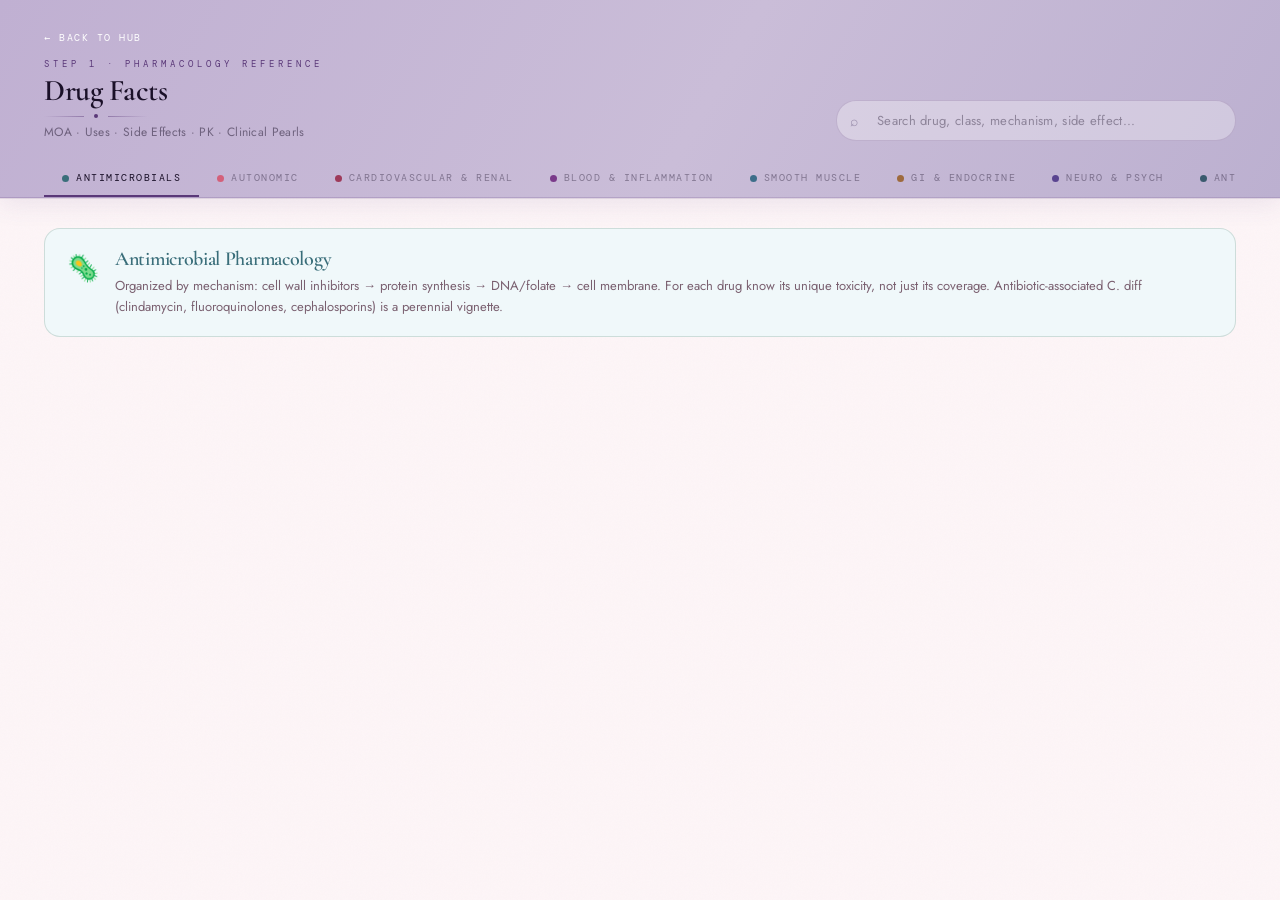
==== claudedrug_facts.html @ da160b49 "Create claudedrug_facts.html" ====
<!DOCTYPE html>
<html lang="en">
<head>
<meta charset="UTF-8"/>
<meta name="viewport" content="width=device-width, initial-scale=1.0"/>
<title>Drug Facts — Step 1 Pharmacology Reference</title>
<link href="https://fonts.googleapis.com/css2?family=Cormorant+Garamond:ital,wght@0,300;0,400;0,600;0,700;1,400;1,600&family=DM+Mono:wght@400;500&family=Jost:wght@300;400;500;600&display=swap" rel="stylesheet"/>
<style>
*, *::before, *::after { box-sizing: border-box; margin: 0; padding: 0; }
:root {
  /* Cherry blossom / Fuji palette */
  --bg: #fdf5f7;
  --bg2: #f7eaee;
  --surface: #fffafc;
  --surface2: #fdf0f4;
  --border: #ecd8de;
  --border2: #dfc4cc;
  --ink: #1a1428;
  --ink2: #2e2040;
  --muted: #7a6070;
  --dim: #c0a8b4;

  /* Sakura accent */
  --gold: #d4607a;
  --gold-light: rgba(212,96,122,0.12);

  --auto: #d4607a;
  --auto-bg: #fdf0f4;
  --auto-light: rgba(212,96,122,0.09);

  --cv: #9e3a5a;
  --cv-bg: #fdf0f5;
  --cv-light: rgba(158,58,90,0.08);

  --blood: #7a3a8a;
  --blood-bg: #f8f0fd;
  --blood-light: rgba(122,58,138,0.08);

  --neuro: #5a4490;
  --neuro-bg: #f4f0fd;
  --neuro-light: rgba(90,68,144,0.08);

  --micro: #3a6e7a;
  --micro-bg: #f0f8fa;
  --micro-light: rgba(58,110,122,0.08);

  --gi: #9e6a3d;
  --gi-bg: #fdf5ee;
  --gi-light: rgba(158,106,61,0.08);

  --pulm: #3d6e8a;
  --pulm-bg: #f0f5fa;
  --pulm-light: rgba(61,110,138,0.08);

  --onco: #3a5a6e;
  --onco-bg: #f0f4f8;
  --onco-light: rgba(58,90,110,0.08);
}

body {
  background: var(--bg);
  color: var(--ink);
  font-family: 'Jost', sans-serif;
  min-height: 100vh;
}

/* Subtle paper texture overlay */
body::before {
  content: '';
  position: fixed;
  inset: 0;
  background-image: url("data:image/svg+xml,%3Csvg xmlns='http://www.w3.org/2000/svg' width='300' height='300'%3E%3Cfilter id='n'%3E%3CfeTurbulence type='fractalNoise' baseFrequency='0.75' numOctaves='4' stitchTiles='stitch'/%3E%3C/filter%3E%3Crect width='300' height='300' filter='url(%23n)' opacity='0.025'/%3E%3C/svg%3E");
  pointer-events: none;
  z-index: 0;
}

::-webkit-scrollbar { width: 4px; }
::-webkit-scrollbar-track { background: var(--bg2); }
::-webkit-scrollbar-thumb { background: var(--border2); border-radius: 2px; }

/* ── HEADER ── */
.header {
  background: #c4b4d6;
  background-image: linear-gradient(120deg, #c0b0d2 0%, #cabdd8 55%, #bcb0d0 100%);
  border-bottom: 1px solid rgba(90,56,120,0.18);
  padding: 24px 44px 0;
  position: sticky; top: 0; z-index: 200;
  box-shadow: 0 1px 0 rgba(90,56,120,0.12), 0 6px 24px rgba(90,68,140,0.1);
}
.header-inner { max-width: 1340px; margin: 0 auto; }
.header-top { display: flex; align-items: flex-end; justify-content: space-between; gap: 24px; margin-bottom: 20px; flex-wrap: wrap; }

.brand-super {
  font-family: 'DM Mono', monospace;
  font-size: 9px; letter-spacing: 4px;
  color: #5a3878; text-transform: uppercase; margin-bottom: 6px;
}
.brand-title {
  font-family: 'Cormorant Garamond', serif;
  font-size: 30px; font-weight: 600;
  color: #1a1028; line-height: 1;
  letter-spacing: -0.5px;
}
.brand-sub { font-size: 12px; color: rgba(26,16,40,0.5); margin-top: 5px; letter-spacing: 0.3px; }

/* Decorative flourish */
.brand-flourish {
  display: flex; align-items: center; gap: 10px; margin-top: 8px;
}
.flourish-line {
  height: 1px; width: 40px;
  background: linear-gradient(90deg, transparent, rgba(90,56,120,0.45));
}
.flourish-line.right {
  background: linear-gradient(90deg, rgba(90,56,120,0.45), transparent);
}
.flourish-dot {
  width: 4px; height: 4px; border-radius: 50%;
  background: #5a3878;
}

.search-wrap { flex: 1; max-width: 400px; position: relative; }
.search-input {
  width: 100%; padding: 10px 16px 10px 40px;
  background: rgba(255,255,255,0.3);
  border: 1px solid rgba(90,56,120,0.2);
  border-radius: 20px;
  color: #1a1028; font-family: 'Jost', sans-serif; font-size: 13px;
  outline: none; transition: border-color 0.2s, background 0.2s;
  letter-spacing: 0.3px;
}
.search-input::placeholder { color: rgba(26,16,40,0.38); }
.search-input:focus {
  border-color: rgba(90,56,120,0.45);
  background: rgba(255,255,255,0.5);
}
.search-icon { position: absolute; left: 14px; top: 50%; transform: translateY(-50%); color: rgba(40,20,70,0.38); font-size: 14px; pointer-events: none; }

/* ── TABS ── */
.tabs { display: flex; gap: 0; overflow-x: auto; padding-bottom: 0; }
.tabs::-webkit-scrollbar { height: 0; }
.tab-btn {
  padding: 11px 18px; white-space: nowrap;
  background: transparent; border: none; cursor: pointer;
  font-family: 'DM Mono', monospace; font-size: 9.5px; letter-spacing: 1.5px; text-transform: uppercase;
  color: rgba(26,16,40,0.4); border-bottom: 2px solid transparent;
  transition: all 0.18s; display: flex; align-items: center; gap: 7px;
}
.tab-btn:hover { color: rgba(26,16,40,0.72); }
.tab-btn.active { color: #1a1028; border-bottom-color: #5a3878; }
.tab-dot { width: 7px; height: 7px; border-radius: 50%; flex-shrink: 0; }

/* ── CONTENT ── */
.content { max-width: 1340px; margin: 0 auto; padding: 30px 44px 70px; position: relative; z-index: 1; }
.tab-panel { display: none; }
.tab-panel.active { display: block; animation: fadeIn 0.3s ease; }
@keyframes fadeIn { from { opacity: 0; transform: translateY(8px); } to { opacity: 1; transform: translateY(0); } }

/* ── SYSTEM INTRO ── */
.sys-intro {
  border-radius: 16px; padding: 18px 22px; margin-bottom: 28px;
  display: flex; align-items: flex-start; gap: 16px;
  border: 1px solid;
}
.sys-intro-icon { font-size: 26px; flex-shrink: 0; margin-top: 2px; }
.sys-intro-title {
  font-family: 'Cormorant Garamond', serif;
  font-size: 20px; font-weight: 600; margin-bottom: 4px;
  letter-spacing: -0.3px;
}
.sys-intro-text { font-size: 13px; color: var(--muted); line-height: 1.65; }

/* ── CLASS GROUP ── */
.class-group { margin-bottom: 34px; max-width: 1260px; }
.class-group-header {
  display: flex; align-items: center; justify-content: space-between;
  margin-bottom: 14px;
}
.class-label {
  font-family: 'DM Mono', monospace; font-size: 9px; letter-spacing: 3px;
  text-transform: uppercase; padding: 5px 14px; display: inline-flex; align-items: center; gap: 8px;
  border-radius: 20px; margin-bottom: 0;
}
.class-label::before {
  content: '◆';
  font-size: 7px;
}
.group-expand-btn {
  font-family: 'DM Mono', monospace; font-size: 8.5px; letter-spacing: 1px;
  text-transform: uppercase; padding: 4px 12px; border-radius: 14px;
  border: 1px solid var(--border2); background: transparent;
  color: var(--muted); cursor: pointer; white-space: nowrap; flex-shrink: 0;
  transition: background 0.15s, color 0.15s, border-color 0.15s;
}
.group-expand-btn:hover { background: var(--surface2); color: var(--ink2); border-color: var(--dim); }

/* ── DRUG GRID ── */
.drug-grid { display: grid; grid-template-columns: repeat(auto-fill, minmax(360px, 1fr)); gap: 14px; align-items: start; }

/* ── DRUG CARD ── */
.drug-card {
  background: var(--surface);
  border: 1px solid var(--border);
  border-radius: 16px; overflow: hidden;
  border-left: 3px solid;
  cursor: pointer;
  transition: transform 0.18s, box-shadow 0.18s;
  box-shadow: 0 1px 4px rgba(26,20,40,0.05);
}
.drug-card:hover { transform: translateY(-2px); box-shadow: 0 8px 28px rgba(26,20,40,0.1); }
.drug-card.open { box-shadow: 0 8px 32px rgba(26,20,40,0.12); }

.drug-card-header {
  padding: 14px 16px 0;
  display: flex; justify-content: space-between; align-items: flex-start; gap: 10px;
}
.drug-name {
  font-family: 'Cormorant Garamond', serif;
  font-size: 18px; font-weight: 600; line-height: 1.2;
  letter-spacing: -0.2px;
}
.drug-aka {
  font-size: 11px; color: var(--muted); margin-top: 5px;
  line-height: 1.55; font-style: italic;
  font-family: 'Jost', sans-serif;
  word-break: break-word;
}
.drug-tags { display: flex; flex-wrap: wrap; gap: 4px; justify-content: flex-end; }
.tag {
  font-family: 'DM Mono', monospace;
  font-size: 9px; letter-spacing: 0.5px;
  padding: 3px 9px; border-radius: 20px;
  white-space: nowrap;
}
.tag-use {
  background: var(--gold-light);
  color: #9e3a5a;
  border: 1px solid rgba(212,96,122,0.22);
}
.expand-arrow {
  font-size: 10px; color: var(--dim);
  transition: transform 0.2s;
  margin-top: 4px; flex-shrink: 0;
  font-family: 'DM Mono', monospace;
}
.open .expand-arrow { transform: rotate(180deg); }

/* ── EXPANDED BODY ── */
.drug-body { display: none; padding: 12px 16px 16px; } /* Increased bottom padding */
.drug-summary {
  padding: 8px 16px 12px;
  font-size: 12px; color: var(--ink2); line-height: 1.6;
  border-bottom: 1px solid rgba(226,213,204,0.4);
  font-family: 'Jost', sans-serif; font-weight: 400;
}
.open .drug-summary { border-bottom-color: transparent; }
.open .drug-body { display: block; animation: slideDown 0.2s ease; }
@keyframes slideDown { from { opacity:0; transform: translateY(-4px); } to { opacity:1; transform: translateY(0); } }

.info-row {
  display: flex; flex-direction: column; gap: 6px; margin-bottom: 14px;
}
.info-label {
  font-family: 'DM Mono', monospace;
  font-size: 8px; letter-spacing: 2px; text-transform: uppercase;
  padding: 4px 9px; border-radius: 6px;
  white-space: nowrap; align-self: flex-start;
}

/* This applies the uniform left border to ALL text blocks */
.info-text { 
  font-size: 12.5px; color: var(--ink2); line-height: 1.65; 
  padding-left: 12px; margin-left: 4px;
  border-left: 2px solid rgba(226,213,204,0.8); 
}
.info-text strong { color: var(--ink); }

/* Optional: Keeps a faint dashed line between distinct sentences if they wrap */
.info-line {
  padding: 4px 0;
  line-height: 1.6;
  font-size: 12.5px;
  color: var(--ink2);
}
.info-line:not(:last-child) {
  border-bottom: 1px dashed rgba(226,213,204,0.5);
}
.info-line strong { color: var(--ink); }

/* Label Colors */
.info-label.moa { background: #f0f4fd; color: #3a5080; border: 1px solid #c8d4f0; }
.info-label.use { background: #edf7f1; color: #3a7a54; border: 1px solid #c4e8d4; }
.info-label.se { background: #fdeef2; color: #923050; border: 1px solid #f0c4d0; }
.info-label.ci { background: #fdf4ee; color: #8a4820; border: 1px solid #f0d4c0; }
.info-label.pk { background: #f3f0fd; color: #5a4898; border: 1px solid #d4c8f0; }

/* ── PEARL BOX ── */
.pearl-box {
  display: flex; gap: 10px; align-items: flex-start;
  background: linear-gradient(135deg, #fdf0f4, #f9eaf0);
  border: 1px solid rgba(212,96,122,0.28);
  border-radius: 12px; padding: 12px 14px;
  margin-top: 18px; /* Pushes it away from the text above */
  margin-bottom: 4px; /* Gives it breathing room from the bottom of the card */
}
.pearl-star {
  color: var(--gold);
  font-size: 14px; flex-shrink: 0; margin-top: 1px;
}
.pearl-text { font-size: 12.5px; color: var(--ink2); line-height: 1.65; }
.pearl-text strong { color: #9e3a5a; }

/* ── SYSTEM COLORS ── */
.bg-auto { background: var(--auto-bg); }
.bg-cv { background: var(--cv-bg); }
.bg-blood { background: var(--blood-bg); }
.bg-neuro { background: var(--neuro-bg); }
.bg-micro { background: var(--micro-bg); }
.bg-gi { background: var(--gi-bg); }
.bg-pulm { background: var(--pulm-bg); }
.bg-onco { background: var(--onco-bg); }

.c-auto { color: var(--auto); }
.c-cv { color: var(--cv); }
.c-blood { color: var(--blood); }
.c-neuro { color: var(--neuro); }
.c-micro { color: var(--micro); }
.c-gi { color: var(--gi); }
.c-pulm { color: var(--pulm); }
.c-onco { color: var(--onco); }

.b-auto { border-left-color: var(--auto); }
.b-cv { border-left-color: var(--cv); }
.b-blood { border-left-color: var(--blood); }
.b-neuro { border-left-color: var(--neuro); }
.b-micro { border-left-color: var(--micro); }
.b-gi { border-left-color: var(--gi); }
.b-pulm { border-left-color: var(--pulm); }
.b-onco { border-left-color: var(--onco); }

.class-label.bg-auto { background: var(--auto-light); color: var(--auto); border: 1px solid rgba(212,96,122,0.2); }
.class-label.bg-cv { background: var(--cv-light); color: var(--cv); border: 1px solid rgba(158,58,90,0.2); }
.class-label.bg-blood { background: var(--blood-light); color: var(--blood); border: 1px solid rgba(122,58,138,0.2); }
.class-label.bg-neuro { background: var(--neuro-light); color: var(--neuro); border: 1px solid rgba(90,68,144,0.2); }
.class-label.bg-micro { background: var(--micro-light); color: var(--micro); border: 1px solid rgba(58,110,122,0.2); }
.class-label.bg-gi { background: var(--gi-light); color: var(--gi); border: 1px solid rgba(158,106,61,0.2); }
.class-label.bg-pulm { background: var(--pulm-light); color: var(--pulm); border: 1px solid rgba(61,110,138,0.2); }
.class-label.bg-onco { background: var(--onco-light); color: var(--onco); border: 1px solid rgba(58,90,110,0.2); }

/* ── SEARCH RESULTS ── */
#search-results { display: none; }
#search-results.active { display: block; }
.search-count {
  font-family: 'DM Mono', monospace;
  font-size: 10px; letter-spacing: 2px; text-transform: uppercase;
  color: var(--muted); margin-bottom: 16px;
  padding: 8px 14px; background: var(--surface2);
  border-radius: 8px; display: inline-block;
}

/* ── EMPTY STATE ── */
.empty { text-align: center; padding: 70px 20px; color: var(--muted); }
.empty-icon { font-size: 44px; margin-bottom: 12px; opacity: 0.5; }
.empty-text {
  font-family: 'Cormorant Garamond', serif;
  font-size: 20px; font-style: italic;
}

/* ── NEW BADGE ── */
.new-badge {
  font-family: 'DM Mono', monospace;
  font-size: 8px; letter-spacing: 1px;
  background: linear-gradient(135deg, #d4907a, #c47090);
  color: white; padding: 2px 7px; border-radius: 10px;
  text-transform: uppercase; vertical-align: middle;
  margin-left: 6px;
}

@media(max-width: 768px) {
  .header { padding: 20px 18px 0; }
  .content { padding: 18px 18px 60px; }
  .drug-grid { grid-template-columns: 1fr; }
  .header-top { flex-direction: column; gap: 12px; }
  .search-wrap { max-width: 100%; }
}

/* ── TIER BADGE ── */
.tier-badge {
  font-family: 'DM Mono', monospace;
  font-size: 8px; letter-spacing: 1.5px; text-transform: uppercase;
  padding: 2px 7px; border-radius: 8px;
  white-space: nowrap; font-weight: 500;
  display: inline-block; vertical-align: middle;
  line-height: 1.6; flex-shrink: 0;
}
.tier-1 { background: rgba(192,48,80,0.08); color: #c03050; border: 1px solid rgba(192,48,80,0.3); }
.tier-2 { background: rgba(184,88,32,0.08); color: #b85820; border: 1px solid rgba(184,88,32,0.3); }
.tier-3 { background: rgba(138,110,16,0.07); color: #7a5e10; border: 1px solid rgba(138,110,16,0.25); }

/* Full-window improvements */
@media(min-width: 1400px) {
  .brand-title { font-size: 34px; }
  .tabs { flex-wrap: wrap; }
}
.back-link {
  display: inline-block;
  font-family: 'DM Mono', monospace;
  font-size: 10px;
  letter-spacing: 1.5px;
  text-transform: uppercase;
  color: #ffffff;
  text-decoration: none;
  margin-bottom: 14px;
  transition: opacity 0.15s;
}
.back-link:hover {
  opacity: 0.7;
}
</style>
</head>
<body>

<div class="header">
  <div class="header-inner">
    <a href="index.html" class="back-link">← Back to Hub</a>
    <div class="header-top">
      <div>
        <p class="brand-super">Step 1 · Pharmacology Reference</p>
        <h1 class="brand-title">Drug Facts</h1>
        <div class="brand-flourish">
          <div class="flourish-line"></div>
          <div class="flourish-dot"></div>
          <div class="flourish-line right"></div>
        </div>
        <p class="brand-sub">MOA · Uses · Side Effects · PK · Clinical Pearls</p>
      </div>
      <div class="search-wrap">
        <span class="search-icon">⌕</span>
        <input class="search-input" type="text" id="search-input" placeholder="Search drug, class, mechanism, side effect..." oninput="handleSearch(this.value)"/>
      </div>
    </div>
    <div class="tabs" id="tabs">
      <button class="tab-btn active" onclick="switchTab('micro',this)"><span class="tab-dot" style="background:var(--micro)"></span>Antimicrobials</button>
      <button class="tab-btn" onclick="switchTab('autonomic',this)"><span class="tab-dot" style="background:var(--auto)"></span>Autonomic</button>
      <button class="tab-btn" onclick="switchTab('cv',this)"><span class="tab-dot" style="background:var(--cv)"></span>Cardiovascular &amp; Renal</button>
      <button class="tab-btn" onclick="switchTab('blood',this)"><span class="tab-dot" style="background:var(--blood)"></span>Blood &amp; Inflammation</button>
      <button class="tab-btn" onclick="switchTab('pulm',this)"><span class="tab-dot" style="background:var(--pulm)"></span>Smooth Muscle</button>
      <button class="tab-btn" onclick="switchTab('gi',this)"><span class="tab-dot" style="background:var(--gi)"></span>GI &amp; Endocrine</button>
      <button class="tab-btn" onclick="switchTab('neuro',this)"><span class="tab-dot" style="background:var(--neuro)"></span>Neuro &amp; Psych</button>
      <button class="tab-btn" onclick="switchTab('onco',this)"><span class="tab-dot" style="background:var(--onco)"></span>Antineoplastics</button>
    </div>
  </div>
</div>

<div class="content">
  <div id="search-results">
    <div class="search-count" id="search-count"></div>
    <div class="drug-grid" id="search-grid"></div>
    <div class="empty" id="search-empty" style="display:none">
      <div class="empty-icon">◇</div>
      <div class="empty-text">No drugs found matching your search</div>
    </div>
  </div>

  <div id="tab-autonomic" class="tab-panel">
    <div class="sys-intro bg-auto" style="border-color:rgba(181,90,112,0.2)">
      <div class="sys-intro-icon">⚡</div>
      <div>
        <div class="sys-intro-title c-auto">Autonomic Pharmacology</div>
        <div class="sys-intro-text">Parasympathetic (cholinergic) and sympathetic (adrenergic) drug classes. Master receptor subtypes first — M1/M2/M3, α1/α2, β1/β2 — and the drugs fall into place. High-yield for organ-specific side effects and clinical applications.</div>
      </div>
    </div>
    <div id="autonomic-content"></div>
  </div>

  <div id="tab-cv" class="tab-panel">
    <div class="sys-intro bg-cv" style="border-color:rgba(148,48,80,0.2)">
      <div class="sys-intro-icon">♥</div>
      <div>
        <div class="sys-intro-title c-cv">Cardiovascular &amp; Renal Pharmacology</div>
        <div class="sys-intro-text">The most tested drug system on Step 1. Know ACEi/ARBs cold — they appear in HF, HTN, CKD, and post-MI vignettes. Antiarrhythmic classes: think ion channels first, then drugs. Diuretic electrolyte effects are guaranteed questions.</div>
      </div>
    </div>
    <div id="cv-content"></div>
  </div>

  <div id="tab-blood" class="tab-panel">
    <div class="sys-intro bg-blood" style="border-color:rgba(138,58,110,0.2)">
      <div class="sys-intro-icon">🩸</div>
      <div>
        <div class="sys-intro-title c-blood">Blood &amp; Inflammation</div>
        <div class="sys-intro-text">Anticoagulants appear on nearly every Step 1 exam — know reversal agents cold. Heparin-induced thrombocytopenia (HIT) is a classic trap. NSAIDs are the most-prescribed drugs in medicine; their mechanism and GI/renal toxicity are ubiquitous.</div>
      </div>
    </div>
    <div id="blood-content"></div>
  </div>

  <div id="tab-neuro" class="tab-panel">
    <div class="sys-intro bg-neuro" style="border-color:rgba(107,90,158,0.2)">
      <div class="sys-intro-icon">🧠</div>
      <div>
        <div class="sys-intro-title c-neuro">Neuro &amp; Psych</div>
        <div class="sys-intro-text">Psych block is massive on Step 1. Memorize antidepressant side effect profiles — TCA overdose, SSRI serotonin syndrome, and bupropion seizures appear constantly. Antipsychotic EPS and NMS are classic vignettes. Lithium toxicity has a narrow therapeutic window.</div>
      </div>
    </div>
    <div id="neuro-content"></div>
  </div>

  <div id="tab-micro" class="tab-panel active">
    <div class="sys-intro bg-micro" style="border-color:rgba(66,110,90,0.2)">
      <div class="sys-intro-icon">🦠</div>
      <div>
        <div class="sys-intro-title c-micro">Antimicrobial Pharmacology</div>
        <div class="sys-intro-text">Organized by mechanism: cell wall inhibitors → protein synthesis → DNA/folate → cell membrane. For each drug know its unique toxicity, not just its coverage. Antibiotic-associated C. diff (clindamycin, fluoroquinolones, cephalosporins) is a perennial vignette.</div>
      </div>
    </div>
    <div id="micro-content"></div>
  </div>

  <div id="tab-gi" class="tab-panel">
    <div class="sys-intro bg-gi" style="border-color:rgba(160,96,48,0.2)">
      <div class="sys-intro-icon">🔬</div>
      <div>
        <div class="sys-intro-title c-gi">GI, Endocrine &amp; Hormonal Pharmacology</div>
        <div class="sys-intro-text">Diabetes pharmacology is enormous — know every class's MOA, when to use it, and its key side effect. Corticosteroids are the highest-yield drug class for toxicity. Thyroid drugs, PPIs, and bisphosphonates round out this section.</div>
      </div>
    </div>
    <div id="gi-content"></div>
  </div>

  <div id="tab-pulm" class="tab-panel">
    <div class="sys-intro bg-pulm" style="border-color:rgba(58,120,120,0.2)">
      <div class="sys-intro-icon">🫁</div>
      <div>
        <div class="sys-intro-title c-pulm">Smooth Muscle</div>
        <div class="sys-intro-text">Asthma step therapy is heavily tested — know which drugs are for acute relief vs. maintenance. Nitrate tolerance (Monday disease) is a classic Step 1 vignette. Antihistamine receptor subtypes (H1 vs H2) determine organ effects and drug indication.</div>
      </div>
    </div>
    <div id="pulm-content"></div>
  </div>

  <div id="tab-onco" class="tab-panel">
    <div class="sys-intro bg-onco" style="border-color:rgba(58,96,96,0.2)">
      <div class="sys-intro-icon">⚗</div>
      <div>
        <div class="sys-intro-title c-onco">Antineoplastics</div>
        <div class="sys-intro-text">Step 1 tests toxicities more than mechanisms. Key rule: <strong style="color:var(--onco)">every chemo drug has one unique, memorable toxicity</strong> — bleomycin → pulmonary fibrosis, cisplatin → nephrotoxicity/ototoxicity, vincristine → peripheral neuropathy (NOT bone marrow suppression). Learn these cold.</div>
      </div>
    </div>
    <div id="onco-content"></div>
  </div>
</div>

<script>
// ═══════════════════════════════════════════════════════════════
// DRUG DATABASE
// ═══════════════════════════════════════════════════════════════
const DRUGS = {

autonomic: [
  {
    group: "Parasympathetics",
    color: "auto",
    drugs: [
      {
        name: "Cholinomimetics (Direct)",
        summary: "Direct muscarinic agonists — bethanechol for urinary retention/ileus, pilocarpine for glaucoma/Sjögren's dry mouth",
        tier: 1,
        aka: "Bethanechol, Carbachol, Pilocarpine, Methacholine",
        tags: ["Glaucoma", "Ileus", "Xerostomia"],
        moa: "Directly bind and activate <strong>muscarinic (M) receptors</strong> → ↑ parasympathetic tone",
        use: "Bethanechol: postop ileus, urinary retention. Pilocarpine: glaucoma (↑ aqueous outflow), Sjögren syndrome (dry mouth). Methacholine: challenge test for asthma diagnosis",
        se: "<strong>DUMBBELLS</strong>: Diarrhea, Urination, Miosis, Bradycardia, Bronchospasm, Emesis, Lacrimation, Salivation",
        ci: "Asthma (bronchospasm risk), peptic ulcer, bowel obstruction",
        pk: "",
        pearl: "Pilocarpine is the classic <strong>glaucoma drug that constricts the pupil</strong> — it opens the trabecular meshwork. Bethanechol does NOT cross the BBB (quaternary amine)."
      },
      {
        name: "Acetylcholinesterase Inhibitors",
        summary: "↑ ACh by blocking breakdown — neostigmine for MG, donepezil for Alzheimer's, physostigmine reverses anticholinergic toxicity",
        tier: 1,
        aka: "Neostigmine, Physostigmine, Pyridostigmine, Edrophonium, Donepezil, Rivastigmine",
        tags: ["Myasthenia", "Alzheimer's", "Reversal"],
        moa: "Inhibit <strong>AChE</strong> → ↑ ACh at both muscarinic and nicotinic synapses",
        use: "Neostigmine/pyridostigmine: myasthenia gravis. Edrophonium: diagnosis of MG (Tensilon test). Donepezil/rivastigmine: Alzheimer's dementia. Physostigmine: atropine/anticholinergic overdose (crosses BBB)",
        se: "Cholinergic excess (DUMBBELLS), bradycardia, lacrimation, urination, GI cramping",
        ci: "Bowel/bladder obstruction, severe bradycardia",
        pk: "Edrophonium: ultra-short acting (2 min). Neostigmine/pyridostigmine: don't cross BBB. Physostigmine: crosses BBB (tertiary amine)",
        pearl: "<strong>Organophosphate poisoning</strong> = irreversible AChE inhibition. Treat with <strong>atropine</strong> (blocks muscarinic effects) + <strong>pralidoxime</strong> (regenerates AChE if given early, before 'aging')."
      },
      {
        name: "Muscarinic Antagonists (Anticholinergics)",
        summary: "Can't see/spit/pee/poop — atropine for bradycardia, ipratropium for COPD, benztropine for drug-induced Parkinsonism",
        tier: 1,
        aka: "Atropine, Scopolamine, Ipratropium, Tiotropium, Oxybutynin, Benztropine, Glycopyrrolate",
        tags: ["Asthma/COPD", "Motion Sickness", "Parkinson's"],
        moa: "Competitively block <strong>muscarinic receptors</strong> → ↓ parasympathetic tone",
        use: "Atropine: bradycardia, organophosphate poisoning, pre-op to dry secretions. Scopolamine: motion sickness. Ipratropium/tiotropium: COPD. Oxybutynin: overactive bladder. Benztropine: drug-induced Parkinsonism",
        se: "<strong>Can't see, spit, pee, or poop. Hot as a hare, dry as a bone, red as a beet, mad as a hatter</strong>: mydriasis, dry mouth, urinary retention, constipation, hyperthermia, anhidrosis, flushing, delirium",
        ci: "Narrow-angle glaucoma (↑ IOP), BPH, tachycardia",
        pk: "Ipratropium/tiotropium: inhaled — minimal systemic effects (quaternary)",
        pearl: "<strong>Classic toxicity trap:</strong> elderly patient with confusion, dilated pupils, urinary retention, dry flushed skin = anticholinergic toxicity. <strong>Reverse with physostigmine</strong> (crosses BBB, unlike neostigmine)."
      },
    ]
  },
  {
    group: "Sympathetics",
    color: "auto",
    drugs: [
      {
        name: "Epinephrine & Norepinephrine",
        summary: "Epi: first-line anaphylaxis (IM lateral thigh) + cardiac arrest. NE: first-line vasopressor in septic shock",
        tier: 1,
        aka: "Epinephrine (Adrenaline) · Norepinephrine (Levophed)",
        tags: ["Anaphylaxis", "Septic Shock", "Cardiac Arrest"],
        moa: "<strong>Epinephrine:</strong> α1/α2 + β1/β2 agonist — full adrenergic activation. <strong>Norepinephrine:</strong> α1/α2 + β1 agonist — primarily vasoconstrictive (minimal β2)",
        use: "Epinephrine: anaphylaxis (IM first-line), cardiac arrest (IV/IO), croup (nebulized racemic), co-administered with local anesthetics (↑ duration). NE: first-line vasopressor in septic shock",
        se: "Hypertension, tachycardia, arrhythmias, tissue necrosis (extravasation — use central line for NE). Epinephrine: hyperglycemia (β2 → glycogenolysis)",
        ci: "Avoid in cocaine/amphetamine toxicity (synergistic HTN). NE: hypovolemia before adequate resuscitation",
        pk: "Epinephrine IM lateral thigh: fastest absorption for anaphylaxis. NE: IV only, short t½, central venous access preferred",
        pearl: "<strong>Epinephrine in anaphylaxis:</strong> α1 → vasoconstriction (↑BP, ↓laryngeal edema); β1 → ↑HR/contractility; β2 → bronchodilation + ↓ mediator release. IM lateral thigh > IM deltoid > subcutaneous. Never delay — give immediately."
      },
      {
        name: "Dopamine & Dobutamine",
        summary: "Dopamine: dose-dependent (renal→cardiac→vasoconstriction). Dobutamine: ↑ contractility in cardiogenic shock, used in stress echo",
        tier: 1,
        aka: "Dopamine (Intropin) · Dobutamine (Dobutrex)",
        tags: ["Cardiogenic Shock", "Heart Failure", "Vasopressors"],
        moa: "<strong>Dopamine:</strong> dose-dependent — low (1–3 µg/kg/min): D1 → renal vasodilation; mid (3–10): β1 → ↑ contractility; high (>10): α1 → vasoconstriction. <strong>Dobutamine:</strong> β1 > β2 → ↑ contractility + mild vasodilation",
        use: "Dopamine: bradycardia with hypotension, cardiogenic shock. Dobutamine: cardiogenic shock/acute decompensated HF (↑ CO without ↑ afterload), stress echocardiography",
        se: "Dopamine: tachyarrhythmias, ischemia at high doses. Dobutamine: tachycardia, hypotension (β2 vasodilation), can precipitate ischemia in CAD",
        ci: "Dobutamine: HOCM (↑ outflow obstruction), uncorrected hypovolemia",
        pk: "Both IV infusion only. Dobutamine preferred over dopamine in cardiogenic shock (less arrhythmogenic, more predictable β1 effect)",
        pearl: "<strong>Dobutamine stress echo:</strong> Used in patients who can't exercise — ↑ HR + contractility unmasks ischemia (regional wall motion abnormalities). Does NOT reliably increase BP — if BP support also needed, add NE."
      },
      {
        name: "Phenylephrine & Isoproterenol",
        summary: "Phenylephrine (pure α1) → ↑ BP + reflex bradycardia. Isoproterenol (pure β) → ↑ HR, used as bridge in severe bradycardia",
        tier: 1,
        aka: "Phenylephrine (pure α1) · Isoproterenol (pure β1/β2) · Albuterol (β2-selective)",
        tags: ["Vasopressor", "Bradycardia", "Asthma"],
        moa: "<strong>Phenylephrine:</strong> pure α1 → vasoconstriction only (no β → no tachycardia). <strong>Isoproterenol:</strong> pure β1/β2 → ↑ HR + bronchodilation. <strong>Albuterol:</strong> β2-selective → bronchial smooth muscle relaxation",
        use: "Phenylephrine: hypotension without tachycardia (e.g., spinal anesthesia), nasal decongestant. Isoproterenol: severe bradycardia/AV block (bridge to pacing), torsades de pointes. Albuterol: acute asthma rescue, hyperkalemia (shifts K+ into cells)",
        se: "Phenylephrine: reflex bradycardia (baroreceptor response to ↑ BP). Isoproterenol: severe tachycardia, arrhythmias. Albuterol: tremor, tachycardia, hypokalemia",
        ci: "Isoproterenol: ischemic heart disease (↑ O2 demand). Phenylephrine: severe hypertension",
        pk: "Albuterol inhaled — onset 5 min. Phenylephrine: also available topical/nasal spray",
        pearl: "<strong>Phenylephrine causes reflex bradycardia</strong> — pure α1 raises BP → baroreceptors sense ↑ MAP → vagal response → HR drops. This makes it useful when you want BP support without worsening tachycardia, e.g., SVT with hypotension."
      },
      {
        name: "Beta Blockers (β-blockers)",
        summary: "First-line for HF, post-MI, HTN, rate control in AF — metoprolol β1-selective; avoid in asthma and cocaine chest pain",
        tier: 1,
        aka: "Metoprolol, Atenolol (β1-selective) · Propranolol, Carvedilol, Labetalol (non-selective)",
        tags: ["HTN", "HF", "Post-MI", "Arrhythmia"],
        moa: "Competitively block <strong>β-adrenergic receptors</strong> → ↓ HR, ↓ contractility, ↓ renin, ↓ AV conduction",
        use: "HTN, angina, HF (carvedilol/metoprolol/bisoprolol — evidence-based), post-MI, rate control (SVT/AF), hyperthyroidism, essential tremor, migraine prophylaxis, performance anxiety. Propranolol: pheochromocytoma (only after α-blockade)",
        se: "Bradycardia, AV block, fatigue, <strong>masks hypoglycemia</strong>, bronchospasm (non-selective), cold extremities, sexual dysfunction, ↑ triglycerides",
        ci: "Asthma/COPD (non-selective), decompensated HF, bradycardia, AV block. <strong>Never use alone in pheo</strong> (unopposed α → hypertensive crisis)",
        pk: "β1-selective (Atenolol, Metoprolol, Esmolol): safer in asthmatics. Carvedilol/labetalol: α+β blockade. Esmolol: ultra-short IV",
        pearl: "<strong>Pheochromocytoma trap:</strong> never give β-blocker without α-blocker first — blocking β2 (vasodilation) with intact α1 causes severe paradoxical hypertension. Always give <strong>phenoxybenzamine first</strong>."
      },
      {
        name: "Alpha Blockers (α-blockers)",
        summary: "Prazosin/tamsulosin: HTN + BPH. Phentolamine: pheochromocytoma. Key SE: first-dose orthostatic hypotension",
        tier: 2,
        aka: "Prazosin, Doxazosin, Terazosin (α1) · Phenoxybenzamine (irreversible α1/α2) · Phentolamine (competitive α1/α2)",
        tags: ["HTN", "BPH", "Pheochromocytoma"],
        moa: "<strong>α1 blockade</strong> → vasodilation (↓ SVR). Prazosin/doxazosin: competitive. Phenoxybenzamine: irreversible (surgical prep for pheo)",
        use: "Prazosin: HTN, PTSD nightmares. Doxazosin/terazosin: BPH. Phenoxybenzamine: pheochromocytoma preoperative (given 1–2 weeks before surgery)",
        se: "<strong>First-dose orthostatic hypotension</strong> (tell patient to take first dose at bedtime), reflex tachycardia, nasal congestion, inhibition of ejaculation",
        ci: "",
        pk: "",
        pearl: "<strong>BPH pharmacology:</strong> α1-blockers (prazosin) relax smooth muscle for immediate symptom relief. 5α-reductase inhibitors (finasteride) shrink the gland but take months. For acute relief → α-blocker first."
      },
    ]
  },
],

cv: [
  {
    group: "Heart Failure & Renin-Angiotensin",
    color: "cv",
    drugs: [
      {
        name: "ACE Inhibitors",
        summary: "First-line HF/post-MI/CKD/HTN — block angiotensin II, reduce proteinuria. CI: pregnancy (fetotoxic), bilateral RAS, hyperkalemia",
        tier: 1,
        aka: "Lisinopril, Enalapril, Captopril, Ramipril (-pril suffix)",
        tags: ["HTN", "HF", "DM Nephropathy", "Post-MI"],
        moa: "Inhibit <strong>ACE</strong> → ↓ angiotensin II → vasodilation + ↓ aldosterone → ↓ Na/water retention. Also ↑ bradykinin (→ cough/angioedema)",
        use: "HTN, HF (↓ afterload/preload), post-MI (↓ remodeling), <strong>diabetic nephropathy</strong> (↓ efferent arteriole tone → ↓ glomerular pressure → ↓ proteinuria), CKD with proteinuria",
        se: "<strong>CAPTOPRIL</strong>: Cough (most common, bradykinin-mediated), Angioedema (rare but life-threatening), Proteinuria, Taste changes, hYperkalemia, hypOtension (first-dose), Pregnancy contraindicated, Renal failure (bilateral RAS), Increased creatinine",
        ci: "<strong>Pregnancy (teratogenic — renal agenesis)</strong>, bilateral renal artery stenosis, hyperkalemia, angioedema history",
        pk: "Captopril: shortest acting. Enalapril: prodrug (enalaprilat is active)",
        pearl: "<strong>Dry cough</strong> (bradykinin accumulation) occurs in 10–15% — switch to ARB if intolerable. <strong>Key distinction:</strong> ARBs do NOT cause cough or angioedema because they don't raise bradykinin."
      },
      {
        name: "ARBs (Angiotensin Receptor Blockers)",
        summary: "Same indications as ACEi but no bradykinin → no cough. Preferred when ACEi causes cough. CI: pregnancy",
        tier: 1,
        aka: "Losartan, Valsartan, Irbesartan (-sartan suffix)",
        tags: ["HTN", "HF", "DM Nephropathy"],
        moa: "Block <strong>AT1 receptors</strong> directly → same end effects as ACEi but WITHOUT ↑ bradykinin",
        use: "Same as ACEi. First-line when ACEi causes cough or angioedema. Losartan also lowers uric acid (useful in gout + HTN)",
        se: "Hyperkalemia, hypotension, renal failure. <strong>No cough.</strong> Rare angioedema (still possible via bradykinin-independent pathway)",
        ci: "Pregnancy, bilateral renal artery stenosis, hyperkalemia",
        pk: "",
        pearl: "<strong>ACEi vs ARB on Step 1:</strong> both are first-line for DM nephropathy and HF. ACEi → cough (bradykinin ↑). ARB → no cough. Both are <strong>absolutely contraindicated in pregnancy</strong> (fetal renal toxicity)."
      },
    ]
  },
  {
    group: "Diuretics",
    color: "cv",
    drugs: [
      {
        name: "Loop Diuretics",
        summary: "Furosemide: block Na/K/2Cl in TAL → most potent diuretic. Cause hypokalemia + metabolic alkalosis. Work even in renal failure",
        tier: 1,
        aka: "Furosemide, Bumetanide, Torsemide, Ethacrynic acid",
        tags: ["HF", "Edema", "Hypercalcemia"],
        moa: "Inhibit <strong>Na-K-2Cl cotransporter (NKCC2)</strong> in thick ascending loop of Henle → ↓ Na/K/Cl reabsorption → massive diuresis",
        use: "Acute pulmonary edema, HF, cirrhotic ascites, nephrotic syndrome, hypercalcemia, hypertensive emergency",
        se: "<strong>Oh DANG:</strong> Ototoxicity (dose-dependent, especially with aminoglycosides), Dehydration, hyperuricemia/gout, hyperglycemia, <strong>hypokalemia</strong>, metabolic alkalosis, hypomagnesemia, hyponatremia. Sulfa allergy risk (except ethacrynic acid)",
        ci: "Anuria, sulfa allergy (use ethacrynic acid instead), hypovolemia",
        pk: "Ethacrynic acid: non-sulfa — safe in sulfa allergy. Furosemide: best IV for acute situations",
        pearl: "<strong>Loop diuretics = Lose calcium.</strong> Thiazides = retain calcium. This is why loops treat hypercalcemia and thiazides treat hypocalciuria (kidney stones from Ca2+ wasting). Memorize this distinction — it's tested constantly."
      },
      {
        name: "Thiazide Diuretics",
        summary: "HCTZ: only diuretic that ↑ Ca²⁺ — used for kidney stones and nephrogenic DI. Causes HyperGLUCaemia electrolyte effects",
        tier: 1,
        aka: "Hydrochlorothiazide (HCTZ), Chlorthalidone, Metolazone",
        tags: ["HTN", "Nephrolithiasis", "DI"],
        moa: "Inhibit <strong>NaCl cotransporter (NCC)</strong> in early DCT → ↓ Na/Cl reabsorption",
        use: "HTN (first-line), HF, nephrogenic diabetes insipidus (paradoxically ↓ urine), calcium nephrolithiasis (↓ urinary Ca2+ → prevents stones)",
        se: "<strong>HyperGLUCaemia:</strong> Hyperglycemia, hyperLipidemia, hyperUricemia (gout), hyperCalcemia, <strong>hypokalemia</strong>, hyponatremia, metabolic alkalosis",
        ci: "Gout, sulfa allergy, hypokalemia",
        pk: "Metolazone: works even in low GFR — useful in refractory HF when combined with furosemide",
        pearl: "<strong>Thiazides are the only diuretic that INCREASES calcium.</strong> Use for: hypercalciuria/kidney stones. Conversely, loops are used for hypercalcemia. Also: thiazides paradoxically treat nephrogenic DI by reducing ECF volume → ↑ proximal tubule reabsorption."
      },
      {
        name: "K+-Sparing Diuretics",
        summary: "Spironolactone (aldosterone antagonist) for HF/ascites/hyperaldosteronism. Triamterene/amiloride block ENaC — all cause hyperkalemia",
        tier: 2,
        aka: "Spironolactone, Eplerenone (aldosterone antagonists) · Triamterene, Amiloride (ENaC blockers)",
        tags: ["HF", "Hyperaldosteronism", "Liver Cirrhosis"],
        moa: "Spironolactone: <strong>aldosterone receptor antagonist</strong> in collecting duct → blocks Na reabsorption and K+ secretion. Triamterene/amiloride: directly block ENaC",
        use: "Spironolactone: HF (↓ mortality), hyperaldosteronism (Conn syndrome), cirrhotic ascites, hirsutism/PCOS. Amiloride: Liddle syndrome (gain-of-function ENaC)",
        se: "<strong>Hyperkalemia</strong> (dangerous — avoid with ACEi/ARBs). Spironolactone: <strong>gynecomastia</strong>, menstrual irregularities (anti-androgen effect). Eplerenone: fewer anti-androgen SEs",
        ci: "Renal failure, hyperkalemia, concurrent ACEi + K+-sparing = dangerous hyperkalemia",
        pk: "Spironolactone: anti-androgenic (competes at androgen receptor). Eplerenone: more selective, less anti-androgen",
        pearl: "<strong>Spironolactone in HF:</strong> RALES trial showed it reduces mortality in severe HF. Remember it causes gynecomastia — if that's intolerable, switch to eplerenone. Also the treatment of choice for <strong>primary hyperaldosteronism (Conn syndrome)</strong>."
      },
      {
        name: "Carbonic Anhydrase Inhibitors",
        summary: "Acetazolamide: metabolic acidosis, altitude sickness, glaucoma, idiopathic intracranial hypertension — causes hypokalemia + acidosis",
        tier: 2,
        aka: "Acetazolamide",
        tags: ["Glaucoma", "Altitude Sickness", "Metabolic Alkalosis"],
        moa: "Inhibit <strong>carbonic anhydrase</strong> in PCT → ↓ H+ secretion → ↓ HCO3- reabsorption → metabolic acidosis + alkaline urine",
        use: "Glaucoma (↓ aqueous humor), altitude sickness prevention, metabolic alkalosis, pseudotumor cerebri, some epilepsies",
        se: "<strong>Hyperchloremic metabolic acidosis</strong>, hypokalemia, sulfa allergy, paresthesias (tingling extremities), renal stones (alkaline urine → Ca phosphate stones)",
        ci: "Sulfa allergy, hepatic cirrhosis (↓ NH3 excretion → encephalopathy)",
        pk: "",
        pearl: "<strong>Classic board question:</strong> Climber going to high altitude → prescribe acetazolamide prophylactically. MOA: metabolic acidosis compensatorily increases breathing (↑ ventilation), which helps acclimatize. Also remember: it causes <strong>paresthesias</strong> — a giveaway SE."
      },
    ]
  },
  {
    group: "Anti-Hypertensives",
    color: "cv",
    drugs: [
      {
        name: "Calcium Channel Blockers (CCBs)",
        summary: "Dihydropyridines (amlodipine): HTN/angina. Non-DHP (verapamil/diltiazem): rate control in AF. Verapamil most constipating",
        tier: 1,
        aka: "Dihydropyridines: Amlodipine, Nifedipine, Nicardipine · Non-DHP: Verapamil, Diltiazem",
        tags: ["HTN", "Angina", "Arrhythmia"],
        moa: "Block <strong>L-type voltage-gated Ca2+ channels</strong>. Dihydropyridines: vascular smooth muscle → vasodilation. Non-DHP: also cardiac (↓ HR, ↓ AV conduction)",
        use: "DHP: HTN, angina (vasospastic/Prinzmetal), Raynaud's. Non-DHP: rate control in AF/AFl, SVT, angina. Nimodipine: subarachnoid hemorrhage (prevents vasospasm)",
        se: "DHP: peripheral edema, reflex tachycardia, flushing, headache, gingival hyperplasia. Non-DHP: <strong>bradycardia, AV block, constipation</strong>, negative inotropy",
        ci: "Non-DHP: AV block, cardiogenic shock, pre-excitation syndromes (WPW). Don't combine non-DHP with β-blocker (↑ bradycardia/AV block risk)",
        pk: "Verapamil and diltiazem act on heart AND vessels. Amlodipine: long-acting, good for chronic HTN",
        pearl: "<strong>The key distinction:</strong> Nifedipine (DHP) → mainly vessels → reflex tachycardia. Verapamil (non-DHP) → mainly heart → bradycardia, constipation. Verapamil + β-blocker = <strong>complete heart block risk</strong>."
      },
      {
        name: "Hydralazine & Direct Vasodilators",
        summary: "Hydralazine: direct arterial vasodilator for HTN in pregnancy and HF (with nitrates). Causes drug-induced lupus",
        tier: 2,
        aka: "Hydralazine · Minoxidil · Nitroprusside (sodium nitroprusside)",
        tags: ["HTN Emergency", "HF", "Pregnancy HTN"],
        moa: "Hydralazine: directly relaxes <strong>arteriolar smooth muscle</strong> (↑ cGMP). Minoxidil: opens K-ATP channels → hyperpolarization → ↓ Ca entry → vasodilation. Nitroprusside: releases NO → ↑ cGMP → arterial AND venous dilation",
        use: "Hydralazine: HTN in pregnancy (safe; DOC for eclampsia), HF in African Americans (+ nitrate, BiDil). Minoxidil: severe refractory HTN, topical for alopecia. Nitroprusside: hypertensive emergency (IV), acute HF",
        se: "Hydralazine: <strong>drug-induced lupus</strong> (anti-histone Ab), reflex tachycardia, fluid retention, headache. Minoxidil: <strong>hypertrichosis</strong> (body hair growth), fluid retention, pericardial effusion. Nitroprusside: <strong>cyanide toxicity</strong> (especially with renal failure/prolonged use) — metabolized to cyanide; treat with sodium thiosulfate + hydroxocobalamin",
        ci: "Hydralazine: severe tachycardia, CAD (reflex tachycardia ↑ O2 demand). Nitroprusside: renal failure (cyanide accumulation)",
        pk: "Nitroprusside: must be light-protected (photodegrades). Immediate onset/offset — ideal for hypertensive emergency with minute-to-minute titration",
        pearl: "<strong>Drug-induced lupus (DIL) drugs — 'HIPMC':</strong> Hydralazine, INH, Procainamide, Minocycline, Chlorpromazine. DIL features: ANA positive, <strong>anti-histone antibodies</strong> (not anti-dsDNA), no renal/CNS involvement, resolves on stopping drug."
      },
    ]
  },
  {
    group: "Antiarrhythmics",
    color: "cv",
    drugs: [
      {
        name: "Adenosine",
        summary: "Drug of choice for terminating SVT — transient AV block. Very short t½ (10 sec). Blocked by theophylline, potentiated by dipyridamole",
        tier: 1,
        aka: "Adenocard",
        tags: ["SVT", "Diagnosis", "ACLS"],
        moa: "Activates <strong>A1 adenosine receptors</strong> on AV nodal cells → ↑ K+ conductance (hyperpolarize) + ↓ cAMP → profound, transient AV node block → terminates reentrant SVT",
        use: "First-line for <strong>acute SVT termination</strong> (AVNRT, AVRT). Also used diagnostically to unmask atrial flutter or identify accessory pathways. Adenosine is NOT effective for A-fib or V-tach",
        se: "<strong>Transient chest pain/flushing</strong>, dyspnea, sense of impending doom (very brief — 10 sec). Bronchospasm (avoid in asthma). Bradycardia/AV block (desired, transient)",
        ci: "Asthma/COPD (bronchospasm), 2nd/3rd degree AV block, Wolff-Parkinson-White with pre-excitation (may accelerate conduction in accessory pathway)",
        pk: "<strong>Half-life ~10 seconds</strong> — extremely short (inactivated by red blood cells and vascular endothelium). Must be given as rapid IV push followed immediately by normal saline flush. Use central or antecubital vein",
        pearl: "<strong>Adenosine pearls:</strong> (1) Methylxanthines (theophylline, caffeine) block adenosine receptors → ↓ efficacy → may need higher dose. (2) Dipyridamole inhibits adenosine uptake → ↑ adenosine effects → use lower dose. (3) If adenosine breaks SVT but it recurs, use verapamil for longer-lasting AV block."
      },
      {
        name: "Class IA Antiarrhythmics",
        summary: "Quinidine/procainamide/disopyramide: block Na+ + K+ channels → ↑ QRS + QT. Quinidine: torsades + cinchonism (tinnitus)",
        tier: 2,
        aka: "Quinidine, Procainamide, Disopyramide",
        tags: ["AF", "VT", "WPW"],
        moa: "Block <strong>Na+ channels (intermediate kinetics)</strong> + K+ channels → ↑ AP duration, ↑ ERP, ↑ QT interval",
        use: "AF, AFl, WPW (accessory pathway), ventricular tachycardia",
        se: "<strong>Quinidine:</strong> cinchonism (tinnitus, headache, visual changes), thrombocytopenia, torsades de pointes (QT prolongation). <strong>Procainamide:</strong> drug-induced lupus (anti-histone antibodies). <strong>Disopyramide:</strong> strong anticholinergic effects",
        ci: "QT prolongation, torsades history",
        pk: "",
        pearl: "<strong>Procainamide → Drug-Induced Lupus (DIL).</strong> Think: PRocainamide = PRo-lupus. ANA positive, anti-histone antibodies. Lupus symptoms resolve with drug cessation. Other DIL drugs: Hydralazine, INH, Minocycline, Chlorpromazine — 'HIPMC'."
      },
      {
        name: "Class IB Antiarrhythmics",
        summary: "Lidocaine/mexiletine: block Na+ channels in ischemic tissue only — post-MI ventricular arrhythmias. ↓ QT interval",
        tier: 2,
        aka: "Lidocaine, Mexiletine, Phenytoin",
        tags: ["Post-MI VT", "Ventricular Arrhythmia"],
        moa: "Block <strong>Na+ channels (fast on/off)</strong> — preferentially bind depolarized/ischemic tissue. ↓ AP duration. Minimal effect on normal tissue",
        use: "Acute ventricular arrhythmias (especially post-MI). Mexiletine: oral lidocaine equivalent for chronic VT",
        se: "Lidocaine: CNS toxicity (tinnitus, seizures, sedation at toxic doses), cardiovascular depression",
        ci: "",
        pk: "Lidocaine: IV only (extensive first-pass). Mexiletine: oral",
        pearl: "<strong>IB drugs love ischemic tissue.</strong> Lidocaine has fast off-rate — it dissociates rapidly from normal resting channels but stays bound to rapidly firing ischemic channels (use-dependent block). <strong>Overdose:</strong> '1-5-1' — cardiac depression, then CNS signs, then grand mal seizure."
      },
      {
        name: "Class IC Antiarrhythmics",
        summary: "Flecainide/propafenone: most potent Na+ blockers — atrial arrhythmias only. CI in structural heart disease (↑ mortality — CAST trial)",
        tier: 2,
        aka: "Flecainide, Propafenone",
        tags: ["AF", "SVT"],
        moa: "Block <strong>Na+ channels (slow kinetics)</strong> → markedly ↑ PR and QRS duration. Potent Na+ channel blockade",
        use: "SVT, AF/AFl in structurally normal hearts",
        se: "<strong>Proarrhythmic</strong> — can convert AF into AFL with 1:1 conduction. Post-MI arrhythmia risk (CAST trial: ↑ mortality in post-MI patients)",
        ci: "<strong>Structural heart disease, post-MI</strong> — absolutely contraindicated (CAST trial proved this)",
        pk: "",
        pearl: "<strong>CAST trial (1989):</strong> Flecainide and encainide suppressed PVCs post-MI but INCREASED mortality. Classic lesson: treating arrhythmias doesn't always improve outcomes. If exam mentions IC + structural heart disease = wrong choice."
      },
      {
        name: "Class III Antiarrhythmics",
        summary: "Amiodarone: broadest antiarrhythmic (all classes) but pulmonary/thyroid/hepatic toxicity. Sotalol/ibutilide also prolong QT",
        tier: 1,
        aka: "Amiodarone, Sotalol, Ibutilide, Dofetilide",
        tags: ["AF", "VT", "VF"],
        moa: "Block <strong>K+ channels</strong> → ↑ AP duration, ↑ ERP, ↑ QT interval. Amiodarone also blocks Na+, Ca2+, β-receptors (class I/II/III/IV properties)",
        use: "Amiodarone: AF, VT, VF, WPW — drug of choice in cardiac arrest. Sotalol: also has β-blocker activity",
        se: "<strong>Amiodarone toxicity (PALE):</strong> Pulmonary fibrosis (#1 cause of death), liver toxicity, thyroid dysfunction (↑ or ↓ — contains iodine), corneal microdeposits, blue-gray skin discoloration, neuropathy, photosensitivity. Half-life: <strong>40–55 days</strong>",
        ci: "QT prolongation (torsades risk), thyroid disease (relative)",
        pk: "Amiodarone: extremely lipophilic, massive Vd, t½ ~40–55 days — levels persist months after stopping",
        pearl: "<strong>Amiodarone has EVERYTHING:</strong> it's class I, II, III, AND IV. Contains 37% iodine by weight → thyroid effects. Pulmonary toxicity on CXR = bilateral infiltrates. Must monitor <strong>LFTs, TFTs, PFTs, eye exam</strong> regularly."
      },
      {
        name: "Digoxin",
        summary: "↑ vagal tone (rate control in AF) + ↑ contractility — narrow therapeutic window, toxicity precipitated by hypokalemia",
        tier: 1,
        aka: "Digoxin (Digitalis)",
        tags: ["HF", "AF Rate Control"],
        moa: "Inhibits <strong>Na/K-ATPase</strong> → ↑ intracellular Na+ → ↑ Na-Ca exchange → ↑ intracellular Ca2+ → ↑ contractility. Also ↑ vagal tone → ↓ HR/AV conduction",
        use: "HF with reduced EF (↑ contractility). AF rate control (↑ vagal tone). NOT used for acute decompensated HF",
        se: "<strong>Toxicity:</strong> GI (nausea, vomiting, anorexia — earliest signs), visual disturbances (yellow-green halos), <strong>any arrhythmia</strong> (PAT with block is classic), hyperkalemia",
        ci: "AV block, WPW (enhances accessory conduction), hypokalemia/hypomagnesemia (↑ toxicity), renal failure",
        pk: "Narrow therapeutic index (0.5–0.8 ng/mL therapeutic, >2 = toxic). Renally cleared. t½ ~36 hrs",
        pearl: "<strong>Hypokalemia potentiates digoxin toxicity</strong> because K+ and digoxin compete for the same Na/K-ATPase binding site. Low K+ → more digoxin binding → toxicity. Classic vignette: patient on loop diuretic (loses K+) + digoxin → digoxin toxicity. Treat with <strong>digoxin-specific Fab antibodies</strong>."
      },
    ]
  },
  {
    group: "Vasodilators & Special CV Agents",
    color: "cv",
    drugs: [
      {
        name: "Milrinone & Nesiritide",
        summary: "Milrinone: PDE3 inhibitor → ↑ cAMP → ↑ contractility + vasodilation ('inodilator'). Nesiritide: recombinant BNP → ↑ cGMP → vasodilation in acute HF",
        tier: 2,
        aka: "Milrinone (Primacor) · Nesiritide (Natrecor)",
        tags: ["Acute HF", "Cardiogenic Shock", "Inodilator"],
        moa: "<strong>Milrinone:</strong> inhibits <strong>phosphodiesterase III (PDE3)</strong> → ↑ cAMP in cardiomyocytes and vascular smooth muscle → ↑ contractility (inotrope) + vasodilation (↓ preload + afterload). <strong>Nesiritide:</strong> recombinant human BNP → binds natriuretic peptide receptors → ↑ cGMP → venodilation + mild diuresis",
        use: "Milrinone: acute decompensated HF (short-term IV infusion), cardiogenic shock when dobutamine insufficient. Nesiritide: acute decompensated HF (dyspnea relief, adjunct to diuretics)",
        se: "Milrinone: <strong>arrhythmias</strong> (ventricular tachyarrhythmias — major concern), hypotension, thrombocytopenia. Nesiritide: hypotension (primary concern), possible renal impairment",
        ci: "Milrinone: hypertrophic obstructive cardiomyopathy (HOCM), severe hypotension",
        pk: "Milrinone: renally cleared — reduce dose in renal failure. Both IV only. Milrinone: half-life ~2–3 hours",
        pearl: "<strong>Milrinone = 'inodilator'</strong> — simultaneously ↑ contractility AND ↓ afterload (unlike dobutamine which primarily ↑ contractility). Key exam distinction: dobutamine works via β1 (useful in heart transplant patients pre-transplant); milrinone works downstream of β receptor (remains effective in patients taking β-blockers)."
      },
      {
        name: "Aliskiren",
        summary: "Direct renin inhibitor — inhibits first step of RAAS. Combined with ACEi/ARB: ↑ hyperkalemia + renal failure risk. CI in diabetes with ACEi/ARB",
        tier: 2,
        aka: "Tekturna",
        tags: ["HTN", "RAAS Inhibitor"],
        moa: "Directly inhibits <strong>renin</strong> → ↓ angiotensinogen → angiotensin I conversion → ↓ angiotensin II + ↓ aldosterone. Attacks RAAS at the first enzymatic step",
        use: "Hypertension (typically second-line or add-on therapy when ACEi/ARB insufficient alone)",
        se: "Hyperkalemia, diarrhea (most common GI SE), angioedema (rare), ↑ creatinine",
        ci: "<strong>Combination with ACEi or ARB in diabetic patients</strong> (ALTITUDE trial — ↑ renal failure, hyperkalemia, stroke). Pregnancy (fetotoxic)",
        pk: "Poor oral bioavailability (~2.5%). High-fat meal ↓ absorption. Long t½ (~24 hours)",
        pearl: "<strong>RAAS drug comparison:</strong> ACEi blocks conversion of Ang I → Ang II. ARB blocks Ang II receptor. Aliskiren blocks renin (first step). Combining any two RAAS agents ↑ hyperkalemia and renal failure risk — only the ACEi + ARB combination is most strongly contraindicated."
      },
      {
        name: "Mannitol",
        summary: "Osmotic diuretic → ↓ ICP and IOP. Not absorbed → stays in tubule → pulls water by osmosis. Given IV. Contraindicated in CHF/anuria (volume overload risk)",
        tier: 1,
        aka: "Osmitrol",
        tags: ["↑ ICP", "Cerebral Edema", "Glaucoma", "Osmotic Diuretic"],
        moa: "Freely filtered at glomerulus but <strong>not reabsorbed</strong> → acts as osmotic agent in tubule → draws water into urine → ↓ plasma osmolarity expansion → ↓ brain water content + ↓ ICP. Also ↑ renal blood flow",
        use: "Acute ↑ ICP (cerebral edema, head trauma, stroke with herniation). Acute angle-closure glaucoma (emergency). Promotes excretion of toxic substances (renal tubule flushing). Oliguria prophylaxis before surgery",
        se: "<strong>Initial volume expansion</strong> → dangerous in CHF (fluid overload before diuresis). Electrolyte disturbances (hyponatremia with large doses). Pulmonary edema if given too rapidly in cardiac patients",
        ci: "CHF, pulmonary edema, anuria (can't excrete → volume overload), severe dehydration",
        pk: "IV only (not absorbed orally). Rapidly distributed to extracellular space. Renal excretion unchanged",
        pearl: "<strong>Mannitol vs Hypertonic Saline for ↑ ICP:</strong> Both used for cerebral edema but different mechanisms — mannitol acts via osmotic diuresis (removes volume). Hypertonic saline (3% NS) acts by ↑ plasma osmolarity + direct water draw from brain without diuresis (preferred if hyponatremia or volume depletion). Mannitol is contraindicated in CHF."
      },
      {
        name: "Magnesium Sulfate",
        summary: "Class V antiarrhythmic — DOC for torsades de pointes and eclampsia/pre-eclampsia. Mechanism: Ca²⁺ channel antagonism + membrane stabilization",
        tier: 1,
        aka: "MgSO₄",
        tags: ["Torsades de Pointes", "Eclampsia", "Preeclampsia", "Hypomagnesemia"],
        moa: "Blocks <strong>L-type Ca²⁺ channels</strong> + displaces Ca²⁺ from binding sites → membrane stabilization. ↓ neuromuscular transmission (blocks ACh release at NMJ). ↓ catecholamine release. Mechanism in arrhythmia: restores normal AP kinetics in cells with prolonged QT",
        use: "<strong>Torsades de pointes</strong> (drug of choice — terminates and prevents recurrence). <strong>Pre-eclampsia/eclampsia</strong> (prevents/treats seizures — superior to diazepam). Refractory VF (adjunct). Hypomagnesemia. Severe acute asthma (bronchodilation). Refractory hypokalemia (Mg2+ needed to retain K+)",
        se: "Toxicity correlates with Mg2+ levels: loss of patellar reflexes (first sign, ~7 mEq/L) → respiratory depression (~10 mEq/L) → cardiac arrest. Flushing, hypotension, somnolence",
        ci: "Myasthenia gravis (worsens NMJ block). Renal failure (↓ excretion → accumulation)",
        pk: "IV for acute treatment. Excreted by kidneys — accumulates in renal failure. Antidote: <strong>calcium gluconate IV</strong> (reverses Mg toxicity)",
        pearl: "<strong>Mag toxicity reversal = calcium gluconate.</strong> Classic board scenario: pre-eclamptic patient on MgSO4 infusion → respiratory depression + absent deep tendon reflexes. Give IV calcium gluconate immediately. Monitor patellar reflexes (first to disappear) and urine output during infusion."
      },
    ]
  },
],

blood: [
  {
    group: "Anticoagulants & Thrombolytics",
    color: "blood",
    drugs: [
      {
        name: "Heparin (UFH & LMWH)",
        summary: "UFH: activates antithrombin → inhibits IIa + Xa, monitor aPTT, reversed by protamine. LMWH: Xa only, preferred in pregnancy",
        tier: 1,
        aka: "Unfractionated Heparin (UFH) · Enoxaparin, Dalteparin (LMWH) · Fondaparinux (synthetic pentasaccharide)",
        tags: ["DVT/PE", "ACS", "Pregnancy-safe"],
        moa: "<strong>UFH:</strong> activates antithrombin III → inhibits <strong>IIa (thrombin) and Xa</strong>. <strong>LMWH:</strong> preferentially inhibits <strong>Xa</strong> (less anti-IIa). Fondaparinux: Xa only",
        use: "DVT, PE, ACS, bridging therapy. LMWH/heparin: safe in pregnancy (don't cross placenta)",
        se: "<strong>HIT (Heparin-Induced Thrombocytopenia):</strong> Type I = non-immune, mild, transient. Type II = immune-mediated (IgG vs PF4-heparin complex) → paradoxical THROMBOSIS (not just bleeding). ALSO: bleeding, osteoporosis with long-term use",
        ci: "Active bleeding, HIT history",
        pk: "UFH: IV/SubQ, monitored by <strong>aPTT</strong>. LMWH: monitored by anti-Xa levels. Reversal: <strong>Protamine sulfate</strong> (reverses UFH completely, partially reverses LMWH, does NOT reverse fondaparinux)",
        pearl: "<strong>HIT type II:</strong> platelets fall 5–10 days after starting heparin + paradoxical CLOTTING (not just thrombocytopenia). Stop all heparin IMMEDIATELY, switch to <strong>argatroban or bivalirudin</strong> (direct thrombin inhibitors). NEVER give warfarin alone initially in HIT."
      },
      {
        name: "Warfarin",
        summary: "Inhibits vit K-dependent factors II/VII/IX/X — monitor INR, teratogenic, reversed by PCC or vitamin K. Drug interactions via CYP2C9",
        tier: 1,
        aka: "Coumadin",
        tags: ["AF", "DVT/PE", "Prosthetic Valves"],
        moa: "Inhibits <strong>vitamin K epoxide reductase</strong> → ↓ γ-carboxylation of factors II, VII, IX, X (and proteins C and S)",
        use: "AF (stroke prevention), DVT/PE treatment, mechanical heart valves (prosthetic), hypercoagulable states",
        se: "<strong>Bleeding</strong> (most common). <strong>Warfarin skin necrosis:</strong> protein C/S deficiency patients → paradoxical clotting in first days (proteins C and S have shortest half-lives → depleted first). <strong>Teratogenic (embryopathy, fetal bleeding)</strong>",
        ci: "Pregnancy (fetal warfarin syndrome), active bleeding, inability to monitor INR",
        pk: "Monitored by <strong>INR</strong> (target 2–3 for AF/DVT; 2.5–3.5 for mechanical valves). Multiple drug interactions — CYP2C9 substrate",
        pearl: "<strong>Warfarin reversal:</strong> Minor bleeding → hold + vitamin K PO. Serious bleeding → IV vitamin K + <strong>4-factor PCC</strong> or FFP for immediate reversal. DOAC reversal: dabigatran → idarucizumab; Xa inhibitors → andexanet alfa."
      },
      {
        name: "Direct Oral Anticoagulants (DOACs)",
        summary: "Dabigatran (anti-IIa) + rivaroxaban/apixaban (anti-Xa): no monitoring, fixed dosing. Reversal: idarucizumab vs andexanet alfa",
        tier: 1,
        aka: "Dabigatran (IIa inhibitor) · Rivaroxaban, Apixaban, Edoxaban (Xa inhibitors)",
        tags: ["AF", "DVT/PE", "No Monitoring"],
        moa: "<strong>Dabigatran:</strong> direct thrombin (IIa) inhibitor. <strong>Rivaroxaban/Apixaban:</strong> direct factor Xa inhibitors",
        use: "Non-valvular AF, DVT/PE treatment/prevention. Advantages: no INR monitoring, fewer drug interactions, fixed dosing",
        se: "Bleeding. Dabigatran: GI side effects (most), ↑ GI bleed risk vs warfarin",
        ci: "Mechanical heart valves (DOACs inferior), severe renal failure (dabigatran), pregnancy",
        pk: "Dabigatran: renal clearance. Rivaroxaban/apixaban: hepatic. No routine monitoring needed",
        pearl: "<strong>Reversal agents:</strong> Dabigatran → <strong>Idarucizumab</strong> (specific antibody fragment). Factor Xa inhibitors → <strong>Andexanet alfa</strong>. If unavailable: 4-factor PCC. This is increasingly tested — know which reversal agent goes with which drug."
      },
      {
        name: "Aspirin (Antiplatelet)",
        summary: "Irreversibly inhibits COX → ↓ TXA2 for 7–10 days. Reye syndrome in kids + viral illness. Overdose: mixed resp alkalosis + met acidosis",
        tier: 1,
        aka: "Acetylsalicylic acid (ASA) — low dose 81–325 mg",
        tags: ["ACS", "Stroke Prevention", "Post-Stent"],
        moa: "Irreversibly inhibits <strong>COX-1 and COX-2</strong> → ↓ thromboxane A2 (TXA2) synthesis in platelets → ↓ platelet aggregation. Effect lasts platelet lifespan (7–10 days) because platelets cannot synthesize new COX",
        use: "ACS (immediate 325 mg chewed), secondary prevention of MI/stroke, post-coronary stent (dual antiplatelet with P2Y12), TIA/stroke prevention, primary prevention (controversial — only selected high-risk patients)",
        se: "<strong>GI bleeding/ulcers</strong> (↓ PGE2 → ↓ mucosal protection — take with food or PPI). <strong>Reye syndrome</strong> (children + viral illness → hepatic encephalopathy — avoid <19 yrs with fever). Tinnitus/salicylism (overdose). Aspirin-exacerbated respiratory disease",
        ci: "Children/adolescents with viral illness (Reye syndrome), active GI bleeding, severe aspirin allergy, peptic ulcer",
        pk: "Antiplatelet dose: 81 mg (low-dose). Anti-inflammatory/analgesic: 325–650 mg. Effect irreversible — platelet function returns as new platelets produced over 7–10 days",
        pearl: "<strong>Aspirin overdose — classic mixed picture:</strong> Early: salicylates directly stimulate respiratory center → hyperventilation → respiratory alkalosis. Late: uncouple oxidative phosphorylation → metabolic acidosis. Net result: mixed respiratory alkalosis + metabolic acidosis. Treat with sodium bicarb to alkalinize urine (trap ionized salicylate)."
      },
      {
        name: "P2Y12 Inhibitors & GP IIb/IIIa Blockers",
        summary: "Clopidogrel (prodrug, CYP2C19) + ticagrelor: DAPT post-stent/ACS. Clopidogrel + omeprazole interaction — use pantoprazole",
        tier: 1,
        aka: "Clopidogrel (Plavix), Ticagrelor, Prasugrel · Abciximab, Eptifibatide, Tirofiban",
        tags: ["ACS", "Post-Stent", "PCI"],
        moa: "P2Y12 inhibitors: block <strong>ADP receptor (P2Y12)</strong> on platelets → ↓ ADP-induced aggregation. Clopidogrel/prasugrel: irreversible. Ticagrelor: reversible. GP IIb/IIIa inhibitors: block final common pathway of platelet aggregation — <strong>prevent fibrinogen binding</strong>",
        use: "Dual antiplatelet therapy (DAPT = aspirin + P2Y12): post-coronary stent (prevents in-stent thrombosis), ACS. Ticagrelor/prasugrel: preferred over clopidogrel in ACS (more potent, predictable). GP IIb/IIIa: during PCI procedure (acute setting only)",
        se: "Bleeding (all). Clopidogrel: TTP (rare). <strong>Ticagrelor: dyspnea</strong> (adenosine-mediated, not bronchospasm — unique SE). Prasugrel: ↑ bleeding risk in elderly/low weight/prior stroke. GP IIb/IIIa: thrombocytopenia",
        ci: "Clopidogrel + PPIs (omeprazole inhibits CYP2C19 activation — use pantoprazole instead). Prasugrel: prior stroke/TIA (↑ intracranial bleed), age >75 or <60 kg (relative). Active bleeding",
        pk: "Clopidogrel: prodrug → CYP2C19 activation — poor metabolizers (CYP2C19 LOF) get no benefit. Ticagrelor/prasugrel: not prodrugs, more reliable. Reversal: platelet transfusion (clopidogrel/prasugrel); ticagrelor wears off faster",
        pearl: "<strong>Clopidogrel + omeprazole interaction:</strong> Omeprazole inhibits CYP2C19 → ↓ clopidogrel activation → ↓ antiplatelet effect. Use pantoprazole or famotidine for GI protection instead. Also: clopidogrel non-responders (CYP2C19 poor metabolizers) should use ticagrelor."
      },
      {
        name: "Thrombolytics",
        summary: "tPA/alteplase: convert plasminogen → plasmin, lyse clots. Used in STEMI, ischemic stroke (≤4.5h), massive PE. CI: recent surgery/bleed",
        tier: 1,
        aka: "tPA (Alteplase, Tenecteplase) · Streptokinase",
        tags: ["STEMI", "Ischemic Stroke", "Massive PE"],
        moa: "Convert <strong>plasminogen → plasmin</strong> → dissolves fibrin clots systemically",
        use: "Ischemic stroke (within <strong>4.5 hours</strong> of symptom onset), STEMI (if PCI unavailable), massive PE with hemodynamic instability",
        se: "<strong>Bleeding</strong> (intracranial hemorrhage most feared). Streptokinase: antigenic reactions",
        ci: "Recent surgery (<14 days), active bleeding, prior intracranial hemorrhage, BP >185/110, ischemic stroke >4.5 hrs or hemorrhagic stroke",
        pk: "tPA: fibrin-specific (less systemic bleeding). Streptokinase: non-specific, antigenic",
        pearl: "<strong>Stroke tPA window = 4.5 hours.</strong> First must get non-contrast CT head to rule out hemorrhage. Absolute contraindications include: any intracranial hemorrhage, major surgery within 14 days, BP >185/110."
      },
    ]
  },
  {
    group: "Dyslipidemia",
    color: "blood",
    drugs: [
      {
        name: "Statins (HMG-CoA Reductase Inhibitors)",
        summary: "Inhibit cholesterol synthesis — first-line for LDL lowering. Key SE: myopathy/rhabdomyolysis (↑ with CYP3A4 inhibitors + fibrates)",
        tier: 1,
        aka: "Atorvastatin, Rosuvastatin (high-intensity) · Simvastatin, Lovastatin (moderate) — all end in -statin",
        tags: ["Hypercholesterolemia", "CV Risk Reduction"],
        moa: "Inhibit <strong>HMG-CoA reductase</strong> (rate-limiting step in cholesterol synthesis in liver) → ↓ intracellular cholesterol → ↑ LDL receptors → ↓ LDL, ↓ VLDL, mild ↑ HDL",
        use: "First-line for LDL reduction, primary and secondary CV event prevention. Most beneficial drug class for reducing cardiovascular mortality",
        se: "<strong>Myopathy/Rhabdomyolysis</strong> (↑ with fibrates or niacin combination, CYP3A4 inhibitors). Hepatotoxicity (↑ LFTs). Teratogenic",
        ci: "Pregnancy (teratogenic), active liver disease, concurrent fibrate use (rhabdo risk)",
        pk: "Lovastatin/simvastatin: CYP3A4 substrates (grapefruit juice ↑ levels). Pravastatin/rosuvastatin: not CYP3A4 — safer with other meds",
        pearl: "<strong>Statin + fibrate = rhabdomyolysis risk.</strong> If patient develops muscle pain on statin → check CK. Teratogenic — women of childbearing age must use contraception. Statins also have <strong>pleiotropic effects</strong> (anti-inflammatory, stabilize plaques) beyond just LDL lowering."
      },
    ]
  },
  {
    group: "Anti-Inflammatory",
    color: "blood",
    drugs: [
      {
        name: "NSAIDs",
        summary: "Reversibly inhibit COX-1/2 → ↓ prostaglandins. GI ulcers (↓ PGE2), renal failure, inhibit platelet aggregation. Ketorolac: IV/IM",
        tier: 1,
        aka: "Ibuprofen, Naproxen, Ketorolac, Indomethacin (non-selective) · Celecoxib (COX-2 selective)",
        tags: ["Pain", "Fever", "Inflammation", "Gout"],
        moa: "Inhibit <strong>COX-1 and COX-2</strong> → ↓ PGE2, PGI2, TXA2. COX-1: constitutive (GI protection, platelet aggregation). COX-2: inducible (inflammation, fever, pain)",
        use: "Pain, inflammation, fever, dysmenorrhea. Indomethacin: gout, patent ductus arteriosus (closes PDA by ↓ PGE2), pericarditis. Ketorolac: IV/IM analgesic",
        se: "<strong>GI ulcers/bleeding</strong> (↓ PGE2 → ↓ mucus/HCO3 production), <strong>renal toxicity</strong> (↓ PGE2 → afferent vasoconstriction → ↓ GFR), <strong>platelet dysfunction</strong>, aspirin-exacerbated respiratory disease, premature closure of PDA if used in 3rd trimester",
        ci: "Renal failure, peptic ulcer, last trimester of pregnancy (closes PDA), aspirin-sensitive asthma",
        pk: "COX-2 selective (celecoxib): ↓ GI risk but ↑ CV risk (↑ MI/stroke — TXA2 unopposed because PGI2 ↓).",
        pearl: "<strong>Classic renal physiology:</strong> In dehydration/CHF/cirrhosis, PGE2 maintains GFR by dilating the afferent arteriole. Add NSAID → ↓ PGE2 → afferent constriction → AKI. High-yield vignette: elderly patient on NSAID develops AKI."
      },
      {
        name: "Allopurinol & Febuxostat",
        summary: "Inhibit xanthine oxidase → ↓ uric acid synthesis. For chronic gout prevention. Allopurinol + azathioprine/6-MP = fatal toxicity",
        tier: 1,
        aka: "Allopurinol (xanthine oxidase inhibitor) · Febuxostat (XO inhibitor, non-purine)",
        tags: ["Gout", "Hyperuricemia", "Tumor Lysis"],
        moa: "Both inhibit <strong>xanthine oxidase</strong> → ↓ conversion of hypoxanthine → xanthine → uric acid → ↓ urate levels",
        use: "Chronic gout prevention, tophaceous gout, tumor lysis syndrome (allopurinol). Febuxostat: used when allopurinol not tolerated",
        se: "Allopurinol: <strong>Stevens-Johnson syndrome</strong> (rare, HLA-B*5801 in Asians), GI upset, can precipitate acute gout flare when first started. Febuxostat: ↑ cardiovascular events (FDA warning vs allopurinol)",
        ci: "Allopurinol: concurrent azathioprine or 6-MP (inhibits xanthine oxidase → ↑ toxicity of these drugs). Do NOT start during acute attack",
        pk: "Both must be started AFTER acute attack resolves. Use prophylactic colchicine for first 3–6 months to prevent mobilization flares",
        pearl: "<strong>Allopurinol + 6-MP or azathioprine = DANGEROUS:</strong> Xanthine oxidase metabolizes 6-MP — blocking it → 6-MP toxicity (myelosuppression). Reduce dose by 75% if must use together. Also: start allopurinol after acute attack resolves, never during flare."
      },
      {
        name: "Colchicine",
        summary: "Inhibits microtubule polymerization → ↓ neutrophil migration. Treats acute gout + pericarditis. Does NOT lower uric acid",
        tier: 1,
        aka: "Colcrys",
        tags: ["Acute Gout", "Pericarditis", "FMF"],
        moa: "Binds <strong>tubulin</strong> → inhibits microtubule polymerization → ↓ neutrophil migration and activation → ↓ inflammasome (NLRP3) activation → ↓ IL-1β release. Does NOT lower uric acid",
        use: "Acute gout flare (first-line with NSAIDs). Prophylaxis when starting urate-lowering therapy. Pericarditis (acute and prevention of recurrence). Familial Mediterranean fever (FMF)",
        se: "GI (diarrhea, nausea, vomiting — dose-limiting, very common). Myelosuppression (rare). Myopathy/neuropathy (especially with CYP3A4 inhibitors). Colchicine toxicity: multi-organ failure",
        ci: "Severe renal/hepatic impairment (reduce dose). Concurrent strong CYP3A4 or P-gp inhibitors (clarithromycin, cyclosporine → ↑ colchicine toxicity). Pregnancy (relative)",
        pk: "Metabolized by CYP3A4 and P-glycoprotein. Dose must be reduced with renal failure. Start within 24–36 hrs of gout attack onset for best effect",
        pearl: "<strong>Colchicine does NOT lower uric acid</strong> — it only suppresses the inflammatory response to urate crystals. Key distinction: NSAIDs or colchicine for acute flares; allopurinol/febuxostat for chronic prevention. Classic board trap: 'Which drug lowers uric acid?' → colchicine does NOT."
      },
      {
        name: "Probenecid",
        summary: "Blocks urate reabsorption in proximal tubule → ↑ urinary uric acid excretion. For chronic gout. Inhibits penicillin secretion (↑ levels)",
        tier: 2,
        aka: "Benemid",
        tags: ["Gout", "Uricosuric"],
        moa: "Blocks <strong>URAT1 (urate transporter 1)</strong> in proximal tubule → ↓ uric acid reabsorption → ↑ urinary uric acid excretion",
        use: "Chronic gout in under-excreters (24-hr urine uric acid <800 mg — majority of gout patients are under-excreters). Also used to inhibit renal tubular secretion of penicillin (↑ penicillin levels)",
        se: "Uric acid kidney stones (↑ urinary uric acid → precipitation), GI upset",
        ci: "Aspirin (competes for same transporter — low-dose aspirin blocks uricosuric effect). Overproducers of uric acid (worsens stone risk). Renal failure (requires functional kidneys to work)",
        pk: "Only effective in under-excreters. Alkalinize urine to prevent stone formation. Avoid aspirin concurrently",
        pearl: "<strong>Probenecid + penicillin:</strong> Probenecid blocks tubular secretion of penicillin → ↑ plasma levels. Once used to extend penicillin doses during WWII penicillin shortage. Still occasionally used for gonorrhea treatment to ↑ antibiotic exposure."
      },
      {
        name: "Hydroxychloroquine",
        summary: "Antimalarial/DMARD for SLE and RA. Key SE: irreversible retinal toxicity (bull's-eye maculopathy) — annual eye screening required",
        tier: 2,
        aka: "Plaquenil",
        tags: ["SLE", "Rheumatoid Arthritis", "Malaria"],
        moa: "Accumulates in lysosomes → raises intralysosomal pH → impairs antigen processing → ↓ toll-like receptor (TLR) activation → ↓ inflammatory cytokines. Also weak antimalarial (↓ heme polymerization)",
        use: "SLE (disease-modifying — ↓ flares, ↓ organ damage, ↓ mortality). Rheumatoid arthritis (DMARD). Malaria prevention and treatment of chloroquine-sensitive strains. Discoid lupus, Sjögren syndrome",
        se: "<strong>Retinal toxicity/maculopathy</strong> (dose- and duration-dependent → bull's eye maculopathy → irreversible vision loss — screen annually with ophthalmology). QT prolongation. GI upset. Skin hyperpigmentation",
        ci: "G6PD deficiency (hemolysis). Pre-existing retinal disease",
        pk: "Annual ophthalmology screening mandatory. Cumulative dose and daily dose/weight both matter for retinal toxicity. Long t½ (weeks)",
        pearl: "<strong>Hydroxychloroquine is disease-modifying in SLE</strong> — it reduces flares, hospitalizations, and mortality. Unlike most immunosuppressants, it's actually safe in pregnancy (used to prevent neonatal lupus). Retinal toxicity is the feared complication — baseline eye exam before starting, then annually."
      },
    ]
  },
],

neuro: [
  {
    group: "Sedatives & Analgesics",
    color: "neuro",
    drugs: [
      {
        name: "Benzodiazepines",
        summary: "Enhance GABA-A Cl⁻ influx (↑ frequency). Diazepam/lorazepam: status epilepticus. Reversal: flumazenil. CI: combined with alcohol",
        tier: 1,
        aka: "Diazepam, Lorazepam, Midazolam (short-acting) · Alprazolam, Clonazepam (long-acting) · Flumazenil (reversal)",
        tags: ["Anxiety", "Seizures", "Alcohol Withdrawal"],
        moa: "Positive allosteric modulators of <strong>GABA-A receptors</strong> → ↑ frequency of Cl- channel opening (vs barbiturates: ↑ duration)",
        use: "Anxiety, panic disorder, alcohol withdrawal (prevents seizures/delirium tremens), seizures (lorazepam IV for status epilepticus), procedural sedation, muscle relaxation (diazepam)",
        se: "<strong>CNS depression</strong> (sedation, confusion, anterograde amnesia), respiratory depression (especially with opioids/alcohol), tolerance, dependence. Withdrawal: <strong>life-threatening</strong> (rebound seizures, autonomic instability)",
        ci: "Pregnancy (cleft palate), myasthenia gravis, severe respiratory depression",
        pk: "Short-acting: triazolam, midazolam, oxazepam (TOM). Long-acting: diazepam, chlordiazepoxide (used for detox). Flumazenil: benzo reversal (short-acting — monitor for re-sedation)",
        pearl: "<strong>Benzo vs Barbiturate MOA on GABA-A:</strong> Benzos → ↑ FREQUENCY of Cl- opening. Barbiturates → ↑ DURATION of Cl- opening. Barbiturates can directly activate GABA-A at high doses (→ no ceiling effect → fatal respiratory depression). Benzos have a ceiling effect (safer)."
      },
      {
        name: "Opioid Analgesics",
        summary: "μ-receptor agonists → analgesia + miosis + respiratory depression. Constipation has NO tolerance — always add a laxative",
        tier: 1,
        aka: "Morphine, Oxycodone, Hydromorphone, Fentanyl, Codeine, Tramadol",
        tags: ["Pain", "Palliative Care", "Anesthesia"],
        moa: "Agonists at <strong>μ (mu), κ (kappa), δ (delta) opioid receptors</strong> (all Gi-coupled) → ↓ cAMP → ↓ neural firing, ↓ Ca²⁺ influx → ↓ pain transmission, euphoria, sedation",
        use: "Moderate-severe acute pain (post-op, trauma), chronic cancer pain, dyspnea in terminal illness, cough suppression (codeine). Fentanyl: procedural sedation, anesthesia adjunct, transdermal patch for chronic pain",
        se: "<strong>Classic triad of opioid toxicity:</strong> miosis (pinpoint pupils) + respiratory depression + CNS depression. Also: constipation (NO tolerance develops — always treat prophylactically), nausea, urinary retention, biliary colic (↑ sphincter of Oddi pressure), histamine release (flushing, pruritus — especially morphine), physical dependence",
        ci: "Head injury (CO2 retention → cerebral vasodilation → ↑ ICP). <strong>MAOIs + meperidine</strong> (serotonin syndrome — meperidine is serotonergic). Use caution in obstructive sleep apnea",
        pk: "Fentanyl: 100× more potent than morphine. Codeine: prodrug → CYP2D6 activation (ultrarapid metabolizers → toxicity; poor metabolizers → no effect). Tramadol: weak μ agonist + inhibits NE/serotonin reuptake",
        pearl: "<strong>Constipation is the one opioid SE with no tolerance.</strong> All other SEs (sedation, nausea, respiratory depression) diminish with continued use — constipation persists indefinitely. Always prescribe a stimulant laxative (senna, bisacodyl) with opioids. Meperidine + MAOIs = serotonin syndrome (unique to meperidine — other opioids are safe with MAOIs)."
      },
      {
        name: "Naloxone, Naltrexone & Buprenorphine",
        summary: "Naloxone: reverses opioid OD but t½ < opioid → re-narcotization. Buprenorphine (partial agonist) + methadone: OUD maintenance",
        tier: 1,
        aka: "Naloxone (Narcan) · Naltrexone (Vivitrol) · Buprenorphine (Suboxone with naloxone) · Methadone",
        tags: ["Opioid Overdose", "Opioid Use Disorder", "Alcohol Use Disorder"],
        moa: "Naloxone: competitive <strong>μ-receptor antagonist</strong> (pure antagonist — no agonist activity) → rapidly reverses opioid effects. Naltrexone: long-acting pure antagonist (oral/IM). Buprenorphine: <strong>partial μ-agonist</strong> (ceiling effect on respiratory depression) + κ-antagonist → mitigates withdrawal without full euphoria",
        use: "Naloxone: opioid overdose reversal (IV/IM/intranasal/auto-injector). Naltrexone: opioid use disorder (blocks euphoria from opioids), alcohol use disorder (↓ cravings — blocks endogenous opioid reward). Buprenorphine ± naloxone (Suboxone): opioid use disorder maintenance. Methadone: OUD maintenance, chronic pain",
        se: "Naloxone: precipitates acute withdrawal in opioid-dependent patients (agitation, tachycardia, vomiting, seizures). <strong>Re-narcotization</strong> (t½ ~1 hr — shorter than most opioids → patient may re-sedate after naloxone wears off — monitor for 4–6 hrs or redose). Naltrexone: hepatotoxicity (high doses), must be opioid-free ≥7 days before starting (precipitates withdrawal). Buprenorphine: milder withdrawal/abuse potential than full agonists",
        ci: "Naltrexone: active opioid dependence (precipitates withdrawal), acute hepatitis/liver failure. Methadone: QT prolongation (torsades risk), CYP interactions",
        pk: "Naloxone t½ ~1 hr (much shorter than fentanyl/methadone → must redose or infuse). Buprenorphine: very high affinity for μ-receptor — displaces other opioids. Methadone: extremely long t½ (24–36 hrs) → once daily, but unpredictable accumulation",
        pearl: "<strong>Naloxone t½ trap:</strong> Patient resuscitated from fentanyl overdose with naloxone → discharged after seeming OK → found unresponsive 90 minutes later. Fentanyl t½ >> naloxone t½ → re-narcotization. Always observe patients for minimum 2× the opioid's duration of action after naloxone."
      },
    ]
  },
  {
    group: "Sleep & Anesthesia",
    color: "neuro",
    drugs: [
      {
        name: "Non-Benzodiazepine Hypnotics (Z-drugs) & Ramelteon",
        summary: "Zolpidem: GABA-A agonist (BZ1-selective) → hypnotic only, minimal amnesia. Ramelteon: MT1/MT2 melatonin agonist → circadian rhythm regulation. No abuse potential for ramelteon",
        tier: 2,
        aka: "Zolpidem (Ambien), Eszopiclone (Lunesta), Zaleplon · Ramelteon (Rozerem)",
        tags: ["Insomnia", "Sleep Disorders", "Non-habit Forming"],
        moa: "<strong>Z-drugs (zolpidem/eszopiclone):</strong> selective agonists at <strong>BZ1 (ω1) GABA-A receptor subunits</strong> → hypnotic effect without significant anxiolytic/muscle relaxant activity. <strong>Ramelteon:</strong> binds <strong>MT1 and MT2 melatonin receptors</strong> in suprachiasmatic nucleus → regulates circadian rhythm and promotes sleep onset",
        use: "Z-drugs: insomnia (short-term). Ramelteon: insomnia with difficulty falling asleep; circadian rhythm sleep disorders; only sleep aid approved for long-term use without restriction; preferred in elderly and patients with substance use history",
        se: "Z-drugs: parasomnias (<strong>sleep-walking, sleep-eating, sleep-driving</strong> — unique to Z-drugs), rebound insomnia, next-day sedation. <strong>Less tolerance and dependence</strong> than benzos but still DEA Schedule IV. Ramelteon: minimal — mild dizziness, no dependence, no abuse potential",
        ci: "Z-drugs: sleep apnea (can worsen), hepatic impairment (accumulation). Ramelteon: severe hepatic impairment; concurrent fluvoxamine (CYP1A2 inhibitor → ↑ ramelteon levels dramatically)",
        pk: "Zolpidem: rapid onset (15 min), short t½ (~2–3 hr). Eszopiclone: longer duration. Zaleplon: ultra-short (t½ ~1 hr). Ramelteon: peak 45 min; CYP1A2 metabolism",
        pearl: "<strong>Z-drug vs benzo for sleep:</strong> Both work on GABA-A, but Z-drugs are BZ1-selective → hypnotic-preferring with minimal anxiolytic/muscle relaxant effects. <strong>Parasomnias are Z-drug-specific</strong> (patient wakes with no memory of midnight driving). Ramelteon has no abuse potential (Schedule-free) — best choice in elderly, addiction history, or sleep apnea."
      },
      {
        name: "Propofol, Etomidate & Ketamine",
        summary: "Propofol: GABA-A potentiator, green/milky appearance, propofol infusion syndrome. Etomidate: adrenal suppression (single dose). Ketamine: dissociative NMDA antagonist — maintains airway reflexes",
        tier: 1,
        aka: "Propofol (Diprivan) · Etomidate (Amidate) · Ketamine (Ketalar)",
        tags: ["IV Anesthesia", "Procedural Sedation", "RSI"],
        moa: "<strong>Propofol:</strong> potentiates <strong>GABA-A</strong> (↑ Cl⁻ influx) → rapid sedation/hypnosis. <strong>Etomidate:</strong> GABA-A agonist (at distinct binding site from benzos). <strong>Ketamine:</strong> <strong>NMDA receptor antagonist</strong> → dissociative anesthesia — patients appear awake (eyes open, nystagmus) but are unresponsive to pain; preserves sympathetic tone + airway reflexes",
        use: "Propofol: IV induction and maintenance of anesthesia, procedural sedation (ICU, endoscopy), refractory status epilepticus. Etomidate: RSI in hemodynamically unstable patients (minimal cardiovascular depression). Ketamine: pediatric procedural sedation, analgesia, RSI in bronchospasm/hemodynamic instability, induction in trauma (↑ BP)",
        se: "<strong>Propofol:</strong> pain on injection (inject in large vein), apnea, hypotension, bradycardia. <strong>Propofol infusion syndrome</strong> (prolonged high-dose infusion → metabolic acidosis, rhabdomyolysis, cardiac failure — rare but fatal). Green discoloration of urine (benign). <strong>Etomidate:</strong> <strong>adrenal suppression</strong> (inhibits 11β-hydroxylase — even a single induction dose can suppress cortisol for 24 hours). Myoclonus. <strong>Ketamine:</strong> emergence reactions/hallucinations (give benzodiazepine concurrently), ↑ secretions, ↑ ICP (controversial), ↑ IOP, cardiovascular stimulation",
        ci: "Propofol: egg/soy allergy (contains lecithin and soybean oil — true anaphylaxis can occur). Etomidate: caution in septic shock (adrenal suppression worsens outcomes). Ketamine: ↑ ICP (relative), uncontrolled HTN, psychosis",
        pk: "Propofol: rapid redistribution and hepatic metabolism. Extremely lipophilic → rapid onset and offset. Needs lipid vehicle (milky white). Etomidate: ester hydrolysis, rapid offset. Ketamine: IM or IV, longer duration",
        pearl: "<strong>Ketamine in asthma/bronchospasm:</strong> Ketamine is the only induction agent that causes bronchodilation (stimulates catecholamine release → β2 activation). Drug of choice for RSI in severe bronchospasm. Also: etomidate is preferred for RSI in hypotensive patients — only induction agent with minimal cardiovascular depression."
      },
      {
        name: "Inhaled Anesthetics",
        summary: "Halothane → hepatitis. Isoflurane/desflurane/sevoflurane: standard agents. Halothane + succinylcholine → malignant hyperthermia (treat with dantrolene). Nitrous oxide: fills closed air spaces",
        tier: 1,
        aka: "Halothane · Isoflurane, Desflurane, Sevoflurane (newer halogenated agents) · Nitrous Oxide (N₂O)",
        tags: ["General Anesthesia", "Malignant Hyperthermia", "MAC"],
        moa: "Mechanism not fully understood. Primarily enhance <strong>GABA-A</strong> inhibition + inhibit <strong>NMDA receptors</strong> → reduced neuronal excitability → loss of consciousness, analgesia, amnesia. MAC (minimum alveolar concentration) = potency measure — lower MAC = more potent",
        use: "Maintenance of general anesthesia. Nitrous oxide: analgesia (dental procedures), adjunct to other agents, labor analgesia",
        se: "<strong>Halothane:</strong> <strong>halothane hepatitis</strong> (immune-mediated — sensitization with repeated exposure → fulminant liver failure). <strong>All halogenated agents:</strong> trigger <strong>malignant hyperthermia (MH)</strong> in susceptible patients (RYR1 mutation → uncontrolled Ca²⁺ release from SR → hyperthermia, rigidity, acidosis, rhabdomyolysis). <strong>Nitrous oxide:</strong> expands closed gas spaces (bowel, pneumothorax — avoid if present), inhibits B12/methionine synthesis → megaloblastic anemia with chronic exposure. All agents: dose-dependent cardiovascular/respiratory depression",
        ci: "History of malignant hyperthermia (all halogenated agents CI). Nitrous oxide: pneumothorax, bowel obstruction, middle ear surgery. Halothane: repeat exposure or liver disease",
        pk: "MAC inversely proportional to potency. Blood-gas solubility determines speed of onset/offset: low solubility (desflurane, N₂O) = fast on/off; high solubility (halothane) = slow on/off",
        pearl: "<strong>Malignant Hyperthermia (MH):</strong> Triggered by halogenated agents + succinylcholine. RYR1 mutation → uncontrolled SR Ca²⁺ release → sustained muscle contraction → hyperthermia, CO₂ production, rigidity, hyperkalemia, rhabdomyolysis. Treatment: <strong>dantrolene</strong> (blocks RYR1) + cooling + supportive care. Malignant is a misnomer — not related to cancer. Classic Step 1 killer scenario."
      },
    ]
  },
    color: "neuro",
    drugs: [
      {
        name: "SSRIs & SNRIs",
        summary: "First-line for depression/anxiety — block serotonin reuptake. SE: sexual dysfunction, serotonin syndrome with MAOIs, SIADH",
        tier: 1,
        aka: "SSRIs: Fluoxetine, Sertraline, Paroxetine, Citalopram · SNRIs: Venlafaxine, Duloxetine",
        tags: ["Depression", "Anxiety", "OCD", "PTSD"],
        moa: "SSRIs: inhibit <strong>serotonin reuptake transporter (SERT)</strong> → ↑ synaptic 5-HT. SNRIs: inhibit SERT + NET → ↑ 5-HT + NE",
        use: "First-line for depression, anxiety disorders, OCD (high-dose), PTSD, panic disorder, social phobia. Duloxetine: also diabetic neuropathy, fibromyalgia, stress urinary incontinence",
        se: "<strong>GI upset</strong> (nausea, diarrhea — most common, early), sexual dysfunction (most bothersome), insomnia, <strong>serotonin syndrome</strong> (especially + MAOIs or linezolid). Paroxetine: most anticholinergic. Fluoxetine: longest t½. Citalopram/escitalopram: QT prolongation",
        ci: "Within 2 weeks of MAOI use (serotonin syndrome). Paroxetine: pregnancy (cardiac malformations)",
        pk: "Fluoxetine: t½ 4–6 days (+ active metabolite norfluoxetine 4–16 days) — minimal discontinuation syndrome",
        pearl: "<strong>Serotonin Syndrome triad:</strong> altered mental status + autonomic instability + neuromuscular abnormalities (clonus, hyperreflexia, tremor). Triggered by SSRIs + MAOIs, or SSRIs + triptans, or linezolid (weak MAOI). Treat with cyproheptadine (5-HT2A antagonist) + supportive care."
      },
      {
        name: "Tricyclic Antidepressants (TCAs)",
        summary: "Block NE + serotonin reuptake + anticholinergic + α1-blockade. OD: wide QRS, hypotension, seizures — treat with sodium bicarb",
        tier: 1,
        aka: "Amitriptyline, Nortriptyline, Imipramine, Clomipramine, Desipramine",
        tags: ["Depression", "Neuropathic Pain", "Enuresis"],
        moa: "Block <strong>NE and 5-HT reuptake</strong>. Also block muscarinic, H1, and α1 receptors → explains side effects",
        use: "Depression (now second-line), neuropathic pain (amitriptyline), migraine prophylaxis, enuresis (imipramine), OCD (clomipramine), panic disorder",
        se: "<strong>TCA toxicity:</strong> anticholinergic (dry mouth, urinary retention, constipation, blurry vision) + antihistamine (sedation, weight gain) + α-blockade (orthostatic hypotension) + <strong>cardiac sodium channel blockade → wide QRS, arrhythmias, QT prolongation → can cause Torsades/VF</strong>",
        ci: "Post-MI, arrhythmias, BPH, narrow-angle glaucoma, elderly (high fall/confusion risk)",
        pk: "",
        pearl: "<strong>TCA overdose is an emergency:</strong> wide QRS on ECG = Na+ channel blockade. Treat with <strong>sodium bicarbonate IV</strong> (alkalinize + increase Na+ → reverses Na+ channel blockade). Anti-muscarinic symptoms + QRS widening = TCA until proven otherwise."
      },
      {
        name: "MAO Inhibitors (MAOIs)",
        summary: "Last-line antidepressants — dangerous interactions: tyramine (hypertensive crisis), meperidine (serotonin syndrome), many others",
        tier: 2,
        aka: "Phenelzine, Tranylcypromine (irreversible) · Selegiline (MAO-B selective, Parkinson's) · Moclobemide (reversible)",
        tags: ["Atypical Depression", "Parkinson's"],
        moa: "Inhibit <strong>monoamine oxidase</strong> → ↓ breakdown of NE, 5-HT, DA, and tyramine",
        use: "Atypical depression (last-line due to interactions), Parkinson's (selegiline — MAO-B selective), social phobia",
        se: "<strong>Tyramine reaction (hypertensive crisis):</strong> aged cheese, wine, cured meats → ↑ tyramine → ↑ NE → severe HTN. <strong>Serotonin syndrome</strong> with SSRIs, meperidine, dextromethorphan. Orthostatic hypotension",
        ci: "Concurrent SSRIs, TCAs, meperidine, sympathomimetics, tyramine-rich foods",
        pk: "Must wait <strong>2 weeks</strong> after stopping MAOI before starting SSRI (and vice versa, except fluoxetine — 5 weeks)",
        pearl: "<strong>Washout period:</strong> MAOI → SSRI requires 2-week washout. SSRI (fluoxetine) → MAOI requires 5-week washout (due to fluoxetine's long t½). Selegiline at low doses is MAO-B selective (safe), but at high doses loses selectivity → same interactions."
      },
      {
        name: "Atypical Antidepressants",
        summary: "Bupropion: smoking cessation, no sexual SE, lowers seizure threshold. Mirtazapine: ↑ appetite/sedation. Trazodone: sleep, priapism",
        tier: 1,
        aka: "Bupropion · Mirtazapine · Trazodone",
        tags: ["Depression", "Smoking Cessation", "Insomnia"],
        moa: "Bupropion: inhibits <strong>DA and NE reuptake</strong>. Mirtazapine: blocks presynaptic α2, H1, 5-HT2/3 → ↑ NE and 5-HT release. Trazodone: 5-HT2A antagonist + weak SERT inhibitor",
        use: "Bupropion: depression, smoking cessation (Wellbutrin/Zyban), ADHD, sexual dysfunction from SSRIs. Mirtazapine: depression + insomnia + poor appetite. Trazodone: insomnia (low-dose), depression",
        se: "Bupropion: <strong>lowers seizure threshold</strong> (contraindicated in eating disorders/seizure disorder), no sexual dysfunction, no weight gain. Mirtazapine: weight gain, sedation (H1 block). Trazodone: <strong>priapism</strong>, orthostatic hypotension, sedation",
        ci: "Bupropion: seizure disorder, anorexia/bulimia (↓ seizure threshold)",
        pk: "",
        pearl: "<strong>Bupropion = only antidepressant for smoking cessation</strong> (with varenicline). Unique: <strong>no sexual dysfunction, no weight gain</strong> — choose bupropion when patient complains of SSRI-related sexual dysfunction. Also used for ADHD. Contraindicated in bulimia/anorexia (seizures)."
      },
    ]
  },
  {
    group: "Mood Stabilizers & Antiepileptics",
    color: "neuro",
    drugs: [
      {
        name: "Lithium",
        summary: "Mood stabilizer for bipolar — narrow therapeutic window, monitor levels. Toxicity: tremor→ataxia→seizures. Teratogen (Ebstein's anomaly)",
        tier: 1,
        aka: "Lithium carbonate",
        tags: ["Bipolar Disorder", "Mania", "SIADH"],
        moa: "Not fully understood. Inhibits <strong>inositol monophosphatase</strong> → ↓ inositol → ↓ IP3/DAG signaling. Inhibits GSK-3β",
        use: "Bipolar disorder (acute mania + maintenance), augmentation of antidepressants, SIADH treatment",
        se: "<strong>LITHIUM:</strong> Large urine output (nephrogenic DI), Intention tremor, Thyroid enlargement (hypothyroidism), Hyperparathyroidism, Interstitial nephritis, Urination polyuria, Malformations (Ebstein anomaly — fetal cardiac), teratogenic",
        ci: "Pregnancy (Ebstein anomaly), renal failure, sodium depletion",
        pk: "<strong>Narrow therapeutic index</strong> (0.6–1.2 mEq/L). Renally excreted — competes with Na+ in PCT. Hyponatremia (thiazides) → ↑ Li reabsorption → toxicity",
        pearl: "<strong>Lithium toxicity:</strong> coarse tremor, ataxia, confusion, seizures, arrhythmias. Triggers: NSAIDs (↓ GFR → ↑ Li), thiazides (↑ Li reabsorption), ACEi/ARBs (↓ GFR), dehydration. Treatment: <strong>normal saline</strong> (Na+ competes with Li+ for reabsorption). No antidote — dialysis for severe toxicity."
      },
      {
        name: "Valproate",
        summary: "Broad-spectrum AED + bipolar + migraine prophylaxis. SE: hepatotoxicity, pancreatitis, teratogen (neural tube defects — CI in pregnancy)",
        tier: 1,
        aka: "Valproic acid, Divalproex (Depakote)",
        tags: ["Epilepsy", "Bipolar", "Migraine Prophylaxis"],
        moa: "Blocks <strong>Na+ channels</strong> (use-dependent), ↑ GABA levels (↓ GABA transaminase), may block T-type Ca2+ channels",
        use: "Broad-spectrum AED: absence + myoclonic + generalized tonic-clonic seizures. Bipolar disorder (acute mania + maintenance). Migraine prophylaxis",
        se: "<strong>Teratogenic (neural tube defects</strong> — highest risk of all AEDs — give folic acid). Hepatotoxicity (check LFTs). Pancreatitis. Weight gain. Hair loss. <strong>Inhibits CYP enzymes</strong> → ↑ other drug levels",
        ci: "Pregnancy (if alternatives exist), liver disease",
        pk: "Strong CYP inhibitor — raises levels of many drugs",
        pearl: "<strong>Valproate + lamotrigine = dangerous.</strong> Valproate inhibits CYP → doubles lamotrigine levels → lamotrigine toxicity (Stevens-Johnson syndrome). Reduce lamotrigine dose when adding valproate."
      },
      {
        name: "Phenytoin",
        summary: "Blocks Na+ channels — tonic-clonic/focal seizures. Zero-order kinetics → small dose = huge level increase. Gingival hyperplasia, teratogenic",
        tier: 1,
        aka: "Dilantin · Fosphenytoin (IV prodrug)",
        tags: ["Epilepsy", "Status Epilepticus", "Focal Seizures"],
        moa: "Blocks <strong>voltage-gated Na+ channels</strong> (use-dependent) → stabilizes inactivated state → ↓ high-frequency neuronal firing. Also blocks T-type Ca2+ channels at high doses",
        use: "Tonic-clonic and focal (partial) seizures. IV phenytoin/fosphenytoin: status epilepticus (second-line after benzos). NOT effective for absence seizures (may worsen)",
        se: "<strong>Dose-related CNS toxicity:</strong> nystagmus (first sign) → ataxia → diplopia → lethargy → coma (correlates with rising plasma levels). Chronic: <strong>gingival hyperplasia</strong>, hirsutism, coarsening of facial features, megaloblastic anemia (↓ folate), peripheral neuropathy, <strong>teratogenic (fetal hydantoin syndrome)</strong>. CYP inducer",
        ci: "Pregnancy (fetal hydantoin syndrome — cleft palate, digit/nail hypoplasia). Absence seizures (worsens). Sinus bradycardia/AV block (IV form)",
        pk: "<strong>Zero-order (saturable) kinetics at therapeutic levels</strong> — enzyme saturated → small dose increase → disproportionate ↑ in plasma levels → sudden toxicity. Highly protein-bound — levels altered by hypoalbuminemia",
        pearl: "<strong>Zero-order kinetics trap:</strong> Patient on phenytoin stable for years → add a CYP inhibitor (e.g., fluconazole) → phenytoin levels spike → nystagmus/ataxia. Also: phenytoin + valproate interaction — valproate displaces phenytoin from protein binding AND inhibits CYP → ↑↑ free phenytoin toxicity."
      },
      {
        name: "Carbamazepine",
        summary: "Na+ channel blocker — focal seizures + trigeminal neuralgia (DOC) + bipolar. SE: aplastic anemia, SIADH, SJS (HLA-B*1502 in Asians)",
        tier: 1,
        aka: "Tegretol · Oxcarbazepine (Trileptal) — similar class",
        tags: ["Epilepsy", "Trigeminal Neuralgia", "Bipolar"],
        moa: "Blocks <strong>voltage-gated Na+ channels</strong> (use-dependent) → ↓ high-frequency firing. Same basic mechanism as phenytoin but different pharmacology and toxicity profile",
        use: "Focal (partial) seizures and secondary generalized tonic-clonic. <strong>Trigeminal neuralgia</strong> (drug of choice — first-line). Bipolar disorder (acute mania + maintenance). Glossopharyngeal neuralgia",
        se: "<strong>Agranulocytosis/aplastic anemia</strong> (rare but serious — monitor CBC). <strong>SIADH</strong> (hyponatremia — especially in elderly). Diplopia, ataxia, dizziness (dose-related). Stevens-Johnson syndrome (especially HLA-B*1502 in Asian patients). Hepatotoxicity. CYP3A4 inducer + <strong>auto-induces its own metabolism</strong>",
        ci: "Bone marrow suppression (prior), MAOIs (hypertensive crisis), porphyria. HLA-B*1502 testing before use in Asian patients (SJS risk)",
        pk: "Auto-induction: over first weeks, carbamazepine ↑ its own CYP3A4 metabolism → t½ shortens from ~35 hrs to ~15 hrs — may require dose increases. Major drug interactions: induces OCP → contraceptive failure",
        pearl: "<strong>Carbamazepine + OCP = contraceptive failure.</strong> CBZ is a potent CYP inducer → ↑ estrogen metabolism → OCP failure → unintended pregnancy. Always counsel patients on this. Also: CBZ-induced SIADH is a classic boards vignette — elderly epilepsy patient with seizures + low Na+."
      },
      {
        name: "Lamotrigine",
        summary: "Broad-spectrum AED + bipolar maintenance. SJS risk especially with valproate (valproate doubles levels → must halve dose)",
        tier: 1,
        aka: "Lamictal",
        tags: ["Epilepsy", "Bipolar Maintenance", "Absence Seizures"],
        moa: "Blocks <strong>voltage-gated Na+ channels</strong> + inhibits glutamate release → broad-spectrum anticonvulsant effect. Also some Ca2+ channel blockade",
        use: "Broad-spectrum AED: focal seizures, generalized tonic-clonic, <strong>absence seizures</strong> (alternative to ethosuximide). <strong>Bipolar disorder maintenance</strong> (especially depression phase — prevents depressive episodes more than mania). Lennox-Gastaut syndrome",
        se: "<strong>Stevens-Johnson syndrome / TEN</strong> (life-threatening rash — risk ↑ dramatically if dose titrated too fast or combined with valproate). Dizziness, headache, diplopia, ataxia (dose-related). Insomnia",
        ci: "Rapid dose titration (must titrate slowly over weeks to minimize SJS risk). Valproate co-administration requires 50% dose reduction",
        pk: "<strong>Valproate doubles lamotrigine levels</strong> (inhibits glucuronidation) → must halve lamotrigine dose when adding valproate. Enzyme inducers (CBZ, phenytoin) halve lamotrigine levels → must increase dose",
        pearl: "<strong>Lamotrigine + valproate = SJS risk.</strong> Valproate inhibits glucuronidation of lamotrigine → ↑ levels → ↑ rash risk. Must start lamotrigine at 25 mg every other day (not standard 25 mg/day) when on valproate. Lamotrigine is the preferred AED in pregnancy for bipolar disorder when valproate is contraindicated."
      },
      {
        name: "Ethosuximide",
        summary: "Blocks T-type Ca²⁺ channels — first-line for absence seizures ONLY. No use in other seizure types",
        tier: 1,
        aka: "Zarontin",
        tags: ["Absence Seizures", "Childhood Epilepsy"],
        moa: "Selectively blocks <strong>T-type (low-voltage activated) Ca2+ channels</strong> in thalamic neurons → interrupts the 3-Hz spike-and-wave discharge that characterizes absence seizures",
        use: "<strong>Absence seizures (petit mal) — ONLY</strong>. First-line for pure absence epilepsy in children. NOT effective for generalized tonic-clonic or focal seizures",
        se: "GI upset (nausea, vomiting — most common, take with food), drowsiness, headache, <strong>Stevens-Johnson syndrome</strong> (rare), hiccups",
        ci: "Generalized tonic-clonic seizures if used alone (absence may coexist with GTC → use valproate instead, which covers both)",
        pk: "Good oral absorption. t½ ~40–50 hours in adults. Not protein bound. Excreted renally",
        pearl: "<strong>Ethosuximide is the ONLY antiepileptic for pure absence seizures.</strong> If the child has ONLY absence seizures → ethosuximide. If they have absence + GTC → valproate (covers both). If valproate is contraindicated (pregnancy) → lamotrigine is the alternative for absence. T-type Ca2+ channels are the unique mechanism — no other AED targets only this channel."
      },
    ]
  },
  {
    group: "Antipsychotics",
    color: "neuro",
    drugs: [
      {
        name: "Antipsychotics — First Generation (FGAs)",
        summary: "D2 blockers — haloperidol for acute psychosis. SE: EPS (akathisia/dystonia/Parkinsonism) + tardive dyskinesia + NMS + hyperprolactinemia",
        tier: 1,
        aka: "Haloperidol, Chlorpromazine, Fluphenazine, Thioridazine",
        tags: ["Schizophrenia", "Acute Psychosis", "Tourette's"],
        moa: "Block <strong>D2 receptors</strong> (dopamine) in mesolimbic pathway. Also block muscarinic, α1, H1 receptors",
        use: "Schizophrenia (positive symptoms), acute psychosis, Tourette syndrome (haloperidol), antiemesis (prochlorperazine), hiccups (chlorpromazine)",
        se: "<strong>EPS (Extrapyramidal Symptoms):</strong> Acute dystonia (hours–days, treat with benztropine or diphenhydramine), Akathisia (days–weeks, restlessness), Parkinsonism (weeks–months), Tardive dyskinesia (months–years, potentially irreversible). <strong>NMS:</strong> hyperthermia + rigidity + altered MS + autonomic instability (treat with dantrolene + bromocriptine). Thioridazine: retinal pigmentation, prolonged QT",
        ci: "Parkinson's (worsens), QT prolongation",
        pk: "High-potency (haloperidol): more EPS, less anticholinergic. Low-potency (chlorpromazine): more sedation, anticholinergic, α-blockade",
        pearl: "<strong>NMS vs Serotonin Syndrome:</strong> NMS = D2 blockade → lead-pipe rigidity + hyperthermia. SS = ↑ serotonin → hyperreflexia + clonus + tremor. NMS: treat with dantrolene (muscle relaxant) + bromocriptine (D2 agonist). SS: treat with cyproheptadine + discontinue serotonergic agents."
      },
      {
        name: "Antipsychotics — Second Generation (SGAs / Atypicals)",
        summary: "D2 + 5-HT2 blockade — clozapine: treatment-resistant schizophrenia but agranulocytosis (weekly CBC). Olanzapine: most metabolic SE",
        tier: 1,
        aka: "Clozapine, Olanzapine, Quetiapine, Risperidone, Aripiprazole, Ziprasidone",
        tags: ["Schizophrenia", "Bipolar", "Treatment-Resistant"],
        moa: "Block <strong>D2 AND 5-HT2A receptors</strong> (lower D2 affinity than FGAs). Clozapine: additionally blocks D4",
        use: "Schizophrenia (positive + negative symptoms). Olanzapine/quetiapine: bipolar mania. Clozapine: <strong>treatment-resistant schizophrenia</strong> or suicidality",
        se: "<strong>Clozapine: agranulocytosis</strong> (1–2% — must monitor weekly CBC), seizures, myocarditis. All SGAs: <strong>metabolic syndrome</strong> (weight gain, ↑ glucose → T2DM, hyperlipidemia) — olanzapine/clozapine worst. Less EPS than FGAs. Prolonged QT (ziprasidone worst)",
        ci: "Clozapine: history of agranulocytosis, uncontrolled seizures",
        pk: "",
        pearl: "<strong>Clozapine requires weekly CBC</strong> monitoring for agranulocytosis — this is a major barrier to use. However, it's the only drug for treatment-resistant schizophrenia and significantly reduces suicidality. Atypicals have LESS tardive dyskinesia but MORE metabolic syndrome than typicals."
      },
    ]
  },
  {
    group: "Additional Antiepileptics",
    color: "neuro",
    drugs: [
      {
        name: "Topiramate",
        summary: "Broad-spectrum AED: blocks Na+ + enhances GABA + blocks AMPA/kainate — also used for migraine prophylaxis and weight loss. SE: cognitive dulling ('Dopamax'), kidney stones, metabolic acidosis",
        tier: 1,
        aka: "Topamax",
        tags: ["Epilepsy", "Migraine Prophylaxis", "Weight Loss"],
        moa: "Multiple mechanisms: (1) blocks voltage-gated <strong>Na+ channels</strong>; (2) enhances <strong>GABA-A</strong> activity; (3) inhibits <strong>AMPA/kainate glutamate receptors</strong>; (4) inhibits carbonic anhydrase → metabolic acidosis + ↓ renal stone precipitation",
        use: "Broad-spectrum epilepsy (partial and generalized, including Lennox-Gastaut). <strong>Migraine prophylaxis</strong> (FDA-approved). Obesity/weight management (in combination with phentermine as Qsymia)",
        se: "<strong>Cognitive dulling</strong> ('Dopamax' — word-finding difficulty, slowed processing), <strong>nephrolithiasis</strong> (calcium phosphate stones — carbonic anhydrase inhibition → alkaline urine → ↑ stone risk), <strong>metabolic acidosis</strong>, weight loss (often desirable), paresthesias, glaucoma (acute angle-closure)",
        ci: "Pregnancy (oral cleft risk). Concurrent valproate (↑ hyperammonemia risk). Carbonic anhydrase inhibitors (additive acidosis)",
        pk: "Renal excretion. Enzyme inducer at higher doses. Interacts with OCPs (↓ effectiveness — add barrier method)",
        pearl: "<strong>Topiramate mnemonics:</strong> 'TOPiramate TOPs it off' — weight loss + cognition. The unique combination of weight loss + migraine prophylaxis makes topiramate especially useful in obese migraineurs. The cognitive side effects are notorious — 'Dopamax' nickname from patients. Always ask patients about word-finding difficulties at follow-up."
      },
      {
        name: "Levetiracetam",
        summary: "Binds SV2A (synaptic vesicle protein) → modulates neurotransmitter release. Broad-spectrum, first-line for many epilepsies. SE: behavioral changes (irritability, depression) — notable in kids",
        tier: 1,
        aka: "Keppra",
        tags: ["Epilepsy", "Status Epilepticus", "Broad-Spectrum AED"],
        moa: "Binds <strong>SV2A (synaptic vesicle glycoprotein 2A)</strong> → modulates vesicular neurotransmitter release (exact mechanism incompletely understood). Does NOT enhance GABA or block Na+ channels — unique mechanism among AEDs",
        use: "Broad-spectrum: partial seizures, generalized tonic-clonic, juvenile myoclonic epilepsy. IV form used for acute seizure control and status epilepticus. Often used adjunctively",
        se: "<strong>Behavioral/psychiatric SEs</strong>: irritability, depression, aggression, hostility (especially in children and patients with psychiatric history). Somnolence, dizziness. Relatively low teratogenic risk (increasingly used in pregnancy when needed)",
        ci: "Behavioral/psychiatric history (relative — higher risk of psychiatric SEs). Renal failure (dose adjustment needed — renally cleared)",
        pk: "Renally excreted — dose-reduce in renal failure. Minimal drug interactions (not a CYP inducer or inhibitor — major advantage over phenytoin/carbamazepine). IV and oral formulations",
        pearl: "<strong>Levetiracetam's major advantage is its minimal drug interactions</strong> — no CYP induction/inhibition. Unlike older AEDs (phenytoin, carbamazepine), levetiracetam doesn't reduce OCP efficacy or interact with warfarin. The psychiatric SE profile is the main limitation — always screen for baseline mood/behavior."
      },
      {
        name: "Gabapentin, Tiagabine & Vigabatrin",
        summary: "Gabapentin: GABA analog, acts on voltage-gated Ca²⁺ channels — NOT GABA-A. Neuropathic pain + adjunct epilepsy. Vigabatrin: irreversible GABA-T inhibitor → permanent visual field defects",
        tier: 2,
        aka: "Gabapentin (Neurontin) · Pregabalin (Lyrica) · Tiagabine (Gabitril) · Vigabatrin (Sabril)",
        tags: ["Neuropathic Pain", "Epilepsy", "GABA Pathway"],
        moa: "<strong>Gabapentin/Pregabalin:</strong> GABA analogs but do NOT act on GABA receptors — instead bind <strong>α2δ subunit of voltage-gated Ca²⁺ channels</strong> → ↓ Ca²⁺-mediated neurotransmitter release. <strong>Tiagabine:</strong> inhibits <strong>GABA transporter (GAT-1)</strong> → ↓ GABA reuptake → ↑ synaptic GABA. <strong>Vigabatrin:</strong> <strong>irreversible inhibitor of GABA transaminase (GABA-T)</strong> → ↓ GABA catabolism → ↑ GABA levels",
        use: "Gabapentin/pregabalin: neuropathic pain (diabetic neuropathy, postherpetic neuralgia), fibromyalgia, adjunct epilepsy, anxiety (off-label). Tiagabine: adjunct partial seizures. Vigabatrin: infantile spasms (West syndrome), refractory partial seizures",
        se: "Gabapentin/pregabalin: sedation, dizziness, ataxia, weight gain, peripheral edema, abuse potential (pregabalin — Schedule V). Tiagabine: absence status epilepticus (can precipitate). <strong>Vigabatrin: irreversible bilateral peripheral visual field defects</strong> (irreversible concentric constriction — visual field testing required every 3–6 months — limits use to refractory cases)",
        ci: "Vigabatrin: pre-existing visual field defects. Gabapentin/pregabalin: caution with respiratory depression risk (opioids/benzos)",
        pk: "Gabapentin: renal excretion, no protein binding, no drug interactions (advantage). Vigabatrin: irreversible enzyme inhibitor",
        pearl: "<strong>Vigabatrin = permanent visual field loss.</strong> This is the critical toxicity — irreversible concentric narrowing ('tunnel vision'). Reserved for infantile spasms and refractory cases because the visual toxicity risk is so significant. Gabapentin pearl: despite the name, it does NOT act on GABA receptors — acts on α2δ subunit of Ca²⁺ channels. Classic Step 1 trap."
      },
    ]
  },
  {
    group: "COMT Inhibitors (Parkinson's)",
    color: "neuro",
    drugs: [
      {
        name: "Entacapone & Tolcapone (COMT Inhibitors)",
        summary: "Extend levodopa effect by blocking COMT (peripheral breakdown of levodopa). Tolcapone: hepatotoxic — monitor LFTs. Entacapone: preferred (no hepatotoxicity). Both cause orange-brown urine",
        tier: 2,
        aka: "Entacapone (Comtan) · Tolcapone (Tasmar) · Stalevo = levodopa + carbidopa + entacapone",
        tags: ["Parkinson's Disease", "COMT Inhibitor", "Wearing-Off Effect"],
        moa: "Inhibit <strong>catechol-O-methyltransferase (COMT)</strong> → ↓ peripheral breakdown of <strong>levodopa</strong> by COMT → ↑ bioavailability of levodopa → more reaches brain → extends 'on' time. Given WITH levodopa/carbidopa — no benefit as monotherapy",
        use: "Adjunct to levodopa/carbidopa in Parkinson's disease with 'wearing-off' phenomenon (motor fluctuations — 'on/off' effect). Tolcapone: also has central COMT inhibition (crosses BBB partially)",
        se: "Both: <strong>orange-brown discoloration of urine</strong> (harmless — catechol metabolites), dyskinesia (↑ dopaminergic effect from increased levodopa), GI upset, diarrhea. <strong>Tolcapone: hepatotoxicity</strong> (fatal hepatic failure cases — requires LFT monitoring every 2–4 weeks). Entacapone: no significant hepatotoxicity (preferred agent)",
        ci: "Tolcapone: liver disease, elevated LFTs. Concurrent non-selective MAOIs (↑ catecholamine levels → hypertensive crisis)",
        pk: "Entacapone: peripheral COMT only (doesn't cross BBB). Tolcapone: peripheral + central COMT inhibition. Both taken with each dose of levodopa",
        pearl: "<strong>Entacapone vs Tolcapone choice:</strong> Both extend levodopa effectiveness, but entacapone is preferred in clinical practice because tolcapone has caused fatal fulminant hepatitis. Tolcapone is reserved for patients failing entacapone. The urine discoloration is a key distinguishing clinical detail — warn patients upfront or they'll discontinue thinking there's hematuria."
      },
    ]
  },
  {
    group: "Parkinson's Disease & Movement Disorders",
    color: "neuro",
    drugs: [
      {
        name: "Levodopa / Carbidopa",
        summary: "Gold standard for Parkinson's — carbidopa blocks peripheral conversion so more L-DOPA reaches brain. Long-term: dyskinesias + on/off",
        tier: 1,
        aka: "L-DOPA/Carbidopa (Sinemet) · Pramipexole, Ropinirole (dopamine agonists) · Selegiline (MAO-B inhibitor)",
        tags: ["Parkinson's Disease", "Dopaminergic", "Movement Disorder"],
        moa: "Levodopa: crosses BBB → converted to <strong>dopamine</strong> by DOPA decarboxylase in CNS. Carbidopa: peripheral DOPA decarboxylase inhibitor → prevents peripheral conversion → ↓ side effects, ↑ CNS levodopa. Pramipexole/ropinirole: direct D2/D3 receptor agonists (no conversion needed)",
        use: "Levodopa/carbidopa: gold standard for Parkinson's (most effective for motor symptoms — rigidity, bradykinesia, tremor). Dopamine agonists: younger patients (↓ dyskinesia risk), restless leg syndrome. Selegiline: early/mild PD (MAO-B inhibitor → ↓ dopamine breakdown). Amantadine: mild PD, drug-induced dyskinesia",
        se: "Levodopa: <strong>dyskinesias</strong> (involuntary movements — dose-limiting, especially with long-term use), wearing-off ('on-off' phenomenon), nausea, hypotension, psychosis (↑ dopamine → hallucinations). <strong>Dopamine agonists:</strong> impulse control disorders (gambling, hypersexuality), daytime somnolence, nausea, orthostatic hypotension. On/off phenomenon worsens over time",
        ci: "Levodopa: narrow-angle glaucoma, MAOIs (hypertensive crisis). Dopamine agonists + dopamine-blocking antipsychotics (antagonize each other)",
        pk: "Carbidopa inhibits peripheral (not central) DOPA decarboxylase — cannot cross BBB. This is why it's combined with levodopa. Without carbidopa, ≤1% of levodopa reaches the brain",
        pearl: "<strong>Parkinson's drug hierarchy for Step 1:</strong> Levodopa/carbidopa = gold standard. Young patient → consider dopamine agonist first (delay dyskinesias). Anticholinergics (benztropine) → tremor-predominant PD. Drug-induced Parkinsonism (antipsychotics) → benztropine or reduce antipsychotic dose. <strong>Never use dopamine-blocking drugs</strong> (haloperidol, metoclopramide) in PD — will worsen symptoms dramatically."
      },
    ]
  },
],
micro: [
  {
    group: "Cell Wall Inhibitors",
    color: "micro",
    drugs: [
      {
        name: "Natural Penicillins",
        summary: "Pen G: DOC for syphilis (all stages), Group A Streptococcus, Neisseria meningitidis. Benzathine PCN G: neurosyphilis requires IV Pen G",
        tier: 1,
        aka: "Penicillin G (IV/IM), Penicillin V (oral), Benzathine penicillin G (long-acting IM)",
        tags: ["Gram-Positive", "Streptococcus", "Treponema", "Syphilis"],
        moa: "Bind **penicillin-binding proteins (PBPs)** → inhibit transpeptidation of peptidoglycan cross-links → cell wall lysis; beta-lactam ring essential for activity",
        use: "**Group A Streptococcus** (pharyngitis, rheumatic fever prophylaxis), **Syphilis** (benzathine PCN G is drug of choice for all stages), Streptococcus pneumoniae, Neisseria meningitidis, oral anaerobes",
        se: "**IgE-mediated anaphylaxis** (0.01-0.05%), maculopapular rash; **Jarisch-Herxheimer reaction** when treating syphilis (fever/chills from treponemal lysis — treat with supportive care)",
        ci: "Penicillin allergy; cross-reactivity with cephalosporins is roughly 1-2%",
        pk: "Penicillin G: IV for serious infections. Benzathine PCN G: single IM injection lasts 2-4 weeks. Pen V: acid-stable formulation for oral use",
        pearl: "**Syphilis treatment by stage:** All stages require benzathine penicillin G. Neurosyphilis requires IV penicillin G for 10-14 days because benzathine PCN G does NOT achieve adequate CSF levels."
      },
      {
        name: "Anti-Staphylococcal Penicillins",
        summary: "Nafcillin/oxacillin: narrow spectrum for MSSA only. DOC for MSSA (superior to vancomycin). Nafcillin causes neutropenia and is hepatically cleared",
        tier: 1,
        aka: "Nafcillin, Oxacillin (IV), Dicloxacillin (oral)",
        tags: ["Gram-Positive", "Staphylococcus", "MSSA", "Endocarditis"],
        moa: "Bind PBPs; **bulky side chain resists staphylococcal β-lactamase** → active against penicillinase-producing Staphylococcus; narrow spectrum strictly for Gram-positives",
        use: "**MSSA infections only** (skin/soft tissue, bacteremia, native valve endocarditis, osteomyelitis, septic arthritis); Drug of choice for MSSA; NOT effective against MRSA",
        se: "Nafcillin: **neutropenia**, hypokalemia, **interstitial nephritis** (unique to nafcillin), and hepatotoxicity. Oxacillin: hepatotoxicity more common",
        ci: "MRSA (all penicillins ineffective due to altered PBP2a); Penicillin allergy",
        pk: "Nafcillin: hepatically cleared (safe in renal failure unlike most beta-lactams). Oxacillin: biliary/hepatic clearance. Dicloxacillin: oral formulation",
        pearl: "**MSSA vs MRSA treatment:** MSSA requires nafcillin/oxacillin. MRSA requires vancomycin or daptomycin. If a culture returns as MSSA on a patient receiving vancomycin, always de-escalate to nafcillin/oxacillin."
      },
      {
        name: "Aminopenicillins",
        summary: "Ampicillin covers Listeria (cephalosporins do not) and enterococcus. Amoxicillin has higher oral bioavailability. Ampicillin rash in EBV is not a true allergy",
        tier: 1,
        aka: "Ampicillin (IV/oral), Amoxicillin (oral), Amoxicillin-clavulanate (Augmentin), Ampicillin-sulbactam (Unasyn)",
        tags: ["Gram-Positive", "Gram-Negative", "Listeria", "Enterococcus", "H. pylori", "UTI"],
        moa: "Bind PBPs with extended Gram-negative coverage. Clavulanate/sulbactam: **β-lactamase inhibitors** (suicide inhibitors) → overcome β-lactamase-producing organisms",
        use: "Ampicillin: **Listeria monocytogenes** (critical for empiric meningitis coverage), **Enterococcus**, Haemophilus influenzae. Amoxicillin: **Helicobacter pylori** (triple therapy), Lyme disease. Augmentin: community-acquired pneumonia, bite wounds, sinusitis",
        se: "**Ampicillin rash in EBV (mononucleosis):** diffuse maculopapular rash in nearly 100% of EBV patients given ampicillin (NOT a true IgE allergy); GI upset (clavulanate causes significant diarrhea)",
        ci: "Penicillin allergy; Ampicillin contraindicated in suspected EBV infection to avoid rash",
        pk: "Amoxicillin has superior oral bioavailability compared to ampicillin; Clavulanate and sulbactam possess no intrinsic antibacterial activity",
        pearl: "**The Listeria gap:** Listeria monocytogenes has intrinsic resistance to all cephalosporins because it lacks the target PBP. Empiric regimens for neonatal or elderly meningitis must include ampicillin."
      },
      {
        name: "Extended-Spectrum Penicillins",
        summary: "Piperacillin-tazobactam: broadest penicillin covering Pseudomonas, anaerobes, and Gram-negatives. Standard for hospital-acquired infections and febrile neutropenia",
        tier: 1,
        aka: "Piperacillin-tazobactam (Zosyn), Ticarcillin-clavulanate (Timentin)",
        tags: ["Gram-Positive", "Gram-Negative", "Pseudomonas", "Anaerobes", "Nosocomial"],
        moa: "Bind PBPs with the broadest spectrum covering Gram-positives, Gram-negatives (including **Pseudomonas aeruginosa**), and anaerobes; tazobactam/clavulanate act as β-lactamase inhibitors",
        use: "**Hospital-acquired infections**, polymicrobial infections (intra-abdominal, diabetic foot), and **febrile neutropenia**. Empiric coverage in critically ill or immunocompromised patients",
        se: "Hypokalemia (penicillin anion causes urinary potassium wasting), platelet dysfunction at high doses, hypersensitivity, and increased C. difficile risk",
        ci: "Penicillin allergy; NOT effective against MRSA or many resistant Klebsiella (KPC) strains",
        pk: "IV administration only; dose-extended infusions (4-hour) optimize pharmacodynamics against resistant organisms; renally cleared",
        pearl: "**Pseudomonas resistance:** Piperacillin covers Pseudomonas well, but tazobactam is a poor inhibitor of the AmpC β-lactamases produced by Pseudomonas. Serious infections often require double coverage with an aminoglycoside."
      },
      {
        name: "Cephalosporins",
        summary: "Higher generation = increased Gram-negative coverage and CNS penetration. Ceftriaxone for meningitis. Ceftaroline (5th gen) is the only cephalosporin covering MRSA",
        tier: 1,
        aka: "1st: Cephalexin. 2nd: Cefuroxime. 3rd: Ceftriaxone, Ceftazidime. 4th: Cefepime. 5th: Ceftaroline",
        tags: ["Gram-Positive", "Gram-Negative", "MRSA", "Pseudomonas", "Meningitis", "Pneumonia", "UTI"],
        moa: "Bind PBPs. Progressive generations offer **increased Gram-negative coverage, CNS penetration, and beta-lactamase stability** while losing some Gram-positive efficacy",
        use: "1st gen: surgical prophylaxis (Cefazolin). 2nd gen: respiratory tract, intra-abdominal. 3rd gen: **Meningitis** and gonorrhea (Ceftriaxone). 4th/Ceftazidime: **Pseudomonas aeruginosa**. 5th gen: **MRSA**",
        se: "Hypersensitivity (cross-reactivity with penicillin ~1-2%); Ceftriaxone causes **biliary sludge** and displaces bilirubin in neonates; all carry C. difficile risk",
        ci: "Severe penicillin anaphylaxis; Ceftriaxone contraindicated in neonates with hyperbilirubinemia",
        pk: "Ceftriaxone features excellent CNS penetration, allows once-daily dosing, and is cleared via the biliary tract (safe in renal failure)",
        pearl: "**The LAME exception:** No cephalosporins cover Listeria, Atypicals (Chlamydia/Mycoplasma), MRSA (except 5th gen), or Enterococci. Ampicillin or vancomycin must be added for these organisms."
      },
      {
        name: "Carbapenems & Monobactams",
        summary: "Imipenem: broad-spectrum, always given with cilastatin, lowers seizure threshold. Aztreonam: narrow Gram-negative spectrum, safe in severe penicillin allergy",
        tier: 2,
        aka: "Imipenem, Meropenem, Ertapenem, Aztreonam (Monobactam)",
        tags: ["Gram-Negative", "Pseudomonas", "Broad-Spectrum", "Penicillin-Allergy"],
        moa: "Carbapenems: Bind PBPs, highly resistant to most β-lactamases. Aztreonam: Binds **PBP3** exclusively (target only present in Gram-negative bacteria)",
        use: "Carbapenems: Life-threatening, **multi-drug resistant infections** (ESBL Klebsiella, Pseudomonas). Aztreonam: severe Gram-negative infections in patients with **severe penicillin anaphylaxis**",
        se: "Imipenem: **CNS toxicity and seizures** (highest risk among β-lactams), GI distress, and rash. Meropenem carries a much lower seizure risk",
        ci: "Imipenem contraindicated in patients with prior seizure disorders",
        pk: "Imipenem is rapidly degraded by renal dehydropeptidase I and must always be administered with **Cilastatin** (enzyme inhibitor)",
        pearl: "**Aztreonam allergy rule:** Because it lacks the bicyclic ring structure of other β-lactams, aztreonam has NO cross-reactivity with penicillins. It is completely safe for a patient with a documented penicillin anaphylaxis."
      },
      {
        name: "Vancomycin",
        summary: "Binds D-Ala-D-Ala for cell wall inhibition. Drug of choice for MRSA. Causes Red Man Syndrome via rapid histamine release",
        tier: 1,
        aka: "Vancomycin",
        tags: ["Gram-Positive", "MRSA", "C. difficile", "Enterococcus"],
        moa: "Binds the **D-Ala-D-Ala terminus** of peptidoglycan precursors → inhibits transglycosylase → prevents cell wall synthesis; distinct target from penicillins prevents cross-resistance",
        use: "**MRSA** (IV formulation), severe Gram-positive infections, **Clostridioides difficile colitis** (oral formulation acts locally in GI tract), and empiric Gram-positive coverage in penicillin allergy",
        se: "**Red Man Syndrome:** flushing, erythema, and pruritus caused by rapid infusion mast cell degranulation (prevented by slow infusion or antihistamines); also causes **nephrotoxicity** and ototoxicity",
        ci: "Concurrent use with highly nephrotoxic or ototoxic drugs if possible",
        pk: "Monitored via trough levels (target 15-20 µg/mL); exclusively active against Gram-positive bacteria; renally cleared",
        pearl: "**Mechanism of Resistance:** Vancomycin-resistant enterococci (VRE) alter their cell wall target from D-Ala-D-Ala to D-Ala-D-Lac. Treat VRE with linezolid or daptomycin."
      }
    ]
  },
  {
    group: "Protein Synthesis Inhibitors",
    color: "micro",
    drugs: [
      {
        name: "Aminoglycosides",
        summary: "30S inhibitors requiring oxygen (ineffective against anaerobes). OTAN side effects: Ototoxicity, Teratogenicity, ATN nephrotoxicity, Neuromuscular block",
        tier: 1,
        aka: "Gentamicin, Tobramycin, Amikacin, Streptomycin, Neomycin",
        tags: ["Gram-Negative", "Aerobes", "Pseudomonas", "Synergy", "Tuberculosis"],
        moa: "Bind **30S ribosomal subunit** → cause misreading of mRNA → defective proteins → cell death; require oxygen-dependent active transport for cellular uptake",
        use: "Severe **Gram-negative aerobic infections**. Tobramycin: Pseudomonas aeruginosa. Gentamicin: synergistic coverage for endocarditis with beta-lactams. Streptomycin: Tuberculosis, plague. Neomycin: oral bowel prep",
        se: "**OTAN:** **Ototoxicity** (irreversible, exacerbated by loop diuretics), **Teratogenicity** (cranial nerve VIII deafness), Aminoglycoside renal toxicity (**Acute Tubular Necrosis**), and Neuromuscular blockade",
        ci: "Myasthenia gravis, pregnancy, and concurrent use of loop diuretics (increases ototoxicity risk)",
        pk: "Demonstrate concentration-dependent killing; once-daily dosing preferred to maximize peak and minimize trough toxicity",
        pearl: "**The Anaerobe Rule:** Aminoglycosides cannot kill anaerobes because they require oxygen to cross the bacterial membrane. In mixed intra-abdominal infections, always add metronidazole or clindamycin."
      },
      {
        name: "Tetracyclines",
        summary: "30S bacteriostatic agents. Doxycycline is first-line for RMSF, Lyme disease, and atypicals. Avoid in children under 8 due to dental staining",
        tier: 1,
        aka: "Tetracycline, Doxycycline, Minocycline",
        tags: ["Atypicals", "Chlamydia", "Lyme", "Tick-borne", "Mycoplasma"],
        moa: "Bind the **30S ribosomal subunit** → block aminoacyl-tRNA binding to the A site → bacteriostatic effect",
        use: "Chlamydia trachomatis, Mycoplasma pneumoniae, **Rickettsia rickettsii** (Rocky Mountain spotted fever), **Borrelia burgdorferi** (Lyme disease), acne vulgaris",
        se: "**Dental staining** (yellow-brown discoloration), photosensitivity, esophageal ulceration, **Fanconi syndrome** (from expired tetracycline), and pseudotumor cerebri",
        ci: "Children under 8 years old, pregnancy, and renal failure (note: doxycycline is an exception and safe in renal failure)",
        pk: "Doxycycline is safe in renal failure due to biliary excretion; tetracyclines are chelated by calcium, milk, antacids, and iron, blocking oral absorption",
        pearl: "**RMSF exception:** Doxycycline is first-line for Rocky Mountain spotted fever even in children under 8. The high mortality risk of untreated RMSF outweighs the risk of temporary dental staining."
      },
      {
        name: "Macrolides",
        summary: "50S inhibitors. Azithromycin for atypical pneumonia, pertussis, and chlamydia. Associated with QT prolongation and CYP3A4 inhibition",
        tier: 1,
        aka: "Azithromycin (Z-pak), Clarithromycin, Erythromycin",
        tags: ["Gram-Positive", "Atypicals", "Pneumonia", "Chlamydia", "Pertussis", "H. pylori"],
        moa: "Bind the **50S ribosomal subunit (23S rRNA)** → inhibit the translocation step of protein synthesis → bacteriostatic",
        use: "**Atypical pneumonia** (Mycoplasma, Chlamydia, Legionella), Community-acquired pneumonia. Azithromycin: pertussis, MAC prophylaxis, Chlamydia. Clarithromycin: Helicobacter pylori eradication",
        se: "GI hypermotility (erythromycin is a motilin receptor agonist); **QT prolongation** across the class; profound **CYP3A4 inhibition** (erythromycin and clarithromycin)",
        ci: "Concurrent use with other QT-prolonging drugs or CYP3A4 substrates like statins",
        pk: "Azithromycin concentrates intracellularly with a very long half-life, allowing short 5-day courses; clarithromycin and erythromycin are potent CYP450 inhibitors",
        pearl: "**Neonatal risk:** Erythromycin administered to neonates or infants strongly correlates with the development of hypertrophic pyloric stenosis because it stimulates the motilin receptor."
      },
      {
        name: "Clindamycin",
        summary: "50S inhibitor targeting anaerobes and MRSA skin infections. Potent suppressor of bacterial toxins. Classic risk factor for C. difficile colitis",
        tier: 1,
        aka: "Clindamycin",
        tags: ["Gram-Positive", "Anaerobes", "MRSA", "Toxin Suppression"],
        moa: "Binds the **50S ribosomal subunit** → inhibits peptidyl transferase → bacteriostatic; severely inhibits bacterial toxin synthesis",
        use: "**Anaerobic infections** above the diaphragm (aspiration pneumonia, lung abscesses, oral infections); skin/soft tissue **MRSA** infections; suppression of toxin production in necrotizing fasciitis or Toxic Shock Syndrome",
        se: "**Clostridioides difficile colitis** (most strongly associated antibiotic due to disruption of normal gut flora), GI upset, and metallic taste",
        ci: "History of C. difficile infection; inadequate for CNS infections due to poor penetration",
        pk: "Excellent bone penetration makes it useful for osteomyelitis; strictly targets Gram-positive organisms and anaerobes",
        pearl: "**Toxin suppression mechanism:** In necrotizing fasciitis, a beta-lactam is used to kill the bacteria, while clindamycin is specifically added to shut down the 50S ribosome and halt the synthesis of tissue-destroying exotoxins."
      },
      {
        name: "Misc. Antibacterials",
        summary: "Linezolid (50S) for VRE/MRSA causes serotonin syndrome. Daptomycin (membrane) causes myopathy and is inactivated by surfactant. Chloramphenicol causes Gray baby syndrome",
        tier: 2,
        aka: "Linezolid, Daptomycin, Chloramphenicol",
        tags: ["Gram-Positive", "MRSA", "VRE", "Meningitis"],
        moa: "Linezolid: binds **50S subunit**. Daptomycin: inserts into cell membrane → depolarizes → rapid cell death. Chloramphenicol: binds 50S peptidyltransferase",
        use: "Linezolid and Daptomycin: **multidrug-resistant Gram-positive infections (MRSA, VRE)**. Chloramphenicol: meningitis in developing countries, severe rickettsial infections in pregnancy",
        se: "Linezolid: **Serotonin syndrome** (acts as a weak MAOI), bone marrow suppression, optic neuropathy. Daptomycin: **Myopathy and rhabdomyolysis**. Chloramphenicol: **Gray baby syndrome** (premature infants lack UDP-glucuronosyltransferase), aplastic anemia",
        ci: "Linezolid contraindicated with concurrent SSRI/MAOI use; Daptomycin strictly contraindicated for pneumonia",
        pk: "Daptomycin is bound and **completely inactivated by pulmonary surfactant**, making it useless for MRSA pneumonia",
        pearl: "**The Linezolid interaction:** If a hospital patient on fluoxetine develops pneumonia, is given linezolid, and subsequently presents with tremor, hyperthermia, and confusion, they are experiencing serotonin syndrome."
      }
    ]
  },
  {
    group: "DNA, Folate & Membrane",
    color: "micro",
    drugs: [
      {
        name: "Fluoroquinolones",
        summary: "Inhibit DNA gyrase. Broad-spectrum for UTI, pyelonephritis, and pneumonia. Carries black box warnings for tendon rupture and QT prolongation",
        tier: 1,
        aka: "Ciprofloxacin, Levofloxacin, Moxifloxacin",
        tags: ["Gram-Negative", "UTI", "Pneumonia", "Pseudomonas", "Atypicals"],
        moa: "Inhibit **DNA gyrase (topoisomerase II)** and topoisomerase IV → prevent DNA unwinding → induce double-strand DNA breaks → bactericidal",
        use: "**Urinary tract infections**, pyelonephritis, **Pseudomonas aeruginosa** (ciprofloxacin). Respiratory infections (levofloxacin/moxifloxacin for S. pneumoniae and atypicals). GI pathogens (Salmonella, Shigella)",
        se: "**Tendinopathy and Achilles tendon rupture** (risk increases in elderly and those on corticosteroids), cartilage damage, **QT prolongation**, CNS effects (seizures, dizziness), and photosensitivity",
        ci: "Children and adolescents (due to cartilage damage), pregnancy, myasthenia gravis, and concurrent QT-prolonging drugs",
        pk: "Excellent oral bioavailability; absorption is severely reduced by chelation with antacids containing magnesium, calcium, or aluminum",
        pearl: "**Tendon rupture mechanism:** Fluoroquinolones inhibit human collagen synthesis, leading to structural weakness in tendons. Always suspect this in an older patient on prednisone who suddenly develops heel pain after starting an antibiotic."
      },
      {
        name: "Metronidazole",
        summary: "Covers anaerobes and protozoa. Generates toxic free radicals. Causes a severe disulfiram-like reaction with alcohol",
        tier: 1,
        aka: "Flagyl",
        tags: ["Anaerobes", "C. difficile", "Protozoa", "Bacterial Vaginosis"],
        moa: "Forms **toxic free radical metabolites** strictly in anaerobic environments → induces DNA strand breaks → bactericidal against anaerobes and protozoa",
        use: "**Anaerobic bacteria** below the diaphragm (intra-abdominal, pelvic infections), **Clostridioides difficile** (mild cases), **Protozoa** (Giardia, Trichomonas, Entamoeba histolytica), and bacterial vaginosis",
        se: "**Disulfiram-like reaction with alcohol** (severe flushing, vomiting, palpitations), metallic taste in mouth, peripheral neuropathy with prolonged use, and dark urine",
        ci: "First trimester of pregnancy (teratogenic in animal models)",
        pk: "Excellent tissue and CSF penetration; prodrug requires reduction by anaerobic pathways to become active",
        pearl: "**The alcohol rule:** Patients must strictly avoid alcohol during metronidazole treatment and for 48 hours after the last dose to prevent the accumulation of acetaldehyde and the subsequent disulfiram-like reaction."
      },
      {
        name: "TMP-SMX (Trimethoprim-Sulfamethoxazole)",
        summary: "Sequential antifolate blockade. Used for PCP prophylaxis, uncomplicated UTI, and community MRSA. Elevates creatinine without altering GFR",
        tier: 1,
        aka: "Bactrim, Septra",
        tags: ["Gram-Negative", "MRSA", "UTI", "PCP", "Pneumocystis", "Folate"],
        moa: "Sequential **antifolate** mechanism. SMX inhibits **dihydropteroate synthase**. TMP inhibits **dihydrofolate reductase (DHFR)**. Together they provide synergistic bactericidal blockade of folate synthesis",
        use: "First-line for **uncomplicated UTI**, **Pneumocystis jirovecii (PCP) prophylaxis and treatment**, **community-acquired MRSA** skin infections, Listeria, Nocardia, and Toxoplasma prophylaxis",
        se: "**Megaloblastic anemia** (antifolate effect), hemolytic anemia in G6PD deficiency, **Stevens-Johnson syndrome** (sulfonamide reaction), hyperkalemia (TMP blocks ENaC), and artificially elevated creatinine",
        ci: "Sulfonamide allergy, third trimester of pregnancy (competes with bilirubin for albumin causing kernicterus), and concurrent methotrexate use",
        pk: "Excreted renally; TMP blocks the tubular secretion of creatinine, raising serum creatinine levels without actually damaging the kidney or altering true GFR",
        pearl: "**HIV Prophylaxis:** Initiate TMP-SMX for PCP prophylaxis when CD4 counts drop below 200. At CD4 below 100, the same drug provides concurrent prophylaxis against Toxoplasma gondii encephalitis."
      }
    ]
  },
  {
    group: "Antimycobacterials",
    color: "micro",
    drugs: [
      {
        name: "Tuberculosis Drugs (RIPE)",
        summary: "RIPE therapy for active TB. Isoniazid requires Vitamin B6 to prevent neuropathy. Rifampin causes orange body fluids and induces CYP450. Ethambutol causes optic neuritis",
        tier: 1,
        aka: "Rifampin, Isoniazid (INH), Pyrazinamide, Ethambutol",
        tags: ["Mycobacterium", "Tuberculosis", "Latent TB", "MAC"],
        moa: "Rifampin: inhibits **RNA polymerase**. INH: inhibits **mycolic acid synthesis**. Pyrazinamide: disrupts membrane potential. Ethambutol: inhibits **arabinosyl transferase**",
        use: "**Active Mycobacterium tuberculosis:** 4-drug regimen for 2 months, followed by INH and Rifampin for 4 months. Latent TB: INH monotherapy for 9 months",
        se: "Rifampin: **orange/red body fluids**, severe CYP450 induction, hepatotoxicity. INH: **peripheral neuropathy** (requires B6), drug-induced lupus, hepatotoxicity. Pyrazinamide: hyperuricemia. Ethambutol: **optic neuritis** (red-green color blindness)",
        ci: "Ethambutol contraindicated in young children who cannot report changes in visual acuity",
        pk: "Isoniazid requires activation by the mycobacterial KatG catalase-peroxidase enzyme; mutations in KatG confer INH resistance",
        pearl: "**The Pyridoxine Rule:** Isoniazid competitively depletes Vitamin B6 (pyridoxine) leading to defective neurotransmitter synthesis. You must always co-administer Vitamin B6 with INH to prevent severe peripheral neuropathy."
      },
      {
        name: "Leprosy Drugs",
        summary: "Dapsone inhibits folate synthesis for leprosy treatment and PCP prophylaxis. Classic trigger for hemolysis in G6PD deficiency",
        tier: 3,
        aka: "Dapsone",
        tags: ["Mycobacterium", "Leprosy", "PCP Prophylaxis", "G6PD"],
        moa: "Acts as a competitive antagonist of **dihydropteroate synthase**, disrupting folate synthesis in a manner structurally similar to sulfonamides",
        use: "**Mycobacterium leprae** (combined with rifampin for tuberculoid forms); secondary alternative for Pneumocystis jirovecii (PCP) prophylaxis in sulfa-allergic patients",
        se: "**Hemolytic anemia in G6PD deficiency**, methemoglobinemia, and agranulocytosis",
        ci: "Severe G6PD deficiency (screening mandatory before initiation)",
        pk: "Metabolized in the liver via acetylation",
        pearl: "**G6PD crisis presentation:** Dapsone is a potent oxidative stressor. Administering it to a G6PD-deficient patient will result in acute fatigue, dark urine, jaundice, and the appearance of bite cells and Heinz bodies on a peripheral blood smear."
      }
    ]
  },
  {
    group: "Antifungals",
    color: "micro",
    drugs: [
      {
        name: "Amphotericin B",
        summary: "Nicknamed 'Amphoterrible' for profound nephrotoxicity and infusion reactions. Drug of choice for systemic mycoses and Mucormycosis",
        tier: 1,
        aka: "Amphotericin B deoxycholate, Liposomal amphotericin B (AmBisome)",
        tags: ["Systemic Fungi", "Cryptococcus", "Mucormycosis", "Histoplasma"],
        moa: "Binds **ergosterol** in the fungal cell membrane → forms destructive pores → membrane leakage and cell death. Exhibits selective toxicity because human cell membranes utilize cholesterol",
        use: "**Severe systemic fungal infections**. Cryptococcus neoformans meningitis (combined with flucytosine), Histoplasma, Blastomyces, Coccidioides; Drug of choice for **Mucormycosis**",
        se: "**Nephrotoxicity** (causes distal RTA, severe hypokalemia, and hypomagnesemia); **Infusion-related reactions** (fevers, rigors, hypotension prevented by antipyretics and antihistamines); anemia due to decreased erythropoietin production",
        ci: "Relative contraindication in pre-existing renal failure (requires switch to liposomal formulation)",
        pk: "Liposomal Amphotericin B is preferred due to significantly lower rates of nephrotoxicity. Requires aggressive IV saline pre-hydration to protect the kidneys",
        pearl: "**Cryptococcal induction:** Amphotericin B is always combined with flucytosine for the first 2 weeks of Cryptococcal meningitis treatment to achieve synergy and rapid sterilization of the CSF."
      },
      {
        name: "Azole Antifungals",
        summary: "Inhibit ergosterol synthesis. Voriconazole is DOC for Aspergillus. Fluconazole covers Candida. Notorious for CYP3A4 inhibition and teratogenicity",
        tier: 1,
        aka: "Fluconazole, Itraconazole, Voriconazole, Ketoconazole",
        tags: ["Candida", "Aspergillus", "Endemic Fungi", "CYP450"],
        moa: "Inhibit **lanosterol 14α-demethylase (a fungal CYP51 enzyme)** → prevent conversion of lanosterol to ergosterol → alters membrane fluidity; fungistatic effect",
        use: "Fluconazole: **Candida albicans**, Cryptococcal maintenance therapy. Voriconazole: **Aspergillus fumigatus** (drug of choice). Itraconazole: Endemic dimorphic fungi (Histoplasma, Blastomyces)",
        se: "**Hepatotoxicity** across the class; **CYP3A4 inhibition** causing severe drug interactions; QT prolongation. Voriconazole specifically causes visual disturbances (photopsia) and photosensitivity",
        ci: "Pregnancy (all azoles are teratogenic); concurrent use with other QT-prolonging agents",
        pk: "Because they target a fungal cytochrome P450 enzyme, azoles inherently cross-react and inhibit human CYP450 enzymes, significantly raising the serum levels of statins, tacrolimus, and warfarin",
        pearl: "**Fluconazole limits:** Fluconazole has absolutely no activity against Aspergillus or Mucor. If a patient presents with invasive aspergillosis, voriconazole is the required treatment."
      },
      {
        name: "Echinocandins & Flucytosine",
        summary: "Caspofungin: targets glucan synthase, first-line for invasive Candida, lacks CNS penetration. Flucytosine: targets DNA synthesis, used only in combination for Cryptococcus",
        tier: 2,
        aka: "Echinocandins (Caspofungin, Micafungin), Flucytosine (5-FC)",
        tags: ["Candida", "Aspergillus", "Cryptococcus"],
        moa: "Echinocandins: inhibit **β-1,3-glucan synthase** → disrupt fungal cell wall (target lacks a human equivalent). Flucytosine: converted to **5-fluorouracil (5-FU)** inside fungal cells → disrupts DNA and RNA synthesis",
        use: "Echinocandins: **first-line for invasive Candidiasis** in critically ill or neutropenic patients. Flucytosine: exclusively used in combination with Amphotericin B for **Cryptococcal meningitis**",
        se: "Echinocandins: exceptionally well tolerated (mild histamine release). Flucytosine: **dose-dependent bone marrow suppression** (leukopenia, thrombocytopenia) and GI toxicity",
        ci: "Echinocandins: inadequate for CNS infections (fails to cross blood-brain barrier). Flucytosine: renal failure leads to toxic accumulation",
        pk: "Echinocandins are administered via IV only and lack significant CYP450 interactions. Flucytosine resistance develops rapidly if used as monotherapy",
        pearl: "**The safest antifungal class:** Echinocandins have the lowest toxicity profile among systemic antifungals because human cells completely lack a cell wall and glucan synthase."
      },
      {
        name: "Dermatophyte Drugs",
        summary: "Griseofulvin (disrupts microtubules) and Terbinafine (inhibits squalene epoxidase) used for severe systemic ringworm and nail fungal infections",
        tier: 3,
        aka: "Griseofulvin, Terbinafine",
        tags: ["Dermatophytes", "Onychomycosis", "Tinea", "CYP450"],
        moa: "Griseofulvin: disrupts **microtubule function** and mitosis, depositing in keratin-rich tissues. Terbinafine: inhibits **squalene epoxidase** → triggers toxic accumulation of squalene within fungal cells",
        use: "Oral therapy for severe or refractory dermatophyte infections (tinea corporis/capitis) and **onychomycosis** (fungal nail infections)",
        se: "Terbinafine: hepatotoxicity and taste disturbances. Griseofulvin: teratogenic, carcinogenic, and induces confusion or headaches",
        ci: "Griseofulvin: pregnancy and porphyria. Both require baseline liver function testing prior to initiation",
        pk: "Griseofulvin is a classic CYP450 inducer, reducing the efficacy of oral contraceptives and warfarin",
        pearl: "**Treatment escalation:** Mild tinea infections are managed with topical clotrimazole. Oral agents like terbinafine are reserved for tinea capitis (scalp) and onychomycosis where topical creams cannot penetrate the hair shaft or nail bed."
      }
    ]
  },
  {
    group: "Antivirals",
    color: "micro",
    drugs: [
      {
        name: "NRTIs & NNRTIs",
        summary: "Core backbone of HIV ART. Tenofovir and Emtricitabine used for PrEP. AZT used for perinatal transmission. Abacavir requires HLA-B*5701 testing to prevent fatal hypersensitivity",
        tier: 1,
        aka: "NRTIs: Tenofovir, Emtricitabine, Abacavir, Zidovudine (AZT). NNRTIs: Efavirenz",
        tags: ["HIV", "ART", "PrEP", "Perinatal"],
        moa: "NRTIs: **nucleoside analogs** incorporated into viral DNA → induce chain termination of reverse transcriptase (require intracellular phosphorylation). NNRTIs: **allosteric reverse transcriptase inhibitors** (do not require phosphorylation)",
        use: "Backbone of modern combination ART regimens. **PrEP:** tenofovir combined with emtricitabine. **Perinatal prevention:** AZT administered to mother during labor and neonate postpartum to reduce transmission",
        se: "AZT: **bone marrow suppression** and myopathy. Tenofovir: nephrotoxicity and decreased bone density. Abacavir: **severe hypersensitivity reaction associated with HLA-B*5701**. Efavirenz: vivid nightmares, CNS disturbances, and teratogenicity",
        ci: "Abacavir absolutely contraindicated in HLA-B*5701 positive individuals. Efavirenz contraindicated in first trimester of pregnancy",
        pk: "All NRTIs require intracellular phosphorylation by host kinases to achieve the active triphosphate form. Efavirenz is a potent CYP3A4 inducer",
        pearl: "**The Abacavir requirement:** HLA-B*5701 testing is strictly mandatory before initiating abacavir. Re-challenging a patient who previously developed fever and rash on abacavir can result in rapid, fatal anaphylaxis."
      },
      {
        name: "Protease & Integrase Inhibitors",
        summary: "Integrase inhibitors (dolutegravir) are the preferred 3rd agent in ART. Protease inhibitors cause lipodystrophy. Ritonavir is utilized purely as a pharmacokinetic CYP3A4 booster",
        tier: 1,
        aka: "Protease Inhibitors: Ritonavir, Atazanavir, Darunavir. Integrase Inhibitors: Dolutegravir, Raltegravir",
        tags: ["HIV", "ART", "CYP450"],
        moa: "Protease Inhibitors: inhibit **HIV protease** → prevent cleavage of Gag-Pol polyprotein → yield immature, non-infectious virions. Integrase Inhibitors: inhibit **HIV integrase** → block insertion of viral cDNA into the host chromosome",
        use: "Serve as the required third component of combination ART. **Integrase inhibitors** are now the preferred first-line agents due to higher potency and resistance barriers",
        se: "Protease Inhibitors: **lipodystrophy** (central fat accumulation and peripheral lipoatrophy), severe insulin resistance, and hyperlipidemia. Integrase Inhibitors: weight gain and historically associated with neural tube defects",
        ci: "Ritonavir carries extensive CYP3A4 drug interactions. Avoid St. John's Wort, which lowers PI concentrations",
        pk: "**Ritonavir boosting:** Ritonavir is a potent CYP3A4 inhibitor administered at low doses not for its antiviral properties, but to intentionally inhibit the metabolism of co-administered protease inhibitors, extending their half-life",
        pearl: "**Integrase inhibitor side effects:** While generally better tolerated than PIs, integrase inhibitors (the '-tegravir' class) are uniquely associated with isolated elevations in creatine kinase (CK)."
      },
      {
        name: "HIV Entry Inhibitors",
        summary: "Maraviroc acts as a CCR5 antagonist. Enfuvirtide inhibits gp41. Viral tropism testing is mandatory before utilizing Maraviroc",
        tier: 3,
        aka: "Maraviroc, Enfuvirtide",
        tags: ["HIV", "ART", "Salvage Therapy"],
        moa: "Maraviroc: binds the **human CCR5 co-receptor** on host T cells and macrophages → prevents HIV gp120 binding. Enfuvirtide: binds **viral gp41** → blocks viral fusion to the host membrane",
        use: "Reserved for HIV salvage therapy in patients harboring multi-drug resistant viral strains",
        se: "Maraviroc: hepatotoxicity and severe rash. Enfuvirtide: painful skin injection site reactions occurring in nearly 100% of patients",
        ci: "Maraviroc contraindicated if the patient's HIV strain utilizes the CXCR4 receptor",
        pk: "Enfuvirtide cannot be taken orally and requires subcutaneous injection twice daily",
        pearl: "**The Tropism Assay:** HIV strains use either CCR5, CXCR4, or a combination of both to enter host cells. Maraviroc is strictly a CCR5 antagonist and is entirely ineffective against CXCR4-tropic strains."
      },
      {
        name: "Herpes & CMV Antivirals",
        summary: "Acyclovir treats HSV/VZV and requires viral thymidine kinase for activation. Ganciclovir treats CMV and causes severe myelosuppression. Foscarnet targets resistant strains",
        tier: 1,
        aka: "Acyclovir, Valacyclovir, Ganciclovir, Valganciclovir, Foscarnet",
        tags: ["HSV", "VZV", "CMV", "Retinitis"],
        moa: "Acyclovir: initially phosphorylated by **viral thymidine kinase** → inhibits **viral DNA polymerase** and induces chain termination. Ganciclovir: analogous mechanism utilizing CMV kinase. Foscarnet: directly inhibits viral DNA polymerase without requiring kinase activation",
        use: "Acyclovir: **Herpes simplex virus** (encephalitis, genital herpes) and Varicella-zoster virus. Ganciclovir: **Cytomegalovirus retinitis** and transplant prophylaxis. Foscarnet: acyclovir-resistant HSV or ganciclovir-resistant CMV",
        se: "Acyclovir: obstructive nephropathy from drug crystallization in renal tubules. Ganciclovir: **profound myelosuppression** (leukopenia, thrombocytopenia). Foscarnet: severe electrolyte wasting (calcium, magnesium) and nephrotoxicity",
        ci: "Concurrent administration of ganciclovir and AZT drastically amplifies bone marrow suppression",
        pk: "Valacyclovir and valganciclovir represent prodrug forms designed to achieve superior oral bioavailability",
        pearl: "**CMV Resistance:** Cytomegalovirus fundamentally lacks the thymidine kinase enzyme, rendering acyclovir completely ineffective against it. If a CMV strain mutates its UL97 kinase to become resistant to ganciclovir, the next therapeutic step is foscarnet."
      },
      {
        name: "Influenza Antivirals",
        summary: "Oseltamivir and Zanamivir act as neuraminidase inhibitors for Influenza A and B. Efficacy strictly requires administration within 48 hours of symptom onset",
        tier: 1,
        aka: "Oseltamivir (Tamiflu), Zanamivir",
        tags: ["Influenza", "Neuraminidase"],
        moa: "Inhibit viral **neuraminidase** → prevent the cleavage of sialic acid residues → block the release of newly formed progeny influenza virions from the host cell",
        use: "Treatment and post-exposure prophylaxis for **Influenza A and B strains**",
        se: "Oseltamivir: primarily GI upset and nausea. Zanamivir: bronchospasm and respiratory irritation",
        ci: "Zanamivir contraindicated in patients with underlying asthma or COPD",
        pk: "Oral administration for oseltamivir; inhaled route for zanamivir",
        pearl: "**The 48-Hour Window:** The therapeutic window for neuraminidase inhibitors is exceptionally narrow. If a patient presents on day 3 or 4 of influenza symptoms, the correct action is supportive care alone."
      },
      {
        name: "Ribavirin & Interferons",
        summary: "Ribavirin induces severe hemolytic anemia and acts as a massive teratogen. Interferon-alpha utilized for Hepatitis B and Kaposi sarcoma",
        tier: 3,
        aka: "Ribavirin, Interferon-alpha (IFN-α)",
        tags: ["RSV", "Hepatitis B", "Hepatitis C"],
        moa: "Ribavirin: inhibits **IMP dehydrogenase** leading to depleted intracellular GTP pools. Interferon-alpha: **recombinant cytokine** that activates host ribonuclease L to degrade viral mRNA",
        use: "Ribavirin: severe **Respiratory Syncytial Virus (RSV)** via inhalation. Interferon-alpha: chronic Hepatitis B and Kaposi sarcoma",
        se: "Ribavirin: **dose-dependent hemolytic anemia** and severe teratogenicity. Interferon-alpha: severe flu-like symptoms, **profound depression and suicidality**, and drug-induced lupus",
        ci: "Ribavirin absolutely contraindicated in pregnancy (category X); requires strict contraception for 6 months post-treatment. Interferon-alpha contraindicated in patients with major depressive disorder",
        pk: "Hepatitis C is now managed with modern Direct-Acting Antivirals (DAAs), making ribavirin and interferon largely historical for that indication",
        pearl: "**Extreme teratogenicity:** Ribavirin is such a potent teratogen that it is contraindicated even in the male partners of pregnant women due to seminal accumulation."
      }
    ]
  },
  {
    group: "Antiparasitics",
    color: "micro",
    drugs: [
      {
        name: "Antimalarials",
        summary: "Chloroquine eliminates blood schizonts. Primaquine specifically targets liver hypnozoites (P. vivax/ovale) and causes hemolysis in G6PD deficient patients",
        tier: 1,
        aka: "Chloroquine, Mefloquine, Primaquine",
        tags: ["Parasites", "Protozoa", "Malaria", "Plasmodium", "G6PD"],
        moa: "Chloroquine: blocks Plasmodium **heme polymerase** → toxic free heme accumulates and destroys the parasite. Primaquine: eradicates dormant **liver hypnozoites**",
        use: "Treatment and prophylaxis of **malaria**. Chloroquine for sensitive Plasmodium falciparum. Primaquine must be added to regimens for P. vivax and P. ovale to prevent relapse",
        se: "Chloroquine: retinal toxicity and severe pruritus. Mefloquine: prominent neuropsychiatric effects and vivid dreams. Primaquine: **hemolytic anemia in G6PD deficiency**",
        ci: "Primaquine contraindicated in pregnancy and G6PD deficiency (screening required before initiation)",
        pk: "Global resistance to chloroquine is prevalent due to parasitic mutations in the PfCRT efflux pump",
        pearl: "**The Relapse Mechanism:** If a traveler is successfully treated for an acute malarial fever but presents months later with a recurrent infection, they were infected with P. vivax or P. ovale and failed to receive primaquine."
      },
      {
        name: "Anti-helminthics",
        summary: "Mebendazole (microtubule inhibitor) for nematodes. Praziquantel (calcium influx) for flukes and tapeworms. Pyrantel pamoate paralyzes pinworms",
        tier: 1,
        aka: "Mebendazole, Albendazole, Praziquantel, Pyrantel pamoate",
        tags: ["Parasites", "Worms", "Nematodes", "Trematodes", "Cestodes"],
        moa: "Mebendazole: inhibits parasitic **microtubule synthesis**. Praziquantel: increases **calcium membrane permeability** → triggers tetanic muscle contraction and paralysis. Pyrantel pamoate: acts as a depolarizing neuromuscular blocker",
        use: "Mebendazole: nematodes (Enterobius/pinworms, Ascaris). Praziquantel: trematodes (Schistosoma/flukes) and cestodes (Taenia/tapeworms). Pyrantel pamoate: pinworms and hookworms",
        se: "Generally well tolerated. Praziquantel causes headache and GI distress. Albendazole carries a risk of hepatotoxicity",
        ci: "Avoid mebendazole during the first trimester of pregnancy",
        pk: "Mebendazole exhibits poor systemic absorption, acting primarily within the GI tract lumen",
        pearl: "**Target matching:** Step 1 frequently tests the distinct mechanisms of these drugs. Microtubule disruption links to the bendazoles. Increased calcium permeability links to praziquantel."
      }
    ]
  }
],
gi: [
  {
    group: "Gastrointestinal",
    color: "gi",
    drugs: [
      {
        name: "PPIs (Proton Pump Inhibitors)",
        summary: "Irreversibly inhibit H⁺/K⁺-ATPase — most potent acid suppression. Omeprazole: CYP2C19 inhibitor → clopidogrel interaction. Chronic: ↓ Mg²⁺/B12",
        tier: 1,
        aka: "Omeprazole, Lansoprazole, Pantoprazole, Esomeprazole (-prazole suffix)",
        tags: ["GERD", "PUD", "Zollinger-Ellison", "H. pylori"],
        moa: "Irreversibly inhibit <strong>H+/K+ ATPase (proton pump)</strong> on parietal cell canalicular surface → most potent acid suppression. Prodrug: activated in acidic environment",
        use: "GERD, peptic ulcer disease, H. pylori (triple/quadruple therapy), Zollinger-Ellison syndrome, NSAID-induced ulcer prevention, Barrett's esophagus, stress ulcer prophylaxis in ICU",
        se: "<strong>Long-term use:</strong> hypomagnesemia, C. diff risk, ↑ pneumonia risk, ↓ B12 absorption, osteoporosis (↓ Ca2+ absorption), drug interactions (↓ clopidogrel activation by CYP2C19)",
        ci: "",
        pk: "All are prodrugs — must take 30–60 min before meals for best effect. CYP2C19 inhibitors (especially omeprazole) → may ↓ clopidogrel effectiveness",
        pearl: "<strong>H. pylori triple therapy:</strong> PPI + clarithromycin + amoxicillin (or metronidazole if PCN-allergic) × 14 days. Classic scenario: patient with recurrent peptic ulcers + H. pylori positive → treat with eradication therapy, not just acid suppression alone. Confirm eradication with urea breath test."
      },
      {
        name: "H2 Receptor Blockers",
        summary: "Famotidine/cimetidine: block H2 on parietal cells → ↓ acid. Cimetidine: CYP inhibitor + anti-androgenic (gynecomastia). Weaker than PPIs",
        tier: 2,
        aka: "Famotidine, Cimetidine, Ranitidine (-tidine suffix)",
        tags: ["GERD", "PUD", "Zollinger-Ellison"],
        moa: "Competitively block <strong>H2 histamine receptors</strong> on parietal cells → ↓ gastric acid secretion (less potent than PPIs)",
        use: "GERD (mild-moderate), peptic ulcers, Zollinger-Ellison, stress ulcer prophylaxis",
        se: "Cimetidine: <strong>CYP450 inhibitor</strong> (↑ warfarin, phenytoin, theophylline levels), anti-androgenic effects (gynecomastia, impotence), crosses BBB (confusion in elderly), crosses placenta",
        ci: "",
        pk: "Famotidine: safest (least drug interactions). Cimetidine: most drug interactions",
        pearl: "<strong>Cimetidine is the problem child of H2 blockers</strong> — only one with significant CYP inhibition and anti-androgenic effects. Boards love: cimetidine + warfarin = ↑ INR (bleeding). Always choose famotidine when interactions matter."
      },
      {
        name: "Ondansetron (5-HT3 Antagonist Antiemetics)",
        summary: "First-line for CINV/PONV — blocks 5-HT3 in gut + CTZ. No EPS (unlike metoclopramide). Key SE: QT prolongation (FDA black box)",
        tier: 1,
        aka: "Ondansetron (Zofran) · Granisetron, Palonosetron (-setron suffix)",
        tags: ["Chemotherapy-Induced Nausea", "PONV", "Gastroenteritis"],
        moa: "Selective <strong>5-HT3 receptor antagonist</strong> in the GI tract and CTZ (chemoreceptor trigger zone) → blocks serotonin-mediated nausea/vomiting signals from enterochromaffin cells and vagal afferents",
        use: "Chemotherapy-induced nausea and vomiting (CINV) — first-line. Post-operative nausea and vomiting (PONV). Radiation-induced nausea. Acute gastroenteritis (off-label). Hyperemesis gravidarum",
        se: "<strong>QT prolongation</strong> (dose-dependent — FDA warning, especially with IV doses and in cardiac patients). Headache (most common). Constipation. Serotonin syndrome (rare, only with other serotonergic drugs). Dizziness",
        ci: "Congenital long QT syndrome. Concurrent other QT-prolonging drugs (additive risk). Apomorphine (severe hypotension)",
        pk: "Well absorbed orally. Hepatic metabolism (CYP3A4, CYP2D6). Can be given IV, oral, or orally-disintegrating tablets (ODT — ideal for vomiting). Short acting — typically given before chemo and regularly for 1–3 days after",
        pearl: "<strong>5-HT3 antagonists are NOT the same as D2 antagonists (metoclopramide, prochlorperazine)</strong> — ondansetron causes no EPS (no D2 blockade) and no sedation. QT prolongation is the key concern. For CINV: use ondansetron + dexamethasone + NK1 antagonist (aprepitant) for highly emetogenic regimens."
      },
    ]
  },
  {
    group: "Diabetes",
    color: "gi",
    drugs: [
      {
        name: "Insulin & Insulin Secretagogues",
        summary: "Sulfonylureas (glipizide): close β-cell K⁺ channels → ↑ insulin release. Risk hypoglycemia + weight gain. Insulin: weight gain, hypoglycemia",
        tier: 1,
        aka: "Insulin (rapid: lispro/aspart; long: glargine/detemir) · Sulfonylureas (glipizide, glyburide) · Meglitinides (repaglinide)",
        tags: ["T1DM", "T2DM", "Hyperkalemia"],
        moa: "Insulin: binds IR (tyrosine kinase) → ↑ GLUT4 translocation → ↓ blood glucose. Sulfonylureas: close K-ATP channels on β-cells → depolarize → ↑ insulin release. Meglitinides: same but shorter-acting",
        use: "Insulin: T1DM (required), T2DM failing other agents, DKA/HHS, hyperkalemia (with glucose → shifts K+ into cells). Sulfonylureas: T2DM. Meglitinides: T2DM (take with meals only)",
        se: "All → <strong>hypoglycemia</strong> (most dangerous). Sulfonylureas: weight gain, hypoglycemia (longest risk with glyburide). Meglitinides: less hypoglycemia (short-acting)",
        ci: "Sulfonylureas: sulfa allergy, renal failure (↑ hypoglycemia risk)",
        pk: "Glargine/detemir: peakless basal insulin. Lispro/aspart: rapid-acting (take with meals). Glyburide: avoid in elderly/renal failure (active metabolites accumulate)",
        pearl: "<strong>Insulin for hyperkalemia:</strong> Insulin drives K+ into cells via Na/K-ATPase activation. Always give with <strong>dextrose</strong> to prevent hypoglycemia. Onset 20–30 minutes, effect lasts 4–6 hours — only temporizing, doesn't remove K+ from body (need Kayexalate or dialysis for definitive treatment)."
      },
      {
        name: "Metformin",
        summary: "First-line T2DM — inhibits hepatic gluconeogenesis, no hypoglycemia, weight-neutral. CI: renal failure (lactic acidosis), hold before contrast",
        tier: 1,
        aka: "Metformin (Glucophage)",
        tags: ["T2DM", "PCOS", "First-Line"],
        moa: "Activates <strong>AMPK</strong> → ↓ hepatic gluconeogenesis, ↑ peripheral insulin sensitivity, ↓ intestinal glucose absorption",
        use: "T2DM (first-line), prediabetes, PCOS (off-label — improves insulin resistance, restores ovulation), weight management",
        se: "<strong>GI upset</strong> (most common — diarrhea, nausea; take with food). <strong>Lactic acidosis</strong> (rare but fatal — especially in renal failure, liver failure, CHF, severe hypoxia). Vitamin B12 deficiency (long-term)",
        ci: "eGFR <30 (hold if <45 before contrast), liver failure, CHF, excessive alcohol use, surgery, contrast administration",
        pk: "No hypoglycemia as monotherapy. Weight-neutral or slight weight loss. Renally cleared",
        pearl: "<strong>Contrast + metformin = hold metformin.</strong> IV contrast can transiently reduce GFR → ↑ metformin accumulation → lactic acidosis. Hold metformin 24–48 hours before and after contrast, resume once renal function confirmed stable."
      },
      {
        name: "GLP-1 Agonists & DPP-4 Inhibitors",
        summary: "GLP-1 (semaglutide): ↓ weight + CV benefit in T2DM. DPP-4 inhibitors (sitagliptin): weight-neutral. GLP-1 SE: nausea, pancreatitis",
        tier: 2,
        aka: "GLP-1: Semaglutide, Liraglutide, Exenatide (-glutide) · DPP-4: Sitagliptin, Saxagliptin (-gliptin)",
        tags: ["T2DM", "Obesity", "CV Protection"],
        moa: "GLP-1 agonists: mimic <strong>GLP-1</strong> → ↑ glucose-dependent insulin secretion, ↓ glucagon, slow gastric emptying, ↑ satiety. DPP-4 inhibitors: inhibit <strong>DPP-4</strong> → ↑ endogenous GLP-1/GIP levels",
        use: "T2DM. GLP-1 agonists: weight loss, CV risk reduction (liraglutide/semaglutide shown to ↓ MACE), NASH. Semaglutide (Ozempic/Wegovy): obesity",
        se: "GLP-1: <strong>GI (nausea, vomiting, diarrhea)</strong> — most common, dose-dependent. Pancreatitis (rare). Thyroid C-cell tumors (murine data). DPP-4: nasopharyngitis, pancreatitis",
        ci: "GLP-1: personal/family history of medullary thyroid carcinoma or MEN2",
        pk: "GLP-1 agonists: glucose-dependent mechanism → minimal hypoglycemia risk as monotherapy. Semaglutide: weekly injection or oral",
        pearl: "<strong>Semaglutide cardiovascular benefit:</strong> LEADER (liraglutide) and SUSTAIN (semaglutide) trials showed significant reduction in MACE (MI, stroke, CV death) in T2DM with established CVD — beyond just glucose lowering."
      },
      {
        name: "SGLT2 Inhibitors",
        summary: "Block renal glucose reabsorption → glucosuria. CV + renal protection (empagliflozin/dapagliflozin). SE: UTI/genital yeast, DKA, Fournier's gangrene",
        tier: 1,
        aka: "Empagliflozin, Dapagliflozin, Canagliflozin (-gliflozin)",
        tags: ["T2DM", "HF", "CKD", "CV Protection"],
        moa: "Inhibit <strong>SGLT2 (sodium-glucose cotransporter 2)</strong> in proximal tubule → ↓ renal glucose reabsorption → glucosuria + osmotic diuresis + natriuresis",
        use: "T2DM, HF (↓ hospitalizations regardless of EF), CKD (↓ progression), CV risk reduction",
        se: "<strong>UTI and genital mycotic infections</strong> (glucosuria creates sugar-rich environment). <strong>Euglycemic DKA</strong> (DKA with near-normal glucose — classic board trap). Volume depletion. Bone fractures, lower limb amputations (canagliflozin — FDA warning)",
        ci: "T1DM (↑ DKA risk), eGFR <30",
        pk: "Insulin-independent mechanism. Weight loss and BP reduction",
        pearl: "<strong>SGLT2 + surgery = euglycemic DKA.</strong> Hold SGLT2 inhibitors 3–4 days before surgery. Blood glucose can be near-normal — don't be fooled: check ketones."
      },
      {
        name: "Thiazolidinediones (TZDs)",
        summary: "Pioglitazone: PPAR-γ agonist → ↑ insulin sensitivity. SE: fluid retention, HF (CI in HF), weight gain, fractures, possible bladder cancer",
        tier: 2,
        aka: "Pioglitazone, Rosiglitazone (-glitazone)",
        tags: ["T2DM", "NASH", "Insulin Resistance"],
        moa: "Agonize <strong>PPARγ</strong> → ↑ adipocyte differentiation, ↑ GLUT4 expression → ↑ insulin sensitivity in adipose/muscle",
        use: "T2DM (improve insulin sensitivity). Pioglitazone: NASH (improves liver histology)",
        se: "<strong>Fluid retention/edema</strong> → contraindicated in HF. Weight gain. Hepatotoxicity. <strong>Bone fractures</strong> (↓ osteoblast activity). Bladder cancer risk (pioglitazone — prolonged use). Ovulation resumption in anovulatory women (unintended pregnancy)",
        ci: "<strong>Heart failure (NYHA Class III/IV)</strong> — fluid retention worsens HF. Active liver disease. Bladder cancer",
        pk: "",
        pearl: "<strong>TZDs are contraindicated in HF</strong> — they cause fluid retention by ↑ renal Na+ reabsorption (via PPARγ in kidney). Rosiglitazone (Avandia) was restricted due to ↑ MI risk. Pioglitazone: appears CV-neutral."
      },
    ]
  },
  {
    group: "Bone & Mineral Metabolism",
    color: "gi",
    drugs: [
      {
        name: "Calcitonin",
        summary: "Salmon calcitonin: ↓ osteoclast activity → ↓ serum Ca²⁺. Used for Paget's, hypercalcemia, osteoporosis. Analgesic effect in vertebral fractures",
        tier: 2,
        aka: "Calcitonin salmon (Miacalcin, Fortical) — intranasal or SC injection",
        tags: ["Hypercalcemia", "Osteoporosis", "Paget's Disease"],
        moa: "Binds calcitonin receptors on <strong>osteoclasts → inhibits osteoclast activity</strong> → ↓ bone resorption → ↓ serum Ca²⁺. Also ↑ renal Ca²⁺ excretion. Analgesic mechanism unclear (possibly endorphin-mediated)",
        use: "Acute hypercalcemia (rapid-acting, used for first 24–48 hours alongside bisphosphonate). Paget's disease. Osteoporosis (intranasal — postmenopausal women who can't tolerate bisphosphonates). Analgesic for acute vertebral compression fractures",
        se: "Flushing, nausea, rhinitis (intranasal form), local injection site reactions. <strong>Tachyphylaxis</strong> (receptor downregulation with continued use — effectiveness wanes over time)",
        ci: "Hypocalcemia. Allergy to salmon protein",
        pk: "SC/IM or intranasal. Short duration of action (hours). Tachyphylaxis limits long-term anti-hypercalcemic use",
        pearl: "<strong>Hypercalcemia acute management sequence:</strong> (1) IV saline (volume repletion, ↑ Ca2+ excretion) → (2) Loop diuretics (furosemide — ↑ Ca2+ clearance) → (3) Calcitonin (fast-acting, days) → (4) Bisphosphonates (slower onset, longer duration). Calcitonin bridges the gap while bisphosphonates kick in."
      },
      {
        name: "Cinacalcet & Sevelamer",
        summary: "CKD mineral metabolism drugs — Cinacalcet: calcimimetic → ↓ PTH. Sevelamer: phosphate binder → ↓ hyperphosphatemia. Both treat CKD-mineral bone disease",
        tier: 2,
        aka: "Cinacalcet (Sensipar) · Sevelamer (Renagel, Renvela) · Calcium carbonate/acetate (other phosphate binders)",
        tags: ["CKD", "Secondary Hyperparathyroidism", "Hyperphosphatemia"],
        moa: "<strong>Cinacalcet:</strong> <strong>calcimimetic</strong> — allosterically activates calcium-sensing receptors (CaSR) on parathyroid chief cells → 'tricks' gland into sensing high Ca²⁺ → ↓ PTH secretion. <strong>Sevelamer:</strong> non-absorbable polymer → binds <strong>dietary phosphate</strong> in GI tract → ↓ phosphate absorption",
        use: "Cinacalcet: secondary hyperparathyroidism in CKD on dialysis; hypercalcemia in parathyroid carcinoma. Sevelamer: hyperphosphatemia in CKD (prevents vascular calcification and renal osteodystrophy)",
        se: "Cinacalcet: <strong>hypocalcemia</strong> (monitor Ca²⁺ levels), nausea, GI upset. Sevelamer: GI (constipation, nausea), may ↓ absorption of some drugs (fat-soluble vitamins, medications — take separately)",
        ci: "Cinacalcet: hypocalcemia",
        pk: "Cinacalcet: oral, hepatically metabolized (CYP3A4). Sevelamer: not absorbed — acts locally in GI tract",
        pearl: "<strong>CKD mineral bone disease cascade:</strong> ↓ GFR → ↓ phosphate excretion (hyperphosphatemia) → ↓ Vit D activation → ↓ Ca²⁺ absorption → ↑ PTH (secondary hyperparathyroidism) → bone resorption. Sevelamer ↓ phosphate; cinacalcet ↓ PTH; calcitriol replaces vitamin D. All three target different steps of the same cascade."
      },
    ]
  },
  {
    group: "Fluid & Electrolyte Hormones",
    color: "gi",
    drugs: [
      {
        name: "ADH / Desmopressin (DDAVP) & Vaptans",
        summary: "ADH (vasopressin): V1 → vasoconstriction; V2 → water retention (aquaporin-2). DDAVP: V2-selective → diabetes insipidus. Vaptans (tolvaptan): V2 antagonist → ↑ free water excretion for SIADH",
        tier: 1,
        aka: "ADH (Vasopressin, Pitressin) · Desmopressin (DDAVP) · Tolvaptan, Conivaptan (Vaptans)",
        tags: ["Diabetes Insipidus", "SIADH", "Hemophilia A", "Bleeding"],
        moa: "<strong>ADH/Vasopressin:</strong> binds V1 receptors (vasoconstriction) and V2 receptors (↑ aquaporin-2 insertion in collecting duct → ↑ water reabsorption). <strong>DDAVP:</strong> V2-selective synthetic ADH → ↑ water reabsorption + ↑ vWF + factor VIII release (hemostatic effect). <strong>Vaptans:</strong> <strong>V2 receptor antagonists</strong> → block ADH action → ↑ free water excretion (electrolyte-sparing diuresis)",
        use: "DDAVP: central diabetes insipidus (DOC), nocturnal enuresis, mild hemophilia A and vWD (releases stored vWF/Factor VIII). Vasopressin: septic shock (vasopressor), variceal bleeding (splanchnic vasoconstriction). Tolvaptan: <strong>SIADH</strong> (hyponatremia from ↑ ADH), autosomal dominant polycystic kidney disease (ADPKD). Conivaptan: SIADH in hospital settings",
        se: "Vasopressin: hypertension, myocardial ischemia, vasoconstriction. DDAVP: hyponatremia (water retention — must restrict fluid), headache, flushing. Tolvaptan: <strong>thirst, polyuria, hepatotoxicity</strong> (boxed warning for ADPKD use), rapid correction of Na+ if not monitored (osmotic demyelination risk)",
        ci: "DDAVP: hyponatremia (worsens). Tolvaptan: anuria, liver failure. Rapid vaptan use without fluid monitoring → osmotic demyelination syndrome",
        pk: "DDAVP: intranasal, oral, IV. Tolvaptan: oral. Conivaptan: IV only (for in-hospital SIADH)",
        pearl: "<strong>Central vs Nephrogenic DI:</strong> Central DI: ↓ ADH production → DDAVP works (urine concentrates). Nephrogenic DI: kidneys don't respond to ADH → DDAVP fails. Treat nephrogenic DI with thiazide diuretics (paradoxically ↓ free water by volume depletion). Lithium → nephrogenic DI (blocks V2 receptor signaling)."
      },
    ]
  },
  {
    group: "Pituitary & GI Hormone Agents",
    color: "gi",
    drugs: [
      {
        name: "Growth Hormone Axis Drugs",
        summary: "GH deficiency: somatropin (recombinant GH). GH excess (acromegaly): octreotide (SST analog → ↓ GH), pegvisomant (GH receptor antagonist), cabergoline",
        tier: 2,
        aka: "Somatropin (recombinant hGH) · Mecasermin (recombinant IGF-1) · Octreotide (somatostatin analog) · Pegvisomant (GH receptor antagonist)",
        tags: ["Acromegaly", "GH Deficiency", "Carcinoid", "VIPoma"],
        moa: "<strong>Somatropin:</strong> exogenous GH → binds GH receptor → ↑ IGF-1 production. <strong>Mecasermin:</strong> recombinant IGF-1 (for GH insensitivity/Laron syndrome). <strong>Octreotide:</strong> somatostatin analog → binds SSTR2/5 on somatotrophs → ↓ GH secretion; also ↓ glucagon, insulin, VIP. <strong>Pegvisomant:</strong> GH receptor antagonist → blocks IGF-1 generation",
        use: "Somatropin: GH deficiency (pediatric short stature, adult deficiency). Mecasermin: GH insensitivity syndrome. Octreotide: acromegaly, carcinoid tumors (↓ flushing/diarrhea), VIPoma (watery diarrhea), varices. Pegvisomant: acromegaly refractory to octreotide",
        se: "Somatropin: edema, glucose intolerance, arthralgias, ↑ cancer risk (theoretical). Octreotide: GI cramping, steatorrhea (↓ pancreatic secretion), cholelithiasis (↓ gallbladder motility), bradycardia, QT prolongation. Pegvisomant: hepatotoxicity (monitor LFTs)",
        ci: "Somatropin: active malignancy, diabetic retinopathy",
        pk: "All subcutaneous except acute octreotide (IV). Long-acting octreotide (LAR) monthly IM",
        pearl: "<strong>Acromegaly treatment algorithm:</strong> Surgery first (transsphenoidal resection). If GH levels remain elevated → octreotide/lanreotide. If IGF-1 still elevated despite maximal octreotide → add pegvisomant (directly blocks GH receptor regardless of GH levels). Octreotide also used for carcinoid syndrome — highest-yield application on boards."
      },
      {
        name: "Pramlintide",
        summary: "Amylin analog — slows gastric emptying, ↓ glucagon, ↑ satiety. Used as adjunct to insulin in T1DM and T2DM. Risk of severe hypoglycemia with insulin",
        tier: 2,
        aka: "Symlin",
        tags: ["T1DM", "T2DM", "Amylin Analog"],
        moa: "Synthetic analog of <strong>amylin</strong> (co-secreted with insulin from β-cells) → slows gastric emptying, ↓ glucagon secretion, ↑ satiety → lowers postprandial glucose",
        use: "Adjunct to insulin therapy in T1DM and insulin-requiring T2DM when postprandial glucose is inadequately controlled",
        se: "<strong>Severe hypoglycemia</strong> (when combined with insulin — must reduce mealtime insulin by 50% when starting). Nausea, vomiting (very common, dose-limiting). Anorexia",
        ci: "Hypoglycemia unawareness, gastroparesis (slows gastric emptying further), pediatric patients",
        pk: "SC injection at meals. Cannot be mixed with insulin in same syringe. Renally cleared",
        pearl: "<strong>Pramlintide + insulin dose adjustment:</strong> When adding pramlintide, always reduce mealtime insulin by 50% to prevent severe hypoglycemia — the drug's gastroparesis-like effect means glucose absorption slows, but insulin has already been injected. This is a classic drug interaction tested on boards."
      },
      {
        name: "Osmotic Laxatives",
        summary: "Lactulose: ↓ NH₃ for hepatic encephalopathy + constipation. Polyethylene glycol (PEG): bowel prep. Lactulose: acidifies colon → NH₄⁺ trapping",
        tier: 1,
        aka: "Lactulose · Polyethylene Glycol (PEG, MiraLAX) · Magnesium citrate · Sorbitol",
        tags: ["Hepatic Encephalopathy", "Constipation", "Bowel Prep"],
        moa: "<strong>Lactulose:</strong> non-absorbable disaccharide → metabolized by colonic bacteria to short-chain organic acids → (1) ↓ colonic pH → traps ammonia as NH₄⁺ (can't be absorbed) → ↓ serum NH₃. (2) ↑ colonic motility (osmotic + acidification). <strong>PEG:</strong> high-molecular-weight polymer → retains water in colon by osmosis → softens stool",
        use: "Lactulose: <strong>hepatic encephalopathy</strong> (first-line, target 2–3 soft bowel movements/day), constipation. PEG: constipation, bowel preparation for colonoscopy. Lactulose also reduces ammonia in renal failure patients",
        se: "Lactulose: <strong>diarrhea, flatulence, bloating, abdominal cramping</strong> — dose-dependent. Electrolyte disturbances with overuse. PEG: generally well-tolerated, minimal electrolyte effects",
        ci: "Lactulose: galactosemia (contains galactose). PEG bowel prep: GI obstruction, megacolon",
        pk: "Lactulose: not absorbed — acts locally. PEG: not absorbed — acts locally. All osmotic laxatives work in the colon",
        pearl: "<strong>Lactulose for hepatic encephalopathy:</strong> Goal is 2–3 soft stools per day. The mechanism is pH-dependent ammonia trapping — at acidic pH, NH₃ + H⁺ → NH₄⁺ (charged, not absorbed). Rifaximin is often added as adjunct (↓ ammonia-producing gut bacteria). Lactulose + rifaximin = standard regimen for prevention of recurrent HE."
      },
    ]
  },
  {
    group: "Thyroid",
    color: "gi",
    drugs: [
      {
        name: "Levothyroxine (T4)",
        summary: "T4 replacement for hypothyroidism — titrate to TSH. Numerous drug interactions (antacids ↓ absorption). Toxicity = hyperthyroid symptoms",
        tier: 1,
        aka: "Synthroid, Levoxyl",
        tags: ["Hypothyroidism", "Myxedema Coma", "TSH Suppression"],
        moa: "Synthetic T4 (thyroxine) → converted peripherally to <strong>active T3 (triiodothyronine)</strong> via 5'-deiodinase → binds nuclear thyroid hormone receptors → ↑ metabolic rate, protein synthesis, growth",
        use: "Hypothyroidism (first-line), myxedema coma (IV), thyroid cancer (TSH suppression), after thyroid surgery/radioiodine ablation",
        se: "Symptoms of hyperthyroidism if overdosed: tachycardia, palpitations, heat intolerance, weight loss, osteoporosis (long-term), atrial fibrillation. <strong>Subclinical hyperthyroidism in elderly → ↑ AF risk</strong>",
        ci: "Untreated adrenal insufficiency (can precipitate adrenal crisis — cortisol corrects first before thyroid replacement). Acute MI with hyperthyroidism",
        pk: "Long t½ (~7 days). Take on empty stomach in morning (30–60 min before food). Multiple drug interactions: calcium, iron, cholestyramine, PPIs → ↓ absorption",
        pearl: "<strong>Adrenal insufficiency + hypothyroidism:</strong> If both present (e.g., panhypopituitarism), ALWAYS give glucocorticoids FIRST before starting levothyroxine. Thyroid hormone ↑ metabolism → ↑ cortisol clearance → can precipitate life-threatening adrenal crisis. Classic exam trap."
      },
      {
        name: "Methimazole / PTU (Antithyroid Drugs)",
        summary: "Block thyroid peroxidase → ↓ T3/T4 synthesis. PTU also blocks T4→T3 conversion — preferred in thyroid storm + 1st trimester. Agranulocytosis risk",
        tier: 1,
        aka: "Methimazole (MMI) · Propylthiouracil (PTU)",
        tags: ["Hyperthyroidism", "Graves Disease", "Thyroid Storm"],
        moa: "Both: inhibit <strong>thyroid peroxidase</strong> → ↓ organification of iodine → ↓ T3/T4 synthesis. PTU additionally: inhibits <strong>peripheral conversion of T4 → T3</strong> (deiodinase inhibition — makes it preferred in thyroid storm)",
        use: "Graves disease, hyperthyroidism (before surgery or radioiodine), thyroid storm. PTU: <strong>first trimester of pregnancy</strong> (MMI teratogenic → aplasia cutis, choanal atresia). MMI: all other cases of hyperthyroidism",
        se: "Both: <strong>agranulocytosis</strong> (rare but life-threatening — check WBC if fever/sore throat), skin rash, arthralgias, GI upset. PTU: hepatotoxicity (including acute liver failure — more than MMI). MMI: less hepatotoxicity, longer half-life",
        ci: "Agranulocytosis (prior history)",
        pk: "MMI: longer t½, once-daily dosing, preferred except in 1st trimester. PTU: shorter t½, three times daily. Both: 4–6 weeks to see full effect (existing thyroid hormone must be metabolized)",
        pearl: "<strong>PTU in thyroid storm:</strong> PTU is preferred over MMI because it ALSO blocks peripheral T4→T3 conversion, which is critical in thyroid storm (rapidly ↓ active T3 levels). Add propranolol (↓ sympathetic symptoms + also blocks T4→T3 conversion), steroids (↓ conversion), and iodine/ipodate. <strong>Teratogenicity switch:</strong> PTU in 1st trimester; switch to MMI in 2nd/3rd trimester (PTU liver failure risk)."
      },
    ]
  },
  {
    group: "Corticosteroids",
    color: "gi",
    drugs: [
      {
        name: "Corticosteroids (Glucocorticoids)",
        summary: "Inhibit phospholipase A2 → ↓ all inflammatory mediators. Chronic use: Cushing's, osteoporosis, hyperglycemia, adrenal suppression — taper slowly",
        tier: 1,
        aka: "Prednisone, Prednisolone, Methylprednisolone (systemic) · Dexamethasone (high potency) · Hydrocortisone (also mineralocorticoid) · Budesonide, Fluticasone (inhaled/topical)",
        tags: ["Inflammation", "Autoimmune", "Adrenal Insufficiency", "Edema"],
        moa: "Bind <strong>glucocorticoid receptors (GRs)</strong> → translocate to nucleus → modulate gene transcription. Mechanism: ↓ phospholipase A2 (via lipocortin) → ↓ arachidonic acid → ↓ prostaglandins AND leukotrienes. Also ↓ COX-2, ↓ cytokines (IL-1, IL-6, TNF), ↓ T-cell activation, ↑ neutrophils (demarginate), ↓ lymphocytes/eosinophils",
        use: "Asthma/COPD exacerbations, allergic reactions/anaphylaxis adjunct, autoimmune diseases (RA, SLE, IBD, multiple sclerosis), organ transplant rejection, adrenal insufficiency (stress dosing), cerebral edema (dexamethasone), croup (nebulized/oral), PCP pneumonia (PaO2 <70), nausea (dexamethasone), meningitis (dexamethasone — ↓ neurological complications), Hodgkin lymphoma",
        se: "<strong>Cushing's syndrome from long-term use:</strong> HPA axis suppression (adrenal atrophy → adrenal crisis on abrupt withdrawal), <strong>osteoporosis</strong> (↓ osteoblast, ↑ octeoclast activity → give calcium + Vit D + bisphosphonate), hyperglycemia (↑ gluconeogenesis + insulin resistance), hypertension (mineralocorticoid activity), infections (immune suppression), peptic ulcers (↓ mucosal protection), myopathy (proximal), cataracts (posterior subcapsular), avascular necrosis (femoral head), psychiatric effects (euphoria, mania, depression), Cushingnoid features (moon face, buffalo hump, striae, central obesity), growth suppression in children, hypokalemia",
        ci: "Active systemic fungal infections (without antifungal therapy), live vaccines in immunosuppressed patients",
        pk: "Dexamethasone: NO mineralocorticoid activity (best for cerebral edema, croup, nausea). Hydrocortisone: significant mineralocorticoid activity (best for adrenal crisis). Budesonide: high local anti-inflammatory, minimal systemic absorption (hepatic first-pass). Prednisone: prodrug → prednisolone (active)",
        pearl: "<strong>Never abruptly stop chronic corticosteroids.</strong> Long-term use → HPA axis suppression → adrenal atrophy. Abrupt discontinuation → adrenal crisis (hypotension, fever, hyponatremia, hyperkalemia). Taper slowly. <strong>Step 1 high-yield SEs to memorize:</strong> Osteoporosis, Hyperglycemia, Hypertension, Cushingnoid features, Avascular necrosis, Myopathy, Cataracts (posterior subcapsular), Growth suppression (children), Peptic ulcers, Infection susceptibility."
      },
    ]
  },
  {
    group: "Bone & Calcium",
    color: "gi",
    drugs: [
      {
        name: "Bisphosphonates & Osteoporosis Drugs",
        summary: "Alendronate: inhibit osteoclasts → ↓ fracture risk. Must take upright + full water to prevent esophagitis. Atypical femur fractures + osteonecrosis of jaw",
        tier: 2,
        aka: "Alendronate, Risedronate (oral) · Zoledronic acid (IV) · Denosumab · Teriparatide · Raloxifene",
        tags: ["Osteoporosis", "Hypercalcemia", "Paget's Disease"],
        moa: "Bisphosphonates: incorporated into bone → ingested by osteoclasts → inhibit <strong>farnesyl pyrophosphate synthase</strong> → ↓ osteoclast activity → ↓ bone resorption. Denosumab: anti-RANK-L antibody → ↓ osteoclast differentiation. Teriparatide: recombinant PTH → ↑ bone formation. Raloxifene: SERM → ↓ osteoclast activity",
        use: "Osteoporosis treatment/prevention, Paget's disease (bisphosphonates), hypercalcemia (IV zoledronic acid, pamidronate), malignant hypercalcemia, bone metastases",
        se: "Bisphosphonates: <strong>esophagitis/esophageal ulcers</strong> (take upright, full water, don't lie down 30–60 min), osteonecrosis of the jaw (ONJ), atypical femur fractures (long-term). Raloxifene: <strong>↑ DVT/PE</strong> risk, hot flashes. Teriparatide: contraindicated in Paget's disease and bone mets (↑ osteosarcoma risk in rats)",
        ci: "Bisphosphonates: renal failure (IV zoledronic acid), esophageal abnormalities. Teriparatide: Paget's disease, prior radiation to bone, bone metastases",
        pk: "Oral bisphosphonates: must be taken first thing in morning on empty stomach, with full glass of water, sitting upright for 30–60 minutes",
        pearl: "<strong>Osteonecrosis of the jaw (ONJ):</strong> occurs with prolonged bisphosphonate use (especially IV, especially in cancer patients). Triggered by dental procedures. Counsel patients to complete dental work BEFORE starting bisphosphonates."
      },
    ]
  },
],
pulm: [
  {
    group: "Allergy & Pulmonary",
    color: "pulm",
    drugs: [
      {
        name: "SABAs & LABAs",
        summary: "Albuterol (SABA): rescue inhaler, β2 → bronchodilation, also used for hyperkalemia. LABAs (salmeterol): maintenance only, never as monotherapy in asthma",
        tier: 1,
        aka: "SABAs (Short-Acting): Albuterol, Levalbuterol · LABAs (Long-Acting): Salmeterol, Formoterol",
        tags: ["Asthma", "COPD", "Bronchospasm"],
        moa: "<strong>β2-adrenergic agonists</strong> → activate Gs → ↑ cAMP → PKA activation → bronchial smooth muscle relaxation. Also ↑ mucociliary clearance, ↑ mast cell stabilization",
        use: "Albuterol: acute bronchospasm rescue (Step 1 inhaler). Salmeterol/formoterol: add-on to ICS for Step 3+ asthma and COPD maintenance. LABAs also for exercise-induced bronchospasm prophylaxis",
        se: "Tachycardia, tremor, <strong>hypokalemia</strong> (β2 → Na/K-ATPase → K+ into cells). LABAs: <strong>↑ asthma-related deaths if used as monotherapy without ICS</strong> (FDA black box warning). Worsening control with overuse of SABAs (indicates poorly controlled asthma)",
        ci: "LABAs: NEVER as monotherapy in asthma (always with ICS). High-dose albuterol in CAD (tachycardia ↑ O2 demand)",
        pk: "Albuterol onset: 5 min, duration: 4–6 hrs. Salmeterol: 12-hr duration — NOT for acute rescue (slow onset). Formoterol: faster onset than salmeterol, also can be used as rescue in some regimens",
        pearl: "<strong>LABAs black box:</strong> Salmeterol (SMART trial) → ↑ asthma deaths when used without ICS. Must always be co-prescribed with ICS (or use combination inhaler: fluticasone/salmeterol = Advair). Never prescribe LABA as single agent in asthma."
      },
      {
        name: "Inhaled Corticosteroids (ICS)",
        summary: "Fluticasone/budesonide: controller therapy for persistent asthma — ↓ inflammation, ↓ exacerbations. SE: oral candidiasis (rinse mouth after use)",
        tier: 1,
        aka: "Fluticasone (Flovent), Budesonide (Pulmicort), Beclomethasone, Mometasone",
        tags: ["Asthma", "COPD Exacerbation", "Maintenance"],
        moa: "Bind <strong>glucocorticoid receptors</strong> → translocate to nucleus → ↓ pro-inflammatory gene expression → ↓ cytokines (IL-4, IL-5, IL-13), ↓ eosinophil recruitment, ↓ mucus production, ↓ airway hyperresponsiveness",
        use: "Step 2+ asthma maintenance (controller therapy). COPD with frequent exacerbations (add to LABA). NOT for acute bronchospasm",
        se: "<strong>Oral candidiasis</strong> (thrush — always tell patient to rinse mouth after use). Dysphonia (hoarseness). Minimal systemic effects vs. oral steroids (extensive first-pass). HPA suppression only at very high doses",
        ci: "Active oral/esophageal candidiasis. Avoid in acute status asthmaticus (not acute treatment)",
        pk: "Rinse mouth → prevents oropharyngeal deposition → ↓ candida. Budesonide: safest in pregnancy (FDA category B). Extensive first-pass hepatic metabolism → minimal systemic absorption",
        pearl: "<strong>ICS is the most important controller medication in asthma.</strong> It reduces inflammation, exacerbations, and asthma-related deaths. Step 1 pearl: patient asks if they should stop ICS when feeling well → NO, ICS prevents exacerbations and must be used daily."
      },
      {
        name: "Leukotriene Antagonists (LTRAs)",
        summary: "Montelukast: blocks LTD4 receptor — mild persistent asthma + allergic rhinitis. Good for aspirin-exacerbated asthma and exercise-induced",
        tier: 2,
        aka: "Montelukast (Singulair), Zafirlukast",
        tags: ["Asthma", "Allergic Rhinitis", "Aspirin-Exacerbated"],
        moa: "Block <strong>cysteinyl leukotriene receptor (CysLT1)</strong> → ↓ leukotriene-mediated bronchoconstriction, inflammation, mucus secretion, and eosinophil recruitment",
        use: "Step 2–3 asthma alternative/add-on. Aspirin-exacerbated respiratory disease (Samter's triad — best LTRA indication). Allergic rhinitis. Exercise-induced bronchoconstriction",
        se: "<strong>Neuropsychiatric effects</strong> (nightmares, depression, suicidal ideation — FDA black box warning, 2020). GI upset (mild). Generally well tolerated",
        ci: "Depression/suicidal history (use caution). No absolute contraindications, but FDA warns of neuropsychiatric risks",
        pk: "Once-daily oral. Not effective for acute bronchospasm. Takes days to weeks for full effect. Also blocks nasal symptoms (useful for combined asthma + allergic rhinitis)",
        pearl: "<strong>Samter's Triad = Aspirin-exacerbated respiratory disease:</strong> Asthma + nasal polyps + NSAID/aspirin sensitivity. Mechanism: COX inhibition → shunts arachidonic acid to 5-lipoxygenase → ↑↑ leukotrienes → bronchoconstriction. Montelukast is specifically indicated — blocks the leukotriene receptor that's being overactivated."
      },
      {
        name: "Omalizumab & Biologic Asthma Therapies",
        summary: "Omalizumab: anti-IgE monoclonal antibody — severe allergic asthma uncontrolled on ICS/LABA. Dupilumab: anti-IL-4/IL-13 for eosinophilic asthma",
        tier: 3,
        aka: "Omalizumab (anti-IgE) · Mepolizumab, Benralizumab (anti-IL-5) · Dupilumab (anti-IL-4/IL-13)",
        tags: ["Severe Asthma", "Biologics", "Eosinophilic Asthma"],
        moa: "Omalizumab: binds <strong>free IgE</strong> → ↓ IgE available to bind mast cell FcεRI → ↓ allergic cascade. Anti-IL-5 (mepolizumab/benralizumab): ↓ eosinophil survival and recruitment. Dupilumab: blocks IL-4Rα → ↓ IL-4 + IL-13 signaling",
        use: "Moderate-severe allergic asthma not controlled on high-dose ICS + LABA (Step 5+). Omalizumab: for IgE-mediated (allergic) asthma + elevated serum IgE. Anti-IL-5: eosinophilic asthma. Dupilumab: eosinophilic or oral steroid-dependent asthma + atopic dermatitis",
        se: "Injection site reactions. Omalizumab: rare anaphylaxis (must monitor 30 min post-injection). Anti-IL-5: upper respiratory infections. Dupilumab: conjunctivitis (common)",
        ci: "Omalizumab: total serum IgE must be in range. Not for acute attacks",
        pk: "All: subcutaneous injections every 2–4 weeks. Expensive — require prior authorization. Omalizumab: dose based on weight + baseline IgE levels",
        pearl: "<strong>Omalizumab works specifically for allergic (IgE-mediated) asthma</strong> — must have elevated total IgE and sensitivity to perennial allergens. If patient's asthma is eosinophilic rather than allergic, use anti-IL-5 biologics (mepolizumab). Biologic asthma therapy is Step 5 and reserved for refractory disease."
      },
      {
        name: "Cromolyn Sodium",
        summary: "Mast cell stabilizer — prophylaxis only, must be used BEFORE allergen/exercise exposure. Not for acute attacks. Safest asthma drug",
        tier: 3,
        aka: "Intal (inhaled), Nasalcrom (nasal)",
        tags: ["Asthma Prophylaxis", "Allergic Rhinitis", "Exercise-Induced"],
        moa: "Stabilizes <strong>mast cell membranes</strong> → inhibits degranulation → ↓ histamine, ↓ leukotrienes, ↓ prostaglandins. Exact mechanism unclear — may block Cl- channels. Does NOT bronchodilate",
        use: "Prophylaxis of asthma (must be used before allergen/exercise exposure — NOT for acute attacks). Allergic rhinitis (nasal spray). Exercise-induced bronchospasm prevention. Pediatric use (very safe profile)",
        se: "Minimal — throat irritation, cough. Very safe profile (no systemic absorption). Taste disturbance",
        ci: "Acute bronchospasm (no bronchodilator activity). Must be started days before anticipated exposure",
        pk: "Must be used 15–20 minutes before exercise or allergen exposure. No systemic absorption. Multiple daily dosing required. Largely replaced by ICS in clinical practice",
        pearl: "<strong>Cromolyn = prophylaxis only, NOT treatment.</strong> Classic board distinction: give cromolyn before allergen exposure to prevent the reaction, not after the reaction starts. Also: it is one of the safest drugs in asthma — no systemic effects, can be used in pregnancy and children."
      },
      {
        name: "Antihistamines",
        summary: "H1 blockers: 1st gen (diphenhydramine) crosses BBB → sedation + anticholinergic. 2nd gen (loratadine): non-sedating. Diphenhydramine reverses acute EPS",
        tier: 1,
        aka: "1st gen H1: Diphenhydramine, Chlorpheniramine, Promethazine · 2nd gen H1: Cetirizine, Loratadine, Fexofenadine · H2: Famotidine, Cimetidine",
        tags: ["Allergic Rhinitis", "Urticaria", "Motion Sickness"],
        moa: "H1 blockers: block <strong>H1 histamine receptors</strong> → ↓ vasodilation, ↓ bronchoconstriction, ↓ vascular permeability. 1st gen also block muscarinic, α1, and 5-HT receptors",
        use: "1st gen: allergic reactions, anaphylaxis adjunct, motion sickness, insomnia. 2nd gen: allergic rhinitis (preferred — less sedating). Promethazine: antiemesis. Diphenhydramine: Parkinson symptoms, EPS, anaphylaxis (adjunct to epi)",
        se: "1st gen: <strong>sedation, anticholinergic effects</strong> (dry mouth, urinary retention, constipation), cognitive impairment, QT prolongation. 2nd gen: minimal sedation (don't cross BBB)",
        ci: "1st gen: elderly (Beers Criteria — cognitive decline, falls), narrow-angle glaucoma, BPH",
        pk: "2nd gen advantage: <strong>non-sedating</strong> because they don't cross BBB.",
        pearl: "<strong>1st gen vs 2nd gen antihistamines:</strong> 1st gen crosses BBB → sedation, useful at night. 2nd gen (cetirizine, loratadine, fexofenadine) — use for daytime allergies. Key fact: diphenhydramine is also used for <strong>acute EPS/drug-induced dystonia</strong> (IV) because of its anticholinergic effect."
      },
    ]
  },
  {
    group: "Vasoactive",
    color: "pulm",
    drugs: [
      {
        name: "Nitrates",
        summary: "Donate NO → venodilation → ↓ preload. CI: PDE5 inhibitors (fatal hypotension) + RV infarction. Tolerance requires nitrate-free interval daily",
        tier: 1,
        aka: "Nitroglycerin (sublingual, IV, patch) · Isosorbide dinitrate/mononitrate",
        tags: ["Angina", "ACS", "Hypertensive Emergency"],
        moa: "Donate <strong>nitric oxide (NO)</strong> → activates guanylate cyclase → ↑ cGMP → smooth muscle relaxation → vasodilation (predominantly venous > arterial) → ↓ preload (↓ O2 demand)",
        use: "Acute angina (sublingual NTG — fastest onset), ACS, chronic angina prevention (patches, long-acting), hypertensive emergency (IV NTG), acute decompensated HF (↓ preload), esophageal spasm",
        se: "<strong>Headache</strong> (most common — meningeal vasodilation), <strong>hypotension</strong>, reflex tachycardia, flushing. <strong>Tolerance</strong> with continuous exposure — requires nitrate-free interval (8 hrs/day). Methemoglobinemia (high dose)",
        ci: "<strong>PDE5 inhibitors (sildenafil, tadalafil)</strong> — severe, potentially fatal hypotension (both ↑ cGMP → synergistic vasodilation). Right ventricular infarction (↓ preload is deadly — RV needs filling pressure)",
        pk: "Sublingual: onset 1–2 min, duration 30 min. IV: titratable. Patch: 12–14 hrs on, then off to prevent tolerance",
        pearl: "<strong>Nitrate tolerance:</strong> The mechanism is depletion of sulfhydryl groups needed for NO generation. Monday disease: industrial workers exposed to nitrates all week → vasodilation tolerance. Weekend off → sulfhydryl groups replenish. Monday back to work → reflex vasoconstriction on withdrawal → angina/MI."
      },
      {
        name: "Prostaglandins, Prostacyclin, Bosentan & PDE5 Inhibitors",
        summary: "PAH drug classes: PGI2 analogs (prostacyclins) → vasodilation + ↓ platelet aggregation; endothelin antagonists (bosentan) → block ET-1 vasoconstriction; PDE5 inhibitors (sildenafil) → ↑ cGMP → pulmonary vasodilation. Also: PGE1/PGE2 for ductus arteriosus, ulcers, and labor induction",
        tier: 2,
        aka: "Prostacyclins: Epoprostenol (IV), Iloprost (inhaled), Treprostinil · Endothelin antagonist: Bosentan, Ambrisentan · PDE5 inhibitors: Sildenafil (Viagra/Revatio), Tadalafil (Cialis/Adcirca) · PGE1: Alprostadil, Misoprostol · PGE2: Dinoprostone",
        tags: ["Pulmonary HTN", "PAH", "Erectile Dysfunction", "Prostaglandins"],
        moa: "<strong>Prostacyclins (PGI2 analogs):</strong> Bind IP receptors → ↑ cAMP → pulmonary smooth muscle relaxation + inhibit platelet aggregation. <strong>Bosentan:</strong> Competitive antagonist of endothelin-1 (ET-1) receptors → blocks ET-1–mediated vasoconstriction and smooth muscle proliferation. <strong>PDE5 inhibitors:</strong> Inhibit PDE5 → prevent cGMP breakdown → ↑ cGMP → smooth muscle relaxation → pulmonary and penile vasodilation. <strong>PGE1 (alprostadil/misoprostol):</strong> Vasodilation, maintain ductus arteriosus, ↓ gastric acid. <strong>PGE2 (dinoprostone):</strong> Cervical ripening and uterine contraction",
        use: "<strong>PDE5 inhibitors:</strong> PAH, erectile dysfunction. <strong>Prostacyclins:</strong> PAH (epoprostenol IV most potent). <strong>Bosentan:</strong> PAH. <strong>Alprostadil (PGE1):</strong> Keep ductus arteriosus open in cyanotic CHD, erectile dysfunction. <strong>Misoprostol:</strong> NSAID-induced ulcer prevention, cervical ripening, postpartum hemorrhage. <strong>Dinoprostone (PGE2):</strong> Labor induction, cervical ripening",
        se: "<strong>PDE5 inhibitors:</strong> Hypotension (especially with nitrates — DANGEROUS), flushing, headache, visual disturbances (sildenafil — transient blue-tinge). <strong>Bosentan:</strong> <strong>Hepatotoxicity</strong> (monitor LFTs), teratogenic (contraception mandatory), anemia. <strong>Prostacyclins:</strong> Flushing, jaw pain, diarrhea, hypotension. <strong>Misoprostol:</strong> Diarrhea, uterine cramping (avoid in pregnancy except for intended induction)",
        ci: "<strong>PDE5 inhibitors + nitrates = ABSOLUTE CI</strong> (synergistic cGMP ↑ → severe/fatal hypotension). Bosentan: pregnancy (teratogen), severe hepatic impairment. Misoprostol: unintended pregnancy. Alprostadil: respiratory distress syndrome",
        pk: "Sildenafil: CYP3A4 substrate. Bosentan: CYP3A4/2C9 inducer — reduces OCP levels (add barrier method). Epoprostenol: t½ ~6 min — requires continuous IV infusion; abrupt discontinuation causes rebound PAH crisis",
        pearl: "<strong>PAH three-pathway approach:</strong> (1) NO pathway → PDE5 inhibitors ↑ cGMP; (2) Prostacyclin pathway → epoprostenol ↑ cAMP; (3) Endothelin pathway → bosentan blocks ET-1. The classic kill question: <strong>sildenafil + nitrates = fatal hypotension</strong> (both ↑ cGMP). Also: alprostadil keeps the ductus arteriosus open in cyanotic neonates — life-saving bridge to surgery."
      },
    ]
  },
  {
    group: "Triptans & Migraine",
    color: "pulm",
    drugs: [
      {
        name: "Sumatriptan (Triptans)",
        summary: "5-HT1B/1D agonists → cranial vasoconstriction + ↓ CGRP — acute migraine. CI: CAD/stroke (vasoconstrictors, NOT dilators)",
        tier: 1,
        aka: "Sumatriptan · Rizatriptan, Zolmitriptan, Eletriptan (-triptan suffix)",
        tags: ["Migraine", "Cluster Headache", "Acute Treatment"],
        moa: "Selective <strong>5-HT1B/1D receptor agonists</strong> → (1) vasoconstriction of cranial blood vessels — ↓ meningeal vasodilation. (2) Inhibit release of CGRP and substance P from trigeminal nerve terminals → ↓ neurogenic inflammation. (3) Presynaptic inhibition of pain transmission",
        use: "Acute migraine (first-line for moderate-severe). Cluster headache (subcutaneous sumatriptan only). NOT for migraine prevention (no prophylactic role). Most effective when taken at headache onset",
        se: "<strong>Coronary vasospasm/chest tightness</strong> (serious — 5-HT1B on coronary arteries). Paresthesias, flushing, dizziness, neck tightness, triptan sensations (pressure/tightening in chest/throat — usually benign but must exclude cardiac). Serotonin syndrome if combined with MAOIs",
        ci: "<strong>CAD, uncontrolled hypertension, history of stroke/TIA, Prinzmetal angina</strong>, hemiplegic or basilar migraine, pregnancy (relative), within 24 hours of ergotamine use, concurrent MAOIs (serotonin syndrome)",
        pk: "Sumatriptan: subcutaneous (fastest — 10 min onset), intranasal, or oral. Most triptans: 2-hour time to peak effect. Avoid within 24 hours of ergotamines (additive vasospasm)",
        pearl: "<strong>Triptan MOA pearl:</strong> They are NOT vasodilators — they are vasoCONSTRICTORS of cerebral vessels. This is why they're contraindicated in CAD/stroke. Serotonin syndrome risk: triptans + MAOIs or linezolid. Don't confuse with ergotamines — both constrict cranial vessels but different receptor mechanisms."
      },
    ]
  },

],

onco: [
  {
    group: "Antimetabolites & Cell Cycle Drugs",
    color: "onco",
    drugs: [
      {
        name: "Antimetabolites",
        summary: "MTX: DHFR inhibitor (rescue with leucovorin). 5-FU: inhibits thymidylate synthase. 6-MP: activated by HGPRT, inactivated by xanthine oxidase — toxic with allopurinol",
        tier: 1,
        aka: "Methotrexate, 5-Fluorouracil (5-FU), 6-Mercaptopurine (6-MP), Cytarabine",
        tags: ["Leukemia", "Solid Tumors", "Immunosuppression"],
        moa: "Methotrexate: inhibits <strong>dihydrofolate reductase (DHFR)</strong> → ↓ THF → ↓ thymidine/purines → ↓ DNA synthesis. 5-FU: inhibits <strong>thymidylate synthase</strong>. 6-MP: inhibits purine synthesis. All: S-phase specific",
        use: "MTX: ALL, osteosarcoma, choriocarcinoma, RA, psoriasis, ectopic pregnancy. 5-FU: colorectal, breast, head/neck cancers. 6-MP: ALL, IBD maintenance",
        se: "MTX: <strong>myelosuppression, mucositis</strong>, hepatotoxicity (cirrhosis with long-term use), pulmonary fibrosis, <strong>teratogenic</strong>. Rescue: <strong>leucovorin (folinic acid)</strong> — bypasses DHFR block. 5-FU: myelosuppression, mucositis, <strong>hand-foot syndrome</strong>",
        ci: "MTX: pregnancy, renal failure, pleural effusion/ascites (MTX accumulates in 'third spaces')",
        pk: "MTX: renally cleared — renal failure → toxicity. Leucovorin given 24 hours after high-dose MTX",
        pearl: "<strong>MTX rescue with leucovorin:</strong> High-dose MTX → give leucovorin 24 hours later. Leucovorin (5-formyl-THF) doesn't need DHFR → bypasses the block in normal cells. Classic board Q: What reverses MTX toxicity? → <strong>Leucovorin</strong> (NOT folic acid)."
      },
      {
        name: "Cytarabine, Cladribine & Gemcitabine",
        summary: "Pyrimidine analogs that inhibit DNA synthesis — Cytarabine: AML. Cladribine: hairy cell leukemia/MS. Gemcitabine: pancreatic/NSCLC. All cause myelosuppression; cytarabine causes cerebellar toxicity at high doses",
        tier: 2,
        aka: "Cytarabine (Ara-C, cytosine arabinoside) · Cladribine (2-CDA) · Gemcitabine (Gemzar)",
        tags: ["AML", "Hairy Cell Leukemia", "Pancreatic Cancer", "Antimetabolite"],
        moa: "<strong>Cytarabine:</strong> analog of deoxycytidine → inhibits <strong>DNA polymerase</strong> after phosphorylation → chain termination; S-phase specific. <strong>Cladribine:</strong> chlorinated purine analog → incorporates into DNA + inhibits DNA repair → especially toxic to lymphocytes/monocytes. <strong>Gemcitabine:</strong> difluoro-deoxycytidine analog → inhibits ribonucleotide reductase + DNA polymerase → S-phase arrest",
        use: "Cytarabine: AML (cornerstone of induction chemotherapy — 'Ara-C backbone'), ALL. Cladribine: hairy cell leukemia (often single course curative), CLL, MS (Mavenclad). Gemcitabine: pancreatic cancer (first-line), NSCLC, bladder cancer, breast cancer",
        se: "Cytarabine: myelosuppression, GI toxicity, <strong>cerebellar toxicity at high doses</strong> (ataxia, nystagmus, dysarthria — irreversible if not caught). Cladribine: profound myelosuppression, immunosuppression (opportunistic infections), fever. Gemcitabine: myelosuppression, pulmonary toxicity, HUS (rare), peripheral edema",
        ci: "Cytarabine: CNS toxicity at high doses — monitor cerebellar function",
        pk: "Cytarabine: CNS penetration (used for CNS leukemia). Cladribine: oral (Mavenclad) or IV. Gemcitabine: IV only",
        pearl: "<strong>Cytarabine (Ara-C) cerebellar toxicity at high doses:</strong> High-dose cytarabine (HD Ara-C) is used for AML consolidation. Before each dose, perform a neurological exam focused on cerebellar function (finger-to-nose, heel-to-shin, gait). Cerebellar signs → hold drug immediately. This distinguishes it from other antimetabolites."
      },
      {
        name: "Hydroxyurea",
        summary: "Inhibits ribonucleotide reductase → ↓ deoxyribonucleotide synthesis. Sickle cell disease: ↑ HbF. Also CML/polycythemia vera. SE: myelosuppression, macrocytosis",
        tier: 1,
        aka: "Hydroxyurea (Hydrea, Droxia)",
        tags: ["Sickle Cell Disease", "CML", "HbF Inducer", "Polycythemia Vera"],
        moa: "Inhibits <strong>ribonucleotide reductase</strong> → ↓ deoxyribonucleotide synthesis → ↓ DNA synthesis (S-phase specific). In sickle cell: mechanism of ↑ HbF production involves ↑ γ-globin gene expression (mechanism not fully understood — may involve demethylation)",
        use: "<strong>Sickle cell disease:</strong> ↑ HbF → dilutes HbS → ↓ sickling episodes, ↓ hospitalizations, ↓ ACS, possibly ↑ survival. CML (before TKIs available — now second-line). Polycythemia vera and essential thrombocythemia. Head/neck cancer (radiosensitizer)",
        se: "<strong>Myelosuppression</strong> (dose-limiting), <strong>macrocytosis</strong> (large RBCs — from impaired DNA synthesis; doesn't indicate B12/folate deficiency — just the drug's effect), leg ulcers, nail hyperpigmentation, teratogenic. GI upset",
        ci: "Pregnancy (teratogenic), severe myelosuppression",
        pk: "Oral, renally cleared. Monitor CBC every 2–4 weeks when initiating. HbF ↑ seen within 1–3 months",
        pearl: "<strong>Hydroxyurea in sickle cell:</strong> By ↑ HbF, sickling is reduced (HbF doesn't participate in the HbS polymer). HbF acts as a diluent. Key distinction: macrocytosis on hydroxyurea does NOT mean B12/folate deficiency — it's a direct drug effect on DNA synthesis. Don't reflexively check B12 or give folate supplements."
      },
      {
        name: "Alkylating Agents",
        summary: "Cyclophosphamide/ifosfamide: cross-link DNA, hemorrhagic cystitis prevented by mesna (bladder protection). Busulfan: pulmonary fibrosis. Nitrosoureas: cross BBB for CNS tumors",
        tier: 1,
        aka: "Cyclophosphamide, Ifosfamide · Cisplatin, Carboplatin · Busulfan, Chlorambucil · Nitrosoureas: Carmustine (BCNU), Lomustine (CCNU)",
        tags: ["Lymphoma", "Solid Tumors", "Transplant Conditioning", "Brain Tumor"],
        moa: "Cross-link <strong>DNA strands</strong> → prevent DNA replication. Cisplatin: forms intra-strand adducts. Cyclophosphamide: prodrug activated by CYP. <strong>Nitrosoureas:</strong> highly lipophilic alkylating agents that <strong>cross the blood-brain barrier</strong>; also inhibit DNA repair enzymes",
        use: "Cyclophosphamide: NHL, breast, ovarian, SLE, Wegener's. Cisplatin: testicular, lung, bladder, ovarian, head/neck. Busulfan: CML, bone marrow transplant conditioning. Chlorambucil: CLL. <strong>Nitrosoureas (carmustine/lomustine): brain tumors</strong> (glioblastoma, gliomas — specifically chosen for CNS penetration). Carmustine also used for CNS lymphoma, myeloma",
        se: "<strong>Cyclophosphamide:</strong> hemorrhagic cystitis (acrolein metabolite — prevent with <strong>mesna</strong> + hydration), SIADH, myelosuppression, gonadal toxicity, transitional cell carcinoma. <strong>Cisplatin:</strong> nephrotoxicity (hydrate!), ototoxicity, peripheral neuropathy, severe emesis. <strong>Busulfan:</strong> pulmonary fibrosis, hyperpigmentation. <strong>Nitrosoureas:</strong> delayed myelosuppression (nadir 4–6 weeks — later than other chemo agents), pulmonary fibrosis, nausea",
        ci: "",
        pk: "Cisplatin: nephrotoxic — always hydrate aggressively with NS. Cyclophosphamide: activated in liver. Nitrosoureas: highly lipophilic → readily cross BBB (designed feature)",
        pearl: "<strong>Cyclophosphamide toxicity prevention:</strong> MESNA (2-mercaptoethane sulfonate) binds acrolein in urine → prevents hemorrhagic cystitis. Ifosfamide: similar mechanism, higher risk of encephalopathy and hemorrhagic cystitis — always give mesna. <strong>Nitrosoureas for brain tumors</strong> — almost uniquely they can treat CNS malignancies due to BBB penetration. Carmustine wafers (Gliadel) can be implanted directly into the tumor cavity."
      },
      {
        name: "Microtubule-Targeting Agents",
        summary: "Vincristine (vinca): inhibits polymerization → peripheral neuropathy. Paclitaxel (taxane): stabilizes microtubules → neuropathy + neutropenia",
        tier: 1,
        aka: "Vincristine, Vinblastine (Vinca alkaloids) · Paclitaxel, Docetaxel (Taxanes)",
        tags: ["Leukemia", "Lymphoma", "Solid Tumors"],
        moa: "Vinca alkaloids: bind β-tubulin → <strong>inhibit polymerization</strong> → prevent mitotic spindle formation. Taxanes: bind tubulin → <strong>inhibit depolymerization</strong> → freeze spindle → mitotic arrest. Both: M-phase specific",
        use: "Vincristine: ALL, NHL, Hodgkin's, Wilms' tumor. Vinblastine: Hodgkin's, testicular, Kaposi's. Paclitaxel: breast, ovarian, lung, Kaposi's",
        se: "<strong>Vincristine: peripheral neuropathy</strong> (hallmark — paresthesias, areflexia, footdrop) + SIADH, minimal myelosuppression. <strong>Vinblastine: myelosuppression</strong> (hallmark) + peripheral neuropathy. Taxanes: peripheral neuropathy, myelosuppression, hypersensitivity reactions",
        ci: "",
        pk: "",
        pearl: "<strong>Vincristine vs Vinblastine:</strong> Vincristine = neuropathy (no myelosuppression). Vinblastine = bone marrow suppression (blast = bone marrow). Classic Step 1: 'Which vinca alkaloid does NOT cause myelosuppression?' → vincristine."
      },
      {
        name: "Topoisomerase Inhibitors",
        summary: "Etoposide (topo II): testicular/SCLC, secondary AML risk. Irinotecan (topo I): colorectal cancer, early diarrhea (atropine) + late diarrhea (loperamide)",
        tier: 1,
        aka: "Topo II: Etoposide · Topo I: Irinotecan, Topotecan",
        tags: ["Leukemia", "Lymphoma", "Solid Tumors"],
        moa: "Etoposide: inhibits <strong>topoisomerase II</strong> → stabilizes DNA-topo II cleavage complex → prevents DNA relegation → double-strand breaks. Irinotecan/Topotecan: inhibit <strong>topoisomerase I</strong> → prevent DNA re-ligation after single-strand nicking → replication fork collision → DNA breaks. Both: S/G2-phase activity",
        use: "Etoposide: testicular cancer (BEP regimen), lung (SCLC), lymphomas, leukemia conditioning. Irinotecan: colorectal cancer (FOLFIRI regimen), lung (SCLC). Topotecan: ovarian cancer (second-line), SCLC",
        se: "Etoposide: <strong>myelosuppression</strong>, alopecia, hypotension with rapid infusion, <strong>secondary AML</strong> (t(11q23) translocation — topo II damage → treatment-related leukemia). Irinotecan: <strong>diarrhea</strong> (early: cholinergic — treat with atropine; late: secretory — treat with loperamide), myelosuppression, nausea",
        ci: "Irinotecan: UGT1A1*28 polymorphism (Gilbert's-like — ↓ glucuronidation of active metabolite SN-38 → ↑↑ toxicity — dose-reduce)",
        pk: "Etoposide: oral or IV (oral bioavailability ~50%). Irinotecan: prodrug → active SN-38 by carboxylesterase. UGT1A1 testing increasingly recommended before irinotecan",
        pearl: "<strong>Etoposide → secondary AML:</strong> Topo II inhibitors cause characteristic t(11q23) MLL gene rearrangements → treatment-related AML (t-AML), typically 2–3 years after treatment. Presents as AML with monocytic features. This is a classic secondary malignancy question on boards — distinguish from alkylating agent-related AML (which takes 5–7 years)."
      },
      {
        name: "Anthracyclines",
        summary: "Doxorubicin: breast/lymphoma/sarcoma — dose-dependent dilated cardiomyopathy (irreversible). Prevent with dexrazoxane. Red/orange urine (not blood)",
        tier: 1,
        aka: "Doxorubicin (Adriamycin) · Daunorubicin · Epirubicin · Idarubicin",
        tags: ["Breast Cancer", "Leukemia", "Lymphoma"],
        moa: "Intercalate into DNA + inhibit <strong>topoisomerase II</strong> + generate <strong>free radicals</strong> (via iron chelation/redox cycling) → DNA strand breaks + oxidative damage. Iron-mediated free radicals particularly toxic to cardiac myocytes (limited antioxidant capacity)",
        use: "Doxorubicin: breast cancer, sarcomas, lymphomas (CHOP regimen = Cyclophosphamide, Hydroxydaunorubicin/doxorubicin, Oncovin/vincristine, Prednisone), ovarian, bladder. Daunorubicin: AML, ALL. Idarubicin: AML",
        se: "<strong>Dose-dependent dilated cardiomyopathy</strong> (hallmark — cumulative lifetime dose limit: doxorubicin ≤450–550 mg/m²). Myelosuppression, alopecia, mucositis, <strong>red-orange urine</strong> (not hematuria — drug color). Severe vesicant (tissue necrosis if extravasation)",
        ci: "Prior anthracycline-induced cardiomyopathy. Exceeding cumulative dose limits. Avoid combining with trastuzumab (synergistic cardiotoxicity)",
        pk: "Dexrazoxane: iron chelator given with doxorubicin → prevents free radical formation in cardiomyocytes → cardioprotection. Liposomal doxorubicin (Doxil): different toxicity profile — hand-foot syndrome predominates, less cardiotoxic",
        pearl: "<strong>Cardiotoxicity prevention:</strong> Dexrazoxane chelates iron → prevents doxorubicin-induced reactive oxygen species in the heart. Monitor LVEF (echo or MUGA) before and during anthracycline therapy. Irreversible cardiomyopathy — unlike trastuzumab (reversible). Cumulative dose = the key risk factor."
      },
      {
        name: "Bleomycin",
        summary: "Testicular cancer (BEP) + Hodgkin's (ABVD) — pulmonary fibrosis is hallmark toxicity. Avoid high FiO₂ intraoperatively. Minimal myelosuppression",
        tier: 1,
        aka: "Bleomycin sulfate",
        tags: ["Testicular Cancer", "Hodgkin Lymphoma", "BEP Regimen"],
        moa: "Chelates iron → forms Fe²⁺-bleomycin complex → generates <strong>reactive oxygen species (free radicals)</strong> → DNA single- and double-strand breaks. Cell-cycle specific (G2/M phase). Inactivated by bleomycin hydrolase (absent in lung and skin → explains organ-specific toxicity)",
        use: "Testicular cancer (BEP = Bleomycin + Etoposide + cisPlatin — curative even in metastatic disease). Hodgkin lymphoma (ABVD regimen). Squamous cell carcinoma. Pleurodesis (sclerosing agent)",
        se: "<strong>Pulmonary fibrosis</strong> (hallmark — dose-dependent, potentially fatal — monitor PFTs and DLCO; onset may be delayed). Skin reactions (hyperpigmentation, thickening, Raynaud's phenomenon). Mucositis. <strong>Minimal myelosuppression</strong> (unusual among chemo — bleomycin hydrolase present in bone marrow → inactivated there)",
        ci: "Renal failure (↑ pulmonary toxicity — renally cleared → accumulation). Prior bleomycin pulmonary toxicity. Cumulative dose limit (~400 units lifetime). High FiO2 intraoperatively (↑ free radical damage — avoid O2 >30% during/after bleomycin)",
        pk: "Renally excreted — dose-reduce in renal failure. Bleomycin hydrolase absent in lung and skin → drug accumulates in these tissues. PFTs (especially DLCO) must be monitored serially",
        pearl: "<strong>Bleomycin + high FiO2 = pulmonary crisis.</strong> Classic scenario: testicular cancer survivor goes for surgery → anesthesiologist gives high-flow O2 → acute respiratory failure. Bleomycin sensitizes lung to O2 toxicity — inform anesthesia of bleomycin history. Also: bleomycin is the one chemo drug with minimal bone marrow toxicity — useful in patients who can't tolerate myelosuppression."
      },
      {
        name: "Targeted Therapy & Monoclonal Antibodies",
        summary: "Imatinib: BCR-ABL inhibitor for CML (Ph+). Rituximab: anti-CD20 for B-cell lymphomas. Trastuzumab: HER2+ breast cancer, reversible cardiomyopathy. Alemtuzumab: anti-CD52 for CLL/MS",
        tier: 2,
        aka: "Imatinib (BCR-ABL) · Rituximab (anti-CD20) · Trastuzumab/Herceptin (HER2) · Bevacizumab (anti-VEGF) · Cetuximab (anti-EGFR) · Alemtuzumab (anti-CD52)",
        tags: ["CML", "B-cell Cancers", "HER2+ Breast", "Targeted Therapy"],
        moa: "Imatinib: inhibits <strong>BCR-ABL tyrosine kinase</strong> (Philadelphia chromosome). Rituximab: anti-<strong>CD20</strong> → B-cell lysis. Trastuzumab: blocks <strong>HER2/ErbB2</strong> receptor. Bevacizumab: anti-<strong>VEGF</strong> → ↓ angiogenesis. Cetuximab: anti-<strong>EGFR</strong>. <strong>Alemtuzumab: anti-CD52</strong> → depletes mature lymphocytes (T + B cells) and NK cells",
        use: "Imatinib: CML (Ph+), GIST. Rituximab: CD20+ B-cell lymphomas, CLL, RA, ITP. Trastuzumab: HER2+ breast/gastric cancer. Bevacizumab: colorectal, glioblastoma, NSCLC. Cetuximab: KRAS wild-type colorectal, head/neck. <strong>Alemtuzumab: CLL (CD52+), relapsing-remitting multiple sclerosis</strong>",
        se: "<strong>Imatinib:</strong> fluid retention/edema, myelosuppression. <strong>Rituximab:</strong> infusion reactions, PML reactivation (JC virus), HBV reactivation. <strong>Trastuzumab:</strong> <strong>cardiomyopathy</strong> (reversible, unlike doxorubicin). Bevacizumab: hypertension, impaired wound healing, GI perforation, DVT. <strong>Alemtuzumab:</strong> severe immunosuppression (profound lymphocyte depletion → opportunistic infections), autoimmune diseases (thyroid, ITP, anti-GBM nephritis)",
        ci: "Cetuximab: KRAS-mutated tumors (no response). Trastuzumab: avoid with anthracyclines (↑ cardiotoxicity). Alemtuzumab: active infections",
        pk: "",
        pearl: "<strong>Philadelphia chromosome (t(9;22)) = BCR-ABL</strong> tyrosine kinase → constitutively active → uncontrolled cell proliferation (CML, some ALL). Imatinib was revolutionary — first targeted cancer therapy. Resistance: T315I 'gatekeeper' mutation → switch to ponatinib (3rd gen TKI). <strong>Alemtuzumab in MS</strong> causes lasting lymphocyte depletion — autoimmune complications (especially thyroid) emerge months to years later."
      },
      {
        name: "Tyrosine Kinase Inhibitors (TKIs) — Targeted Oncology",
        summary: "Erlotinib/gefitinib: EGFR inhibitors for NSCLC (EGFR-mutated). Sorafenib/sunitinib: multi-kinase inhibitors for RCC/HCC. Vemurafenib: BRAF V600E inhibitor for melanoma. SE: skin rash correlates with efficacy",
        tier: 2,
        aka: "EGFR TKIs: Erlotinib (Tarceva), Gefitinib (Iressa) · Multi-kinase: Sorafenib (Nexavar), Sunitinib (Sutent) · BRAF inhibitor: Vemurafenib (Zelboraf)",
        tags: ["NSCLC", "Melanoma", "RCC", "Targeted Therapy"],
        moa: "<strong>Erlotinib/Gefitinib:</strong> inhibit <strong>EGFR tyrosine kinase</strong> (intracellular domain) → ↓ downstream RAS/MAPK and PI3K/AKT signaling; active only in EGFR-mutated tumors. <strong>Sorafenib/Sunitinib:</strong> multi-target kinase inhibitors — inhibit VEGFR, PDGFR, BRAF, FLT3 → ↓ angiogenesis + tumor cell signaling. <strong>Vemurafenib:</strong> selective <strong>BRAF V600E kinase inhibitor</strong> → ↓ MAPK signaling in BRAF-mutated melanoma",
        use: "Erlotinib/gefitinib: NSCLC with <strong>EGFR mutation (exon 19/21)</strong> — first-line. Sorafenib: hepatocellular carcinoma (first-line unresectable), RCC, thyroid cancer. Sunitinib: RCC (first-line), GIST (imatinib-resistant), pancreatic NETs. Vemurafenib: metastatic melanoma with <strong>BRAF V600E mutation</strong>",
        se: "All TKIs: <strong>dermatologic toxicity</strong> (acneiform rash, hand-foot syndrome — severity correlates with drug efficacy for EGFR inhibitors). QT prolongation, hepatotoxicity. Sunitinib/sorafenib: hypertension (VEGFR inhibition → ↓ NO production), hypothyroidism (sunitinib). <strong>Vemurafenib:</strong> paradoxical cutaneous squamous cell carcinoma (BRAF inhibitor activates RAS-MAPK in BRAF-WT cells), photosensitivity, QT prolongation",
        ci: "Erlotinib/gefitinib: KRAS-mutated tumors (no benefit — KRAS is downstream of EGFR). Vemurafenib: BRAF wild-type tumors",
        pk: "All oral agents. Hepatic CYP metabolism — numerous drug interactions. Must test for tumor mutation before prescribing (EGFR, BRAF, KRAS testing required)",
        pearl: "<strong>Biomarker testing before TKIs is essential.</strong> EGFR inhibitors only work in EGFR-mutated NSCLC. BRAF inhibitors only work in BRAF V600E+ melanoma. If KRAS is mutated, don't bother with cetuximab or erlotinib — RAS is constitutively active regardless of EGFR. The skin rash from EGFR TKIs is a good sign — higher-grade rash correlates with better response."
      },
    ]
  },
  {
    group: "Immunosuppressants",
    color: "onco",
    drugs: [
      {
        name: "Azathioprine",
        summary: "Purine antimetabolite prodrug → 6-MP → inhibits de novo purine synthesis → ↓ lymphocyte proliferation. Used in transplant, autoimmune disease. DANGEROUS with allopurinol",
        tier: 1,
        aka: "Imuran · Prodrug of 6-mercaptopurine (6-MP)",
        tags: ["Transplant", "Autoimmune", "IBD", "RA"],
        moa: "<strong>Prodrug</strong> converted to <strong>6-mercaptopurine (6-MP)</strong> → further converted to 6-thioguanine nucleotides → inhibit de novo purine synthesis → suppress proliferation of <strong>T and B lymphocytes</strong> (lymphocytes rely on de novo synthesis, unlike most cells)",
        use: "Organ transplant rejection prophylaxis (with other agents), Crohn's disease, ulcerative colitis (steroid-sparing), rheumatoid arthritis, SLE, myasthenia gravis, autoimmune hepatitis",
        se: "<strong>Myelosuppression</strong> (leukopenia, thrombocytopenia, anemia — dose-limiting). <strong>Hepatotoxicity</strong> (↑ LFTs). Increased infection risk. GI upset. <strong>Malignancy risk</strong> (lymphoma, skin cancer with long-term use). Teratogenic",
        ci: "<strong>Allopurinol / febuxostat co-administration</strong> (xanthine oxidase inhibitors block 6-MP metabolism → massive 6-MP accumulation → severe myelosuppression — FATAL if missed). Pregnancy. Severe myelosuppression",
        pk: "<strong>TPMT (thiopurine methyltransferase) genotype testing</strong> before starting — TPMT deficiency → cannot metabolize 6-MP → severe myelosuppression. Metabolized by xanthine oxidase and TPMT. If allopurinol must be used, reduce azathioprine dose by 75%. Monitor CBC regularly",
        pearl: "<strong>The azathioprine + allopurinol interaction is a classic Step 1 kill question.</strong> Allopurinol inhibits xanthine oxidase → 6-MP cannot be cleared → toxic accumulation → fatal myelosuppression. TPMT testing is standard of care before initiation. Lymphocytes are uniquely dependent on de novo purine synthesis (no salvage pathway backup), which is why this drug selectively immunosuppresses."
      },
      {
        name: "Mycophenolate Mofetil",
        summary: "Prodrug → mycophenolic acid → inhibits IMPDH → blocks de novo guanosine synthesis → selective suppression of T and B lymphocytes. Mainstay of solid organ transplant. Major teratogen",
        tier: 1,
        aka: "CellCept · Myfortic (enteric-coated) · MMF",
        tags: ["Transplant", "Lupus Nephritis", "Autoimmune"],
        moa: "<strong>Prodrug</strong> hydrolyzed to <strong>mycophenolic acid (MPA)</strong> → selectively inhibits <strong>inosine monophosphate dehydrogenase (IMPDH)</strong> → blocks de novo guanosine nucleotide synthesis → cytostatic effect on <strong>T and B lymphocytes</strong> (which lack a guanosine salvage pathway)",
        use: "Solid organ transplant rejection prophylaxis (kidney, heart, liver — used with calcineurin inhibitor + corticosteroid). Lupus nephritis (first-line induction and maintenance). Myasthenia gravis. Steroid-sparing agent in various autoimmune conditions",
        se: "<strong>GI toxicity</strong> (diarrhea, nausea, cramping — most common; enteric-coated formulation reduces GI burden). <strong>Myelosuppression</strong> (leukopenia, anemia, thrombocytopenia). Increased infection risk (CMV, PCP). <strong>Teratogenic</strong> (cleft lip/palate, limb abnormalities, miscarriage — two forms of contraception mandatory)",
        ci: "<strong>Pregnancy</strong> (major teratogen — category D). Hypersensitivity to MMF. Caution with antacids/PPIs (↓ absorption via chelation)",
        pk: "Rapidly hydrolyzed to MPA after oral absorption. Enterohepatic recirculation prolongs effect. Renal excretion. Antacids and cholestyramine reduce absorption. <strong>No dangerous allopurinol interaction</strong> (unlike azathioprine). Monitor CBC and renal function",
        pearl: "<strong>MMF vs Azathioprine:</strong> Both target lymphocyte purine synthesis but via different enzymes — MMF inhibits IMPDH (guanosine pathway); azathioprine inhibits via 6-MP (overall purine synthesis). MMF has largely replaced azathioprine in transplant due to better efficacy and <strong>no allopurinol interaction</strong>. GI toxicity is MMF's main limitation — enteric-coated form helps. <strong>Teratogenicity is a major Step 1 theme</strong> — always flag in women of childbearing age and counsel on contraception."
      },
    ]
  },

],

};

// ═══════════════════════════════════════════════════════════════
// RENDER ENGINE
// ═══════════════════════════════════════════════════════════════
let cardCounter = 0;

function drugCardHTML(drug, colorClass, idx) {
  const id = `drug-${colorClass}-${idx}-${cardCounter++}`;
  const akaHTML = drug.aka ? drug.aka.replace(/·/g, '<span style="color:var(--dim);font-style:normal;margin:0 3px">·</span>') : '';
  return `
  <div class="drug-card b-${colorClass}" id="${id}" onclick="toggleCard('${id}')">
    <div class="drug-card-header">
      <div style="flex:1;min-width:0">
        <div class="drug-name">${drug.name}</div>
        ${akaHTML ? `<div class="drug-aka">${akaHTML}</div>` : ''}
      </div>
      <span class="expand-arrow" style="flex-shrink:0;margin-left:10px;margin-top:4px">▼</span>
    </div>
    ${drug.summary ? `<div class="drug-summary">${drug.summary}</div>` : ''}
    <div class="drug-body">
      ${drug.moa ? `<div class="info-row"><span class="info-label moa">Mechanism</span><div class="info-text">${formatLines(drug.moa)}</div></div>` : ''}
      ${drug.use ? `<div class="info-row"><span class="info-label use">Uses</span><div class="info-text">${formatLines(drug.use)}</div></div>` : ''}
      ${drug.se ? `<div class="info-row"><span class="info-label se">Side Effects</span><div class="info-text">${formatLines(drug.se)}</div></div>` : ''}
      ${drug.ci ? `<div class="info-row"><span class="info-label ci">Contraindications</span><div class="info-text">${formatLines(drug.ci)}</div></div>` : ''}
      ${drug.pk ? `<div class="info-row"><span class="info-label pk">Pharmacokinetics</span><div class="info-text">${formatLines(drug.pk)}</div></div>` : ''}
      ${drug.pearl ? `<div class="pearl-box"><span class="pearl-star">✦</span><div class="pearl-text"><strong>Step 1 Pearl:</strong> ${drug.pearl}</div></div>` : ''}
    </div>
  </div>`;
}

// Format text into visual lines for readability
// Format text into visual lines for readability
function formatLines(text) {
  if (!text) return text;
  
  // Convert Markdown **bold** to HTML <strong>
  text = text.replace(/\*\*(.*?)\*\*/g, '<strong>$1</strong>');

  let parts = [];
  const sentenceSplit = text.split(/\.\s+(?=(?:<[^>]+>)*[A-Z↑↓(0-9])/);

  sentenceSplit.forEach(segment => {
    const midSplit = segment.split(/(?<=\w)\.\s+(?=(?:<[^>]+>)*[A-Z][a-zA-Z/\-]+(?:<\/[^>]+>)?:)/);
    if (midSplit.length > 1) {
      midSplit.forEach((p, i) => {
        if (i < midSplit.length - 1) parts.push(p + '.');
        else parts.push(p);
      });
    } else {
      parts.push(segment);
    }
  });

  parts = parts.map((p, i) => {
    p = p.trim();
    if (i < parts.length - 1 && !p.endsWith('.') && !p.endsWith('>') && !p.endsWith(')')) {
      return p + '.';
    }
    return p;
  }).filter(p => p.length > 0);

  if (parts.length <= 1) return text;
  return parts.map(p => `<div class="info-line">${p}</div>`).join('');
}

function renderSection(sectionId, sysKey) {
  const container = document.getElementById(sectionId);
  const groups = DRUGS[sysKey];
  if(!groups || !container) return;
  let html = '';
  let globalIdx = 0;
  groups.forEach((group, gi) => {
    const groupId = `grp-${sysKey}-${gi}`;
    html += `<div class="class-group" id="${groupId}">
      <div class="class-group-header">
        <span class="class-label bg-${group.color}">${group.group}</span>
        <button class="group-expand-btn" onclick="toggleGroup('${groupId}', this)">▼ Expand</button>
      </div>
      <div class="drug-grid">
        ${group.drugs.map(d => drugCardHTML(d, group.color, globalIdx++)).join('')}
      </div>
    </div>`;
  });
  container.innerHTML = html;
}

const sysMap = {
  'autonomic-content': 'autonomic',
  'cv-content': 'cv',
  'blood-content': 'blood',
  'neuro-content': 'neuro',
  'micro-content': 'micro',
  'gi-content': 'gi',
  'pulm-content': 'pulm',
  'onco-content': 'onco',
};
Object.entries(sysMap).forEach(([id, key]) => renderSection(id, key));

function toggleCard(id) {
  // If the user is highlighting text, do not toggle the card
  if (window.getSelection().toString().length > 0) return;

  const card = document.getElementById(id);
  if(card) card.classList.toggle('open');
}

function toggleGroup(groupId, btn) {
  const group = document.getElementById(groupId);
  if(!group) return;
  const cards = group.querySelectorAll('.drug-card');
  const anyOpen = [...cards].some(c => c.classList.contains('open'));
  if(anyOpen) {
    cards.forEach(c => c.classList.remove('open'));
    btn.textContent = '▼ Expand';
  } else {
    cards.forEach(c => c.classList.add('open'));
    btn.textContent = '▲ Collapse';
  }
}

let allExpanded = false;
function toggleAll() {
  // kept for backwards compatibility, no longer called from UI
}

// Reset toggle state when switching tabs
const _origSwitchTab = switchTab;

function switchTab(name, btn) {
  // Reset all group expand buttons
  allExpanded = false;
  document.querySelectorAll('.group-expand-btn').forEach(b => b.textContent = '▼ Expand');
  document.querySelectorAll('.tab-panel').forEach(p => p.classList.remove('active'));
  document.querySelectorAll('.tab-btn').forEach(b => b.classList.remove('active'));
  document.getElementById('tab-' + name).classList.add('active');
  if(btn) btn.classList.add('active');
  document.getElementById('search-input').value = '';
  document.getElementById('search-results').classList.remove('active');
  document.querySelectorAll('.tab-panel').forEach(p => p.style.display = '');
  document.getElementById('tabs').style.opacity = '1';
  document.getElementById('tabs').style.pointerEvents = '';
}

function allDrugs() {
  const results = [];
  Object.entries(DRUGS).forEach(([sysKey, groups]) => {
    groups.forEach(group => {
      group.drugs.forEach(d => {
        results.push({ ...d, colorClass: group.color, sysKey });
      });
    });
  });
  return results;
}

let searchIdx = 0;
function handleSearch(q) {
  const sr = document.getElementById('search-results');
  const grid = document.getElementById('search-grid');
  const empty = document.getElementById('search-empty');
  const count = document.getElementById('search-count');

  if(!q || q.length < 2) {
    sr.classList.remove('active');
    document.querySelectorAll('.tab-panel').forEach(p => p.style.display = '');
    document.getElementById('tabs').style.opacity = '1';
    document.getElementById('tabs').style.pointerEvents = '';
    return;
  }

  sr.classList.add('active');
  document.querySelectorAll('.tab-panel').forEach(p => p.style.display = 'none');
  document.getElementById('tabs').style.opacity = '0.4';
  document.getElementById('tabs').style.pointerEvents = 'none';

  const ql = q.toLowerCase();
  const matches = allDrugs().filter(d =>
    d.name.toLowerCase().includes(ql) ||
    (d.aka || '').toLowerCase().includes(ql) ||
    (d.moa || '').toLowerCase().includes(ql) ||
    (d.se || '').toLowerCase().includes(ql) ||
    (d.use || '').toLowerCase().includes(ql) ||
    (d.pearl || '').toLowerCase().includes(ql) ||
    (d.tags || []).some(t => t.toLowerCase().includes(ql))
  );

  if(matches.length === 0) {
    grid.innerHTML = '';
    empty.style.display = 'block';
    count.textContent = 'No results for "' + q + '"';
    return;
  }

  empty.style.display = 'none';
  count.textContent = matches.length + ' result' + (matches.length !== 1 ? 's' : '') + ' for "' + q + '"';
  grid.innerHTML = matches.map((d, i) => drugCardHTML(d, d.colorClass, 'search-' + i)).join('');
}
</script>
</body>
</html>
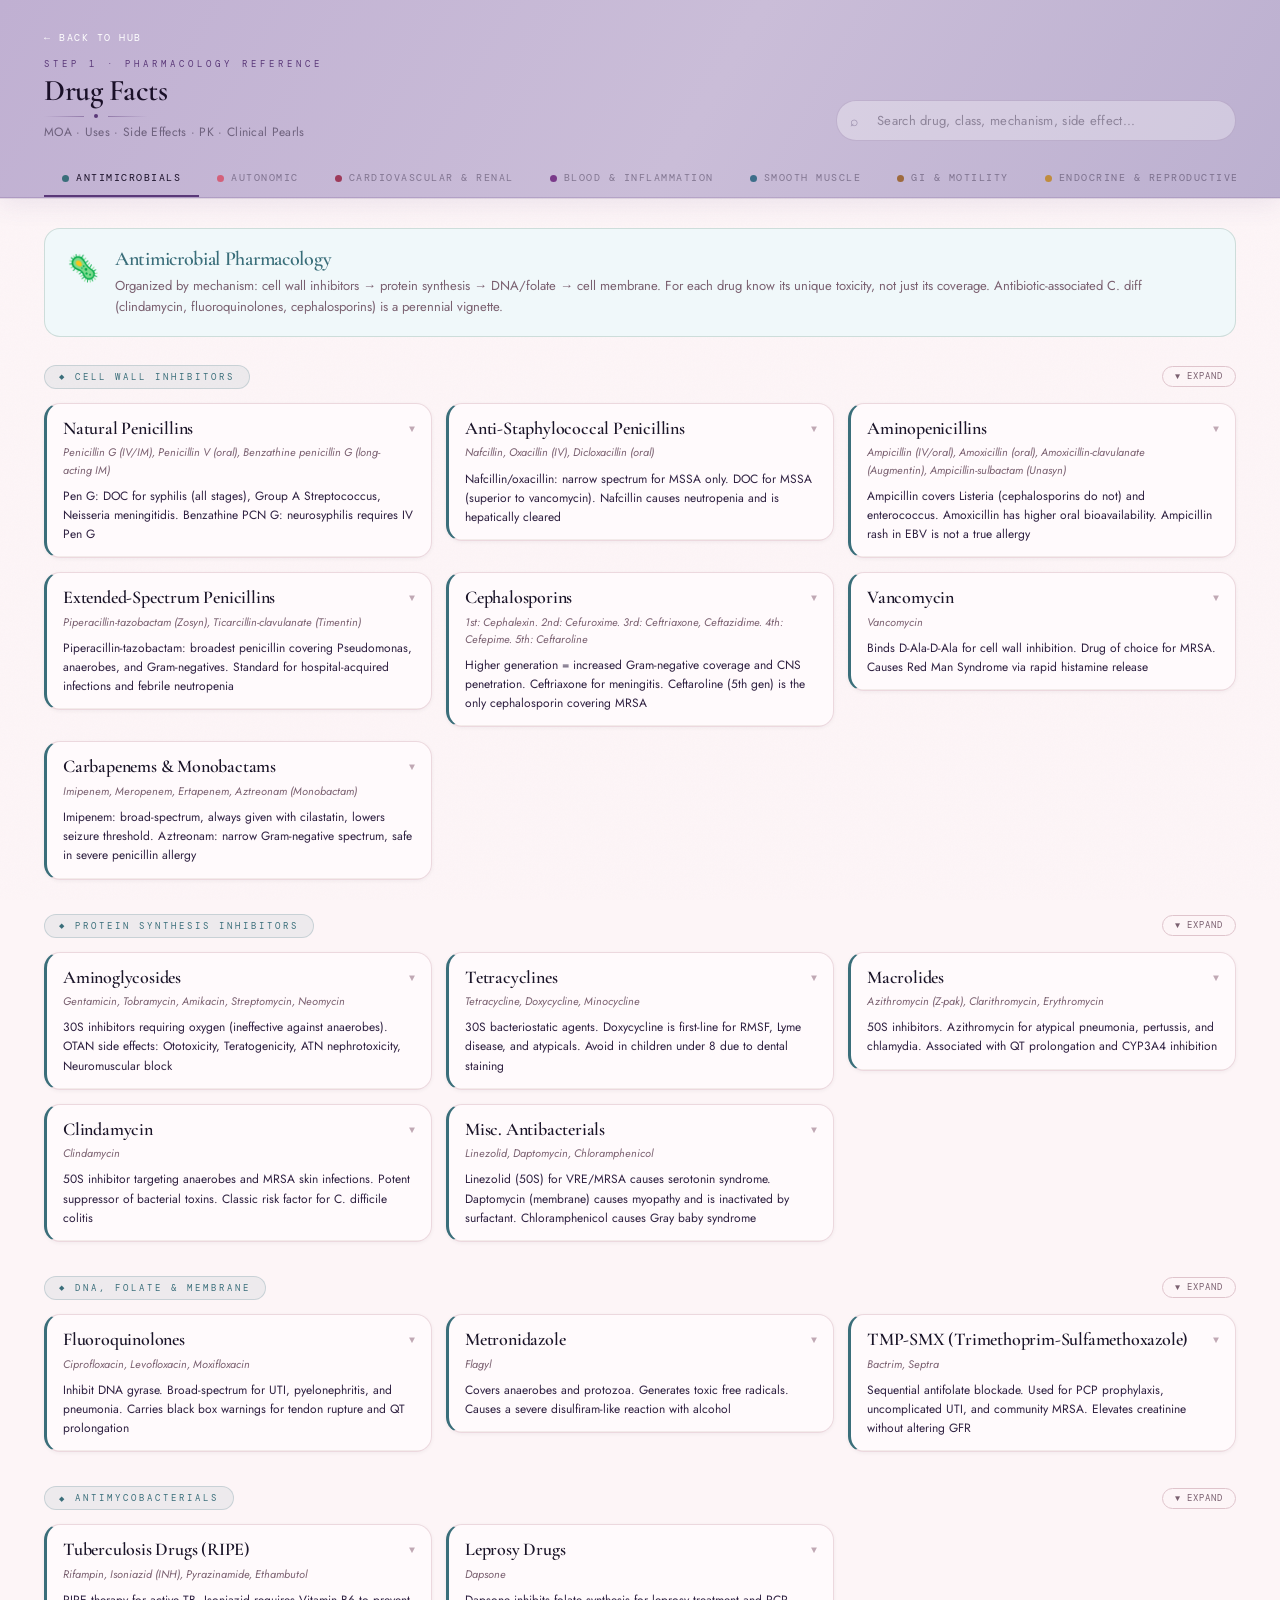
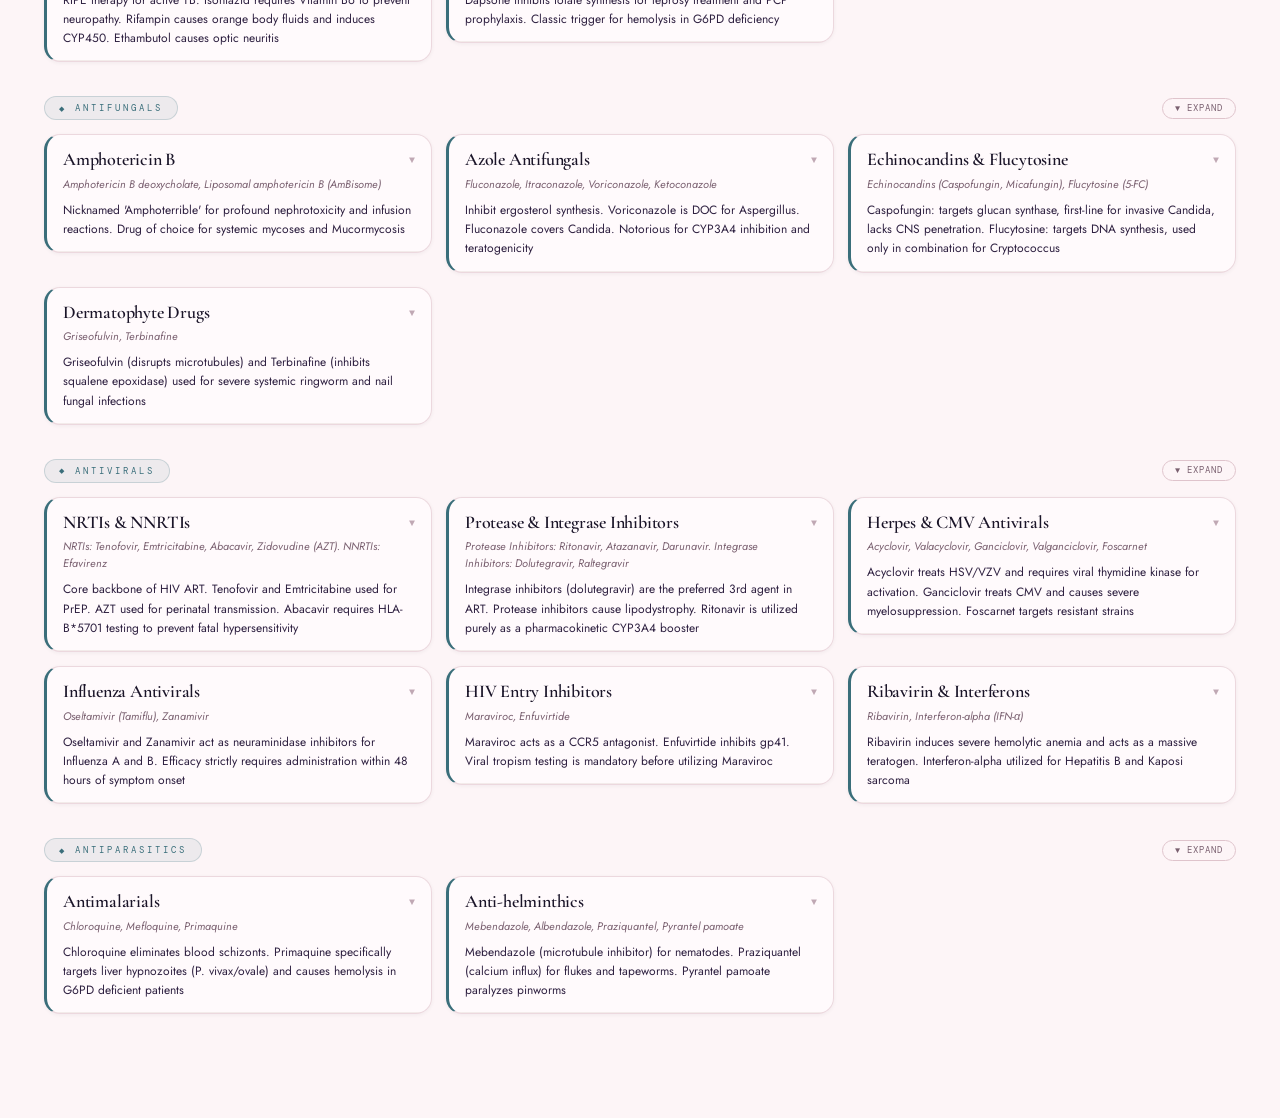
==== commit 20e8f7ba: "Update claudedrug_facts.html" ====
--- a/claudedrug_facts.html
+++ b/claudedrug_facts.html
@@ -47,6 +47,16 @@
   --gi: #9e6a3d;
   --gi-bg: #fdf5ee;
   --gi-light: rgba(158,106,61,0.08);
+  
+  /* Endocrine: Warm Gold */
+  --endo: #c08c3e;
+  --endo-bg: #fef8f0;
+  --endo-light: rgba(192,140,62,0.08);
+
+  /* Toxicology: Deep Red */
+  --toxic: #a63e3e;
+  --toxic-bg: #fcf4f4;
+  --toxic-light: rgba(166,62,62,0.08);
 
   --pulm: #3d6e8a;
   --pulm-bg: #f0f5fa;
@@ -337,6 +347,15 @@
 .b-gi { border-left-color: var(--gi); }
 .b-pulm { border-left-color: var(--pulm); }
 .b-onco { border-left-color: var(--onco); }
+/* Endocrine Helpers */
+.bg-endo { background: var(--endo-bg); color: var(--endo); }
+.c-endo { color: var(--endo); }
+.b-endo { border-color: rgba(192,140,62,0.25); }
+
+/* Toxicology Helpers */
+.bg-toxic { background: var(--toxic-bg); color: var(--toxic); }
+.c-toxic { color: var(--toxic); }
+.b-toxic { border-color: rgba(166,62,62,0.25); }
 
 .class-label.bg-auto { background: var(--auto-light); color: var(--auto); border: 1px solid rgba(212,96,122,0.2); }
 .class-label.bg-cv { background: var(--cv-light); color: var(--cv); border: 1px solid rgba(158,58,90,0.2); }
@@ -344,8 +363,10 @@
 .class-label.bg-neuro { background: var(--neuro-light); color: var(--neuro); border: 1px solid rgba(90,68,144,0.2); }
 .class-label.bg-micro { background: var(--micro-light); color: var(--micro); border: 1px solid rgba(58,110,122,0.2); }
 .class-label.bg-gi { background: var(--gi-light); color: var(--gi); border: 1px solid rgba(158,106,61,0.2); }
+.class-label.bg-endo { background: var(--endo-light); color: var(--endo); border: 1px solid rgba(192,140,62,0.2); }
 .class-label.bg-pulm { background: var(--pulm-light); color: var(--pulm); border: 1px solid rgba(61,110,138,0.2); }
 .class-label.bg-onco { background: var(--onco-light); color: var(--onco); border: 1px solid rgba(58,90,110,0.2); }
+.class-label.bg-toxic { background: var(--toxic-light); color: var(--toxic); border: 1px solid rgba(166,62,62,0.2); }
 
 /* ── SEARCH RESULTS ── */
 #search-results { display: none; }
@@ -445,7 +466,9 @@
       <button class="tab-btn" onclick="switchTab('cv',this)"><span class="tab-dot" style="background:var(--cv)"></span>Cardiovascular &amp; Renal</button>
       <button class="tab-btn" onclick="switchTab('blood',this)"><span class="tab-dot" style="background:var(--blood)"></span>Blood &amp; Inflammation</button>
       <button class="tab-btn" onclick="switchTab('pulm',this)"><span class="tab-dot" style="background:var(--pulm)"></span>Smooth Muscle</button>
-      <button class="tab-btn" onclick="switchTab('gi',this)"><span class="tab-dot" style="background:var(--gi)"></span>GI &amp; Endocrine</button>
+      <button class="tab-btn" onclick="switchTab('gi',this)"><span class="tab-dot" style="background:var(--gi)"></span>GI &amp; Motility</button>
+      <button class="tab-btn" onclick="switchTab('endo',this)"><span class="tab-dot" style="background:var(--endo)"></span>Endocrine &amp; Reproductive</button>
+      <button class="tab-btn" onclick="switchTab('toxicology',this)"><span class="tab-dot" style="background:var(--toxic)"></span>Toxicology</button>
       <button class="tab-btn" onclick="switchTab('neuro',this)"><span class="tab-dot" style="background:var(--neuro)"></span>Neuro &amp; Psych</button>
       <button class="tab-btn" onclick="switchTab('onco',this)"><span class="tab-dot" style="background:var(--onco)"></span>Antineoplastics</button>
     </div>
@@ -517,16 +540,38 @@
     <div id="micro-content"></div>
   </div>
 
-  <div id="tab-gi" class="tab-panel">
-    <div class="sys-intro bg-gi" style="border-color:rgba(160,96,48,0.2)">
-      <div class="sys-intro-icon">🔬</div>
-      <div>
-        <div class="sys-intro-title c-gi">GI, Endocrine &amp; Hormonal Pharmacology</div>
-        <div class="sys-intro-text">Diabetes pharmacology is enormous — know every class's MOA, when to use it, and its key side effect. Corticosteroids are the highest-yield drug class for toxicity. Thyroid drugs, PPIs, and bisphosphonates round out this section.</div>
-      </div>
+<div id="tab-gi" class="tab-panel">
+  <div class="sys-intro bg-gi" style="border-color:rgba(158,106,61,0.2)">
+    <div class="sys-intro-icon">🔬</div>
+    <div>
+      <div class="sys-intro-title c-gi">Gastrointestinal &amp; Motility</div>
+      <div class="sys-intro-text">Focus on acid suppression, motility agents, and mucosal protection. High-yield for C. difficile and metabolic interactions.</div>
     </div>
-    <div id="gi-content"></div>
   </div>
+  <div id="gi-content"></div>
+</div>
+
+<div id="tab-endo" class="tab-panel">
+  <div class="sys-intro bg-endo" style="border-color:rgba(192,140,62,0.2)">
+    <div class="sys-intro-icon">🧬</div>
+    <div>
+      <div class="sys-intro-title c-endo">Endocrine &amp; Reproductive</div>
+      <div class="sys-intro-text">Master the hypothalamic-pituitary axes, diabetes management, and reproductive hormones. High-yield for Step 1 feedback loops.</div>
+    </div>
+  </div>
+  <div id="endo-content"></div>
+</div>
+
+<div id="tab-toxicology" class="tab-panel">
+  <div class="sys-intro bg-toxic" style="border-color:rgba(166,62,62,0.2)">
+    <div class="sys-intro-icon">⚠️</div>
+    <div>
+      <div class="sys-intro-title c-toxic">Drug Toxicology &amp; Antidotes</div>
+      <div class="sys-intro-text">Crucial reversal agents and toxidromes. Focus on the mechanism of toxicity and the logic of the chosen antidote.</div>
+    </div>
+  </div>
+  <div id="toxicology-content"></div>
+</div>
 
   <div id="tab-pulm" class="tab-panel">
     <div class="sys-intro bg-pulm" style="border-color:rgba(58,120,120,0.2)">
@@ -558,7 +603,7 @@
 const DRUGS = {
 
 autonomic: [
-  {
+{
     group: "Parasympathetics",
     color: "auto",
     drugs: [
@@ -568,12 +613,12 @@
         tier: 1,
         aka: "Bethanechol, Carbachol, Pilocarpine, Methacholine",
         tags: ["Glaucoma", "Ileus", "Xerostomia"],
-        moa: "Directly bind and activate <strong>muscarinic (M) receptors</strong> → ↑ parasympathetic tone",
+        moa: "Directly bind and activate **muscarinic (M) receptors** → ↑ parasympathetic tone",
         use: "Bethanechol: postop ileus, urinary retention. Pilocarpine: glaucoma (↑ aqueous outflow), Sjögren syndrome (dry mouth). Methacholine: challenge test for asthma diagnosis",
-        se: "<strong>DUMBBELLS</strong>: Diarrhea, Urination, Miosis, Bradycardia, Bronchospasm, Emesis, Lacrimation, Salivation",
+        se: "**DUMBBELLS**: Diarrhea, Urination, Miosis, Bradycardia, Bronchospasm, Emesis, Lacrimation, Salivation",
         ci: "Asthma (bronchospasm risk), peptic ulcer, bowel obstruction",
         pk: "",
-        pearl: "Pilocarpine is the classic <strong>glaucoma drug that constricts the pupil</strong> — it opens the trabecular meshwork. Bethanechol does NOT cross the BBB (quaternary amine)."
+        pearl: "Pilocarpine is the classic **glaucoma drug that constricts the pupil** — it opens the trabecular meshwork. Bethanechol does NOT cross the BBB (quaternary amine)."
       },
       {
         name: "Acetylcholinesterase Inhibitors",
@@ -581,12 +626,12 @@
         tier: 1,
         aka: "Neostigmine, Physostigmine, Pyridostigmine, Edrophonium, Donepezil, Rivastigmine",
         tags: ["Myasthenia", "Alzheimer's", "Reversal"],
-        moa: "Inhibit <strong>AChE</strong> → ↑ ACh at both muscarinic and nicotinic synapses",
+        moa: "Inhibit **AChE** → ↑ ACh at both muscarinic and nicotinic synapses",
         use: "Neostigmine/pyridostigmine: myasthenia gravis. Edrophonium: diagnosis of MG (Tensilon test). Donepezil/rivastigmine: Alzheimer's dementia. Physostigmine: atropine/anticholinergic overdose (crosses BBB)",
         se: "Cholinergic excess (DUMBBELLS), bradycardia, lacrimation, urination, GI cramping",
         ci: "Bowel/bladder obstruction, severe bradycardia",
         pk: "Edrophonium: ultra-short acting (2 min). Neostigmine/pyridostigmine: don't cross BBB. Physostigmine: crosses BBB (tertiary amine)",
-        pearl: "<strong>Organophosphate poisoning</strong> = irreversible AChE inhibition. Treat with <strong>atropine</strong> (blocks muscarinic effects) + <strong>pralidoxime</strong> (regenerates AChE if given early, before 'aging')."
+        pearl: "**Organophosphate poisoning** = irreversible AChE inhibition. Treat with **atropine** (blocks muscarinic effects) + **pralidoxime** (regenerates AChE if given early, before 'aging')."
       },
       {
         name: "Muscarinic Antagonists (Anticholinergics)",
@@ -594,16 +639,16 @@
         tier: 1,
         aka: "Atropine, Scopolamine, Ipratropium, Tiotropium, Oxybutynin, Benztropine, Glycopyrrolate",
         tags: ["Asthma/COPD", "Motion Sickness", "Parkinson's"],
-        moa: "Competitively block <strong>muscarinic receptors</strong> → ↓ parasympathetic tone",
+        moa: "Competitively block **muscarinic receptors** → ↓ parasympathetic tone",
         use: "Atropine: bradycardia, organophosphate poisoning, pre-op to dry secretions. Scopolamine: motion sickness. Ipratropium/tiotropium: COPD. Oxybutynin: overactive bladder. Benztropine: drug-induced Parkinsonism",
-        se: "<strong>Can't see, spit, pee, or poop. Hot as a hare, dry as a bone, red as a beet, mad as a hatter</strong>: mydriasis, dry mouth, urinary retention, constipation, hyperthermia, anhidrosis, flushing, delirium",
+        se: "**Can't see, spit, pee, or poop. Hot as a hare, dry as a bone, red as a beet, mad as a hatter**: mydriasis, dry mouth, urinary retention, constipation, hyperthermia, anhidrosis, flushing, delirium",
         ci: "Narrow-angle glaucoma (↑ IOP), BPH, tachycardia",
         pk: "Ipratropium/tiotropium: inhaled — minimal systemic effects (quaternary)",
-        pearl: "<strong>Classic toxicity trap:</strong> elderly patient with confusion, dilated pupils, urinary retention, dry flushed skin = anticholinergic toxicity. <strong>Reverse with physostigmine</strong> (crosses BBB, unlike neostigmine)."
+        pearl: "**Classic toxicity trap:** elderly patient with confusion, dilated pupils, urinary retention, dry flushed skin = anticholinergic toxicity. **Reverse with physostigmine** (crosses BBB, unlike neostigmine)."
       },
     ]
   },
-  {
+{
     group: "Sympathetics",
     color: "auto",
     drugs: [
@@ -613,12 +658,12 @@
         tier: 1,
         aka: "Epinephrine (Adrenaline) · Norepinephrine (Levophed)",
         tags: ["Anaphylaxis", "Septic Shock", "Cardiac Arrest"],
-        moa: "<strong>Epinephrine:</strong> α1/α2 + β1/β2 agonist — full adrenergic activation. <strong>Norepinephrine:</strong> α1/α2 + β1 agonist — primarily vasoconstrictive (minimal β2)",
+        moa: "**Epinephrine:** α1/α2 + β1/β2 agonist — full adrenergic activation. **Norepinephrine:** α1/α2 + β1 agonist — primarily vasoconstrictive (minimal β2)",
         use: "Epinephrine: anaphylaxis (IM first-line), cardiac arrest (IV/IO), croup (nebulized racemic), co-administered with local anesthetics (↑ duration). NE: first-line vasopressor in septic shock",
         se: "Hypertension, tachycardia, arrhythmias, tissue necrosis (extravasation — use central line for NE). Epinephrine: hyperglycemia (β2 → glycogenolysis)",
         ci: "Avoid in cocaine/amphetamine toxicity (synergistic HTN). NE: hypovolemia before adequate resuscitation",
         pk: "Epinephrine IM lateral thigh: fastest absorption for anaphylaxis. NE: IV only, short t½, central venous access preferred",
-        pearl: "<strong>Epinephrine in anaphylaxis:</strong> α1 → vasoconstriction (↑BP, ↓laryngeal edema); β1 → ↑HR/contractility; β2 → bronchodilation + ↓ mediator release. IM lateral thigh > IM deltoid > subcutaneous. Never delay — give immediately."
+        pearl: "**Epinephrine in anaphylaxis:** α1 → vasoconstriction (↑BP, ↓laryngeal edema); β1 → ↑HR/contractility; β2 → bronchodilation + ↓ mediator release. IM lateral thigh > IM deltoid > subcutaneous. Never delay — give immediately."
       },
       {
         name: "Dopamine & Dobutamine",
@@ -626,12 +671,12 @@
         tier: 1,
         aka: "Dopamine (Intropin) · Dobutamine (Dobutrex)",
         tags: ["Cardiogenic Shock", "Heart Failure", "Vasopressors"],
-        moa: "<strong>Dopamine:</strong> dose-dependent — low (1–3 µg/kg/min): D1 → renal vasodilation; mid (3–10): β1 → ↑ contractility; high (>10): α1 → vasoconstriction. <strong>Dobutamine:</strong> β1 > β2 → ↑ contractility + mild vasodilation",
+        moa: "**Dopamine:** dose-dependent — low (1–3 µg/kg/min): D1 → renal vasodilation; mid (3–10): β1 → ↑ contractility; high (>10): α1 → vasoconstriction. **Dobutamine:** β1 > β2 → ↑ contractility + mild vasodilation",
         use: "Dopamine: bradycardia with hypotension, cardiogenic shock. Dobutamine: cardiogenic shock/acute decompensated HF (↑ CO without ↑ afterload), stress echocardiography",
         se: "Dopamine: tachyarrhythmias, ischemia at high doses. Dobutamine: tachycardia, hypotension (β2 vasodilation), can precipitate ischemia in CAD",
         ci: "Dobutamine: HOCM (↑ outflow obstruction), uncorrected hypovolemia",
         pk: "Both IV infusion only. Dobutamine preferred over dopamine in cardiogenic shock (less arrhythmogenic, more predictable β1 effect)",
-        pearl: "<strong>Dobutamine stress echo:</strong> Used in patients who can't exercise — ↑ HR + contractility unmasks ischemia (regional wall motion abnormalities). Does NOT reliably increase BP — if BP support also needed, add NE."
+        pearl: "**Dobutamine stress echo:** Used in patients who can't exercise — ↑ HR + contractility unmasks ischemia (regional wall motion abnormalities). Does NOT reliably increase BP — if BP support also needed, add NE."
       },
       {
         name: "Phenylephrine & Isoproterenol",
@@ -639,12 +684,12 @@
         tier: 1,
         aka: "Phenylephrine (pure α1) · Isoproterenol (pure β1/β2) · Albuterol (β2-selective)",
         tags: ["Vasopressor", "Bradycardia", "Asthma"],
-        moa: "<strong>Phenylephrine:</strong> pure α1 → vasoconstriction only (no β → no tachycardia). <strong>Isoproterenol:</strong> pure β1/β2 → ↑ HR + bronchodilation. <strong>Albuterol:</strong> β2-selective → bronchial smooth muscle relaxation",
+        moa: "**Phenylephrine:** pure α1 → vasoconstriction only (no β → no tachycardia). **Isoproterenol:** pure β1/β2 → ↑ HR + bronchodilation. **Albuterol:** β2-selective → bronchial smooth muscle relaxation",
         use: "Phenylephrine: hypotension without tachycardia (e.g., spinal anesthesia), nasal decongestant. Isoproterenol: severe bradycardia/AV block (bridge to pacing), torsades de pointes. Albuterol: acute asthma rescue, hyperkalemia (shifts K+ into cells)",
         se: "Phenylephrine: reflex bradycardia (baroreceptor response to ↑ BP). Isoproterenol: severe tachycardia, arrhythmias. Albuterol: tremor, tachycardia, hypokalemia",
         ci: "Isoproterenol: ischemic heart disease (↑ O2 demand). Phenylephrine: severe hypertension",
         pk: "Albuterol inhaled — onset 5 min. Phenylephrine: also available topical/nasal spray",
-        pearl: "<strong>Phenylephrine causes reflex bradycardia</strong> — pure α1 raises BP → baroreceptors sense ↑ MAP → vagal response → HR drops. This makes it useful when you want BP support without worsening tachycardia, e.g., SVT with hypotension."
+        pearl: "**Phenylephrine causes reflex bradycardia** — pure α1 raises BP → baroreceptors sense ↑ MAP → vagal response → HR drops. This makes it useful when you want BP support without worsening tachycardia, e.g., SVT with hypotension."
       },
       {
         name: "Beta Blockers (β-blockers)",
@@ -652,12 +697,12 @@
         tier: 1,
         aka: "Metoprolol, Atenolol (β1-selective) · Propranolol, Carvedilol, Labetalol (non-selective)",
         tags: ["HTN", "HF", "Post-MI", "Arrhythmia"],
-        moa: "Competitively block <strong>β-adrenergic receptors</strong> → ↓ HR, ↓ contractility, ↓ renin, ↓ AV conduction",
+        moa: "Competitively block **β-adrenergic receptors** → ↓ HR, ↓ contractility, ↓ renin, ↓ AV conduction",
         use: "HTN, angina, HF (carvedilol/metoprolol/bisoprolol — evidence-based), post-MI, rate control (SVT/AF), hyperthyroidism, essential tremor, migraine prophylaxis, performance anxiety. Propranolol: pheochromocytoma (only after α-blockade)",
-        se: "Bradycardia, AV block, fatigue, <strong>masks hypoglycemia</strong>, bronchospasm (non-selective), cold extremities, sexual dysfunction, ↑ triglycerides",
-        ci: "Asthma/COPD (non-selective), decompensated HF, bradycardia, AV block. <strong>Never use alone in pheo</strong> (unopposed α → hypertensive crisis)",
+        se: "Bradycardia, AV block, fatigue, **masks hypoglycemia**, bronchospasm (non-selective), cold extremities, sexual dysfunction, ↑ triglycerides",
+        ci: "Asthma/COPD (non-selective), decompensated HF, bradycardia, AV block. **Never use alone in pheo** (unopposed α → hypertensive crisis)",
         pk: "β1-selective (Atenolol, Metoprolol, Esmolol): safer in asthmatics. Carvedilol/labetalol: α+β blockade. Esmolol: ultra-short IV",
-        pearl: "<strong>Pheochromocytoma trap:</strong> never give β-blocker without α-blocker first — blocking β2 (vasodilation) with intact α1 causes severe paradoxical hypertension. Always give <strong>phenoxybenzamine first</strong>."
+        pearl: "**Pheochromocytoma trap:** never give β-blocker without α-blocker first — blocking β2 (vasodilation) with intact α1 causes severe paradoxical hypertension. Always give **phenoxybenzamine first**."
       },
       {
         name: "Alpha Blockers (α-blockers)",
@@ -665,19 +710,77 @@
         tier: 2,
         aka: "Prazosin, Doxazosin, Terazosin (α1) · Phenoxybenzamine (irreversible α1/α2) · Phentolamine (competitive α1/α2)",
         tags: ["HTN", "BPH", "Pheochromocytoma"],
-        moa: "<strong>α1 blockade</strong> → vasodilation (↓ SVR). Prazosin/doxazosin: competitive. Phenoxybenzamine: irreversible (surgical prep for pheo)",
+        moa: "**α1 blockade** → vasodilation (↓ SVR). Prazosin/doxazosin: competitive. Phenoxybenzamine: irreversible (surgical prep for pheo)",
         use: "Prazosin: HTN, PTSD nightmares. Doxazosin/terazosin: BPH. Phenoxybenzamine: pheochromocytoma preoperative (given 1–2 weeks before surgery)",
-        se: "<strong>First-dose orthostatic hypotension</strong> (tell patient to take first dose at bedtime), reflex tachycardia, nasal congestion, inhibition of ejaculation",
+        se: "**First-dose orthostatic hypotension** (tell patient to take first dose at bedtime), reflex tachycardia, nasal congestion, inhibition of ejaculation",
         ci: "",
         pk: "",
-        pearl: "<strong>BPH pharmacology:</strong> α1-blockers (prazosin) relax smooth muscle for immediate symptom relief. 5α-reductase inhibitors (finasteride) shrink the gland but take months. For acute relief → α-blocker first."
+        pearl: "**BPH pharmacology:** α1-blockers (prazosin) relax smooth muscle for immediate symptom relief. 5α-reductase inhibitors (finasteride) shrink the gland but take months. For acute relief → α-blocker first."
       },
     ]
   },
+  {
+    group: "Local & Neuromuscular Pharmacology",
+    color: "neuro",
+    drugs: [
+      {
+      name: "Local Anesthetics",
+      summary: "Block Na⁺ channels (use-dependent) — amides metabolized by liver, esters by plasma esterases. Don't work in acidic tissue. Epinephrine prolongs effect",
+      tier: 1,
+      aka: "Amides (Lidocaine, Bupivacaine, Mepivacaine) · Esters (Procaine, Benzocaine, Tetracaine, Cocaine)",
+      tags: ["Anesthesia", "Nerve Block", "Arrhythmia"],
+      moa: "Bind and block **voltage-gated Na⁺ channels** (inner pore, charged form) → prevent membrane depolarization → no action potential. **Use-dependent block** — more effective in rapidly firing neurons (pain fibers >> motor fibers). Small myelinated > small unmyelinated > large myelinated fibers (pain first, proprioception last)",
+      use: "Local/regional anesthesia (infiltration, nerve block, spinal/epidural). Lidocaine IV: ventricular arrhythmias (Class IB). Cocaine: only local anesthetic that is also a vasoconstrictor (only one used as topical nasal/ENT anesthetic — also causes euphoria/abuse)",
+      se: "CNS: initial excitation (tinnitus, metallic taste, perioral numbness, seizures) → then CNS depression. Cardiovascular: arrhythmias, hypotension. **Bupivacaine:** severe cardiotoxicity — binds cardiac Na⁺ channels with high affinity (treat with lipid emulsion rescue — Intralipid). Methemoglobinemia: benzocaine, prilocaine (treat with methylene blue)",
+      ci: "Acidic/infected tissue (protonated form cannot enter channel). **Amide allergy:** rare — use ester instead. Ester allergy (PABA metabolite): common — use amide. **Cocaine:** not for injection (vasoconstriction → tissue necrosis)",
+      pk: "**Amides (lidocaine, bupivacaine):** metabolized by **hepatic CYP450** — longer duration. **Esters (procaine, cocaine):** metabolized by **plasma pseudocholinesterase** — shorter duration. Adding **epinephrine** causes local vasoconstriction → ↓ systemic absorption → prolongs block + ↓ toxicity. Never add epi to ring-block digits/nose/penis (end arteries → ischemic necrosis)",
+      pearl: "**Why don't local anesthetics work in abscesses?** Infected tissue is acidic (pH ~6.0). Local anesthetics cross membranes in uncharged (base) form, then protonate inside the cell to block the channel. At low pH, drug is protonated in the extracellular space and **cannot cross the membrane** → no block. Classic Step 1 mechanism question."
+    },
+      {
+      name: "Neuromuscular Blocking Agents",
+      summary: "Succinylcholine (depolarizing): rapid intubation, hyperkalemia risk, malignant hyperthermia. Non-depolarizing (vecuronium, rocuronium): reversed by neostigmine or sugammadex",
+      tier: 1,
+      aka: "Depolarizing: Succinylcholine (Anectine) · Non-depolarizing: Rocuronium, Vecuronium, Atracurium, Pancuronium, Cisatracurium",
+      tags: ["Intubation", "Paralysis", "Malignant Hyperthermia"],
+      moa: "**Succinylcholine (depolarizing):** acts as ACh at nicotinic NMJ → sustained depolarization → initial fasciculations → flaccid paralysis (membrane cannot repolarize while drug occupies receptor). **Non-depolarizing:** competitive antagonism at nicotinic NMJ → no fasciculations, no initial depolarization → flaccid paralysis",
+      use: "Succinylcholine: rapid sequence intubation (RSI — ultrashort-acting, fastest onset ~60 sec). Non-depolarizing: prolonged paralysis for ICU/surgery. Rocuronium: RSI alternative when succinylcholine contraindicated",
+      se: "**Succinylcholine:** **hyperkalemia** (K⁺ efflux during depolarization — dangerous in burns, crush injury, denervation, prolonged immobility — can → fatal arrhythmia). **Malignant hyperthermia** (with halothane — ryanodine receptor mutation → uncontrolled Ca²⁺ release → rigidity, hyperthermia, rhabdomyolysis — treat with **dantrolene**). Bradycardia (especially in children — pretreat with atropine). Non-depolarizing: no hyperkalemia, prolonged effect in renal/hepatic failure (except atracurium — Hofmann elimination)",
+      ci: "Succinylcholine: **hyperkalemia risk states** (burns >24h post, crush injury, spinal cord injury >3 days, prolonged immobility, denervating conditions). Pseudocholinesterase deficiency (prolonged paralysis)",
+      pk: "Succinylcholine: **ultra-short** (metabolism by plasma pseudocholinesterase, ~10 min). Rocuronium: ~30–60 min, reversed by **sugammadex** (encapsulates drug directly). Vecuronium: hepatic elimination. Atracurium/cisatracurium: Hofmann elimination (spontaneous pH/temperature-dependent → organ-independent → safe in renal/hepatic failure)",
+      pearl: "**Reversal of non-depolarizing agents:** Neostigmine (AChE inhibitor → ↑ ACh at NMJ → competes with drug, must give with atropine/glycopyrrolate to prevent bradycardia) OR sugammadex (directly encapsulates rocuronium/vecuronium — complete reversal, no need for anticholinergic). **Sugammadex is revolutionizing RSI** — rocuronium + sugammadex can replace succinylcholine for RSI while avoiding hyperkalemia/malignant hyperthermia risk."
+    },
+      {
+      name: "Barbiturates",
+      summary: "Phenobarbital: seizures + sedation. Thiopental: IV anesthesia induction. Strong CYP450 inducers — many drug interactions. Overdose: respiratory depression (no reversal agent)",
+      tier: 1,
+      aka: "Phenobarbital · Primidone · Thiopental (ultra-short IV) · Pentobarbital · Amobarbital",
+      tags: ["Seizures", "Sedation", "Anesthesia", "CYP Induction"],
+      moa: "Bind **GABA-A receptor** (at barbiturate site, distinct from benzodiazepine site) → **increase duration** of Cl⁻ channel opening (vs. benzos which ↑ frequency). At high doses: directly activate GABA-A without GABA → full CNS depression",
+      use: "Phenobarbital: **tonic-clonic seizures, status epilepticus** (second-line after benzos), neonatal seizures. Thiopental: IV induction of anesthesia (largely replaced by propofol). Phenobarbital: neonatal hyperbilirubinemia (induces hepatic conjugation). Butalbital: tension headache (combination products)",
+      se: "**Respiratory depression** (dose-dependent, no reversal agent — unlike benzos/opioids — requires supportive care). CNS depression, sedation, cognitive impairment. **CYP450 induction** → ↓ efficacy of OCP, warfarin, antiretrovirals, steroids. Tolerance and physical dependence. **Teratogenic** (neural tube defects, cardiac malformations). Intravenous: severe tissue necrosis if extravasation (highly alkaline)",
+      ci: "Porphyria (↑ ALA synthase → ↑ porphyrin synthesis → acute attack). Severe respiratory depression. Pregnancy (teratogenic)",
+      pk: "Strong **CYP450 inducers** (3A4, 2C9, 2C19) — most significant inducer class in pharmacology. Phenobarbital: long t½ (~100h), renally excreted. Thiopental: ultra-lipophilic → rapid CNS penetration but rapid redistribution to fat → short clinical effect despite long t½",
+      pearl: "**Barbiturates vs. Benzodiazepines at GABA-A:** Benzos ↑ **frequency** of Cl⁻ opening; barbiturates ↑ **duration** of Cl⁻ opening. At overdose, barbiturates can open the channel directly without GABA — explaining why barbiturate overdose is more lethal than benzo overdose and has no antidote. This distinction (frequency vs. duration) is a classic Step 1 question."
+    },
+      {
+      name: "Amphetamines & Methylphenidate",
+      summary: "ADHD: reverse NE/DA transporters → flood synapse. Methamphetamine: severe cardiovascular effects + neurotoxicity. Cocaine comparison: same net effect, different mechanism",
+      tier: 1,
+      aka: "Amphetamine (Adderall) · Methylphenidate (Ritalin, Concerta) · Dextroamphetamine · Lisdexamfetamine (Vyvanse) · Methamphetamine",
+      tags: ["ADHD", "Narcolepsy", "Stimulants", "Abuse"],
+      moa: "**Amphetamines:** enter presynaptic terminal → **reverse NE and DA transporters (NET, DAT)** → force NE/DA out of vesicles into synapse (carrier-mediated efflux) + block reuptake → ↑↑ synaptic NE/DA/5-HT. **Methylphenidate:** blocks DAT and NET reuptake (no reversal of transport — more like cocaine mechanism). **Cocaine:** blocks DAT/NET/SERT reuptake only (no reversal — cannot release transmitter)",
+      use: "ADHD (both amphetamines and methylphenidate), narcolepsy (amphetamines), binge eating disorder (lisdexamfetamine). Methamphetamine: rarely used medically (obesity — off-label)",
+      se: "**Cardiovascular:** HTN, tachycardia, arrhythmias, ↑ risk MI/stroke with chronic abuse. CNS: insomnia, anxiety, irritability, psychosis (mimics schizophrenia with chronic use — due to ↑↑ DA). **Growth suppression** in children (reduced appetite). Hyperthermia. Dependence/withdrawal (fatigue, depression, hypersomnia). **Methamphetamine:** more neurotoxic — dopaminergic neuron destruction, severe dental decay, skin picking",
+      ci: "Structural heart disease, severe HTN, hyperthyroidism. **MAOIs** (hypertensive crisis — serotonin syndrome if combined). Glaucoma (↑ IOP via mydriasis)",
+      pk: "Most are Schedule II controlled substances. Lisdexamfetamine is a prodrug (lysine conjugate) — must be cleaved in GI tract → abuse-deterrent. Methylphenidate available in immediate and extended-release formulations",
+      pearl: "**Amphetamine vs. Cocaine mechanism comparison:** Both ↑ synaptic DA/NE, but amphetamines **reverse** the transporter (push DA out) while cocaine **blocks** the transporter (prevent reuptake). Net effect similar but mechanism different — classic Step 1 distinction. Also note: cocaine is the only local anesthetic AND sympathomimetic — it blocks Na⁺ channels AND inhibits NE/DA reuptake. In cocaine overdose, treat HTN/arrhythmias with **benzos or phentolamine** — NEVER β-blockers alone (unopposed α1 → worse hypertension)."
+    }
+    ]
+  }
 ],
 
 cv: [
-  {
+{
     group: "Heart Failure & Renin-Angiotensin",
     color: "cv",
     drugs: [
@@ -687,12 +790,12 @@
         tier: 1,
         aka: "Lisinopril, Enalapril, Captopril, Ramipril (-pril suffix)",
         tags: ["HTN", "HF", "DM Nephropathy", "Post-MI"],
-        moa: "Inhibit <strong>ACE</strong> → ↓ angiotensin II → vasodilation + ↓ aldosterone → ↓ Na/water retention. Also ↑ bradykinin (→ cough/angioedema)",
-        use: "HTN, HF (↓ afterload/preload), post-MI (↓ remodeling), <strong>diabetic nephropathy</strong> (↓ efferent arteriole tone → ↓ glomerular pressure → ↓ proteinuria), CKD with proteinuria",
-        se: "<strong>CAPTOPRIL</strong>: Cough (most common, bradykinin-mediated), Angioedema (rare but life-threatening), Proteinuria, Taste changes, hYperkalemia, hypOtension (first-dose), Pregnancy contraindicated, Renal failure (bilateral RAS), Increased creatinine",
-        ci: "<strong>Pregnancy (teratogenic — renal agenesis)</strong>, bilateral renal artery stenosis, hyperkalemia, angioedema history",
+        moa: "Inhibit **ACE** → ↓ angiotensin II → vasodilation + ↓ aldosterone → ↓ Na/water retention. Also ↑ bradykinin (→ cough/angioedema)",
+        use: "HTN, HF (↓ afterload/preload), post-MI (↓ remodeling), **diabetic nephropathy** (↓ efferent arteriole tone → ↓ glomerular pressure → ↓ proteinuria), CKD with proteinuria",
+        se: "**CAPTOPRIL**: Cough (most common, bradykinin-mediated), Angioedema (rare but life-threatening), Proteinuria, Taste changes, hYperkalemia, hypOtension (first-dose), Pregnancy contraindicated, Renal failure (bilateral RAS), Increased creatinine",
+        ci: "**Pregnancy (teratogenic — renal agenesis)**, bilateral renal artery stenosis, hyperkalemia, angioedema history",
         pk: "Captopril: shortest acting. Enalapril: prodrug (enalaprilat is active)",
-        pearl: "<strong>Dry cough</strong> (bradykinin accumulation) occurs in 10–15% — switch to ARB if intolerable. <strong>Key distinction:</strong> ARBs do NOT cause cough or angioedema because they don't raise bradykinin."
+        pearl: "**Dry cough** (bradykinin accumulation) occurs in 10–15% — switch to ARB if intolerable. **Key distinction:** ARBs do NOT cause cough or angioedema because they don't raise bradykinin."
       },
       {
         name: "ARBs (Angiotensin Receptor Blockers)",
@@ -700,16 +803,16 @@
         tier: 1,
         aka: "Losartan, Valsartan, Irbesartan (-sartan suffix)",
         tags: ["HTN", "HF", "DM Nephropathy"],
-        moa: "Block <strong>AT1 receptors</strong> directly → same end effects as ACEi but WITHOUT ↑ bradykinin",
+        moa: "Block **AT1 receptors** directly → same end effects as ACEi but WITHOUT ↑ bradykinin",
         use: "Same as ACEi. First-line when ACEi causes cough or angioedema. Losartan also lowers uric acid (useful in gout + HTN)",
-        se: "Hyperkalemia, hypotension, renal failure. <strong>No cough.</strong> Rare angioedema (still possible via bradykinin-independent pathway)",
+        se: "Hyperkalemia, hypotension, renal failure. **No cough.** Rare angioedema (still possible via bradykinin-independent pathway)",
         ci: "Pregnancy, bilateral renal artery stenosis, hyperkalemia",
         pk: "",
-        pearl: "<strong>ACEi vs ARB on Step 1:</strong> both are first-line for DM nephropathy and HF. ACEi → cough (bradykinin ↑). ARB → no cough. Both are <strong>absolutely contraindicated in pregnancy</strong> (fetal renal toxicity)."
+        pearl: "**ACEi vs ARB on Step 1:** both are first-line for DM nephropathy and HF. ACEi → cough (bradykinin ↑). ARB → no cough. Both are **absolutely contraindicated in pregnancy** (fetal renal toxicity)."
       },
     ]
   },
-  {
+{
     group: "Diuretics",
     color: "cv",
     drugs: [
@@ -719,12 +822,12 @@
         tier: 1,
         aka: "Furosemide, Bumetanide, Torsemide, Ethacrynic acid",
         tags: ["HF", "Edema", "Hypercalcemia"],
-        moa: "Inhibit <strong>Na-K-2Cl cotransporter (NKCC2)</strong> in thick ascending loop of Henle → ↓ Na/K/Cl reabsorption → massive diuresis",
+        moa: "Inhibit **Na-K-2Cl cotransporter (NKCC2)** in thick ascending loop of Henle → ↓ Na/K/Cl reabsorption → massive diuresis",
         use: "Acute pulmonary edema, HF, cirrhotic ascites, nephrotic syndrome, hypercalcemia, hypertensive emergency",
-        se: "<strong>Oh DANG:</strong> Ototoxicity (dose-dependent, especially with aminoglycosides), Dehydration, hyperuricemia/gout, hyperglycemia, <strong>hypokalemia</strong>, metabolic alkalosis, hypomagnesemia, hyponatremia. Sulfa allergy risk (except ethacrynic acid)",
+        se: "**Oh DANG:** Ototoxicity (dose-dependent, especially with aminoglycosides), Dehydration, hyperuricemia/gout, hyperglycemia, **hypokalemia**, metabolic alkalosis, hypomagnesemia, hyponatremia. Sulfa allergy risk (except ethacrynic acid)",
         ci: "Anuria, sulfa allergy (use ethacrynic acid instead), hypovolemia",
         pk: "Ethacrynic acid: non-sulfa — safe in sulfa allergy. Furosemide: best IV for acute situations",
-        pearl: "<strong>Loop diuretics = Lose calcium.</strong> Thiazides = retain calcium. This is why loops treat hypercalcemia and thiazides treat hypocalciuria (kidney stones from Ca2+ wasting). Memorize this distinction — it's tested constantly."
+        pearl: "**Loop diuretics = Lose calcium.** Thiazides = retain calcium. This is why loops treat hypercalcemia and thiazides treat hypocalciuria (kidney stones from Ca2+ wasting). Memorize this distinction — it's tested constantly."
       },
       {
         name: "Thiazide Diuretics",
@@ -732,12 +835,12 @@
         tier: 1,
         aka: "Hydrochlorothiazide (HCTZ), Chlorthalidone, Metolazone",
         tags: ["HTN", "Nephrolithiasis", "DI"],
-        moa: "Inhibit <strong>NaCl cotransporter (NCC)</strong> in early DCT → ↓ Na/Cl reabsorption",
+        moa: "Inhibit **NaCl cotransporter (NCC)** in early DCT → ↓ Na/Cl reabsorption",
         use: "HTN (first-line), HF, nephrogenic diabetes insipidus (paradoxically ↓ urine), calcium nephrolithiasis (↓ urinary Ca2+ → prevents stones)",
-        se: "<strong>HyperGLUCaemia:</strong> Hyperglycemia, hyperLipidemia, hyperUricemia (gout), hyperCalcemia, <strong>hypokalemia</strong>, hyponatremia, metabolic alkalosis",
+        se: "**HyperGLUCaemia:** Hyperglycemia, hyperLipidemia, hyperUricemia (gout), hyperCalcemia, **hypokalemia**, hyponatremia, metabolic alkalosis",
         ci: "Gout, sulfa allergy, hypokalemia",
         pk: "Metolazone: works even in low GFR — useful in refractory HF when combined with furosemide",
-        pearl: "<strong>Thiazides are the only diuretic that INCREASES calcium.</strong> Use for: hypercalciuria/kidney stones. Conversely, loops are used for hypercalcemia. Also: thiazides paradoxically treat nephrogenic DI by reducing ECF volume → ↑ proximal tubule reabsorption."
+        pearl: "**Thiazides are the only diuretic that INCREASES calcium.** Use for: hypercalciuria/kidney stones. Conversely, loops are used for hypercalcemia. Also: thiazides paradoxically treat nephrogenic DI by reducing ECF volume → ↑ proximal tubule reabsorption."
       },
       {
         name: "K+-Sparing Diuretics",
@@ -745,12 +848,12 @@
         tier: 2,
         aka: "Spironolactone, Eplerenone (aldosterone antagonists) · Triamterene, Amiloride (ENaC blockers)",
         tags: ["HF", "Hyperaldosteronism", "Liver Cirrhosis"],
-        moa: "Spironolactone: <strong>aldosterone receptor antagonist</strong> in collecting duct → blocks Na reabsorption and K+ secretion. Triamterene/amiloride: directly block ENaC",
+        moa: "Spironolactone: **aldosterone receptor antagonist** in collecting duct → blocks Na reabsorption and K+ secretion. Triamterene/amiloride: directly block ENaC",
         use: "Spironolactone: HF (↓ mortality), hyperaldosteronism (Conn syndrome), cirrhotic ascites, hirsutism/PCOS. Amiloride: Liddle syndrome (gain-of-function ENaC)",
-        se: "<strong>Hyperkalemia</strong> (dangerous — avoid with ACEi/ARBs). Spironolactone: <strong>gynecomastia</strong>, menstrual irregularities (anti-androgen effect). Eplerenone: fewer anti-androgen SEs",
+        se: "**Hyperkalemia** (dangerous — avoid with ACEi/ARBs). Spironolactone: **gynecomastia**, menstrual irregularities (anti-androgen effect). Eplerenone: fewer anti-androgen SEs",
         ci: "Renal failure, hyperkalemia, concurrent ACEi + K+-sparing = dangerous hyperkalemia",
         pk: "Spironolactone: anti-androgenic (competes at androgen receptor). Eplerenone: more selective, less anti-androgen",
-        pearl: "<strong>Spironolactone in HF:</strong> RALES trial showed it reduces mortality in severe HF. Remember it causes gynecomastia — if that's intolerable, switch to eplerenone. Also the treatment of choice for <strong>primary hyperaldosteronism (Conn syndrome)</strong>."
+        pearl: "**Spironolactone in HF:** RALES trial showed it reduces mortality in severe HF. Remember it causes gynecomastia — if that's intolerable, switch to eplerenone. Also the treatment of choice for **primary hyperaldosteronism (Conn syndrome)**."
       },
       {
         name: "Carbonic Anhydrase Inhibitors",
@@ -758,16 +861,16 @@
         tier: 2,
         aka: "Acetazolamide",
         tags: ["Glaucoma", "Altitude Sickness", "Metabolic Alkalosis"],
-        moa: "Inhibit <strong>carbonic anhydrase</strong> in PCT → ↓ H+ secretion → ↓ HCO3- reabsorption → metabolic acidosis + alkaline urine",
+        moa: "Inhibit **carbonic anhydrase** in PCT → ↓ H+ secretion → ↓ HCO3- reabsorption → metabolic acidosis + alkaline urine",
         use: "Glaucoma (↓ aqueous humor), altitude sickness prevention, metabolic alkalosis, pseudotumor cerebri, some epilepsies",
-        se: "<strong>Hyperchloremic metabolic acidosis</strong>, hypokalemia, sulfa allergy, paresthesias (tingling extremities), renal stones (alkaline urine → Ca phosphate stones)",
+        se: "**Hyperchloremic metabolic acidosis**, hypokalemia, sulfa allergy, paresthesias (tingling extremities), renal stones (alkaline urine → Ca phosphate stones)",
         ci: "Sulfa allergy, hepatic cirrhosis (↓ NH3 excretion → encephalopathy)",
         pk: "",
-        pearl: "<strong>Classic board question:</strong> Climber going to high altitude → prescribe acetazolamide prophylactically. MOA: metabolic acidosis compensatorily increases breathing (↑ ventilation), which helps acclimatize. Also remember: it causes <strong>paresthesias</strong> — a giveaway SE."
+        pearl: "**Classic board question:** Climber going to high altitude → prescribe acetazolamide prophylactically. MOA: metabolic acidosis compensatorily increases breathing (↑ ventilation), which helps acclimatize. Also remember: it causes **paresthesias** — a giveaway SE."
       },
     ]
   },
-  {
+{
     group: "Anti-Hypertensives",
     color: "cv",
     drugs: [
@@ -777,12 +880,12 @@
         tier: 1,
         aka: "Dihydropyridines: Amlodipine, Nifedipine, Nicardipine · Non-DHP: Verapamil, Diltiazem",
         tags: ["HTN", "Angina", "Arrhythmia"],
-        moa: "Block <strong>L-type voltage-gated Ca2+ channels</strong>. Dihydropyridines: vascular smooth muscle → vasodilation. Non-DHP: also cardiac (↓ HR, ↓ AV conduction)",
+        moa: "Block **L-type voltage-gated Ca2+ channels**. Dihydropyridines: vascular smooth muscle → vasodilation. Non-DHP: also cardiac (↓ HR, ↓ AV conduction)",
         use: "DHP: HTN, angina (vasospastic/Prinzmetal), Raynaud's. Non-DHP: rate control in AF/AFl, SVT, angina. Nimodipine: subarachnoid hemorrhage (prevents vasospasm)",
-        se: "DHP: peripheral edema, reflex tachycardia, flushing, headache, gingival hyperplasia. Non-DHP: <strong>bradycardia, AV block, constipation</strong>, negative inotropy",
+        se: "DHP: peripheral edema, reflex tachycardia, flushing, headache, gingival hyperplasia. Non-DHP: **bradycardia, AV block, constipation**, negative inotropy",
         ci: "Non-DHP: AV block, cardiogenic shock, pre-excitation syndromes (WPW). Don't combine non-DHP with β-blocker (↑ bradycardia/AV block risk)",
         pk: "Verapamil and diltiazem act on heart AND vessels. Amlodipine: long-acting, good for chronic HTN",
-        pearl: "<strong>The key distinction:</strong> Nifedipine (DHP) → mainly vessels → reflex tachycardia. Verapamil (non-DHP) → mainly heart → bradycardia, constipation. Verapamil + β-blocker = <strong>complete heart block risk</strong>."
+        pearl: "**The key distinction:** Nifedipine (DHP) → mainly vessels → reflex tachycardia. Verapamil (non-DHP) → mainly heart → bradycardia, constipation. Verapamil + β-blocker = **complete heart block risk**."
       },
       {
         name: "Hydralazine & Direct Vasodilators",
@@ -790,16 +893,16 @@
         tier: 2,
         aka: "Hydralazine · Minoxidil · Nitroprusside (sodium nitroprusside)",
         tags: ["HTN Emergency", "HF", "Pregnancy HTN"],
-        moa: "Hydralazine: directly relaxes <strong>arteriolar smooth muscle</strong> (↑ cGMP). Minoxidil: opens K-ATP channels → hyperpolarization → ↓ Ca entry → vasodilation. Nitroprusside: releases NO → ↑ cGMP → arterial AND venous dilation",
+        moa: "Hydralazine: directly relaxes **arteriolar smooth muscle** (↑ cGMP). Minoxidil: opens K-ATP channels → hyperpolarization → ↓ Ca entry → vasodilation. Nitroprusside: releases NO → ↑ cGMP → arterial AND venous dilation",
         use: "Hydralazine: HTN in pregnancy (safe; DOC for eclampsia), HF in African Americans (+ nitrate, BiDil). Minoxidil: severe refractory HTN, topical for alopecia. Nitroprusside: hypertensive emergency (IV), acute HF",
-        se: "Hydralazine: <strong>drug-induced lupus</strong> (anti-histone Ab), reflex tachycardia, fluid retention, headache. Minoxidil: <strong>hypertrichosis</strong> (body hair growth), fluid retention, pericardial effusion. Nitroprusside: <strong>cyanide toxicity</strong> (especially with renal failure/prolonged use) — metabolized to cyanide; treat with sodium thiosulfate + hydroxocobalamin",
+        se: "Hydralazine: **drug-induced lupus** (anti-histone Ab), reflex tachycardia, fluid retention, headache. Minoxidil: **hypertrichosis** (body hair growth), fluid retention, pericardial effusion. Nitroprusside: **cyanide toxicity** (especially with renal failure/prolonged use) — metabolized to cyanide; treat with sodium thiosulfate + hydroxocobalamin",
         ci: "Hydralazine: severe tachycardia, CAD (reflex tachycardia ↑ O2 demand). Nitroprusside: renal failure (cyanide accumulation)",
         pk: "Nitroprusside: must be light-protected (photodegrades). Immediate onset/offset — ideal for hypertensive emergency with minute-to-minute titration",
-        pearl: "<strong>Drug-induced lupus (DIL) drugs — 'HIPMC':</strong> Hydralazine, INH, Procainamide, Minocycline, Chlorpromazine. DIL features: ANA positive, <strong>anti-histone antibodies</strong> (not anti-dsDNA), no renal/CNS involvement, resolves on stopping drug."
+        pearl: "**Drug-induced lupus (DIL) drugs — 'HIPMC':** Hydralazine, INH, Procainamide, Minocycline, Chlorpromazine. DIL features: ANA positive, **anti-histone antibodies** (not anti-dsDNA), no renal/CNS involvement, resolves on stopping drug."
       },
     ]
   },
-  {
+{
     group: "Antiarrhythmics",
     color: "cv",
     drugs: [
@@ -809,12 +912,12 @@
         tier: 1,
         aka: "Adenocard",
         tags: ["SVT", "Diagnosis", "ACLS"],
-        moa: "Activates <strong>A1 adenosine receptors</strong> on AV nodal cells → ↑ K+ conductance (hyperpolarize) + ↓ cAMP → profound, transient AV node block → terminates reentrant SVT",
-        use: "First-line for <strong>acute SVT termination</strong> (AVNRT, AVRT). Also used diagnostically to unmask atrial flutter or identify accessory pathways. Adenosine is NOT effective for A-fib or V-tach",
-        se: "<strong>Transient chest pain/flushing</strong>, dyspnea, sense of impending doom (very brief — 10 sec). Bronchospasm (avoid in asthma). Bradycardia/AV block (desired, transient)",
+        moa: "Activates **A1 adenosine receptors** on AV nodal cells → ↑ K+ conductance (hyperpolarize) + ↓ cAMP → profound, transient AV node block → terminates reentrant SVT",
+        use: "First-line for **acute SVT termination** (AVNRT, AVRT). Also used diagnostically to unmask atrial flutter or identify accessory pathways. Adenosine is NOT effective for A-fib or V-tach",
+        se: "**Transient chest pain/flushing**, dyspnea, sense of impending doom (very brief — 10 sec). Bronchospasm (avoid in asthma). Bradycardia/AV block (desired, transient)",
         ci: "Asthma/COPD (bronchospasm), 2nd/3rd degree AV block, Wolff-Parkinson-White with pre-excitation (may accelerate conduction in accessory pathway)",
-        pk: "<strong>Half-life ~10 seconds</strong> — extremely short (inactivated by red blood cells and vascular endothelium). Must be given as rapid IV push followed immediately by normal saline flush. Use central or antecubital vein",
-        pearl: "<strong>Adenosine pearls:</strong> (1) Methylxanthines (theophylline, caffeine) block adenosine receptors → ↓ efficacy → may need higher dose. (2) Dipyridamole inhibits adenosine uptake → ↑ adenosine effects → use lower dose. (3) If adenosine breaks SVT but it recurs, use verapamil for longer-lasting AV block."
+        pk: "**Half-life ~10 seconds** — extremely short (inactivated by red blood cells and vascular endothelium). Must be given as rapid IV push followed immediately by normal saline flush. Use central or antecubital vein",
+        pearl: "**Adenosine pearls:** (1) Methylxanthines (theophylline, caffeine) block adenosine receptors → ↓ efficacy → may need higher dose. (2) Dipyridamole inhibits adenosine uptake → ↑ adenosine effects → use lower dose. (3) If adenosine breaks SVT but it recurs, use verapamil for longer-lasting AV block."
       },
       {
         name: "Class IA Antiarrhythmics",
@@ -822,12 +925,12 @@
         tier: 2,
         aka: "Quinidine, Procainamide, Disopyramide",
         tags: ["AF", "VT", "WPW"],
-        moa: "Block <strong>Na+ channels (intermediate kinetics)</strong> + K+ channels → ↑ AP duration, ↑ ERP, ↑ QT interval",
+        moa: "Block **Na+ channels (intermediate kinetics)** + K+ channels → ↑ AP duration, ↑ ERP, ↑ QT interval",
         use: "AF, AFl, WPW (accessory pathway), ventricular tachycardia",
-        se: "<strong>Quinidine:</strong> cinchonism (tinnitus, headache, visual changes), thrombocytopenia, torsades de pointes (QT prolongation). <strong>Procainamide:</strong> drug-induced lupus (anti-histone antibodies). <strong>Disopyramide:</strong> strong anticholinergic effects",
+        se: "**Quinidine:** cinchonism (tinnitus, headache, visual changes), thrombocytopenia, torsades de pointes (QT prolongation). **Procainamide:** drug-induced lupus (anti-histone antibodies). **Disopyramide:** strong anticholinergic effects",
         ci: "QT prolongation, torsades history",
         pk: "",
-        pearl: "<strong>Procainamide → Drug-Induced Lupus (DIL).</strong> Think: PRocainamide = PRo-lupus. ANA positive, anti-histone antibodies. Lupus symptoms resolve with drug cessation. Other DIL drugs: Hydralazine, INH, Minocycline, Chlorpromazine — 'HIPMC'."
+        pearl: "**Procainamide → Drug-Induced Lupus (DIL).** Think: PRocainamide = PRo-lupus. ANA positive, anti-histone antibodies. Lupus symptoms resolve with drug cessation. Other DIL drugs: Hydralazine, INH, Minocycline, Chlorpromazine — 'HIPMC'."
       },
       {
         name: "Class IB Antiarrhythmics",
@@ -835,12 +938,12 @@
         tier: 2,
         aka: "Lidocaine, Mexiletine, Phenytoin",
         tags: ["Post-MI VT", "Ventricular Arrhythmia"],
-        moa: "Block <strong>Na+ channels (fast on/off)</strong> — preferentially bind depolarized/ischemic tissue. ↓ AP duration. Minimal effect on normal tissue",
+        moa: "Block **Na+ channels (fast on/off)** — preferentially bind depolarized/ischemic tissue. ↓ AP duration. Minimal effect on normal tissue",
         use: "Acute ventricular arrhythmias (especially post-MI). Mexiletine: oral lidocaine equivalent for chronic VT",
         se: "Lidocaine: CNS toxicity (tinnitus, seizures, sedation at toxic doses), cardiovascular depression",
         ci: "",
         pk: "Lidocaine: IV only (extensive first-pass). Mexiletine: oral",
-        pearl: "<strong>IB drugs love ischemic tissue.</strong> Lidocaine has fast off-rate — it dissociates rapidly from normal resting channels but stays bound to rapidly firing ischemic channels (use-dependent block). <strong>Overdose:</strong> '1-5-1' — cardiac depression, then CNS signs, then grand mal seizure."
+        pearl: "**IB drugs love ischemic tissue.** Lidocaine has fast off-rate — it dissociates rapidly from normal resting channels but stays bound to rapidly firing ischemic channels (use-dependent block). **Overdose:** '1-5-1' — cardiac depression, then CNS signs, then grand mal seizure."
       },
       {
         name: "Class IC Antiarrhythmics",
@@ -848,12 +951,12 @@
         tier: 2,
         aka: "Flecainide, Propafenone",
         tags: ["AF", "SVT"],
-        moa: "Block <strong>Na+ channels (slow kinetics)</strong> → markedly ↑ PR and QRS duration. Potent Na+ channel blockade",
+        moa: "Block **Na+ channels (slow kinetics)** → markedly ↑ PR and QRS duration. Potent Na+ channel blockade",
         use: "SVT, AF/AFl in structurally normal hearts",
-        se: "<strong>Proarrhythmic</strong> — can convert AF into AFL with 1:1 conduction. Post-MI arrhythmia risk (CAST trial: ↑ mortality in post-MI patients)",
-        ci: "<strong>Structural heart disease, post-MI</strong> — absolutely contraindicated (CAST trial proved this)",
+        se: "**Proarrhythmic** — can convert AF into AFL with 1:1 conduction. Post-MI arrhythmia risk (CAST trial: ↑ mortality in post-MI patients)",
+        ci: "**Structural heart disease, post-MI** — absolutely contraindicated (CAST trial proved this)",
         pk: "",
-        pearl: "<strong>CAST trial (1989):</strong> Flecainide and encainide suppressed PVCs post-MI but INCREASED mortality. Classic lesson: treating arrhythmias doesn't always improve outcomes. If exam mentions IC + structural heart disease = wrong choice."
+        pearl: "**CAST trial (1989):** Flecainide and encainide suppressed PVCs post-MI but INCREASED mortality. Classic lesson: treating arrhythmias doesn't always improve outcomes. If exam mentions IC + structural heart disease = wrong choice."
       },
       {
         name: "Class III Antiarrhythmics",
@@ -861,12 +964,12 @@
         tier: 1,
         aka: "Amiodarone, Sotalol, Ibutilide, Dofetilide",
         tags: ["AF", "VT", "VF"],
-        moa: "Block <strong>K+ channels</strong> → ↑ AP duration, ↑ ERP, ↑ QT interval. Amiodarone also blocks Na+, Ca2+, β-receptors (class I/II/III/IV properties)",
+        moa: "Block **K+ channels** → ↑ AP duration, ↑ ERP, ↑ QT interval. Amiodarone also blocks Na+, Ca2+, β-receptors (class I/II/III/IV properties)",
         use: "Amiodarone: AF, VT, VF, WPW — drug of choice in cardiac arrest. Sotalol: also has β-blocker activity",
-        se: "<strong>Amiodarone toxicity (PALE):</strong> Pulmonary fibrosis (#1 cause of death), liver toxicity, thyroid dysfunction (↑ or ↓ — contains iodine), corneal microdeposits, blue-gray skin discoloration, neuropathy, photosensitivity. Half-life: <strong>40–55 days</strong>",
+        se: "**Amiodarone toxicity (PALE):** Pulmonary fibrosis (#1 cause of death), liver toxicity, thyroid dysfunction (↑ or ↓ — contains iodine), corneal microdeposits, blue-gray skin discoloration, neuropathy, photosensitivity. Half-life: **40–55 days**",
         ci: "QT prolongation (torsades risk), thyroid disease (relative)",
         pk: "Amiodarone: extremely lipophilic, massive Vd, t½ ~40–55 days — levels persist months after stopping",
-        pearl: "<strong>Amiodarone has EVERYTHING:</strong> it's class I, II, III, AND IV. Contains 37% iodine by weight → thyroid effects. Pulmonary toxicity on CXR = bilateral infiltrates. Must monitor <strong>LFTs, TFTs, PFTs, eye exam</strong> regularly."
+        pearl: "**Amiodarone has EVERYTHING:** it's class I, II, III, AND IV. Contains 37% iodine by weight → thyroid effects. Pulmonary toxicity on CXR = bilateral infiltrates. Must monitor **LFTs, TFTs, PFTs, eye exam** regularly."
       },
       {
         name: "Digoxin",
@@ -874,16 +977,30 @@
         tier: 1,
         aka: "Digoxin (Digitalis)",
         tags: ["HF", "AF Rate Control"],
-        moa: "Inhibits <strong>Na/K-ATPase</strong> → ↑ intracellular Na+ → ↑ Na-Ca exchange → ↑ intracellular Ca2+ → ↑ contractility. Also ↑ vagal tone → ↓ HR/AV conduction",
+        moa: "Inhibits **Na/K-ATPase** → ↑ intracellular Na+ → ↑ Na-Ca exchange → ↑ intracellular Ca2+ → ↑ contractility. Also ↑ vagal tone → ↓ HR/AV conduction",
         use: "HF with reduced EF (↑ contractility). AF rate control (↑ vagal tone). NOT used for acute decompensated HF",
-        se: "<strong>Toxicity:</strong> GI (nausea, vomiting, anorexia — earliest signs), visual disturbances (yellow-green halos), <strong>any arrhythmia</strong> (PAT with block is classic), hyperkalemia",
+        se: "**Toxicity:** GI (nausea, vomiting, anorexia — earliest signs), visual disturbances (yellow-green halos), **any arrhythmia** (PAT with block is classic), hyperkalemia",
         ci: "AV block, WPW (enhances accessory conduction), hypokalemia/hypomagnesemia (↑ toxicity), renal failure",
         pk: "Narrow therapeutic index (0.5–0.8 ng/mL therapeutic, >2 = toxic). Renally cleared. t½ ~36 hrs",
-        pearl: "<strong>Hypokalemia potentiates digoxin toxicity</strong> because K+ and digoxin compete for the same Na/K-ATPase binding site. Low K+ → more digoxin binding → toxicity. Classic vignette: patient on loop diuretic (loses K+) + digoxin → digoxin toxicity. Treat with <strong>digoxin-specific Fab antibodies</strong>."
-      },
+        pearl: "**Hypokalemia potentiates digoxin toxicity** because K+ and digoxin compete for the same Na/K-ATPase binding site. Low K+ → more digoxin binding → toxicity. Classic vignette: patient on loop diuretic (loses K+) + digoxin → digoxin toxicity. Treat with **digoxin-specific Fab antibodies**."
+      },
+    ,
+      {
+  name: "Ranolazine & Ivabradine",
+  summary: "Ranolazine: late INa inhibitor → anti-anginal without ↓ HR/BP. Ivabradine: If channel blocker → ↓ HR only. Used in HFrEF with sinus rhythm when β-blocker max'd. Both avoid hemodynamic compromise",
+  tier: 2,
+  aka: "Ranolazine (Ranexa) · Ivabradine (Corlanor)",
+  tags: ["Angina", "Heart Failure", "Rate Control"],
+  moa: "**Ranolazine:** inhibits **late INa** (late inward sodium current) during prolonged cardiac depolarization → ↓ intracellular Na⁺ → ↓ Ca²⁺ overload (via Na⁺/Ca²⁺ exchanger) → ↓ myocardial O₂ demand + ↑ diastolic relaxation. Does NOT significantly ↓ HR or BP. **Ivabradine:** blocks **If (funny) current** (pacemaker current in SA node, HCN channels) → ↓ spontaneous depolarization rate → ↓ HR. Sinus node-specific — NO effect on contractility, conduction, or BP",
+  use: "Ranolazine: **chronic stable angina** refractory to standard therapy (add-on to β-blockers/CCBs/nitrates). Ivabradine: **HFrEF (EF ≤35%)** with sinus rhythm + resting HR ≥70 bpm despite maximally-tolerated β-blocker (reduces hospitalization for worsening HF — SHIFT trial). Inappropriate sinus tachycardia",
+  se: "Ranolazine: **QT prolongation** (avoid with other QT-prolonging drugs), constipation, dizziness, nausea. **CYP3A4 substrate** — significant interactions with strong inhibitors (ketoconazole, diltiazem, verapamil). Ivabradine: **bradycardia**, visual phosphenes (transient flickering — If channels also in retina), AF (↑ atrial fibrillation risk — contraindicated if AF present)",
+  ci: "Ranolazine: significant hepatic impairment, QT prolongation, strong CYP3A4 inhibitors. Ivabradine: **atrial fibrillation/flutter** (relies on sinus rhythm), severe bradycardia, hypotension, SSS, 3rd-degree AV block, pacemaker-dependent",
+  pk: "Ranolazine: CYP3A4 and 2D6 metabolism — multiple drug interactions. Ivabradine: CYP3A4 metabolism. Both oral agents",
+  pearl: "**Ivabradine mechanism is unique:** It slows HR without touching contractility, blood pressure, AV conduction, or bronchial tone — unlike β-blockers, CCBs, or digoxin. This makes it valuable when β-blocker dose is limited by hypotension or bronchospasm. Also: If channels are present in the retina → ivabradine causes **phosphenes** (bright flashes/halos, especially in low-light conditions) — a characteristic but benign side effect."
+}
     ]
   },
-  {
+{
     group: "Vasodilators & Special CV Agents",
     color: "cv",
     drugs: [
@@ -893,12 +1010,12 @@
         tier: 2,
         aka: "Milrinone (Primacor) · Nesiritide (Natrecor)",
         tags: ["Acute HF", "Cardiogenic Shock", "Inodilator"],
-        moa: "<strong>Milrinone:</strong> inhibits <strong>phosphodiesterase III (PDE3)</strong> → ↑ cAMP in cardiomyocytes and vascular smooth muscle → ↑ contractility (inotrope) + vasodilation (↓ preload + afterload). <strong>Nesiritide:</strong> recombinant human BNP → binds natriuretic peptide receptors → ↑ cGMP → venodilation + mild diuresis",
+        moa: "**Milrinone:** inhibits **phosphodiesterase III (PDE3)** → ↑ cAMP in cardiomyocytes and vascular smooth muscle → ↑ contractility (inotrope) + vasodilation (↓ preload + afterload). **Nesiritide:** recombinant human BNP → binds natriuretic peptide receptors → ↑ cGMP → venodilation + mild diuresis",
         use: "Milrinone: acute decompensated HF (short-term IV infusion), cardiogenic shock when dobutamine insufficient. Nesiritide: acute decompensated HF (dyspnea relief, adjunct to diuretics)",
-        se: "Milrinone: <strong>arrhythmias</strong> (ventricular tachyarrhythmias — major concern), hypotension, thrombocytopenia. Nesiritide: hypotension (primary concern), possible renal impairment",
+        se: "Milrinone: **arrhythmias** (ventricular tachyarrhythmias — major concern), hypotension, thrombocytopenia. Nesiritide: hypotension (primary concern), possible renal impairment",
         ci: "Milrinone: hypertrophic obstructive cardiomyopathy (HOCM), severe hypotension",
         pk: "Milrinone: renally cleared — reduce dose in renal failure. Both IV only. Milrinone: half-life ~2–3 hours",
-        pearl: "<strong>Milrinone = 'inodilator'</strong> — simultaneously ↑ contractility AND ↓ afterload (unlike dobutamine which primarily ↑ contractility). Key exam distinction: dobutamine works via β1 (useful in heart transplant patients pre-transplant); milrinone works downstream of β receptor (remains effective in patients taking β-blockers)."
+        pearl: "**Milrinone = 'inodilator'** — simultaneously ↑ contractility AND ↓ afterload (unlike dobutamine which primarily ↑ contractility). Key exam distinction: dobutamine works via β1 (useful in heart transplant patients pre-transplant); milrinone works downstream of β receptor (remains effective in patients taking β-blockers)."
       },
       {
         name: "Aliskiren",
@@ -906,12 +1023,12 @@
         tier: 2,
         aka: "Tekturna",
         tags: ["HTN", "RAAS Inhibitor"],
-        moa: "Directly inhibits <strong>renin</strong> → ↓ angiotensinogen → angiotensin I conversion → ↓ angiotensin II + ↓ aldosterone. Attacks RAAS at the first enzymatic step",
+        moa: "Directly inhibits **renin** → ↓ angiotensinogen → angiotensin I conversion → ↓ angiotensin II + ↓ aldosterone. Attacks RAAS at the first enzymatic step",
         use: "Hypertension (typically second-line or add-on therapy when ACEi/ARB insufficient alone)",
         se: "Hyperkalemia, diarrhea (most common GI SE), angioedema (rare), ↑ creatinine",
-        ci: "<strong>Combination with ACEi or ARB in diabetic patients</strong> (ALTITUDE trial — ↑ renal failure, hyperkalemia, stroke). Pregnancy (fetotoxic)",
+        ci: "**Combination with ACEi or ARB in diabetic patients** (ALTITUDE trial — ↑ renal failure, hyperkalemia, stroke). Pregnancy (fetotoxic)",
         pk: "Poor oral bioavailability (~2.5%). High-fat meal ↓ absorption. Long t½ (~24 hours)",
-        pearl: "<strong>RAAS drug comparison:</strong> ACEi blocks conversion of Ang I → Ang II. ARB blocks Ang II receptor. Aliskiren blocks renin (first step). Combining any two RAAS agents ↑ hyperkalemia and renal failure risk — only the ACEi + ARB combination is most strongly contraindicated."
+        pearl: "**RAAS drug comparison:** ACEi blocks conversion of Ang I → Ang II. ARB blocks Ang II receptor. Aliskiren blocks renin (first step). Combining any two RAAS agents ↑ hyperkalemia and renal failure risk — only the ACEi + ARB combination is most strongly contraindicated."
       },
       {
         name: "Mannitol",
@@ -919,12 +1036,12 @@
         tier: 1,
         aka: "Osmitrol",
         tags: ["↑ ICP", "Cerebral Edema", "Glaucoma", "Osmotic Diuretic"],
-        moa: "Freely filtered at glomerulus but <strong>not reabsorbed</strong> → acts as osmotic agent in tubule → draws water into urine → ↓ plasma osmolarity expansion → ↓ brain water content + ↓ ICP. Also ↑ renal blood flow",
+        moa: "Freely filtered at glomerulus but **not reabsorbed** → acts as osmotic agent in tubule → draws water into urine → ↓ plasma osmolarity expansion → ↓ brain water content + ↓ ICP. Also ↑ renal blood flow",
         use: "Acute ↑ ICP (cerebral edema, head trauma, stroke with herniation). Acute angle-closure glaucoma (emergency). Promotes excretion of toxic substances (renal tubule flushing). Oliguria prophylaxis before surgery",
-        se: "<strong>Initial volume expansion</strong> → dangerous in CHF (fluid overload before diuresis). Electrolyte disturbances (hyponatremia with large doses). Pulmonary edema if given too rapidly in cardiac patients",
+        se: "**Initial volume expansion** → dangerous in CHF (fluid overload before diuresis). Electrolyte disturbances (hyponatremia with large doses). Pulmonary edema if given too rapidly in cardiac patients",
         ci: "CHF, pulmonary edema, anuria (can't excrete → volume overload), severe dehydration",
         pk: "IV only (not absorbed orally). Rapidly distributed to extracellular space. Renal excretion unchanged",
-        pearl: "<strong>Mannitol vs Hypertonic Saline for ↑ ICP:</strong> Both used for cerebral edema but different mechanisms — mannitol acts via osmotic diuresis (removes volume). Hypertonic saline (3% NS) acts by ↑ plasma osmolarity + direct water draw from brain without diuresis (preferred if hyponatremia or volume depletion). Mannitol is contraindicated in CHF."
+        pearl: "**Mannitol vs Hypertonic Saline for ↑ ICP:** Both used for cerebral edema but different mechanisms — mannitol acts via osmotic diuresis (removes volume). Hypertonic saline (3% NS) acts by ↑ plasma osmolarity + direct water draw from brain without diuresis (preferred if hyponatremia or volume depletion). Mannitol is contraindicated in CHF."
       },
       {
         name: "Magnesium Sulfate",
@@ -932,19 +1049,19 @@
         tier: 1,
         aka: "MgSO₄",
         tags: ["Torsades de Pointes", "Eclampsia", "Preeclampsia", "Hypomagnesemia"],
-        moa: "Blocks <strong>L-type Ca²⁺ channels</strong> + displaces Ca²⁺ from binding sites → membrane stabilization. ↓ neuromuscular transmission (blocks ACh release at NMJ). ↓ catecholamine release. Mechanism in arrhythmia: restores normal AP kinetics in cells with prolonged QT",
-        use: "<strong>Torsades de pointes</strong> (drug of choice — terminates and prevents recurrence). <strong>Pre-eclampsia/eclampsia</strong> (prevents/treats seizures — superior to diazepam). Refractory VF (adjunct). Hypomagnesemia. Severe acute asthma (bronchodilation). Refractory hypokalemia (Mg2+ needed to retain K+)",
+        moa: "Blocks **L-type Ca²⁺ channels** + displaces Ca²⁺ from binding sites → membrane stabilization. ↓ neuromuscular transmission (blocks ACh release at NMJ). ↓ catecholamine release. Mechanism in arrhythmia: restores normal AP kinetics in cells with prolonged QT",
+        use: "**Torsades de pointes** (drug of choice — terminates and prevents recurrence). **Pre-eclampsia/eclampsia** (prevents/treats seizures — superior to diazepam). Refractory VF (adjunct). Hypomagnesemia. Severe acute asthma (bronchodilation). Refractory hypokalemia (Mg2+ needed to retain K+)",
         se: "Toxicity correlates with Mg2+ levels: loss of patellar reflexes (first sign, ~7 mEq/L) → respiratory depression (~10 mEq/L) → cardiac arrest. Flushing, hypotension, somnolence",
         ci: "Myasthenia gravis (worsens NMJ block). Renal failure (↓ excretion → accumulation)",
-        pk: "IV for acute treatment. Excreted by kidneys — accumulates in renal failure. Antidote: <strong>calcium gluconate IV</strong> (reverses Mg toxicity)",
-        pearl: "<strong>Mag toxicity reversal = calcium gluconate.</strong> Classic board scenario: pre-eclamptic patient on MgSO4 infusion → respiratory depression + absent deep tendon reflexes. Give IV calcium gluconate immediately. Monitor patellar reflexes (first to disappear) and urine output during infusion."
-      },
-    ]
-  },
+        pk: "IV for acute treatment. Excreted by kidneys — accumulates in renal failure. Antidote: **calcium gluconate IV** (reverses Mg toxicity)",
+        pearl: "**Mag toxicity reversal = calcium gluconate.** Classic board scenario: pre-eclamptic patient on MgSO4 infusion → respiratory depression + absent deep tendon reflexes. Give IV calcium gluconate immediately. Monitor patellar reflexes (first to disappear) and urine output during infusion."
+      },
+    ]
+  }
 ],
 
 blood: [
-  {
+{
     group: "Anticoagulants & Thrombolytics",
     color: "blood",
     drugs: [
@@ -954,12 +1071,12 @@
         tier: 1,
         aka: "Unfractionated Heparin (UFH) · Enoxaparin, Dalteparin (LMWH) · Fondaparinux (synthetic pentasaccharide)",
         tags: ["DVT/PE", "ACS", "Pregnancy-safe"],
-        moa: "<strong>UFH:</strong> activates antithrombin III → inhibits <strong>IIa (thrombin) and Xa</strong>. <strong>LMWH:</strong> preferentially inhibits <strong>Xa</strong> (less anti-IIa). Fondaparinux: Xa only",
+        moa: "**UFH:** activates antithrombin III → inhibits **IIa (thrombin) and Xa**. **LMWH:** preferentially inhibits **Xa** (less anti-IIa). Fondaparinux: Xa only",
         use: "DVT, PE, ACS, bridging therapy. LMWH/heparin: safe in pregnancy (don't cross placenta)",
-        se: "<strong>HIT (Heparin-Induced Thrombocytopenia):</strong> Type I = non-immune, mild, transient. Type II = immune-mediated (IgG vs PF4-heparin complex) → paradoxical THROMBOSIS (not just bleeding). ALSO: bleeding, osteoporosis with long-term use",
+        se: "**HIT (Heparin-Induced Thrombocytopenia):** Type I = non-immune, mild, transient. Type II = immune-mediated (IgG vs PF4-heparin complex) → paradoxical THROMBOSIS (not just bleeding). ALSO: bleeding, osteoporosis with long-term use",
         ci: "Active bleeding, HIT history",
-        pk: "UFH: IV/SubQ, monitored by <strong>aPTT</strong>. LMWH: monitored by anti-Xa levels. Reversal: <strong>Protamine sulfate</strong> (reverses UFH completely, partially reverses LMWH, does NOT reverse fondaparinux)",
-        pearl: "<strong>HIT type II:</strong> platelets fall 5–10 days after starting heparin + paradoxical CLOTTING (not just thrombocytopenia). Stop all heparin IMMEDIATELY, switch to <strong>argatroban or bivalirudin</strong> (direct thrombin inhibitors). NEVER give warfarin alone initially in HIT."
+        pk: "UFH: IV/SubQ, monitored by **aPTT**. LMWH: monitored by anti-Xa levels. Reversal: **Protamine sulfate** (reverses UFH completely, partially reverses LMWH, does NOT reverse fondaparinux)",
+        pearl: "**HIT type II:** platelets fall 5–10 days after starting heparin + paradoxical CLOTTING (not just thrombocytopenia). Stop all heparin IMMEDIATELY, switch to **argatroban or bivalirudin** (direct thrombin inhibitors). NEVER give warfarin alone initially in HIT."
       },
       {
         name: "Warfarin",
@@ -967,12 +1084,12 @@
         tier: 1,
         aka: "Coumadin",
         tags: ["AF", "DVT/PE", "Prosthetic Valves"],
-        moa: "Inhibits <strong>vitamin K epoxide reductase</strong> → ↓ γ-carboxylation of factors II, VII, IX, X (and proteins C and S)",
+        moa: "Inhibits **vitamin K epoxide reductase** → ↓ γ-carboxylation of factors II, VII, IX, X (and proteins C and S)",
         use: "AF (stroke prevention), DVT/PE treatment, mechanical heart valves (prosthetic), hypercoagulable states",
-        se: "<strong>Bleeding</strong> (most common). <strong>Warfarin skin necrosis:</strong> protein C/S deficiency patients → paradoxical clotting in first days (proteins C and S have shortest half-lives → depleted first). <strong>Teratogenic (embryopathy, fetal bleeding)</strong>",
+        se: "**Bleeding** (most common). **Warfarin skin necrosis:** protein C/S deficiency patients → paradoxical clotting in first days (proteins C and S have shortest half-lives → depleted first). **Teratogenic (embryopathy, fetal bleeding)**",
         ci: "Pregnancy (fetal warfarin syndrome), active bleeding, inability to monitor INR",
-        pk: "Monitored by <strong>INR</strong> (target 2–3 for AF/DVT; 2.5–3.5 for mechanical valves). Multiple drug interactions — CYP2C9 substrate",
-        pearl: "<strong>Warfarin reversal:</strong> Minor bleeding → hold + vitamin K PO. Serious bleeding → IV vitamin K + <strong>4-factor PCC</strong> or FFP for immediate reversal. DOAC reversal: dabigatran → idarucizumab; Xa inhibitors → andexanet alfa."
+        pk: "Monitored by **INR** (target 2–3 for AF/DVT; 2.5–3.5 for mechanical valves). Multiple drug interactions — CYP2C9 substrate",
+        pearl: "**Warfarin reversal:** Minor bleeding → hold + vitamin K PO. Serious bleeding → IV vitamin K + **4-factor PCC** or FFP for immediate reversal. DOAC reversal: dabigatran → idarucizumab; Xa inhibitors → andexanet alfa."
       },
       {
         name: "Direct Oral Anticoagulants (DOACs)",
@@ -980,12 +1097,12 @@
         tier: 1,
         aka: "Dabigatran (IIa inhibitor) · Rivaroxaban, Apixaban, Edoxaban (Xa inhibitors)",
         tags: ["AF", "DVT/PE", "No Monitoring"],
-        moa: "<strong>Dabigatran:</strong> direct thrombin (IIa) inhibitor. <strong>Rivaroxaban/Apixaban:</strong> direct factor Xa inhibitors",
+        moa: "**Dabigatran:** direct thrombin (IIa) inhibitor. **Rivaroxaban/Apixaban:** direct factor Xa inhibitors",
         use: "Non-valvular AF, DVT/PE treatment/prevention. Advantages: no INR monitoring, fewer drug interactions, fixed dosing",
         se: "Bleeding. Dabigatran: GI side effects (most), ↑ GI bleed risk vs warfarin",
         ci: "Mechanical heart valves (DOACs inferior), severe renal failure (dabigatran), pregnancy",
         pk: "Dabigatran: renal clearance. Rivaroxaban/apixaban: hepatic. No routine monitoring needed",
-        pearl: "<strong>Reversal agents:</strong> Dabigatran → <strong>Idarucizumab</strong> (specific antibody fragment). Factor Xa inhibitors → <strong>Andexanet alfa</strong>. If unavailable: 4-factor PCC. This is increasingly tested — know which reversal agent goes with which drug."
+        pearl: "**Reversal agents:** Dabigatran → **Idarucizumab** (specific antibody fragment). Factor Xa inhibitors → **Andexanet alfa**. If unavailable: 4-factor PCC. This is increasingly tested — know which reversal agent goes with which drug."
       },
       {
         name: "Aspirin (Antiplatelet)",
@@ -993,12 +1110,12 @@
         tier: 1,
         aka: "Acetylsalicylic acid (ASA) — low dose 81–325 mg",
         tags: ["ACS", "Stroke Prevention", "Post-Stent"],
-        moa: "Irreversibly inhibits <strong>COX-1 and COX-2</strong> → ↓ thromboxane A2 (TXA2) synthesis in platelets → ↓ platelet aggregation. Effect lasts platelet lifespan (7–10 days) because platelets cannot synthesize new COX",
+        moa: "Irreversibly inhibits **COX-1 and COX-2** → ↓ thromboxane A2 (TXA2) synthesis in platelets → ↓ platelet aggregation. Effect lasts platelet lifespan (7–10 days) because platelets cannot synthesize new COX",
         use: "ACS (immediate 325 mg chewed), secondary prevention of MI/stroke, post-coronary stent (dual antiplatelet with P2Y12), TIA/stroke prevention, primary prevention (controversial — only selected high-risk patients)",
-        se: "<strong>GI bleeding/ulcers</strong> (↓ PGE2 → ↓ mucosal protection — take with food or PPI). <strong>Reye syndrome</strong> (children + viral illness → hepatic encephalopathy — avoid <19 yrs with fever). Tinnitus/salicylism (overdose). Aspirin-exacerbated respiratory disease",
+        se: "**GI bleeding/ulcers** (↓ PGE2 → ↓ mucosal protection — take with food or PPI). **Reye syndrome** (children + viral illness → hepatic encephalopathy — avoid <19 yrs with fever). Tinnitus/salicylism (overdose). Aspirin-exacerbated respiratory disease",
         ci: "Children/adolescents with viral illness (Reye syndrome), active GI bleeding, severe aspirin allergy, peptic ulcer",
         pk: "Antiplatelet dose: 81 mg (low-dose). Anti-inflammatory/analgesic: 325–650 mg. Effect irreversible — platelet function returns as new platelets produced over 7–10 days",
-        pearl: "<strong>Aspirin overdose — classic mixed picture:</strong> Early: salicylates directly stimulate respiratory center → hyperventilation → respiratory alkalosis. Late: uncouple oxidative phosphorylation → metabolic acidosis. Net result: mixed respiratory alkalosis + metabolic acidosis. Treat with sodium bicarb to alkalinize urine (trap ionized salicylate)."
+        pearl: "**Aspirin overdose — classic mixed picture:** Early: salicylates directly stimulate respiratory center → hyperventilation → respiratory alkalosis. Late: uncouple oxidative phosphorylation → metabolic acidosis. Net result: mixed respiratory alkalosis + metabolic acidosis. Treat with sodium bicarb to alkalinize urine (trap ionized salicylate)."
       },
       {
         name: "P2Y12 Inhibitors & GP IIb/IIIa Blockers",
@@ -1006,12 +1123,12 @@
         tier: 1,
         aka: "Clopidogrel (Plavix), Ticagrelor, Prasugrel · Abciximab, Eptifibatide, Tirofiban",
         tags: ["ACS", "Post-Stent", "PCI"],
-        moa: "P2Y12 inhibitors: block <strong>ADP receptor (P2Y12)</strong> on platelets → ↓ ADP-induced aggregation. Clopidogrel/prasugrel: irreversible. Ticagrelor: reversible. GP IIb/IIIa inhibitors: block final common pathway of platelet aggregation — <strong>prevent fibrinogen binding</strong>",
+        moa: "P2Y12 inhibitors: block **ADP receptor (P2Y12)** on platelets → ↓ ADP-induced aggregation. Clopidogrel/prasugrel: irreversible. Ticagrelor: reversible. GP IIb/IIIa inhibitors: block final common pathway of platelet aggregation — **prevent fibrinogen binding**",
         use: "Dual antiplatelet therapy (DAPT = aspirin + P2Y12): post-coronary stent (prevents in-stent thrombosis), ACS. Ticagrelor/prasugrel: preferred over clopidogrel in ACS (more potent, predictable). GP IIb/IIIa: during PCI procedure (acute setting only)",
-        se: "Bleeding (all). Clopidogrel: TTP (rare). <strong>Ticagrelor: dyspnea</strong> (adenosine-mediated, not bronchospasm — unique SE). Prasugrel: ↑ bleeding risk in elderly/low weight/prior stroke. GP IIb/IIIa: thrombocytopenia",
+        se: "Bleeding (all). Clopidogrel: TTP (rare). **Ticagrelor: dyspnea** (adenosine-mediated, not bronchospasm — unique SE). Prasugrel: ↑ bleeding risk in elderly/low weight/prior stroke. GP IIb/IIIa: thrombocytopenia",
         ci: "Clopidogrel + PPIs (omeprazole inhibits CYP2C19 activation — use pantoprazole instead). Prasugrel: prior stroke/TIA (↑ intracranial bleed), age >75 or <60 kg (relative). Active bleeding",
         pk: "Clopidogrel: prodrug → CYP2C19 activation — poor metabolizers (CYP2C19 LOF) get no benefit. Ticagrelor/prasugrel: not prodrugs, more reliable. Reversal: platelet transfusion (clopidogrel/prasugrel); ticagrelor wears off faster",
-        pearl: "<strong>Clopidogrel + omeprazole interaction:</strong> Omeprazole inhibits CYP2C19 → ↓ clopidogrel activation → ↓ antiplatelet effect. Use pantoprazole or famotidine for GI protection instead. Also: clopidogrel non-responders (CYP2C19 poor metabolizers) should use ticagrelor."
+        pearl: "**Clopidogrel + omeprazole interaction:** Omeprazole inhibits CYP2C19 → ↓ clopidogrel activation → ↓ antiplatelet effect. Use pantoprazole or famotidine for GI protection instead. Also: clopidogrel non-responders (CYP2C19 poor metabolizers) should use ticagrelor."
       },
       {
         name: "Thrombolytics",
@@ -1019,16 +1136,16 @@
         tier: 1,
         aka: "tPA (Alteplase, Tenecteplase) · Streptokinase",
         tags: ["STEMI", "Ischemic Stroke", "Massive PE"],
-        moa: "Convert <strong>plasminogen → plasmin</strong> → dissolves fibrin clots systemically",
-        use: "Ischemic stroke (within <strong>4.5 hours</strong> of symptom onset), STEMI (if PCI unavailable), massive PE with hemodynamic instability",
-        se: "<strong>Bleeding</strong> (intracranial hemorrhage most feared). Streptokinase: antigenic reactions",
+        moa: "Convert **plasminogen → plasmin** → dissolves fibrin clots systemically",
+        use: "Ischemic stroke (within **4.5 hours** of symptom onset), STEMI (if PCI unavailable), massive PE with hemodynamic instability",
+        se: "**Bleeding** (intracranial hemorrhage most feared). Streptokinase: antigenic reactions",
         ci: "Recent surgery (<14 days), active bleeding, prior intracranial hemorrhage, BP >185/110, ischemic stroke >4.5 hrs or hemorrhagic stroke",
         pk: "tPA: fibrin-specific (less systemic bleeding). Streptokinase: non-specific, antigenic",
-        pearl: "<strong>Stroke tPA window = 4.5 hours.</strong> First must get non-contrast CT head to rule out hemorrhage. Absolute contraindications include: any intracranial hemorrhage, major surgery within 14 days, BP >185/110."
+        pearl: "**Stroke tPA window = 4.5 hours.** First must get non-contrast CT head to rule out hemorrhage. Absolute contraindications include: any intracranial hemorrhage, major surgery within 14 days, BP >185/110."
       },
     ]
   },
-  {
+{
     group: "Dyslipidemia",
     color: "blood",
     drugs: [
@@ -1038,16 +1155,30 @@
         tier: 1,
         aka: "Atorvastatin, Rosuvastatin (high-intensity) · Simvastatin, Lovastatin (moderate) — all end in -statin",
         tags: ["Hypercholesterolemia", "CV Risk Reduction"],
-        moa: "Inhibit <strong>HMG-CoA reductase</strong> (rate-limiting step in cholesterol synthesis in liver) → ↓ intracellular cholesterol → ↑ LDL receptors → ↓ LDL, ↓ VLDL, mild ↑ HDL",
+        moa: "Inhibit **HMG-CoA reductase** (rate-limiting step in cholesterol synthesis in liver) → ↓ intracellular cholesterol → ↑ LDL receptors → ↓ LDL, ↓ VLDL, mild ↑ HDL",
         use: "First-line for LDL reduction, primary and secondary CV event prevention. Most beneficial drug class for reducing cardiovascular mortality",
-        se: "<strong>Myopathy/Rhabdomyolysis</strong> (↑ with fibrates or niacin combination, CYP3A4 inhibitors). Hepatotoxicity (↑ LFTs). Teratogenic",
+        se: "**Myopathy/Rhabdomyolysis** (↑ with fibrates or niacin combination, CYP3A4 inhibitors). Hepatotoxicity (↑ LFTs). Teratogenic",
         ci: "Pregnancy (teratogenic), active liver disease, concurrent fibrate use (rhabdo risk)",
         pk: "Lovastatin/simvastatin: CYP3A4 substrates (grapefruit juice ↑ levels). Pravastatin/rosuvastatin: not CYP3A4 — safer with other meds",
-        pearl: "<strong>Statin + fibrate = rhabdomyolysis risk.</strong> If patient develops muscle pain on statin → check CK. Teratogenic — women of childbearing age must use contraception. Statins also have <strong>pleiotropic effects</strong> (anti-inflammatory, stabilize plaques) beyond just LDL lowering."
-      },
+        pearl: "**Statin + fibrate = rhabdomyolysis risk.** If patient develops muscle pain on statin → check CK. Teratogenic — women of childbearing age must use contraception. Statins also have **pleiotropic effects** (anti-inflammatory, stabilize plaques) beyond just LDL lowering."
+      },
+    ,
+      {
+  name: "Fibrates & Niacin",
+  summary: "Fibrates (gemfibrozil, fenofibrate): ↓ TGs via PPARα, used when TGs > 500 mg/dL. Niacin: ↑ HDL most of any drug, ↓ TGs, flushing (use aspirin). Both increase statin myopathy risk",
+  tier: 1,
+  aka: "Fibrates: Gemfibrozil (Lopid), Fenofibrate (Tricor) · Niacin (Nicotinic acid, Niaspan)",
+  tags: ["Hypertriglyceridemia", "Dyslipidemia", "HDL"],
+  moa: "**Fibrates:** activate **PPARα** (peroxisome proliferator-activated receptor alpha) in hepatocytes → ↑ lipoprotein lipase (LPL) → ↑ TG clearance + ↓ VLDL synthesis → ↓↓ TGs, modest ↑ HDL, variable LDL effect. **Niacin (nicotinic acid):** inhibits **hormone-sensitive lipase** in adipose → ↓ free fatty acid release → ↓ hepatic VLDL synthesis → ↓ TGs, ↓ LDL, ↑↑ HDL (most potent HDL-raising agent available)",
+  use: "Fibrates: **hypertriglyceridemia** (especially TGs > 500 mg/dL to prevent pancreatitis), mixed dyslipidemia. Gemfibrozil: TG-lowering + modest HDL raising. Niacin: raising HDL, lowering TGs (increasingly replaced by newer agents, but still on Step 1)",
+  se: "**Fibrates:** myopathy (↑↑ risk when combined with statins — gemfibrozil >> fenofibrate for drug interaction), gallstones (↑ biliary cholesterol secretion → cholelithiasis), GI upset, hepatotoxicity. **Niacin:** **flushing** (prostaglandin-mediated — reduce with aspirin pretreatment or extended-release formulation), hyperglycemia (↑ insulin resistance), hyperuricemia (↑ gout), hepatotoxicity (extended-release > immediate-release)",
+  ci: "Fibrates: severe renal/hepatic disease, gallbladder disease. **Gemfibrozil + statin: high myopathy/rhabdomyolysis risk** (gemfibrozil inhibits statin glucuronidation → ↑ statin levels — prefer fenofibrate if combination needed). Niacin: active peptic ulcer, severe hepatic disease, poorly controlled diabetes",
+  pk: "Niacin: immediate-release (more flushing, less hepatotoxicity) vs extended-release (less flushing, more hepatotoxicity). Flushing due to PGD2 release from Langerhans cells — blocked by aspirin (325mg 30min before dose)",
+  pearl: "**Niacin flushing mechanism and treatment:** Niacin activates niacin receptor on skin Langerhans cells → PGD2 release → vasodilation/flushing. Aspirin blocks COX → ↓ PGD2 → reduces flushing. This is a classic Step 1 pharmacology mechanism. Also note: niacin is the **only drug that significantly raises HDL** — Step 1 loves asking 'which drug has the biggest effect on HDL?'"
+}
     ]
   },
-  {
+{
     group: "Anti-Inflammatory",
     color: "blood",
     drugs: [
@@ -1057,12 +1188,12 @@
         tier: 1,
         aka: "Ibuprofen, Naproxen, Ketorolac, Indomethacin (non-selective) · Celecoxib (COX-2 selective)",
         tags: ["Pain", "Fever", "Inflammation", "Gout"],
-        moa: "Inhibit <strong>COX-1 and COX-2</strong> → ↓ PGE2, PGI2, TXA2. COX-1: constitutive (GI protection, platelet aggregation). COX-2: inducible (inflammation, fever, pain)",
+        moa: "Inhibit **COX-1 and COX-2** → ↓ PGE2, PGI2, TXA2. COX-1: constitutive (GI protection, platelet aggregation). COX-2: inducible (inflammation, fever, pain)",
         use: "Pain, inflammation, fever, dysmenorrhea. Indomethacin: gout, patent ductus arteriosus (closes PDA by ↓ PGE2), pericarditis. Ketorolac: IV/IM analgesic",
-        se: "<strong>GI ulcers/bleeding</strong> (↓ PGE2 → ↓ mucus/HCO3 production), <strong>renal toxicity</strong> (↓ PGE2 → afferent vasoconstriction → ↓ GFR), <strong>platelet dysfunction</strong>, aspirin-exacerbated respiratory disease, premature closure of PDA if used in 3rd trimester",
+        se: "**GI ulcers/bleeding** (↓ PGE2 → ↓ mucus/HCO3 production), **renal toxicity** (↓ PGE2 → afferent vasoconstriction → ↓ GFR), **platelet dysfunction**, aspirin-exacerbated respiratory disease, premature closure of PDA if used in 3rd trimester",
         ci: "Renal failure, peptic ulcer, last trimester of pregnancy (closes PDA), aspirin-sensitive asthma",
         pk: "COX-2 selective (celecoxib): ↓ GI risk but ↑ CV risk (↑ MI/stroke — TXA2 unopposed because PGI2 ↓).",
-        pearl: "<strong>Classic renal physiology:</strong> In dehydration/CHF/cirrhosis, PGE2 maintains GFR by dilating the afferent arteriole. Add NSAID → ↓ PGE2 → afferent constriction → AKI. High-yield vignette: elderly patient on NSAID develops AKI."
+        pearl: "**Classic renal physiology:** In dehydration/CHF/cirrhosis, PGE2 maintains GFR by dilating the afferent arteriole. Add NSAID → ↓ PGE2 → afferent constriction → AKI. High-yield vignette: elderly patient on NSAID develops AKI."
       },
       {
         name: "Allopurinol & Febuxostat",
@@ -1070,12 +1201,12 @@
         tier: 1,
         aka: "Allopurinol (xanthine oxidase inhibitor) · Febuxostat (XO inhibitor, non-purine)",
         tags: ["Gout", "Hyperuricemia", "Tumor Lysis"],
-        moa: "Both inhibit <strong>xanthine oxidase</strong> → ↓ conversion of hypoxanthine → xanthine → uric acid → ↓ urate levels",
+        moa: "Both inhibit **xanthine oxidase** → ↓ conversion of hypoxanthine → xanthine → uric acid → ↓ urate levels",
         use: "Chronic gout prevention, tophaceous gout, tumor lysis syndrome (allopurinol). Febuxostat: used when allopurinol not tolerated",
-        se: "Allopurinol: <strong>Stevens-Johnson syndrome</strong> (rare, HLA-B*5801 in Asians), GI upset, can precipitate acute gout flare when first started. Febuxostat: ↑ cardiovascular events (FDA warning vs allopurinol)",
+        se: "Allopurinol: **Stevens-Johnson syndrome** (rare, HLA-B*5801 in Asians), GI upset, can precipitate acute gout flare when first started. Febuxostat: ↑ cardiovascular events (FDA warning vs allopurinol)",
         ci: "Allopurinol: concurrent azathioprine or 6-MP (inhibits xanthine oxidase → ↑ toxicity of these drugs). Do NOT start during acute attack",
         pk: "Both must be started AFTER acute attack resolves. Use prophylactic colchicine for first 3–6 months to prevent mobilization flares",
-        pearl: "<strong>Allopurinol + 6-MP or azathioprine = DANGEROUS:</strong> Xanthine oxidase metabolizes 6-MP — blocking it → 6-MP toxicity (myelosuppression). Reduce dose by 75% if must use together. Also: start allopurinol after acute attack resolves, never during flare."
+        pearl: "**Allopurinol + 6-MP or azathioprine = DANGEROUS:** Xanthine oxidase metabolizes 6-MP — blocking it → 6-MP toxicity (myelosuppression). Reduce dose by 75% if must use together. Also: start allopurinol after acute attack resolves, never during flare."
       },
       {
         name: "Colchicine",
@@ -1083,12 +1214,12 @@
         tier: 1,
         aka: "Colcrys",
         tags: ["Acute Gout", "Pericarditis", "FMF"],
-        moa: "Binds <strong>tubulin</strong> → inhibits microtubule polymerization → ↓ neutrophil migration and activation → ↓ inflammasome (NLRP3) activation → ↓ IL-1β release. Does NOT lower uric acid",
+        moa: "Binds **tubulin** → inhibits microtubule polymerization → ↓ neutrophil migration and activation → ↓ inflammasome (NLRP3) activation → ↓ IL-1β release. Does NOT lower uric acid",
         use: "Acute gout flare (first-line with NSAIDs). Prophylaxis when starting urate-lowering therapy. Pericarditis (acute and prevention of recurrence). Familial Mediterranean fever (FMF)",
         se: "GI (diarrhea, nausea, vomiting — dose-limiting, very common). Myelosuppression (rare). Myopathy/neuropathy (especially with CYP3A4 inhibitors). Colchicine toxicity: multi-organ failure",
         ci: "Severe renal/hepatic impairment (reduce dose). Concurrent strong CYP3A4 or P-gp inhibitors (clarithromycin, cyclosporine → ↑ colchicine toxicity). Pregnancy (relative)",
         pk: "Metabolized by CYP3A4 and P-glycoprotein. Dose must be reduced with renal failure. Start within 24–36 hrs of gout attack onset for best effect",
-        pearl: "<strong>Colchicine does NOT lower uric acid</strong> — it only suppresses the inflammatory response to urate crystals. Key distinction: NSAIDs or colchicine for acute flares; allopurinol/febuxostat for chronic prevention. Classic board trap: 'Which drug lowers uric acid?' → colchicine does NOT."
+        pearl: "**Colchicine does NOT lower uric acid** — it only suppresses the inflammatory response to urate crystals. Key distinction: NSAIDs or colchicine for acute flares; allopurinol/febuxostat for chronic prevention. Classic board trap: 'Which drug lowers uric acid?' → colchicine does NOT."
       },
       {
         name: "Probenecid",
@@ -1096,12 +1227,12 @@
         tier: 2,
         aka: "Benemid",
         tags: ["Gout", "Uricosuric"],
-        moa: "Blocks <strong>URAT1 (urate transporter 1)</strong> in proximal tubule → ↓ uric acid reabsorption → ↑ urinary uric acid excretion",
+        moa: "Blocks **URAT1 (urate transporter 1)** in proximal tubule → ↓ uric acid reabsorption → ↑ urinary uric acid excretion",
         use: "Chronic gout in under-excreters (24-hr urine uric acid <800 mg — majority of gout patients are under-excreters). Also used to inhibit renal tubular secretion of penicillin (↑ penicillin levels)",
         se: "Uric acid kidney stones (↑ urinary uric acid → precipitation), GI upset",
         ci: "Aspirin (competes for same transporter — low-dose aspirin blocks uricosuric effect). Overproducers of uric acid (worsens stone risk). Renal failure (requires functional kidneys to work)",
         pk: "Only effective in under-excreters. Alkalinize urine to prevent stone formation. Avoid aspirin concurrently",
-        pearl: "<strong>Probenecid + penicillin:</strong> Probenecid blocks tubular secretion of penicillin → ↑ plasma levels. Once used to extend penicillin doses during WWII penicillin shortage. Still occasionally used for gonorrhea treatment to ↑ antibiotic exposure."
+        pearl: "**Probenecid + penicillin:** Probenecid blocks tubular secretion of penicillin → ↑ plasma levels. Once used to extend penicillin doses during WWII penicillin shortage. Still occasionally used for gonorrhea treatment to ↑ antibiotic exposure."
       },
       {
         name: "Hydroxychloroquine",
@@ -1111,17 +1242,17 @@
         tags: ["SLE", "Rheumatoid Arthritis", "Malaria"],
         moa: "Accumulates in lysosomes → raises intralysosomal pH → impairs antigen processing → ↓ toll-like receptor (TLR) activation → ↓ inflammatory cytokines. Also weak antimalarial (↓ heme polymerization)",
         use: "SLE (disease-modifying — ↓ flares, ↓ organ damage, ↓ mortality). Rheumatoid arthritis (DMARD). Malaria prevention and treatment of chloroquine-sensitive strains. Discoid lupus, Sjögren syndrome",
-        se: "<strong>Retinal toxicity/maculopathy</strong> (dose- and duration-dependent → bull's eye maculopathy → irreversible vision loss — screen annually with ophthalmology). QT prolongation. GI upset. Skin hyperpigmentation",
+        se: "**Retinal toxicity/maculopathy** (dose- and duration-dependent → bull's eye maculopathy → irreversible vision loss — screen annually with ophthalmology). QT prolongation. GI upset. Skin hyperpigmentation",
         ci: "G6PD deficiency (hemolysis). Pre-existing retinal disease",
         pk: "Annual ophthalmology screening mandatory. Cumulative dose and daily dose/weight both matter for retinal toxicity. Long t½ (weeks)",
-        pearl: "<strong>Hydroxychloroquine is disease-modifying in SLE</strong> — it reduces flares, hospitalizations, and mortality. Unlike most immunosuppressants, it's actually safe in pregnancy (used to prevent neonatal lupus). Retinal toxicity is the feared complication — baseline eye exam before starting, then annually."
-      },
-    ]
-  },
+        pearl: "**Hydroxychloroquine is disease-modifying in SLE** — it reduces flares, hospitalizations, and mortality. Unlike most immunosuppressants, it's actually safe in pregnancy (used to prevent neonatal lupus). Retinal toxicity is the feared complication — baseline eye exam before starting, then annually."
+      },
+    ]
+  }
 ],
 
 neuro: [
-  {
+{
     group: "Sedatives & Analgesics",
     color: "neuro",
     drugs: [
@@ -1131,12 +1262,12 @@
         tier: 1,
         aka: "Diazepam, Lorazepam, Midazolam (short-acting) · Alprazolam, Clonazepam (long-acting) · Flumazenil (reversal)",
         tags: ["Anxiety", "Seizures", "Alcohol Withdrawal"],
-        moa: "Positive allosteric modulators of <strong>GABA-A receptors</strong> → ↑ frequency of Cl- channel opening (vs barbiturates: ↑ duration)",
+        moa: "Positive allosteric modulators of **GABA-A receptors** → ↑ frequency of Cl- channel opening (vs barbiturates: ↑ duration)",
         use: "Anxiety, panic disorder, alcohol withdrawal (prevents seizures/delirium tremens), seizures (lorazepam IV for status epilepticus), procedural sedation, muscle relaxation (diazepam)",
-        se: "<strong>CNS depression</strong> (sedation, confusion, anterograde amnesia), respiratory depression (especially with opioids/alcohol), tolerance, dependence. Withdrawal: <strong>life-threatening</strong> (rebound seizures, autonomic instability)",
+        se: "**CNS depression** (sedation, confusion, anterograde amnesia), respiratory depression (especially with opioids/alcohol), tolerance, dependence. Withdrawal: **life-threatening** (rebound seizures, autonomic instability)",
         ci: "Pregnancy (cleft palate), myasthenia gravis, severe respiratory depression",
         pk: "Short-acting: triazolam, midazolam, oxazepam (TOM). Long-acting: diazepam, chlordiazepoxide (used for detox). Flumazenil: benzo reversal (short-acting — monitor for re-sedation)",
-        pearl: "<strong>Benzo vs Barbiturate MOA on GABA-A:</strong> Benzos → ↑ FREQUENCY of Cl- opening. Barbiturates → ↑ DURATION of Cl- opening. Barbiturates can directly activate GABA-A at high doses (→ no ceiling effect → fatal respiratory depression). Benzos have a ceiling effect (safer)."
+        pearl: "**Benzo vs Barbiturate MOA on GABA-A:** Benzos → ↑ FREQUENCY of Cl- opening. Barbiturates → ↑ DURATION of Cl- opening. Barbiturates can directly activate GABA-A at high doses (→ no ceiling effect → fatal respiratory depression). Benzos have a ceiling effect (safer)."
       },
       {
         name: "Opioid Analgesics",
@@ -1144,12 +1275,12 @@
         tier: 1,
         aka: "Morphine, Oxycodone, Hydromorphone, Fentanyl, Codeine, Tramadol",
         tags: ["Pain", "Palliative Care", "Anesthesia"],
-        moa: "Agonists at <strong>μ (mu), κ (kappa), δ (delta) opioid receptors</strong> (all Gi-coupled) → ↓ cAMP → ↓ neural firing, ↓ Ca²⁺ influx → ↓ pain transmission, euphoria, sedation",
+        moa: "Agonists at **μ (mu), κ (kappa), δ (delta) opioid receptors** (all Gi-coupled) → ↓ cAMP → ↓ neural firing, ↓ Ca²⁺ influx → ↓ pain transmission, euphoria, sedation",
         use: "Moderate-severe acute pain (post-op, trauma), chronic cancer pain, dyspnea in terminal illness, cough suppression (codeine). Fentanyl: procedural sedation, anesthesia adjunct, transdermal patch for chronic pain",
-        se: "<strong>Classic triad of opioid toxicity:</strong> miosis (pinpoint pupils) + respiratory depression + CNS depression. Also: constipation (NO tolerance develops — always treat prophylactically), nausea, urinary retention, biliary colic (↑ sphincter of Oddi pressure), histamine release (flushing, pruritus — especially morphine), physical dependence",
-        ci: "Head injury (CO2 retention → cerebral vasodilation → ↑ ICP). <strong>MAOIs + meperidine</strong> (serotonin syndrome — meperidine is serotonergic). Use caution in obstructive sleep apnea",
+        se: "**Classic triad of opioid toxicity:** miosis (pinpoint pupils) + respiratory depression + CNS depression. Also: constipation (NO tolerance develops — always treat prophylactically), nausea, urinary retention, biliary colic (↑ sphincter of Oddi pressure), histamine release (flushing, pruritus — especially morphine), physical dependence",
+        ci: "Head injury (CO2 retention → cerebral vasodilation → ↑ ICP). **MAOIs + meperidine** (serotonin syndrome — meperidine is serotonergic). Use caution in obstructive sleep apnea",
         pk: "Fentanyl: 100× more potent than morphine. Codeine: prodrug → CYP2D6 activation (ultrarapid metabolizers → toxicity; poor metabolizers → no effect). Tramadol: weak μ agonist + inhibits NE/serotonin reuptake",
-        pearl: "<strong>Constipation is the one opioid SE with no tolerance.</strong> All other SEs (sedation, nausea, respiratory depression) diminish with continued use — constipation persists indefinitely. Always prescribe a stimulant laxative (senna, bisacodyl) with opioids. Meperidine + MAOIs = serotonin syndrome (unique to meperidine — other opioids are safe with MAOIs)."
+        pearl: "**Constipation is the one opioid SE with no tolerance.** All other SEs (sedation, nausea, respiratory depression) diminish with continued use — constipation persists indefinitely. Always prescribe a stimulant laxative (senna, bisacodyl) with opioids. Meperidine + MAOIs = serotonin syndrome (unique to meperidine — other opioids are safe with MAOIs)."
       },
       {
         name: "Naloxone, Naltrexone & Buprenorphine",
@@ -1157,16 +1288,16 @@
         tier: 1,
         aka: "Naloxone (Narcan) · Naltrexone (Vivitrol) · Buprenorphine (Suboxone with naloxone) · Methadone",
         tags: ["Opioid Overdose", "Opioid Use Disorder", "Alcohol Use Disorder"],
-        moa: "Naloxone: competitive <strong>μ-receptor antagonist</strong> (pure antagonist — no agonist activity) → rapidly reverses opioid effects. Naltrexone: long-acting pure antagonist (oral/IM). Buprenorphine: <strong>partial μ-agonist</strong> (ceiling effect on respiratory depression) + κ-antagonist → mitigates withdrawal without full euphoria",
+        moa: "Naloxone: competitive **μ-receptor antagonist** (pure antagonist — no agonist activity) → rapidly reverses opioid effects. Naltrexone: long-acting pure antagonist (oral/IM). Buprenorphine: **partial μ-agonist** (ceiling effect on respiratory depression) + κ-antagonist → mitigates withdrawal without full euphoria",
         use: "Naloxone: opioid overdose reversal (IV/IM/intranasal/auto-injector). Naltrexone: opioid use disorder (blocks euphoria from opioids), alcohol use disorder (↓ cravings — blocks endogenous opioid reward). Buprenorphine ± naloxone (Suboxone): opioid use disorder maintenance. Methadone: OUD maintenance, chronic pain",
-        se: "Naloxone: precipitates acute withdrawal in opioid-dependent patients (agitation, tachycardia, vomiting, seizures). <strong>Re-narcotization</strong> (t½ ~1 hr — shorter than most opioids → patient may re-sedate after naloxone wears off — monitor for 4–6 hrs or redose). Naltrexone: hepatotoxicity (high doses), must be opioid-free ≥7 days before starting (precipitates withdrawal). Buprenorphine: milder withdrawal/abuse potential than full agonists",
+        se: "Naloxone: precipitates acute withdrawal in opioid-dependent patients (agitation, tachycardia, vomiting, seizures). **Re-narcotization** (t½ ~1 hr — shorter than most opioids → patient may re-sedate after naloxone wears off — monitor for 4–6 hrs or redose). Naltrexone: hepatotoxicity (high doses), must be opioid-free ≥7 days before starting (precipitates withdrawal). Buprenorphine: milder withdrawal/abuse potential than full agonists",
         ci: "Naltrexone: active opioid dependence (precipitates withdrawal), acute hepatitis/liver failure. Methadone: QT prolongation (torsades risk), CYP interactions",
         pk: "Naloxone t½ ~1 hr (much shorter than fentanyl/methadone → must redose or infuse). Buprenorphine: very high affinity for μ-receptor — displaces other opioids. Methadone: extremely long t½ (24–36 hrs) → once daily, but unpredictable accumulation",
-        pearl: "<strong>Naloxone t½ trap:</strong> Patient resuscitated from fentanyl overdose with naloxone → discharged after seeming OK → found unresponsive 90 minutes later. Fentanyl t½ >> naloxone t½ → re-narcotization. Always observe patients for minimum 2× the opioid's duration of action after naloxone."
+        pearl: "**Naloxone t½ trap:** Patient resuscitated from fentanyl overdose with naloxone → discharged after seeming OK → found unresponsive 90 minutes later. Fentanyl t½ >> naloxone t½ → re-narcotization. Always observe patients for minimum 2× the opioid's duration of action after naloxone."
       },
     ]
   },
-  {
+{
     group: "Sleep & Anesthesia",
     color: "neuro",
     drugs: [
@@ -1176,12 +1307,12 @@
         tier: 2,
         aka: "Zolpidem (Ambien), Eszopiclone (Lunesta), Zaleplon · Ramelteon (Rozerem)",
         tags: ["Insomnia", "Sleep Disorders", "Non-habit Forming"],
-        moa: "<strong>Z-drugs (zolpidem/eszopiclone):</strong> selective agonists at <strong>BZ1 (ω1) GABA-A receptor subunits</strong> → hypnotic effect without significant anxiolytic/muscle relaxant activity. <strong>Ramelteon:</strong> binds <strong>MT1 and MT2 melatonin receptors</strong> in suprachiasmatic nucleus → regulates circadian rhythm and promotes sleep onset",
+        moa: "**Z-drugs (zolpidem/eszopiclone):** selective agonists at **BZ1 (ω1) GABA-A receptor subunits** → hypnotic effect without significant anxiolytic/muscle relaxant activity. **Ramelteon:** binds **MT1 and MT2 melatonin receptors** in suprachiasmatic nucleus → regulates circadian rhythm and promotes sleep onset",
         use: "Z-drugs: insomnia (short-term). Ramelteon: insomnia with difficulty falling asleep; circadian rhythm sleep disorders; only sleep aid approved for long-term use without restriction; preferred in elderly and patients with substance use history",
-        se: "Z-drugs: parasomnias (<strong>sleep-walking, sleep-eating, sleep-driving</strong> — unique to Z-drugs), rebound insomnia, next-day sedation. <strong>Less tolerance and dependence</strong> than benzos but still DEA Schedule IV. Ramelteon: minimal — mild dizziness, no dependence, no abuse potential",
+        se: "Z-drugs: parasomnias (**sleep-walking, sleep-eating, sleep-driving** — unique to Z-drugs), rebound insomnia, next-day sedation. **Less tolerance and dependence** than benzos but still DEA Schedule IV. Ramelteon: minimal — mild dizziness, no dependence, no abuse potential",
         ci: "Z-drugs: sleep apnea (can worsen), hepatic impairment (accumulation). Ramelteon: severe hepatic impairment; concurrent fluvoxamine (CYP1A2 inhibitor → ↑ ramelteon levels dramatically)",
         pk: "Zolpidem: rapid onset (15 min), short t½ (~2–3 hr). Eszopiclone: longer duration. Zaleplon: ultra-short (t½ ~1 hr). Ramelteon: peak 45 min; CYP1A2 metabolism",
-        pearl: "<strong>Z-drug vs benzo for sleep:</strong> Both work on GABA-A, but Z-drugs are BZ1-selective → hypnotic-preferring with minimal anxiolytic/muscle relaxant effects. <strong>Parasomnias are Z-drug-specific</strong> (patient wakes with no memory of midnight driving). Ramelteon has no abuse potential (Schedule-free) — best choice in elderly, addiction history, or sleep apnea."
+        pearl: "**Z-drug vs benzo for sleep:** Both work on GABA-A, but Z-drugs are BZ1-selective → hypnotic-preferring with minimal anxiolytic/muscle relaxant effects. **Parasomnias are Z-drug-specific** (patient wakes with no memory of midnight driving). Ramelteon has no abuse potential (Schedule-free) — best choice in elderly, addiction history, or sleep apnea."
       },
       {
         name: "Propofol, Etomidate & Ketamine",
@@ -1189,12 +1320,12 @@
         tier: 1,
         aka: "Propofol (Diprivan) · Etomidate (Amidate) · Ketamine (Ketalar)",
         tags: ["IV Anesthesia", "Procedural Sedation", "RSI"],
-        moa: "<strong>Propofol:</strong> potentiates <strong>GABA-A</strong> (↑ Cl⁻ influx) → rapid sedation/hypnosis. <strong>Etomidate:</strong> GABA-A agonist (at distinct binding site from benzos). <strong>Ketamine:</strong> <strong>NMDA receptor antagonist</strong> → dissociative anesthesia — patients appear awake (eyes open, nystagmus) but are unresponsive to pain; preserves sympathetic tone + airway reflexes",
+        moa: "**Propofol:** potentiates **GABA-A** (↑ Cl⁻ influx) → rapid sedation/hypnosis. **Etomidate:** GABA-A agonist (at distinct binding site from benzos). **Ketamine:** **NMDA receptor antagonist** → dissociative anesthesia — patients appear awake (eyes open, nystagmus) but are unresponsive to pain; preserves sympathetic tone + airway reflexes",
         use: "Propofol: IV induction and maintenance of anesthesia, procedural sedation (ICU, endoscopy), refractory status epilepticus. Etomidate: RSI in hemodynamically unstable patients (minimal cardiovascular depression). Ketamine: pediatric procedural sedation, analgesia, RSI in bronchospasm/hemodynamic instability, induction in trauma (↑ BP)",
-        se: "<strong>Propofol:</strong> pain on injection (inject in large vein), apnea, hypotension, bradycardia. <strong>Propofol infusion syndrome</strong> (prolonged high-dose infusion → metabolic acidosis, rhabdomyolysis, cardiac failure — rare but fatal). Green discoloration of urine (benign). <strong>Etomidate:</strong> <strong>adrenal suppression</strong> (inhibits 11β-hydroxylase — even a single induction dose can suppress cortisol for 24 hours). Myoclonus. <strong>Ketamine:</strong> emergence reactions/hallucinations (give benzodiazepine concurrently), ↑ secretions, ↑ ICP (controversial), ↑ IOP, cardiovascular stimulation",
+        se: "**Propofol:** pain on injection (inject in large vein), apnea, hypotension, bradycardia. **Propofol infusion syndrome** (prolonged high-dose infusion → metabolic acidosis, rhabdomyolysis, cardiac failure — rare but fatal). Green discoloration of urine (benign). **Etomidate:** **adrenal suppression** (inhibits 11β-hydroxylase — even a single induction dose can suppress cortisol for 24 hours). Myoclonus. **Ketamine:** emergence reactions/hallucinations (give benzodiazepine concurrently), ↑ secretions, ↑ ICP (controversial), ↑ IOP, cardiovascular stimulation",
         ci: "Propofol: egg/soy allergy (contains lecithin and soybean oil — true anaphylaxis can occur). Etomidate: caution in septic shock (adrenal suppression worsens outcomes). Ketamine: ↑ ICP (relative), uncontrolled HTN, psychosis",
         pk: "Propofol: rapid redistribution and hepatic metabolism. Extremely lipophilic → rapid onset and offset. Needs lipid vehicle (milky white). Etomidate: ester hydrolysis, rapid offset. Ketamine: IM or IV, longer duration",
-        pearl: "<strong>Ketamine in asthma/bronchospasm:</strong> Ketamine is the only induction agent that causes bronchodilation (stimulates catecholamine release → β2 activation). Drug of choice for RSI in severe bronchospasm. Also: etomidate is preferred for RSI in hypotensive patients — only induction agent with minimal cardiovascular depression."
+        pearl: "**Ketamine in asthma/bronchospasm:** Ketamine is the only induction agent that causes bronchodilation (stimulates catecholamine release → β2 activation). Drug of choice for RSI in severe bronchospasm. Also: etomidate is preferred for RSI in hypotensive patients — only induction agent with minimal cardiovascular depression."
       },
       {
         name: "Inhaled Anesthetics",
@@ -1202,15 +1333,17 @@
         tier: 1,
         aka: "Halothane · Isoflurane, Desflurane, Sevoflurane (newer halogenated agents) · Nitrous Oxide (N₂O)",
         tags: ["General Anesthesia", "Malignant Hyperthermia", "MAC"],
-        moa: "Mechanism not fully understood. Primarily enhance <strong>GABA-A</strong> inhibition + inhibit <strong>NMDA receptors</strong> → reduced neuronal excitability → loss of consciousness, analgesia, amnesia. MAC (minimum alveolar concentration) = potency measure — lower MAC = more potent",
+        moa: "Mechanism not fully understood. Primarily enhance **GABA-A** inhibition + inhibit **NMDA receptors** → reduced neuronal excitability → loss of consciousness, analgesia, amnesia. MAC (minimum alveolar concentration) = potency measure — lower MAC = more potent",
         use: "Maintenance of general anesthesia. Nitrous oxide: analgesia (dental procedures), adjunct to other agents, labor analgesia",
-        se: "<strong>Halothane:</strong> <strong>halothane hepatitis</strong> (immune-mediated — sensitization with repeated exposure → fulminant liver failure). <strong>All halogenated agents:</strong> trigger <strong>malignant hyperthermia (MH)</strong> in susceptible patients (RYR1 mutation → uncontrolled Ca²⁺ release from SR → hyperthermia, rigidity, acidosis, rhabdomyolysis). <strong>Nitrous oxide:</strong> expands closed gas spaces (bowel, pneumothorax — avoid if present), inhibits B12/methionine synthesis → megaloblastic anemia with chronic exposure. All agents: dose-dependent cardiovascular/respiratory depression",
+        se: "**Halothane:** **halothane hepatitis** (immune-mediated — sensitization with repeated exposure → fulminant liver failure). **All halogenated agents:** trigger **malignant hyperthermia (MH)** in susceptible patients (RYR1 mutation → uncontrolled Ca²⁺ release from SR → hyperthermia, rigidity, acidosis, rhabdomyolysis). **Nitrous oxide:** expands closed gas spaces (bowel, pneumothorax — avoid if present), inhibits B12/methionine synthesis → megaloblastic anemia with chronic exposure. All agents: dose-dependent cardiovascular/respiratory depression",
         ci: "History of malignant hyperthermia (all halogenated agents CI). Nitrous oxide: pneumothorax, bowel obstruction, middle ear surgery. Halothane: repeat exposure or liver disease",
         pk: "MAC inversely proportional to potency. Blood-gas solubility determines speed of onset/offset: low solubility (desflurane, N₂O) = fast on/off; high solubility (halothane) = slow on/off",
-        pearl: "<strong>Malignant Hyperthermia (MH):</strong> Triggered by halogenated agents + succinylcholine. RYR1 mutation → uncontrolled SR Ca²⁺ release → sustained muscle contraction → hyperthermia, CO₂ production, rigidity, hyperkalemia, rhabdomyolysis. Treatment: <strong>dantrolene</strong> (blocks RYR1) + cooling + supportive care. Malignant is a misnomer — not related to cancer. Classic Step 1 killer scenario."
+        pearl: "**Malignant Hyperthermia (MH):** Triggered by halogenated agents + succinylcholine. RYR1 mutation → uncontrolled SR Ca²⁺ release → sustained muscle contraction → hyperthermia, CO₂ production, rigidity, hyperkalemia, rhabdomyolysis. Treatment: **dantrolene** (blocks RYR1) + cooling + supportive care. Malignant is a misnomer — not related to cancer. Classic Step 1 killer scenario."
       },
     ]
   },
+{
+    group: "Psychiatric Agents",
     color: "neuro",
     drugs: [
       {
@@ -1219,12 +1352,12 @@
         tier: 1,
         aka: "SSRIs: Fluoxetine, Sertraline, Paroxetine, Citalopram · SNRIs: Venlafaxine, Duloxetine",
         tags: ["Depression", "Anxiety", "OCD", "PTSD"],
-        moa: "SSRIs: inhibit <strong>serotonin reuptake transporter (SERT)</strong> → ↑ synaptic 5-HT. SNRIs: inhibit SERT + NET → ↑ 5-HT + NE",
+        moa: "SSRIs: inhibit **serotonin reuptake transporter (SERT)** → ↑ synaptic 5-HT. SNRIs: inhibit SERT + NET → ↑ 5-HT + NE",
         use: "First-line for depression, anxiety disorders, OCD (high-dose), PTSD, panic disorder, social phobia. Duloxetine: also diabetic neuropathy, fibromyalgia, stress urinary incontinence",
-        se: "<strong>GI upset</strong> (nausea, diarrhea — most common, early), sexual dysfunction (most bothersome), insomnia, <strong>serotonin syndrome</strong> (especially + MAOIs or linezolid). Paroxetine: most anticholinergic. Fluoxetine: longest t½. Citalopram/escitalopram: QT prolongation",
+        se: "**GI upset** (nausea, diarrhea — most common, early), sexual dysfunction (most bothersome), insomnia, **serotonin syndrome** (especially + MAOIs or linezolid). Paroxetine: most anticholinergic. Fluoxetine: longest t½. Citalopram/escitalopram: QT prolongation",
         ci: "Within 2 weeks of MAOI use (serotonin syndrome). Paroxetine: pregnancy (cardiac malformations)",
         pk: "Fluoxetine: t½ 4–6 days (+ active metabolite norfluoxetine 4–16 days) — minimal discontinuation syndrome",
-        pearl: "<strong>Serotonin Syndrome triad:</strong> altered mental status + autonomic instability + neuromuscular abnormalities (clonus, hyperreflexia, tremor). Triggered by SSRIs + MAOIs, or SSRIs + triptans, or linezolid (weak MAOI). Treat with cyproheptadine (5-HT2A antagonist) + supportive care."
+        pearl: "**Serotonin Syndrome triad:** altered mental status + autonomic instability + neuromuscular abnormalities (clonus, hyperreflexia, tremor). Triggered by SSRIs + MAOIs, or SSRIs + triptans, or linezolid (weak MAOI). Treat with cyproheptadine (5-HT2A antagonist) + supportive care."
       },
       {
         name: "Tricyclic Antidepressants (TCAs)",
@@ -1232,12 +1365,12 @@
         tier: 1,
         aka: "Amitriptyline, Nortriptyline, Imipramine, Clomipramine, Desipramine",
         tags: ["Depression", "Neuropathic Pain", "Enuresis"],
-        moa: "Block <strong>NE and 5-HT reuptake</strong>. Also block muscarinic, H1, and α1 receptors → explains side effects",
+        moa: "Block **NE and 5-HT reuptake**. Also block muscarinic, H1, and α1 receptors → explains side effects",
         use: "Depression (now second-line), neuropathic pain (amitriptyline), migraine prophylaxis, enuresis (imipramine), OCD (clomipramine), panic disorder",
-        se: "<strong>TCA toxicity:</strong> anticholinergic (dry mouth, urinary retention, constipation, blurry vision) + antihistamine (sedation, weight gain) + α-blockade (orthostatic hypotension) + <strong>cardiac sodium channel blockade → wide QRS, arrhythmias, QT prolongation → can cause Torsades/VF</strong>",
+        se: "**TCA toxicity:** anticholinergic (dry mouth, urinary retention, constipation, blurry vision) + antihistamine (sedation, weight gain) + α-blockade (orthostatic hypotension) + **cardiac sodium channel blockade → wide QRS, arrhythmias, QT prolongation → can cause Torsades/VF**",
         ci: "Post-MI, arrhythmias, BPH, narrow-angle glaucoma, elderly (high fall/confusion risk)",
         pk: "",
-        pearl: "<strong>TCA overdose is an emergency:</strong> wide QRS on ECG = Na+ channel blockade. Treat with <strong>sodium bicarbonate IV</strong> (alkalinize + increase Na+ → reverses Na+ channel blockade). Anti-muscarinic symptoms + QRS widening = TCA until proven otherwise."
+        pearl: "**TCA overdose is an emergency:** wide QRS on ECG = Na+ channel blockade. Treat with **sodium bicarbonate IV** (alkalinize + increase Na+ → reverses Na+ channel blockade). Anti-muscarinic symptoms + QRS widening = TCA until proven otherwise."
       },
       {
         name: "MAO Inhibitors (MAOIs)",
@@ -1245,12 +1378,12 @@
         tier: 2,
         aka: "Phenelzine, Tranylcypromine (irreversible) · Selegiline (MAO-B selective, Parkinson's) · Moclobemide (reversible)",
         tags: ["Atypical Depression", "Parkinson's"],
-        moa: "Inhibit <strong>monoamine oxidase</strong> → ↓ breakdown of NE, 5-HT, DA, and tyramine",
+        moa: "Inhibit **monoamine oxidase** → ↓ breakdown of NE, 5-HT, DA, and tyramine",
         use: "Atypical depression (last-line due to interactions), Parkinson's (selegiline — MAO-B selective), social phobia",
-        se: "<strong>Tyramine reaction (hypertensive crisis):</strong> aged cheese, wine, cured meats → ↑ tyramine → ↑ NE → severe HTN. <strong>Serotonin syndrome</strong> with SSRIs, meperidine, dextromethorphan. Orthostatic hypotension",
+        se: "**Tyramine reaction (hypertensive crisis):** aged cheese, wine, cured meats → ↑ tyramine → ↑ NE → severe HTN. **Serotonin syndrome** with SSRIs, meperidine, dextromethorphan. Orthostatic hypotension",
         ci: "Concurrent SSRIs, TCAs, meperidine, sympathomimetics, tyramine-rich foods",
-        pk: "Must wait <strong>2 weeks</strong> after stopping MAOI before starting SSRI (and vice versa, except fluoxetine — 5 weeks)",
-        pearl: "<strong>Washout period:</strong> MAOI → SSRI requires 2-week washout. SSRI (fluoxetine) → MAOI requires 5-week washout (due to fluoxetine's long t½). Selegiline at low doses is MAO-B selective (safe), but at high doses loses selectivity → same interactions."
+        pk: "Must wait **2 weeks** after stopping MAOI before starting SSRI (and vice versa, except fluoxetine — 5 weeks)",
+        pearl: "**Washout period:** MAOI → SSRI requires 2-week washout. SSRI (fluoxetine) → MAOI requires 5-week washout (due to fluoxetine's long t½). Selegiline at low doses is MAO-B selective (safe), but at high doses loses selectivity → same interactions."
       },
       {
         name: "Atypical Antidepressants",
@@ -1258,16 +1391,16 @@
         tier: 1,
         aka: "Bupropion · Mirtazapine · Trazodone",
         tags: ["Depression", "Smoking Cessation", "Insomnia"],
-        moa: "Bupropion: inhibits <strong>DA and NE reuptake</strong>. Mirtazapine: blocks presynaptic α2, H1, 5-HT2/3 → ↑ NE and 5-HT release. Trazodone: 5-HT2A antagonist + weak SERT inhibitor",
+        moa: "Bupropion: inhibits **DA and NE reuptake**. Mirtazapine: blocks presynaptic α2, H1, 5-HT2/3 → ↑ NE and 5-HT release. Trazodone: 5-HT2A antagonist + weak SERT inhibitor",
         use: "Bupropion: depression, smoking cessation (Wellbutrin/Zyban), ADHD, sexual dysfunction from SSRIs. Mirtazapine: depression + insomnia + poor appetite. Trazodone: insomnia (low-dose), depression",
-        se: "Bupropion: <strong>lowers seizure threshold</strong> (contraindicated in eating disorders/seizure disorder), no sexual dysfunction, no weight gain. Mirtazapine: weight gain, sedation (H1 block). Trazodone: <strong>priapism</strong>, orthostatic hypotension, sedation",
+        se: "Bupropion: **lowers seizure threshold** (contraindicated in eating disorders/seizure disorder), no sexual dysfunction, no weight gain. Mirtazapine: weight gain, sedation (H1 block). Trazodone: **priapism**, orthostatic hypotension, sedation",
         ci: "Bupropion: seizure disorder, anorexia/bulimia (↓ seizure threshold)",
         pk: "",
-        pearl: "<strong>Bupropion = only antidepressant for smoking cessation</strong> (with varenicline). Unique: <strong>no sexual dysfunction, no weight gain</strong> — choose bupropion when patient complains of SSRI-related sexual dysfunction. Also used for ADHD. Contraindicated in bulimia/anorexia (seizures)."
+        pearl: "**Bupropion = only antidepressant for smoking cessation** (with varenicline). Unique: **no sexual dysfunction, no weight gain** — choose bupropion when patient complains of SSRI-related sexual dysfunction. Also used for ADHD. Contraindicated in bulimia/anorexia (seizures)."
       },
     ]
   },
-  {
+{
     group: "Mood Stabilizers & Antiepileptics",
     color: "neuro",
     drugs: [
@@ -1277,12 +1410,12 @@
         tier: 1,
         aka: "Lithium carbonate",
         tags: ["Bipolar Disorder", "Mania", "SIADH"],
-        moa: "Not fully understood. Inhibits <strong>inositol monophosphatase</strong> → ↓ inositol → ↓ IP3/DAG signaling. Inhibits GSK-3β",
+        moa: "Not fully understood. Inhibits **inositol monophosphatase** → ↓ inositol → ↓ IP3/DAG signaling. Inhibits GSK-3β",
         use: "Bipolar disorder (acute mania + maintenance), augmentation of antidepressants, SIADH treatment",
-        se: "<strong>LITHIUM:</strong> Large urine output (nephrogenic DI), Intention tremor, Thyroid enlargement (hypothyroidism), Hyperparathyroidism, Interstitial nephritis, Urination polyuria, Malformations (Ebstein anomaly — fetal cardiac), teratogenic",
+        se: "**LITHIUM:** Large urine output (nephrogenic DI), Intention tremor, Thyroid enlargement (hypothyroidism), Hyperparathyroidism, Interstitial nephritis, Urination polyuria, Malformations (Ebstein anomaly — fetal cardiac), teratogenic",
         ci: "Pregnancy (Ebstein anomaly), renal failure, sodium depletion",
-        pk: "<strong>Narrow therapeutic index</strong> (0.6–1.2 mEq/L). Renally excreted — competes with Na+ in PCT. Hyponatremia (thiazides) → ↑ Li reabsorption → toxicity",
-        pearl: "<strong>Lithium toxicity:</strong> coarse tremor, ataxia, confusion, seizures, arrhythmias. Triggers: NSAIDs (↓ GFR → ↑ Li), thiazides (↑ Li reabsorption), ACEi/ARBs (↓ GFR), dehydration. Treatment: <strong>normal saline</strong> (Na+ competes with Li+ for reabsorption). No antidote — dialysis for severe toxicity."
+        pk: "**Narrow therapeutic index** (0.6–1.2 mEq/L). Renally excreted — competes with Na+ in PCT. Hyponatremia (thiazides) → ↑ Li reabsorption → toxicity",
+        pearl: "**Lithium toxicity:** coarse tremor, ataxia, confusion, seizures, arrhythmias. Triggers: NSAIDs (↓ GFR → ↑ Li), thiazides (↑ Li reabsorption), ACEi/ARBs (↓ GFR), dehydration. Treatment: **normal saline** (Na+ competes with Li+ for reabsorption). No antidote — dialysis for severe toxicity."
       },
       {
         name: "Valproate",
@@ -1290,12 +1423,12 @@
         tier: 1,
         aka: "Valproic acid, Divalproex (Depakote)",
         tags: ["Epilepsy", "Bipolar", "Migraine Prophylaxis"],
-        moa: "Blocks <strong>Na+ channels</strong> (use-dependent), ↑ GABA levels (↓ GABA transaminase), may block T-type Ca2+ channels",
+        moa: "Blocks **Na+ channels** (use-dependent), ↑ GABA levels (↓ GABA transaminase), may block T-type Ca2+ channels",
         use: "Broad-spectrum AED: absence + myoclonic + generalized tonic-clonic seizures. Bipolar disorder (acute mania + maintenance). Migraine prophylaxis",
-        se: "<strong>Teratogenic (neural tube defects</strong> — highest risk of all AEDs — give folic acid). Hepatotoxicity (check LFTs). Pancreatitis. Weight gain. Hair loss. <strong>Inhibits CYP enzymes</strong> → ↑ other drug levels",
+        se: "**Teratogenic (neural tube defects** — highest risk of all AEDs — give folic acid). Hepatotoxicity (check LFTs). Pancreatitis. Weight gain. Hair loss. **Inhibits CYP enzymes** → ↑ other drug levels",
         ci: "Pregnancy (if alternatives exist), liver disease",
         pk: "Strong CYP inhibitor — raises levels of many drugs",
-        pearl: "<strong>Valproate + lamotrigine = dangerous.</strong> Valproate inhibits CYP → doubles lamotrigine levels → lamotrigine toxicity (Stevens-Johnson syndrome). Reduce lamotrigine dose when adding valproate."
+        pearl: "**Valproate + lamotrigine = dangerous.** Valproate inhibits CYP → doubles lamotrigine levels → lamotrigine toxicity (Stevens-Johnson syndrome). Reduce lamotrigine dose when adding valproate."
       },
       {
         name: "Phenytoin",
@@ -1303,12 +1436,12 @@
         tier: 1,
         aka: "Dilantin · Fosphenytoin (IV prodrug)",
         tags: ["Epilepsy", "Status Epilepticus", "Focal Seizures"],
-        moa: "Blocks <strong>voltage-gated Na+ channels</strong> (use-dependent) → stabilizes inactivated state → ↓ high-frequency neuronal firing. Also blocks T-type Ca2+ channels at high doses",
+        moa: "Blocks **voltage-gated Na+ channels** (use-dependent) → stabilizes inactivated state → ↓ high-frequency neuronal firing. Also blocks T-type Ca2+ channels at high doses",
         use: "Tonic-clonic and focal (partial) seizures. IV phenytoin/fosphenytoin: status epilepticus (second-line after benzos). NOT effective for absence seizures (may worsen)",
-        se: "<strong>Dose-related CNS toxicity:</strong> nystagmus (first sign) → ataxia → diplopia → lethargy → coma (correlates with rising plasma levels). Chronic: <strong>gingival hyperplasia</strong>, hirsutism, coarsening of facial features, megaloblastic anemia (↓ folate), peripheral neuropathy, <strong>teratogenic (fetal hydantoin syndrome)</strong>. CYP inducer",
+        se: "**Dose-related CNS toxicity:** nystagmus (first sign) → ataxia → diplopia → lethargy → coma (correlates with rising plasma levels). Chronic: **gingival hyperplasia**, hirsutism, coarsening of facial features, megaloblastic anemia (↓ folate), peripheral neuropathy, **teratogenic (fetal hydantoin syndrome)**. CYP inducer",
         ci: "Pregnancy (fetal hydantoin syndrome — cleft palate, digit/nail hypoplasia). Absence seizures (worsens). Sinus bradycardia/AV block (IV form)",
-        pk: "<strong>Zero-order (saturable) kinetics at therapeutic levels</strong> — enzyme saturated → small dose increase → disproportionate ↑ in plasma levels → sudden toxicity. Highly protein-bound — levels altered by hypoalbuminemia",
-        pearl: "<strong>Zero-order kinetics trap:</strong> Patient on phenytoin stable for years → add a CYP inhibitor (e.g., fluconazole) → phenytoin levels spike → nystagmus/ataxia. Also: phenytoin + valproate interaction — valproate displaces phenytoin from protein binding AND inhibits CYP → ↑↑ free phenytoin toxicity."
+        pk: "**Zero-order (saturable) kinetics at therapeutic levels** — enzyme saturated → small dose increase → disproportionate ↑ in plasma levels → sudden toxicity. Highly protein-bound — levels altered by hypoalbuminemia",
+        pearl: "**Zero-order kinetics trap:** Patient on phenytoin stable for years → add a CYP inhibitor (e.g., fluconazole) → phenytoin levels spike → nystagmus/ataxia. Also: phenytoin + valproate interaction — valproate displaces phenytoin from protein binding AND inhibits CYP → ↑↑ free phenytoin toxicity."
       },
       {
         name: "Carbamazepine",
@@ -1316,12 +1449,12 @@
         tier: 1,
         aka: "Tegretol · Oxcarbazepine (Trileptal) — similar class",
         tags: ["Epilepsy", "Trigeminal Neuralgia", "Bipolar"],
-        moa: "Blocks <strong>voltage-gated Na+ channels</strong> (use-dependent) → ↓ high-frequency firing. Same basic mechanism as phenytoin but different pharmacology and toxicity profile",
-        use: "Focal (partial) seizures and secondary generalized tonic-clonic. <strong>Trigeminal neuralgia</strong> (drug of choice — first-line). Bipolar disorder (acute mania + maintenance). Glossopharyngeal neuralgia",
-        se: "<strong>Agranulocytosis/aplastic anemia</strong> (rare but serious — monitor CBC). <strong>SIADH</strong> (hyponatremia — especially in elderly). Diplopia, ataxia, dizziness (dose-related). Stevens-Johnson syndrome (especially HLA-B*1502 in Asian patients). Hepatotoxicity. CYP3A4 inducer + <strong>auto-induces its own metabolism</strong>",
+        moa: "Blocks **voltage-gated Na+ channels** (use-dependent) → ↓ high-frequency firing. Same basic mechanism as phenytoin but different pharmacology and toxicity profile",
+        use: "Focal (partial) seizures and secondary generalized tonic-clonic. **Trigeminal neuralgia** (drug of choice — first-line). Bipolar disorder (acute mania + maintenance). Glossopharyngeal neuralgia",
+        se: "**Agranulocytosis/aplastic anemia** (rare but serious — monitor CBC). **SIADH** (hyponatremia — especially in elderly). Diplopia, ataxia, dizziness (dose-related). Stevens-Johnson syndrome (especially HLA-B*1502 in Asian patients). Hepatotoxicity. CYP3A4 inducer + **auto-induces its own metabolism**",
         ci: "Bone marrow suppression (prior), MAOIs (hypertensive crisis), porphyria. HLA-B*1502 testing before use in Asian patients (SJS risk)",
         pk: "Auto-induction: over first weeks, carbamazepine ↑ its own CYP3A4 metabolism → t½ shortens from ~35 hrs to ~15 hrs — may require dose increases. Major drug interactions: induces OCP → contraceptive failure",
-        pearl: "<strong>Carbamazepine + OCP = contraceptive failure.</strong> CBZ is a potent CYP inducer → ↑ estrogen metabolism → OCP failure → unintended pregnancy. Always counsel patients on this. Also: CBZ-induced SIADH is a classic boards vignette — elderly epilepsy patient with seizures + low Na+."
+        pearl: "**Carbamazepine + OCP = contraceptive failure.** CBZ is a potent CYP inducer → ↑ estrogen metabolism → OCP failure → unintended pregnancy. Always counsel patients on this. Also: CBZ-induced SIADH is a classic boards vignette — elderly epilepsy patient with seizures + low Na+."
       },
       {
         name: "Lamotrigine",
@@ -1329,12 +1462,12 @@
         tier: 1,
         aka: "Lamictal",
         tags: ["Epilepsy", "Bipolar Maintenance", "Absence Seizures"],
-        moa: "Blocks <strong>voltage-gated Na+ channels</strong> + inhibits glutamate release → broad-spectrum anticonvulsant effect. Also some Ca2+ channel blockade",
-        use: "Broad-spectrum AED: focal seizures, generalized tonic-clonic, <strong>absence seizures</strong> (alternative to ethosuximide). <strong>Bipolar disorder maintenance</strong> (especially depression phase — prevents depressive episodes more than mania). Lennox-Gastaut syndrome",
-        se: "<strong>Stevens-Johnson syndrome / TEN</strong> (life-threatening rash — risk ↑ dramatically if dose titrated too fast or combined with valproate). Dizziness, headache, diplopia, ataxia (dose-related). Insomnia",
+        moa: "Blocks **voltage-gated Na+ channels** + inhibits glutamate release → broad-spectrum anticonvulsant effect. Also some Ca2+ channel blockade",
+        use: "Broad-spectrum AED: focal seizures, generalized tonic-clonic, **absence seizures** (alternative to ethosuximide). **Bipolar disorder maintenance** (especially depression phase — prevents depressive episodes more than mania). Lennox-Gastaut syndrome",
+        se: "**Stevens-Johnson syndrome / TEN** (life-threatening rash — risk ↑ dramatically if dose titrated too fast or combined with valproate). Dizziness, headache, diplopia, ataxia (dose-related). Insomnia",
         ci: "Rapid dose titration (must titrate slowly over weeks to minimize SJS risk). Valproate co-administration requires 50% dose reduction",
-        pk: "<strong>Valproate doubles lamotrigine levels</strong> (inhibits glucuronidation) → must halve lamotrigine dose when adding valproate. Enzyme inducers (CBZ, phenytoin) halve lamotrigine levels → must increase dose",
-        pearl: "<strong>Lamotrigine + valproate = SJS risk.</strong> Valproate inhibits glucuronidation of lamotrigine → ↑ levels → ↑ rash risk. Must start lamotrigine at 25 mg every other day (not standard 25 mg/day) when on valproate. Lamotrigine is the preferred AED in pregnancy for bipolar disorder when valproate is contraindicated."
+        pk: "**Valproate doubles lamotrigine levels** (inhibits glucuronidation) → must halve lamotrigine dose when adding valproate. Enzyme inducers (CBZ, phenytoin) halve lamotrigine levels → must increase dose",
+        pearl: "**Lamotrigine + valproate = SJS risk.** Valproate inhibits glucuronidation of lamotrigine → ↑ levels → ↑ rash risk. Must start lamotrigine at 25 mg every other day (not standard 25 mg/day) when on valproate. Lamotrigine is the preferred AED in pregnancy for bipolar disorder when valproate is contraindicated."
       },
       {
         name: "Ethosuximide",
@@ -1342,16 +1475,16 @@
         tier: 1,
         aka: "Zarontin",
         tags: ["Absence Seizures", "Childhood Epilepsy"],
-        moa: "Selectively blocks <strong>T-type (low-voltage activated) Ca2+ channels</strong> in thalamic neurons → interrupts the 3-Hz spike-and-wave discharge that characterizes absence seizures",
-        use: "<strong>Absence seizures (petit mal) — ONLY</strong>. First-line for pure absence epilepsy in children. NOT effective for generalized tonic-clonic or focal seizures",
-        se: "GI upset (nausea, vomiting — most common, take with food), drowsiness, headache, <strong>Stevens-Johnson syndrome</strong> (rare), hiccups",
+        moa: "Selectively blocks **T-type (low-voltage activated) Ca2+ channels** in thalamic neurons → interrupts the 3-Hz spike-and-wave discharge that characterizes absence seizures",
+        use: "**Absence seizures (petit mal) — ONLY**. First-line for pure absence epilepsy in children. NOT effective for generalized tonic-clonic or focal seizures",
+        se: "GI upset (nausea, vomiting — most common, take with food), drowsiness, headache, **Stevens-Johnson syndrome** (rare), hiccups",
         ci: "Generalized tonic-clonic seizures if used alone (absence may coexist with GTC → use valproate instead, which covers both)",
         pk: "Good oral absorption. t½ ~40–50 hours in adults. Not protein bound. Excreted renally",
-        pearl: "<strong>Ethosuximide is the ONLY antiepileptic for pure absence seizures.</strong> If the child has ONLY absence seizures → ethosuximide. If they have absence + GTC → valproate (covers both). If valproate is contraindicated (pregnancy) → lamotrigine is the alternative for absence. T-type Ca2+ channels are the unique mechanism — no other AED targets only this channel."
+        pearl: "**Ethosuximide is the ONLY antiepileptic for pure absence seizures.** If the child has ONLY absence seizures → ethosuximide. If they have absence + GTC → valproate (covers both). If valproate is contraindicated (pregnancy) → lamotrigine is the alternative for absence. T-type Ca2+ channels are the unique mechanism — no other AED targets only this channel."
       },
     ]
   },
-  {
+{
     group: "Antipsychotics",
     color: "neuro",
     drugs: [
@@ -1361,12 +1494,12 @@
         tier: 1,
         aka: "Haloperidol, Chlorpromazine, Fluphenazine, Thioridazine",
         tags: ["Schizophrenia", "Acute Psychosis", "Tourette's"],
-        moa: "Block <strong>D2 receptors</strong> (dopamine) in mesolimbic pathway. Also block muscarinic, α1, H1 receptors",
+        moa: "Block **D2 receptors** (dopamine) in mesolimbic pathway. Also block muscarinic, α1, H1 receptors",
         use: "Schizophrenia (positive symptoms), acute psychosis, Tourette syndrome (haloperidol), antiemesis (prochlorperazine), hiccups (chlorpromazine)",
-        se: "<strong>EPS (Extrapyramidal Symptoms):</strong> Acute dystonia (hours–days, treat with benztropine or diphenhydramine), Akathisia (days–weeks, restlessness), Parkinsonism (weeks–months), Tardive dyskinesia (months–years, potentially irreversible). <strong>NMS:</strong> hyperthermia + rigidity + altered MS + autonomic instability (treat with dantrolene + bromocriptine). Thioridazine: retinal pigmentation, prolonged QT",
+        se: "**EPS (Extrapyramidal Symptoms):** Acute dystonia (hours–days, treat with benztropine or diphenhydramine), Akathisia (days–weeks, restlessness), Parkinsonism (weeks–months), Tardive dyskinesia (months–years, potentially irreversible). **NMS:** hyperthermia + rigidity + altered MS + autonomic instability (treat with dantrolene + bromocriptine). Thioridazine: retinal pigmentation, prolonged QT",
         ci: "Parkinson's (worsens), QT prolongation",
         pk: "High-potency (haloperidol): more EPS, less anticholinergic. Low-potency (chlorpromazine): more sedation, anticholinergic, α-blockade",
-        pearl: "<strong>NMS vs Serotonin Syndrome:</strong> NMS = D2 blockade → lead-pipe rigidity + hyperthermia. SS = ↑ serotonin → hyperreflexia + clonus + tremor. NMS: treat with dantrolene (muscle relaxant) + bromocriptine (D2 agonist). SS: treat with cyproheptadine + discontinue serotonergic agents."
+        pearl: "**NMS vs Serotonin Syndrome:** NMS = D2 blockade → lead-pipe rigidity + hyperthermia. SS = ↑ serotonin → hyperreflexia + clonus + tremor. NMS: treat with dantrolene (muscle relaxant) + bromocriptine (D2 agonist). SS: treat with cyproheptadine + discontinue serotonergic agents."
       },
       {
         name: "Antipsychotics — Second Generation (SGAs / Atypicals)",
@@ -1374,16 +1507,16 @@
         tier: 1,
         aka: "Clozapine, Olanzapine, Quetiapine, Risperidone, Aripiprazole, Ziprasidone",
         tags: ["Schizophrenia", "Bipolar", "Treatment-Resistant"],
-        moa: "Block <strong>D2 AND 5-HT2A receptors</strong> (lower D2 affinity than FGAs). Clozapine: additionally blocks D4",
-        use: "Schizophrenia (positive + negative symptoms). Olanzapine/quetiapine: bipolar mania. Clozapine: <strong>treatment-resistant schizophrenia</strong> or suicidality",
-        se: "<strong>Clozapine: agranulocytosis</strong> (1–2% — must monitor weekly CBC), seizures, myocarditis. All SGAs: <strong>metabolic syndrome</strong> (weight gain, ↑ glucose → T2DM, hyperlipidemia) — olanzapine/clozapine worst. Less EPS than FGAs. Prolonged QT (ziprasidone worst)",
+        moa: "Block **D2 AND 5-HT2A receptors** (lower D2 affinity than FGAs). Clozapine: additionally blocks D4",
+        use: "Schizophrenia (positive + negative symptoms). Olanzapine/quetiapine: bipolar mania. Clozapine: **treatment-resistant schizophrenia** or suicidality",
+        se: "**Clozapine: agranulocytosis** (1–2% — must monitor weekly CBC), seizures, myocarditis. All SGAs: **metabolic syndrome** (weight gain, ↑ glucose → T2DM, hyperlipidemia) — olanzapine/clozapine worst. Less EPS than FGAs. Prolonged QT (ziprasidone worst)",
         ci: "Clozapine: history of agranulocytosis, uncontrolled seizures",
         pk: "",
-        pearl: "<strong>Clozapine requires weekly CBC</strong> monitoring for agranulocytosis — this is a major barrier to use. However, it's the only drug for treatment-resistant schizophrenia and significantly reduces suicidality. Atypicals have LESS tardive dyskinesia but MORE metabolic syndrome than typicals."
+        pearl: "**Clozapine requires weekly CBC** monitoring for agranulocytosis — this is a major barrier to use. However, it's the only drug for treatment-resistant schizophrenia and significantly reduces suicidality. Atypicals have LESS tardive dyskinesia but MORE metabolic syndrome than typicals."
       },
     ]
   },
-  {
+{
     group: "Additional Antiepileptics",
     color: "neuro",
     drugs: [
@@ -1393,12 +1526,12 @@
         tier: 1,
         aka: "Topamax",
         tags: ["Epilepsy", "Migraine Prophylaxis", "Weight Loss"],
-        moa: "Multiple mechanisms: (1) blocks voltage-gated <strong>Na+ channels</strong>; (2) enhances <strong>GABA-A</strong> activity; (3) inhibits <strong>AMPA/kainate glutamate receptors</strong>; (4) inhibits carbonic anhydrase → metabolic acidosis + ↓ renal stone precipitation",
-        use: "Broad-spectrum epilepsy (partial and generalized, including Lennox-Gastaut). <strong>Migraine prophylaxis</strong> (FDA-approved). Obesity/weight management (in combination with phentermine as Qsymia)",
-        se: "<strong>Cognitive dulling</strong> ('Dopamax' — word-finding difficulty, slowed processing), <strong>nephrolithiasis</strong> (calcium phosphate stones — carbonic anhydrase inhibition → alkaline urine → ↑ stone risk), <strong>metabolic acidosis</strong>, weight loss (often desirable), paresthesias, glaucoma (acute angle-closure)",
+        moa: "Multiple mechanisms: (1) blocks voltage-gated **Na+ channels**; (2) enhances **GABA-A** activity; (3) inhibits **AMPA/kainate glutamate receptors**; (4) inhibits carbonic anhydrase → metabolic acidosis + ↓ renal stone precipitation",
+        use: "Broad-spectrum epilepsy (partial and generalized, including Lennox-Gastaut). **Migraine prophylaxis** (FDA-approved). Obesity/weight management (in combination with phentermine as Qsymia)",
+        se: "**Cognitive dulling** ('Dopamax' — word-finding difficulty, slowed processing), **nephrolithiasis** (calcium phosphate stones — carbonic anhydrase inhibition → alkaline urine → ↑ stone risk), **metabolic acidosis**, weight loss (often desirable), paresthesias, glaucoma (acute angle-closure)",
         ci: "Pregnancy (oral cleft risk). Concurrent valproate (↑ hyperammonemia risk). Carbonic anhydrase inhibitors (additive acidosis)",
         pk: "Renal excretion. Enzyme inducer at higher doses. Interacts with OCPs (↓ effectiveness — add barrier method)",
-        pearl: "<strong>Topiramate mnemonics:</strong> 'TOPiramate TOPs it off' — weight loss + cognition. The unique combination of weight loss + migraine prophylaxis makes topiramate especially useful in obese migraineurs. The cognitive side effects are notorious — 'Dopamax' nickname from patients. Always ask patients about word-finding difficulties at follow-up."
+        pearl: "**Topiramate mnemonics:** 'TOPiramate TOPs it off' — weight loss + cognition. The unique combination of weight loss + migraine prophylaxis makes topiramate especially useful in obese migraineurs. The cognitive side effects are notorious — 'Dopamax' nickname from patients. Always ask patients about word-finding difficulties at follow-up."
       },
       {
         name: "Levetiracetam",
@@ -1406,12 +1539,12 @@
         tier: 1,
         aka: "Keppra",
         tags: ["Epilepsy", "Status Epilepticus", "Broad-Spectrum AED"],
-        moa: "Binds <strong>SV2A (synaptic vesicle glycoprotein 2A)</strong> → modulates vesicular neurotransmitter release (exact mechanism incompletely understood). Does NOT enhance GABA or block Na+ channels — unique mechanism among AEDs",
+        moa: "Binds **SV2A (synaptic vesicle glycoprotein 2A)** → modulates vesicular neurotransmitter release (exact mechanism incompletely understood). Does NOT enhance GABA or block Na+ channels — unique mechanism among AEDs",
         use: "Broad-spectrum: partial seizures, generalized tonic-clonic, juvenile myoclonic epilepsy. IV form used for acute seizure control and status epilepticus. Often used adjunctively",
-        se: "<strong>Behavioral/psychiatric SEs</strong>: irritability, depression, aggression, hostility (especially in children and patients with psychiatric history). Somnolence, dizziness. Relatively low teratogenic risk (increasingly used in pregnancy when needed)",
+        se: "**Behavioral/psychiatric SEs**: irritability, depression, aggression, hostility (especially in children and patients with psychiatric history). Somnolence, dizziness. Relatively low teratogenic risk (increasingly used in pregnancy when needed)",
         ci: "Behavioral/psychiatric history (relative — higher risk of psychiatric SEs). Renal failure (dose adjustment needed — renally cleared)",
         pk: "Renally excreted — dose-reduce in renal failure. Minimal drug interactions (not a CYP inducer or inhibitor — major advantage over phenytoin/carbamazepine). IV and oral formulations",
-        pearl: "<strong>Levetiracetam's major advantage is its minimal drug interactions</strong> — no CYP induction/inhibition. Unlike older AEDs (phenytoin, carbamazepine), levetiracetam doesn't reduce OCP efficacy or interact with warfarin. The psychiatric SE profile is the main limitation — always screen for baseline mood/behavior."
+        pearl: "**Levetiracetam's major advantage is its minimal drug interactions** — no CYP induction/inhibition. Unlike older AEDs (phenytoin, carbamazepine), levetiracetam doesn't reduce OCP efficacy or interact with warfarin. The psychiatric SE profile is the main limitation — always screen for baseline mood/behavior."
       },
       {
         name: "Gabapentin, Tiagabine & Vigabatrin",
@@ -1419,16 +1552,16 @@
         tier: 2,
         aka: "Gabapentin (Neurontin) · Pregabalin (Lyrica) · Tiagabine (Gabitril) · Vigabatrin (Sabril)",
         tags: ["Neuropathic Pain", "Epilepsy", "GABA Pathway"],
-        moa: "<strong>Gabapentin/Pregabalin:</strong> GABA analogs but do NOT act on GABA receptors — instead bind <strong>α2δ subunit of voltage-gated Ca²⁺ channels</strong> → ↓ Ca²⁺-mediated neurotransmitter release. <strong>Tiagabine:</strong> inhibits <strong>GABA transporter (GAT-1)</strong> → ↓ GABA reuptake → ↑ synaptic GABA. <strong>Vigabatrin:</strong> <strong>irreversible inhibitor of GABA transaminase (GABA-T)</strong> → ↓ GABA catabolism → ↑ GABA levels",
+        moa: "**Gabapentin/Pregabalin:** GABA analogs but do NOT act on GABA receptors — instead bind **α2δ subunit of voltage-gated Ca²⁺ channels** → ↓ Ca²⁺-mediated neurotransmitter release. **Tiagabine:** inhibits **GABA transporter (GAT-1)** → ↓ GABA reuptake → ↑ synaptic GABA. **Vigabatrin:** **irreversible inhibitor of GABA transaminase (GABA-T)** → ↓ GABA catabolism → ↑ GABA levels",
         use: "Gabapentin/pregabalin: neuropathic pain (diabetic neuropathy, postherpetic neuralgia), fibromyalgia, adjunct epilepsy, anxiety (off-label). Tiagabine: adjunct partial seizures. Vigabatrin: infantile spasms (West syndrome), refractory partial seizures",
-        se: "Gabapentin/pregabalin: sedation, dizziness, ataxia, weight gain, peripheral edema, abuse potential (pregabalin — Schedule V). Tiagabine: absence status epilepticus (can precipitate). <strong>Vigabatrin: irreversible bilateral peripheral visual field defects</strong> (irreversible concentric constriction — visual field testing required every 3–6 months — limits use to refractory cases)",
+        se: "Gabapentin/pregabalin: sedation, dizziness, ataxia, weight gain, peripheral edema, abuse potential (pregabalin — Schedule V). Tiagabine: absence status epilepticus (can precipitate). **Vigabatrin: irreversible bilateral peripheral visual field defects** (irreversible concentric constriction — visual field testing required every 3–6 months — limits use to refractory cases)",
         ci: "Vigabatrin: pre-existing visual field defects. Gabapentin/pregabalin: caution with respiratory depression risk (opioids/benzos)",
         pk: "Gabapentin: renal excretion, no protein binding, no drug interactions (advantage). Vigabatrin: irreversible enzyme inhibitor",
-        pearl: "<strong>Vigabatrin = permanent visual field loss.</strong> This is the critical toxicity — irreversible concentric narrowing ('tunnel vision'). Reserved for infantile spasms and refractory cases because the visual toxicity risk is so significant. Gabapentin pearl: despite the name, it does NOT act on GABA receptors — acts on α2δ subunit of Ca²⁺ channels. Classic Step 1 trap."
+        pearl: "**Vigabatrin = permanent visual field loss.** This is the critical toxicity — irreversible concentric narrowing ('tunnel vision'). Reserved for infantile spasms and refractory cases because the visual toxicity risk is so significant. Gabapentin pearl: despite the name, it does NOT act on GABA receptors — acts on α2δ subunit of Ca²⁺ channels. Classic Step 1 trap."
       },
     ]
   },
-  {
+{
     group: "COMT Inhibitors (Parkinson's)",
     color: "neuro",
     drugs: [
@@ -1438,16 +1571,16 @@
         tier: 2,
         aka: "Entacapone (Comtan) · Tolcapone (Tasmar) · Stalevo = levodopa + carbidopa + entacapone",
         tags: ["Parkinson's Disease", "COMT Inhibitor", "Wearing-Off Effect"],
-        moa: "Inhibit <strong>catechol-O-methyltransferase (COMT)</strong> → ↓ peripheral breakdown of <strong>levodopa</strong> by COMT → ↑ bioavailability of levodopa → more reaches brain → extends 'on' time. Given WITH levodopa/carbidopa — no benefit as monotherapy",
+        moa: "Inhibit **catechol-O-methyltransferase (COMT)** → ↓ peripheral breakdown of **levodopa** by COMT → ↑ bioavailability of levodopa → more reaches brain → extends 'on' time. Given WITH levodopa/carbidopa — no benefit as monotherapy",
         use: "Adjunct to levodopa/carbidopa in Parkinson's disease with 'wearing-off' phenomenon (motor fluctuations — 'on/off' effect). Tolcapone: also has central COMT inhibition (crosses BBB partially)",
-        se: "Both: <strong>orange-brown discoloration of urine</strong> (harmless — catechol metabolites), dyskinesia (↑ dopaminergic effect from increased levodopa), GI upset, diarrhea. <strong>Tolcapone: hepatotoxicity</strong> (fatal hepatic failure cases — requires LFT monitoring every 2–4 weeks). Entacapone: no significant hepatotoxicity (preferred agent)",
+        se: "Both: **orange-brown discoloration of urine** (harmless — catechol metabolites), dyskinesia (↑ dopaminergic effect from increased levodopa), GI upset, diarrhea. **Tolcapone: hepatotoxicity** (fatal hepatic failure cases — requires LFT monitoring every 2–4 weeks). Entacapone: no significant hepatotoxicity (preferred agent)",
         ci: "Tolcapone: liver disease, elevated LFTs. Concurrent non-selective MAOIs (↑ catecholamine levels → hypertensive crisis)",
         pk: "Entacapone: peripheral COMT only (doesn't cross BBB). Tolcapone: peripheral + central COMT inhibition. Both taken with each dose of levodopa",
-        pearl: "<strong>Entacapone vs Tolcapone choice:</strong> Both extend levodopa effectiveness, but entacapone is preferred in clinical practice because tolcapone has caused fatal fulminant hepatitis. Tolcapone is reserved for patients failing entacapone. The urine discoloration is a key distinguishing clinical detail — warn patients upfront or they'll discontinue thinking there's hematuria."
+        pearl: "**Entacapone vs Tolcapone choice:** Both extend levodopa effectiveness, but entacapone is preferred in clinical practice because tolcapone has caused fatal fulminant hepatitis. Tolcapone is reserved for patients failing entacapone. The urine discoloration is a key distinguishing clinical detail — warn patients upfront or they'll discontinue thinking there's hematuria."
       },
     ]
   },
-  {
+{
     group: "Parkinson's Disease & Movement Disorders",
     color: "neuro",
     drugs: [
@@ -1457,18 +1590,33 @@
         tier: 1,
         aka: "L-DOPA/Carbidopa (Sinemet) · Pramipexole, Ropinirole (dopamine agonists) · Selegiline (MAO-B inhibitor)",
         tags: ["Parkinson's Disease", "Dopaminergic", "Movement Disorder"],
-        moa: "Levodopa: crosses BBB → converted to <strong>dopamine</strong> by DOPA decarboxylase in CNS. Carbidopa: peripheral DOPA decarboxylase inhibitor → prevents peripheral conversion → ↓ side effects, ↑ CNS levodopa. Pramipexole/ropinirole: direct D2/D3 receptor agonists (no conversion needed)",
+        moa: "Levodopa: crosses BBB → converted to **dopamine** by DOPA decarboxylase in CNS. Carbidopa: peripheral DOPA decarboxylase inhibitor → prevents peripheral conversion → ↓ side effects, ↑ CNS levodopa. Pramipexole/ropinirole: direct D2/D3 receptor agonists (no conversion needed)",
         use: "Levodopa/carbidopa: gold standard for Parkinson's (most effective for motor symptoms — rigidity, bradykinesia, tremor). Dopamine agonists: younger patients (↓ dyskinesia risk), restless leg syndrome. Selegiline: early/mild PD (MAO-B inhibitor → ↓ dopamine breakdown). Amantadine: mild PD, drug-induced dyskinesia",
-        se: "Levodopa: <strong>dyskinesias</strong> (involuntary movements — dose-limiting, especially with long-term use), wearing-off ('on-off' phenomenon), nausea, hypotension, psychosis (↑ dopamine → hallucinations). <strong>Dopamine agonists:</strong> impulse control disorders (gambling, hypersexuality), daytime somnolence, nausea, orthostatic hypotension. On/off phenomenon worsens over time",
+        se: "Levodopa: **dyskinesias** (involuntary movements — dose-limiting, especially with long-term use), wearing-off ('on-off' phenomenon), nausea, hypotension, psychosis (↑ dopamine → hallucinations). **Dopamine agonists:** impulse control disorders (gambling, hypersexuality), daytime somnolence, nausea, orthostatic hypotension. On/off phenomenon worsens over time",
         ci: "Levodopa: narrow-angle glaucoma, MAOIs (hypertensive crisis). Dopamine agonists + dopamine-blocking antipsychotics (antagonize each other)",
         pk: "Carbidopa inhibits peripheral (not central) DOPA decarboxylase — cannot cross BBB. This is why it's combined with levodopa. Without carbidopa, ≤1% of levodopa reaches the brain",
-        pearl: "<strong>Parkinson's drug hierarchy for Step 1:</strong> Levodopa/carbidopa = gold standard. Young patient → consider dopamine agonist first (delay dyskinesias). Anticholinergics (benztropine) → tremor-predominant PD. Drug-induced Parkinsonism (antipsychotics) → benztropine or reduce antipsychotic dose. <strong>Never use dopamine-blocking drugs</strong> (haloperidol, metoclopramide) in PD — will worsen symptoms dramatically."
-      },
-    ]
-  },
+        pearl: "**Parkinson's drug hierarchy for Step 1:** Levodopa/carbidopa = gold standard. Young patient → consider dopamine agonist first (delay dyskinesias). Anticholinergics (benztropine) → tremor-predominant PD. Drug-induced Parkinsonism (antipsychotics) → benztropine or reduce antipsychotic dose. **Never use dopamine-blocking drugs** (haloperidol, metoclopramide) in PD — will worsen symptoms dramatically."
+      },
+    ,
+      {
+  name: "Dopamine Agonists (Parkinson's)",
+  summary: "Pramipexole/ropinirole: non-ergot D2/D3 agonists — first-line in young PD patients, impulse control disorders SE. Ergot-derived (bromocriptine) avoided due to fibrosis. Also used in RLS",
+  tier: 1,
+  aka: "Non-ergot: Pramipexole (Mirapex), Ropinirole (Requip), Rotigotine (patch) · Ergot-derived: Bromocriptine, Pergolide (withdrawn)",
+  tags: ["Parkinson's Disease", "RLS", "Hyperprolactinemia"],
+  moa: "**Direct agonism at dopamine D2 (and D3) receptors** in striatum → simulate dopaminergic signaling without requiring conversion from levodopa. Non-ergot agents: selective for D2/D3. Ergot agents (bromocriptine): D2 agonist + partial D1 agonist + α-adrenergic/serotonin effects",
+  use: "Parkinson's disease: monotherapy in **early/mild PD** (especially younger patients — delay levodopa to postpone motor complications). Adjunct to levodopa in advanced PD. **Restless legs syndrome** (RLS — ropinirole/pramipexole, FDA approved). Bromocriptine: **hyperprolactinemia** (prolactinoma), acromegaly, type 2 DM (Cycloset). Neuroleptic malignant syndrome treatment",
+  se: "**Impulse control disorders** (gambling, hypersexuality, compulsive eating/shopping — especially pramipexole — dopaminergic reward pathway activation). Orthostatic hypotension (first-dose). Nausea, hallucinations, confusion (more than levodopa). **Sudden sleep attacks** (without warning — warn patients about driving). Ergot agents: **pulmonary/retroperitoneal fibrosis**, Raynaud's phenomenon, valvular heart disease (pergolide withdrawn)",
+  ci: "Ergot-derived agents: history of fibrotic disorders, peripheral vascular disease, CAD. Non-ergot: caution in psychosis (↑ dopamine), severe renal impairment (pramipexole — renally cleared)",
+  pk: "Pramipexole: renal excretion — dose-reduce in renal failure. Ropinirole: hepatic metabolism. Rotigotine: transdermal patch — useful for dysphagia. Bromocriptine: hepatic",
+  pearl: "**Non-ergot vs ergot DA agonists:** Non-ergot agents (pramipexole, ropinirole) have replaced ergot-derived agents due to fibrosis risk with ergots. The classic **impulse control disorder** side effect (especially pathological gambling) is strongly associated with dopamine agonists — not with levodopa alone. Always screen PD patients on dopamine agonists for behavioral changes. In **RLS**, the conundrum is **augmentation** — dopamine agonists paradoxically worsen RLS over time if dose escalated too much."
+}
+    ]
+  }
 ],
+
 micro: [
-  {
+{
     group: "Cell Wall Inhibitors",
     color: "micro",
     drugs: [
@@ -1565,7 +1713,7 @@
       }
     ]
   },
-  {
+{
     group: "Protein Synthesis Inhibitors",
     color: "micro",
     drugs: [
@@ -1636,7 +1784,7 @@
       }
     ]
   },
-  {
+{
     group: "DNA, Folate & Membrane",
     color: "micro",
     drugs: [
@@ -1681,7 +1829,7 @@
       }
     ]
   },
-  {
+{
     group: "Antimycobacterials",
     color: "micro",
     drugs: [
@@ -1713,7 +1861,7 @@
       }
     ]
   },
-  {
+{
     group: "Antifungals",
     color: "micro",
     drugs: [
@@ -1771,7 +1919,7 @@
       }
     ]
   },
-  {
+{
     group: "Antivirals",
     color: "micro",
     drugs: [
@@ -1855,7 +2003,7 @@
       }
     ]
   },
-  {
+{
     group: "Antiparasitics",
     color: "micro",
     drugs: [
@@ -1888,9 +2036,10 @@
     ]
   }
 ],
+
 gi: [
-  {
-    group: "Gastrointestinal",
+{
+    group: "Gastrointestinal & Motility",
     color: "gi",
     drugs: [
       {
@@ -1899,12 +2048,12 @@
         tier: 1,
         aka: "Omeprazole, Lansoprazole, Pantoprazole, Esomeprazole (-prazole suffix)",
         tags: ["GERD", "PUD", "Zollinger-Ellison", "H. pylori"],
-        moa: "Irreversibly inhibit <strong>H+/K+ ATPase (proton pump)</strong> on parietal cell canalicular surface → most potent acid suppression. Prodrug: activated in acidic environment",
+        moa: "Irreversibly inhibit **H+/K+ ATPase (proton pump)** on parietal cell canalicular surface → most potent acid suppression. Prodrug: activated in acidic environment",
         use: "GERD, peptic ulcer disease, H. pylori (triple/quadruple therapy), Zollinger-Ellison syndrome, NSAID-induced ulcer prevention, Barrett's esophagus, stress ulcer prophylaxis in ICU",
-        se: "<strong>Long-term use:</strong> hypomagnesemia, C. diff risk, ↑ pneumonia risk, ↓ B12 absorption, osteoporosis (↓ Ca2+ absorption), drug interactions (↓ clopidogrel activation by CYP2C19)",
+        se: "**Long-term use:** hypomagnesemia, C. diff risk, ↑ pneumonia risk, ↓ B12 absorption, osteoporosis (↓ Ca2+ absorption), drug interactions (↓ clopidogrel activation by CYP2C19)",
         ci: "",
         pk: "All are prodrugs — must take 30–60 min before meals for best effect. CYP2C19 inhibitors (especially omeprazole) → may ↓ clopidogrel effectiveness",
-        pearl: "<strong>H. pylori triple therapy:</strong> PPI + clarithromycin + amoxicillin (or metronidazole if PCN-allergic) × 14 days. Classic scenario: patient with recurrent peptic ulcers + H. pylori positive → treat with eradication therapy, not just acid suppression alone. Confirm eradication with urea breath test."
+        pearl: "**H. pylori triple therapy:** PPI + clarithromycin + amoxicillin (or metronidazole if PCN-allergic) × 14 days. Classic scenario: patient with recurrent peptic ulcers + H. pylori positive → treat with eradication therapy, not just acid suppression alone. Confirm eradication with urea breath test."
       },
       {
         name: "H2 Receptor Blockers",
@@ -1912,12 +2061,12 @@
         tier: 2,
         aka: "Famotidine, Cimetidine, Ranitidine (-tidine suffix)",
         tags: ["GERD", "PUD", "Zollinger-Ellison"],
-        moa: "Competitively block <strong>H2 histamine receptors</strong> on parietal cells → ↓ gastric acid secretion (less potent than PPIs)",
+        moa: "Competitively block **H2 histamine receptors** on parietal cells → ↓ gastric acid secretion (less potent than PPIs)",
         use: "GERD (mild-moderate), peptic ulcers, Zollinger-Ellison, stress ulcer prophylaxis",
-        se: "Cimetidine: <strong>CYP450 inhibitor</strong> (↑ warfarin, phenytoin, theophylline levels), anti-androgenic effects (gynecomastia, impotence), crosses BBB (confusion in elderly), crosses placenta",
+        se: "Cimetidine: **CYP450 inhibitor** (↑ warfarin, phenytoin, theophylline levels), anti-androgenic effects (gynecomastia, impotence), crosses BBB (confusion in elderly), crosses placenta",
         ci: "",
         pk: "Famotidine: safest (least drug interactions). Cimetidine: most drug interactions",
-        pearl: "<strong>Cimetidine is the problem child of H2 blockers</strong> — only one with significant CYP inhibition and anti-androgenic effects. Boards love: cimetidine + warfarin = ↑ INR (bleeding). Always choose famotidine when interactions matter."
+        pearl: "**Cimetidine is the problem child of H2 blockers** — only one with significant CYP inhibition and anti-androgenic effects. Boards love: cimetidine + warfarin = ↑ INR (bleeding). Always choose famotidine when interactions matter."
       },
       {
         name: "Ondansetron (5-HT3 Antagonist Antiemetics)",
@@ -1925,18 +2074,48 @@
         tier: 1,
         aka: "Ondansetron (Zofran) · Granisetron, Palonosetron (-setron suffix)",
         tags: ["Chemotherapy-Induced Nausea", "PONV", "Gastroenteritis"],
-        moa: "Selective <strong>5-HT3 receptor antagonist</strong> in the GI tract and CTZ (chemoreceptor trigger zone) → blocks serotonin-mediated nausea/vomiting signals from enterochromaffin cells and vagal afferents",
+        moa: "Selective **5-HT3 receptor antagonist** in the GI tract and CTZ (chemoreceptor trigger zone) → blocks serotonin-mediated nausea/vomiting signals from enterochromaffin cells and vagal afferents",
         use: "Chemotherapy-induced nausea and vomiting (CINV) — first-line. Post-operative nausea and vomiting (PONV). Radiation-induced nausea. Acute gastroenteritis (off-label). Hyperemesis gravidarum",
-        se: "<strong>QT prolongation</strong> (dose-dependent — FDA warning, especially with IV doses and in cardiac patients). Headache (most common). Constipation. Serotonin syndrome (rare, only with other serotonergic drugs). Dizziness",
+        se: "**QT prolongation** (dose-dependent — FDA warning, especially with IV doses and in cardiac patients). Headache (most common). Constipation. Serotonin syndrome (rare, only with other serotonergic drugs). Dizziness",
         ci: "Congenital long QT syndrome. Concurrent other QT-prolonging drugs (additive risk). Apomorphine (severe hypotension)",
         pk: "Well absorbed orally. Hepatic metabolism (CYP3A4, CYP2D6). Can be given IV, oral, or orally-disintegrating tablets (ODT — ideal for vomiting). Short acting — typically given before chemo and regularly for 1–3 days after",
-        pearl: "<strong>5-HT3 antagonists are NOT the same as D2 antagonists (metoclopramide, prochlorperazine)</strong> — ondansetron causes no EPS (no D2 blockade) and no sedation. QT prolongation is the key concern. For CINV: use ondansetron + dexamethasone + NK1 antagonist (aprepitant) for highly emetogenic regimens."
-      },
-    ]
-  },
-  {
+        pearl: "**5-HT3 antagonists are NOT the same as D2 antagonists (metoclopramide, prochlorperazine)** — ondansetron causes no EPS (no D2 blockade) and no sedation. QT prolongation is the key concern. For CINV: use ondansetron + dexamethasone + NK1 antagonist (aprepitant) for highly emetogenic regimens."
+      },
+    ,
+      {
+  name: "Misoprostol & GI Mucosal Agents",
+  summary: "Misoprostol (PGE1): NSAID-induced ulcer prevention + cervical ripening/medical abortion. Sucralfate: coats ulcers. Bismuth: H. pylori quadruple therapy + anti-diarrheal",
+  tier: 1,
+  aka: "Misoprostol (Cytotec) · Sucralfate (Carafate) · Bismuth subsalicylate (Pepto-Bismol) · Carbenoxolone",
+  tags: ["PUD", "NSAID Gastroprotection", "Abortion", "H. pylori"],
+  moa: "**Misoprostol:** synthetic **PGE1 analog** → activates prostaglandin receptors on gastric mucosa → ↑ mucus + HCO₃⁻ secretion, ↓ acid secretion, mucosal cytoprotection. On uterus: **cervical ripening** (softening/dilation) + **myometrial contractions**. **Sucralfate:** sulfated polysaccharide + aluminum → polymerizes in acidic environment → **adheres to ulcer base** → physical barrier against acid/pepsin/bile. **Bismuth:** antimicrobial against H. pylori + coats ulcers + bismuth sulfide → black stool",
+  use: "Misoprostol: **prevention of NSAID-induced gastric ulcers** (especially with chronic NSAID use), **medical abortion** (with mifepristone, or alone), cervical ripening before procedures, postpartum hemorrhage (uterotonic). Sucralfate: PUD treatment, stress ulcer prophylaxis. Bismuth: component of H. pylori quadruple therapy (bismuth + tetracycline + metronidazole + PPI)",
+  se: "Misoprostol: **diarrhea and cramping** (most common — prostaglandin GI effects), uterine hyperstimulation (obstetric use). Sucralfate: constipation (aluminum), ↓ absorption of other drugs (take 2 hrs apart from fluoroquinolones, phenytoin, digoxin). Bismuth: black stools/tongue (warn patients — not blood), **salicylate toxicity** (bismuth subsalicylate contains salicylate — avoid in children with viral illness: Reye syndrome risk)",
+  ci: "**Misoprostol: PREGNANCY contraindicated** outside of abortion context (causes uterine contractions → abortion/uterine rupture). Sucralfate: renal failure (aluminum accumulation). Bismuth: children/teenagers with viral illness (Reye syndrome from salicylate component)",
+  pk: "Misoprostol: oral, buccal, sublingual, vaginal routes. Short t½. Sucralfate: minimal systemic absorption (local action). Requires acid for activation — do not give with antacids/PPIs simultaneously",
+  pearl: "**Misoprostol has two completely different clinical indications:** GI protection (NSAID co-prescription) and reproductive medicine (abortion, cervical ripening). Step 1 loves testing this duality. Key question: 'Why should misoprostol NOT be given to pregnant women for GI protection?' → Because its uterotonic effect can cause uterine rupture and abortion. Also note: mifepristone (anti-progestin) + misoprostol = medical abortion protocol."
+},
+      {
+  name: "Antidiarrheals & Loperamide",
+  summary: "Loperamide: peripheral opioid agonist (doesn't cross BBB) — reduces GI motility and secretions. Octreotide: somatostatin analog for VIPoma, carcinoid, variceal bleeding. Bismuth: traveler's diarrhea",
+  tier: 2,
+  aka: "Loperamide (Imodium) · Diphenoxylate/atropine (Lomotil) · Octreotide (Sandostatin) · Bismuth subsalicylate",
+  tags: ["Diarrhea", "Carcinoid", "VIPoma", "IBD"],
+  moa: "**Loperamide:** **μ-opioid receptor agonist** in enteric nervous system → ↓ GI motility (↓ peristalsis) + ↑ anal sphincter tone + ↓ intestinal secretions. **Does NOT cross BBB** (P-glycoprotein efflux + charged at physiologic pH) → no CNS/euphoric effects. **Octreotide:** **somatostatin analog** → inhibits secretion of GI hormones (VIP, glucagon, insulin, secretin, gastrin, GH) → ↓ diarrhea in secretory conditions. **Diphenoxylate:** opioid agonist (CNS-active, combined with atropine to discourage abuse)",
+  use: "Loperamide: acute non-infectious diarrhea, chronic diarrhea (IBD). **Avoid in infectious/bloody diarrhea** (risk of toxic megacolon — don't slow gut when trying to expel pathogen). Octreotide: **VIPoma** (watery diarrhea), **carcinoid syndrome** (serotonin-mediated diarrhea/flushing), acute variceal bleeding (↓ portal pressure), acromegaly, dumping syndrome, insulinoma",
+  se: "Loperamide: constipation, ileus, **QT prolongation** at high doses (cardiac Na⁺ channel block at supratherapeutic levels — abuse risk). **Avoid in E. coli O157:H7, C. diff, shigella** (↑ HUS/toxic megacolon risk). Octreotide: cholelithiasis (↓ CCK → biliary stasis), hyperglycemia or hypoglycemia, bradycardia, local injection site reactions",
+  ci: "Loperamide: bloody diarrhea, fever, C. diff colitis, infectious diarrhea. Octreotide: caution in diabetes (↓ counter-regulatory hormones)",
+  pk: "Loperamide: P-glycoprotein substrate — inhibitors (quinidine, verapamil) can cause CNS penetration and respiratory depression at high doses. Octreotide: SQ or IV; longer-acting depot formulation (Sandostatin LAR) monthly IM injection",
+  pearl: "**Loperamide and the BBB:** Despite being an opioid, loperamide does not cause euphoria or CNS effects at therapeutic doses because it is effluxed by P-glycoprotein at the blood-brain barrier. At very high doses (abuse), P-gp is overwhelmed → euphoria/respiratory depression. This is why loperamide abuse is a growing concern. Classic Step 1 pearl: **do NOT give antidiarrheals in C. diff or hemorrhagic E. coli** — slowing transit extends toxin contact time and ↑ risk of HUS/toxic megacolon."
+}
+    ]
+  }
+],
+
+endo: [
+{
     group: "Diabetes",
-    color: "gi",
+    color: "endo",
     drugs: [
       {
         name: "Insulin & Insulin Secretagogues",
@@ -1946,10 +2125,10 @@
         tags: ["T1DM", "T2DM", "Hyperkalemia"],
         moa: "Insulin: binds IR (tyrosine kinase) → ↑ GLUT4 translocation → ↓ blood glucose. Sulfonylureas: close K-ATP channels on β-cells → depolarize → ↑ insulin release. Meglitinides: same but shorter-acting",
         use: "Insulin: T1DM (required), T2DM failing other agents, DKA/HHS, hyperkalemia (with glucose → shifts K+ into cells). Sulfonylureas: T2DM. Meglitinides: T2DM (take with meals only)",
-        se: "All → <strong>hypoglycemia</strong> (most dangerous). Sulfonylureas: weight gain, hypoglycemia (longest risk with glyburide). Meglitinides: less hypoglycemia (short-acting)",
+        se: "All → **hypoglycemia** (most dangerous). Sulfonylureas: weight gain, hypoglycemia (longest risk with glyburide). Meglitinides: less hypoglycemia (short-acting)",
         ci: "Sulfonylureas: sulfa allergy, renal failure (↑ hypoglycemia risk)",
         pk: "Glargine/detemir: peakless basal insulin. Lispro/aspart: rapid-acting (take with meals). Glyburide: avoid in elderly/renal failure (active metabolites accumulate)",
-        pearl: "<strong>Insulin for hyperkalemia:</strong> Insulin drives K+ into cells via Na/K-ATPase activation. Always give with <strong>dextrose</strong> to prevent hypoglycemia. Onset 20–30 minutes, effect lasts 4–6 hours — only temporizing, doesn't remove K+ from body (need Kayexalate or dialysis for definitive treatment)."
+        pearl: "**Insulin for hyperkalemia:** Insulin drives K+ into cells via Na/K-ATPase activation. Always give with **dextrose** to prevent hypoglycemia. Onset 20–30 minutes, effect lasts 4–6 hours — only temporizing, doesn't remove K+ from body (need Kayexalate or dialysis for definitive treatment)."
       },
       {
         name: "Metformin",
@@ -1957,12 +2136,12 @@
         tier: 1,
         aka: "Metformin (Glucophage)",
         tags: ["T2DM", "PCOS", "First-Line"],
-        moa: "Activates <strong>AMPK</strong> → ↓ hepatic gluconeogenesis, ↑ peripheral insulin sensitivity, ↓ intestinal glucose absorption",
+        moa: "Activates **AMPK** → ↓ hepatic gluconeogenesis, ↑ peripheral insulin sensitivity, ↓ intestinal glucose absorption",
         use: "T2DM (first-line), prediabetes, PCOS (off-label — improves insulin resistance, restores ovulation), weight management",
-        se: "<strong>GI upset</strong> (most common — diarrhea, nausea; take with food). <strong>Lactic acidosis</strong> (rare but fatal — especially in renal failure, liver failure, CHF, severe hypoxia). Vitamin B12 deficiency (long-term)",
+        se: "**GI upset** (most common — diarrhea, nausea; take with food). **Lactic acidosis** (rare but fatal — especially in renal failure, liver failure, CHF, severe hypoxia). Vitamin B12 deficiency (long-term)",
         ci: "eGFR <30 (hold if <45 before contrast), liver failure, CHF, excessive alcohol use, surgery, contrast administration",
         pk: "No hypoglycemia as monotherapy. Weight-neutral or slight weight loss. Renally cleared",
-        pearl: "<strong>Contrast + metformin = hold metformin.</strong> IV contrast can transiently reduce GFR → ↑ metformin accumulation → lactic acidosis. Hold metformin 24–48 hours before and after contrast, resume once renal function confirmed stable."
+        pearl: "**Contrast + metformin = hold metformin.** IV contrast can transiently reduce GFR → ↑ metformin accumulation → lactic acidosis. Hold metformin 24–48 hours before and after contrast, resume once renal function confirmed stable."
       },
       {
         name: "GLP-1 Agonists & DPP-4 Inhibitors",
@@ -1970,12 +2149,12 @@
         tier: 2,
         aka: "GLP-1: Semaglutide, Liraglutide, Exenatide (-glutide) · DPP-4: Sitagliptin, Saxagliptin (-gliptin)",
         tags: ["T2DM", "Obesity", "CV Protection"],
-        moa: "GLP-1 agonists: mimic <strong>GLP-1</strong> → ↑ glucose-dependent insulin secretion, ↓ glucagon, slow gastric emptying, ↑ satiety. DPP-4 inhibitors: inhibit <strong>DPP-4</strong> → ↑ endogenous GLP-1/GIP levels",
+        moa: "GLP-1 agonists: mimic **GLP-1** → ↑ glucose-dependent insulin secretion, ↓ glucagon, slow gastric emptying, ↑ satiety. DPP-4 inhibitors: inhibit **DPP-4** → ↑ endogenous GLP-1/GIP levels",
         use: "T2DM. GLP-1 agonists: weight loss, CV risk reduction (liraglutide/semaglutide shown to ↓ MACE), NASH. Semaglutide (Ozempic/Wegovy): obesity",
-        se: "GLP-1: <strong>GI (nausea, vomiting, diarrhea)</strong> — most common, dose-dependent. Pancreatitis (rare). Thyroid C-cell tumors (murine data). DPP-4: nasopharyngitis, pancreatitis",
+        se: "GLP-1: **GI (nausea, vomiting, diarrhea)** — most common, dose-dependent. Pancreatitis (rare). Thyroid C-cell tumors (murine data). DPP-4: nasopharyngitis, pancreatitis",
         ci: "GLP-1: personal/family history of medullary thyroid carcinoma or MEN2",
         pk: "GLP-1 agonists: glucose-dependent mechanism → minimal hypoglycemia risk as monotherapy. Semaglutide: weekly injection or oral",
-        pearl: "<strong>Semaglutide cardiovascular benefit:</strong> LEADER (liraglutide) and SUSTAIN (semaglutide) trials showed significant reduction in MACE (MI, stroke, CV death) in T2DM with established CVD — beyond just glucose lowering."
+        pearl: "**Semaglutide cardiovascular benefit:** LEADER (liraglutide) and SUSTAIN (semaglutide) trials showed significant reduction in MACE (MI, stroke, CV death) in T2DM with established CVD — beyond just glucose lowering."
       },
       {
         name: "SGLT2 Inhibitors",
@@ -1983,12 +2162,12 @@
         tier: 1,
         aka: "Empagliflozin, Dapagliflozin, Canagliflozin (-gliflozin)",
         tags: ["T2DM", "HF", "CKD", "CV Protection"],
-        moa: "Inhibit <strong>SGLT2 (sodium-glucose cotransporter 2)</strong> in proximal tubule → ↓ renal glucose reabsorption → glucosuria + osmotic diuresis + natriuresis",
+        moa: "Inhibit **SGLT2 (sodium-glucose cotransporter 2)** in proximal tubule → ↓ renal glucose reabsorption → glucosuria + osmotic diuresis + natriuresis",
         use: "T2DM, HF (↓ hospitalizations regardless of EF), CKD (↓ progression), CV risk reduction",
-        se: "<strong>UTI and genital mycotic infections</strong> (glucosuria creates sugar-rich environment). <strong>Euglycemic DKA</strong> (DKA with near-normal glucose — classic board trap). Volume depletion. Bone fractures, lower limb amputations (canagliflozin — FDA warning)",
+        se: "**UTI and genital mycotic infections** (glucosuria creates sugar-rich environment). **Euglycemic DKA** (DKA with near-normal glucose — classic board trap). Volume depletion. Bone fractures, lower limb amputations (canagliflozin — FDA warning)",
         ci: "T1DM (↑ DKA risk), eGFR <30",
         pk: "Insulin-independent mechanism. Weight loss and BP reduction",
-        pearl: "<strong>SGLT2 + surgery = euglycemic DKA.</strong> Hold SGLT2 inhibitors 3–4 days before surgery. Blood glucose can be near-normal — don't be fooled: check ketones."
+        pearl: "**SGLT2 + surgery = euglycemic DKA.** Hold SGLT2 inhibitors 3–4 days before surgery. Blood glucose can be near-normal — don't be fooled: check ketones."
       },
       {
         name: "Thiazolidinediones (TZDs)",
@@ -1996,18 +2175,18 @@
         tier: 2,
         aka: "Pioglitazone, Rosiglitazone (-glitazone)",
         tags: ["T2DM", "NASH", "Insulin Resistance"],
-        moa: "Agonize <strong>PPARγ</strong> → ↑ adipocyte differentiation, ↑ GLUT4 expression → ↑ insulin sensitivity in adipose/muscle",
+        moa: "Agonize **PPARγ** → ↑ adipocyte differentiation, ↑ GLUT4 expression → ↑ insulin sensitivity in adipose/muscle",
         use: "T2DM (improve insulin sensitivity). Pioglitazone: NASH (improves liver histology)",
-        se: "<strong>Fluid retention/edema</strong> → contraindicated in HF. Weight gain. Hepatotoxicity. <strong>Bone fractures</strong> (↓ osteoblast activity). Bladder cancer risk (pioglitazone — prolonged use). Ovulation resumption in anovulatory women (unintended pregnancy)",
-        ci: "<strong>Heart failure (NYHA Class III/IV)</strong> — fluid retention worsens HF. Active liver disease. Bladder cancer",
+        se: "**Fluid retention/edema** → contraindicated in HF. Weight gain. Hepatotoxicity. **Bone fractures** (↓ osteoblast activity). Bladder cancer risk (pioglitazone — prolonged use). Ovulation resumption in anovulatory women (unintended pregnancy)",
+        ci: "**Heart failure (NYHA Class III/IV)** — fluid retention worsens HF. Active liver disease. Bladder cancer",
         pk: "",
-        pearl: "<strong>TZDs are contraindicated in HF</strong> — they cause fluid retention by ↑ renal Na+ reabsorption (via PPARγ in kidney). Rosiglitazone (Avandia) was restricted due to ↑ MI risk. Pioglitazone: appears CV-neutral."
+        pearl: "**TZDs are contraindicated in HF** — they cause fluid retention by ↑ renal Na+ reabsorption (via PPARγ in kidney). Rosiglitazone (Avandia) was restricted due to ↑ MI risk. Pioglitazone: appears CV-neutral."
       },
     ]
   },
-  {
+{
     group: "Bone & Mineral Metabolism",
-    color: "gi",
+    color: "endo",
     drugs: [
       {
         name: "Calcitonin",
@@ -2015,12 +2194,12 @@
         tier: 2,
         aka: "Calcitonin salmon (Miacalcin, Fortical) — intranasal or SC injection",
         tags: ["Hypercalcemia", "Osteoporosis", "Paget's Disease"],
-        moa: "Binds calcitonin receptors on <strong>osteoclasts → inhibits osteoclast activity</strong> → ↓ bone resorption → ↓ serum Ca²⁺. Also ↑ renal Ca²⁺ excretion. Analgesic mechanism unclear (possibly endorphin-mediated)",
+        moa: "Binds calcitonin receptors on **osteoclasts → inhibits osteoclast activity** → ↓ bone resorption → ↓ serum Ca²⁺. Also ↑ renal Ca²⁺ excretion. Analgesic mechanism unclear (possibly endorphin-mediated)",
         use: "Acute hypercalcemia (rapid-acting, used for first 24–48 hours alongside bisphosphonate). Paget's disease. Osteoporosis (intranasal — postmenopausal women who can't tolerate bisphosphonates). Analgesic for acute vertebral compression fractures",
-        se: "Flushing, nausea, rhinitis (intranasal form), local injection site reactions. <strong>Tachyphylaxis</strong> (receptor downregulation with continued use — effectiveness wanes over time)",
+        se: "Flushing, nausea, rhinitis (intranasal form), local injection site reactions. **Tachyphylaxis** (receptor downregulation with continued use — effectiveness wanes over time)",
         ci: "Hypocalcemia. Allergy to salmon protein",
         pk: "SC/IM or intranasal. Short duration of action (hours). Tachyphylaxis limits long-term anti-hypercalcemic use",
-        pearl: "<strong>Hypercalcemia acute management sequence:</strong> (1) IV saline (volume repletion, ↑ Ca2+ excretion) → (2) Loop diuretics (furosemide — ↑ Ca2+ clearance) → (3) Calcitonin (fast-acting, days) → (4) Bisphosphonates (slower onset, longer duration). Calcitonin bridges the gap while bisphosphonates kick in."
+        pearl: "**Hypercalcemia acute management sequence:** (1) IV saline (volume repletion, ↑ Ca2+ excretion) → (2) Loop diuretics (furosemide — ↑ Ca2+ clearance) → (3) Calcitonin (fast-acting, days) → (4) Bisphosphonates (slower onset, longer duration). Calcitonin bridges the gap while bisphosphonates kick in."
       },
       {
         name: "Cinacalcet & Sevelamer",
@@ -2028,18 +2207,18 @@
         tier: 2,
         aka: "Cinacalcet (Sensipar) · Sevelamer (Renagel, Renvela) · Calcium carbonate/acetate (other phosphate binders)",
         tags: ["CKD", "Secondary Hyperparathyroidism", "Hyperphosphatemia"],
-        moa: "<strong>Cinacalcet:</strong> <strong>calcimimetic</strong> — allosterically activates calcium-sensing receptors (CaSR) on parathyroid chief cells → 'tricks' gland into sensing high Ca²⁺ → ↓ PTH secretion. <strong>Sevelamer:</strong> non-absorbable polymer → binds <strong>dietary phosphate</strong> in GI tract → ↓ phosphate absorption",
+        moa: "**Cinacalcet:** **calcimimetic** — allosterically activates calcium-sensing receptors (CaSR) on parathyroid chief cells → 'tricks' gland into sensing high Ca²⁺ → ↓ PTH secretion. **Sevelamer:** non-absorbable polymer → binds **dietary phosphate** in GI tract → ↓ phosphate absorption",
         use: "Cinacalcet: secondary hyperparathyroidism in CKD on dialysis; hypercalcemia in parathyroid carcinoma. Sevelamer: hyperphosphatemia in CKD (prevents vascular calcification and renal osteodystrophy)",
-        se: "Cinacalcet: <strong>hypocalcemia</strong> (monitor Ca²⁺ levels), nausea, GI upset. Sevelamer: GI (constipation, nausea), may ↓ absorption of some drugs (fat-soluble vitamins, medications — take separately)",
+        se: "Cinacalcet: **hypocalcemia** (monitor Ca²⁺ levels), nausea, GI upset. Sevelamer: GI (constipation, nausea), may ↓ absorption of some drugs (fat-soluble vitamins, medications — take separately)",
         ci: "Cinacalcet: hypocalcemia",
         pk: "Cinacalcet: oral, hepatically metabolized (CYP3A4). Sevelamer: not absorbed — acts locally in GI tract",
-        pearl: "<strong>CKD mineral bone disease cascade:</strong> ↓ GFR → ↓ phosphate excretion (hyperphosphatemia) → ↓ Vit D activation → ↓ Ca²⁺ absorption → ↑ PTH (secondary hyperparathyroidism) → bone resorption. Sevelamer ↓ phosphate; cinacalcet ↓ PTH; calcitriol replaces vitamin D. All three target different steps of the same cascade."
+        pearl: "**CKD mineral bone disease cascade:** ↓ GFR → ↓ phosphate excretion (hyperphosphatemia) → ↓ Vit D activation → ↓ Ca²⁺ absorption → ↑ PTH (secondary hyperparathyroidism) → bone resorption. Sevelamer ↓ phosphate; cinacalcet ↓ PTH; calcitriol replaces vitamin D. All three target different steps of the same cascade."
       },
     ]
   },
-  {
+{
     group: "Fluid & Electrolyte Hormones",
-    color: "gi",
+    color: "endo",
     drugs: [
       {
         name: "ADH / Desmopressin (DDAVP) & Vaptans",
@@ -2047,18 +2226,18 @@
         tier: 1,
         aka: "ADH (Vasopressin, Pitressin) · Desmopressin (DDAVP) · Tolvaptan, Conivaptan (Vaptans)",
         tags: ["Diabetes Insipidus", "SIADH", "Hemophilia A", "Bleeding"],
-        moa: "<strong>ADH/Vasopressin:</strong> binds V1 receptors (vasoconstriction) and V2 receptors (↑ aquaporin-2 insertion in collecting duct → ↑ water reabsorption). <strong>DDAVP:</strong> V2-selective synthetic ADH → ↑ water reabsorption + ↑ vWF + factor VIII release (hemostatic effect). <strong>Vaptans:</strong> <strong>V2 receptor antagonists</strong> → block ADH action → ↑ free water excretion (electrolyte-sparing diuresis)",
-        use: "DDAVP: central diabetes insipidus (DOC), nocturnal enuresis, mild hemophilia A and vWD (releases stored vWF/Factor VIII). Vasopressin: septic shock (vasopressor), variceal bleeding (splanchnic vasoconstriction). Tolvaptan: <strong>SIADH</strong> (hyponatremia from ↑ ADH), autosomal dominant polycystic kidney disease (ADPKD). Conivaptan: SIADH in hospital settings",
-        se: "Vasopressin: hypertension, myocardial ischemia, vasoconstriction. DDAVP: hyponatremia (water retention — must restrict fluid), headache, flushing. Tolvaptan: <strong>thirst, polyuria, hepatotoxicity</strong> (boxed warning for ADPKD use), rapid correction of Na+ if not monitored (osmotic demyelination risk)",
+        moa: "**ADH/Vasopressin:** binds V1 receptors (vasoconstriction) and V2 receptors (↑ aquaporin-2 insertion in collecting duct → ↑ water reabsorption). **DDAVP:** V2-selective synthetic ADH → ↑ water reabsorption + ↑ vWF + factor VIII release (hemostatic effect). **Vaptans:** **V2 receptor antagonists** → block ADH action → ↑ free water excretion (electrolyte-sparing diuresis)",
+        use: "DDAVP: central diabetes insipidus (DOC), nocturnal enuresis, mild hemophilia A and vWD (releases stored vWF/Factor VIII). Vasopressin: septic shock (vasopressor), variceal bleeding (splanchnic vasoconstriction). Tolvaptan: **SIADH** (hyponatremia from ↑ ADH), autosomal dominant polycystic kidney disease (ADPKD). Conivaptan: SIADH in hospital settings",
+        se: "Vasopressin: hypertension, myocardial ischemia, vasoconstriction. DDAVP: hyponatremia (water retention — must restrict fluid), headache, flushing. Tolvaptan: **thirst, polyuria, hepatotoxicity** (boxed warning for ADPKD use), rapid correction of Na+ if not monitored (osmotic demyelination risk)",
         ci: "DDAVP: hyponatremia (worsens). Tolvaptan: anuria, liver failure. Rapid vaptan use without fluid monitoring → osmotic demyelination syndrome",
         pk: "DDAVP: intranasal, oral, IV. Tolvaptan: oral. Conivaptan: IV only (for in-hospital SIADH)",
-        pearl: "<strong>Central vs Nephrogenic DI:</strong> Central DI: ↓ ADH production → DDAVP works (urine concentrates). Nephrogenic DI: kidneys don't respond to ADH → DDAVP fails. Treat nephrogenic DI with thiazide diuretics (paradoxically ↓ free water by volume depletion). Lithium → nephrogenic DI (blocks V2 receptor signaling)."
+        pearl: "**Central vs Nephrogenic DI:** Central DI: ↓ ADH production → DDAVP works (urine concentrates). Nephrogenic DI: kidneys don't respond to ADH → DDAVP fails. Treat nephrogenic DI with thiazide diuretics (paradoxically ↓ free water by volume depletion). Lithium → nephrogenic DI (blocks V2 receptor signaling)."
       },
     ]
   },
-  {
+{
     group: "Pituitary & GI Hormone Agents",
-    color: "gi",
+    color: "endo",
     drugs: [
       {
         name: "Growth Hormone Axis Drugs",
@@ -2066,12 +2245,12 @@
         tier: 2,
         aka: "Somatropin (recombinant hGH) · Mecasermin (recombinant IGF-1) · Octreotide (somatostatin analog) · Pegvisomant (GH receptor antagonist)",
         tags: ["Acromegaly", "GH Deficiency", "Carcinoid", "VIPoma"],
-        moa: "<strong>Somatropin:</strong> exogenous GH → binds GH receptor → ↑ IGF-1 production. <strong>Mecasermin:</strong> recombinant IGF-1 (for GH insensitivity/Laron syndrome). <strong>Octreotide:</strong> somatostatin analog → binds SSTR2/5 on somatotrophs → ↓ GH secretion; also ↓ glucagon, insulin, VIP. <strong>Pegvisomant:</strong> GH receptor antagonist → blocks IGF-1 generation",
+        moa: "**Somatropin:** exogenous GH → binds GH receptor → ↑ IGF-1 production. **Mecasermin:** recombinant IGF-1 (for GH insensitivity/Laron syndrome). **Octreotide:** somatostatin analog → binds SSTR2/5 on somatotrophs → ↓ GH secretion; also ↓ glucagon, insulin, VIP. **Pegvisomant:** GH receptor antagonist → blocks IGF-1 generation",
         use: "Somatropin: GH deficiency (pediatric short stature, adult deficiency). Mecasermin: GH insensitivity syndrome. Octreotide: acromegaly, carcinoid tumors (↓ flushing/diarrhea), VIPoma (watery diarrhea), varices. Pegvisomant: acromegaly refractory to octreotide",
         se: "Somatropin: edema, glucose intolerance, arthralgias, ↑ cancer risk (theoretical). Octreotide: GI cramping, steatorrhea (↓ pancreatic secretion), cholelithiasis (↓ gallbladder motility), bradycardia, QT prolongation. Pegvisomant: hepatotoxicity (monitor LFTs)",
         ci: "Somatropin: active malignancy, diabetic retinopathy",
         pk: "All subcutaneous except acute octreotide (IV). Long-acting octreotide (LAR) monthly IM",
-        pearl: "<strong>Acromegaly treatment algorithm:</strong> Surgery first (transsphenoidal resection). If GH levels remain elevated → octreotide/lanreotide. If IGF-1 still elevated despite maximal octreotide → add pegvisomant (directly blocks GH receptor regardless of GH levels). Octreotide also used for carcinoid syndrome — highest-yield application on boards."
+        pearl: "**Acromegaly treatment algorithm:** Surgery first (transsphenoidal resection). If GH levels remain elevated → octreotide/lanreotide. If IGF-1 still elevated despite maximal octreotide → add pegvisomant (directly blocks GH receptor regardless of GH levels). Octreotide also used for carcinoid syndrome — highest-yield application on boards."
       },
       {
         name: "Pramlintide",
@@ -2079,12 +2258,12 @@
         tier: 2,
         aka: "Symlin",
         tags: ["T1DM", "T2DM", "Amylin Analog"],
-        moa: "Synthetic analog of <strong>amylin</strong> (co-secreted with insulin from β-cells) → slows gastric emptying, ↓ glucagon secretion, ↑ satiety → lowers postprandial glucose",
+        moa: "Synthetic analog of **amylin** (co-secreted with insulin from β-cells) → slows gastric emptying, ↓ glucagon secretion, ↑ satiety → lowers postprandial glucose",
         use: "Adjunct to insulin therapy in T1DM and insulin-requiring T2DM when postprandial glucose is inadequately controlled",
-        se: "<strong>Severe hypoglycemia</strong> (when combined with insulin — must reduce mealtime insulin by 50% when starting). Nausea, vomiting (very common, dose-limiting). Anorexia",
+        se: "**Severe hypoglycemia** (when combined with insulin — must reduce mealtime insulin by 50% when starting). Nausea, vomiting (very common, dose-limiting). Anorexia",
         ci: "Hypoglycemia unawareness, gastroparesis (slows gastric emptying further), pediatric patients",
         pk: "SC injection at meals. Cannot be mixed with insulin in same syringe. Renally cleared",
-        pearl: "<strong>Pramlintide + insulin dose adjustment:</strong> When adding pramlintide, always reduce mealtime insulin by 50% to prevent severe hypoglycemia — the drug's gastroparesis-like effect means glucose absorption slows, but insulin has already been injected. This is a classic drug interaction tested on boards."
+        pearl: "**Pramlintide + insulin dose adjustment:** When adding pramlintide, always reduce mealtime insulin by 50% to prevent severe hypoglycemia — the drug's gastroparesis-like effect means glucose absorption slows, but insulin has already been injected. This is a classic drug interaction tested on boards."
       },
       {
         name: "Osmotic Laxatives",
@@ -2092,18 +2271,18 @@
         tier: 1,
         aka: "Lactulose · Polyethylene Glycol (PEG, MiraLAX) · Magnesium citrate · Sorbitol",
         tags: ["Hepatic Encephalopathy", "Constipation", "Bowel Prep"],
-        moa: "<strong>Lactulose:</strong> non-absorbable disaccharide → metabolized by colonic bacteria to short-chain organic acids → (1) ↓ colonic pH → traps ammonia as NH₄⁺ (can't be absorbed) → ↓ serum NH₃. (2) ↑ colonic motility (osmotic + acidification). <strong>PEG:</strong> high-molecular-weight polymer → retains water in colon by osmosis → softens stool",
-        use: "Lactulose: <strong>hepatic encephalopathy</strong> (first-line, target 2–3 soft bowel movements/day), constipation. PEG: constipation, bowel preparation for colonoscopy. Lactulose also reduces ammonia in renal failure patients",
-        se: "Lactulose: <strong>diarrhea, flatulence, bloating, abdominal cramping</strong> — dose-dependent. Electrolyte disturbances with overuse. PEG: generally well-tolerated, minimal electrolyte effects",
+        moa: "**Lactulose:** non-absorbable disaccharide → metabolized by colonic bacteria to short-chain organic acids → (1) ↓ colonic pH → traps ammonia as NH₄⁺ (can't be absorbed) → ↓ serum NH₃. (2) ↑ colonic motility (osmotic + acidification). **PEG:** high-molecular-weight polymer → retains water in colon by osmosis → softens stool",
+        use: "Lactulose: **hepatic encephalopathy** (first-line, target 2–3 soft bowel movements/day), constipation. PEG: constipation, bowel preparation for colonoscopy. Lactulose also reduces ammonia in renal failure patients",
+        se: "Lactulose: **diarrhea, flatulence, bloating, abdominal cramping** — dose-dependent. Electrolyte disturbances with overuse. PEG: generally well-tolerated, minimal electrolyte effects",
         ci: "Lactulose: galactosemia (contains galactose). PEG bowel prep: GI obstruction, megacolon",
         pk: "Lactulose: not absorbed — acts locally. PEG: not absorbed — acts locally. All osmotic laxatives work in the colon",
-        pearl: "<strong>Lactulose for hepatic encephalopathy:</strong> Goal is 2–3 soft stools per day. The mechanism is pH-dependent ammonia trapping — at acidic pH, NH₃ + H⁺ → NH₄⁺ (charged, not absorbed). Rifaximin is often added as adjunct (↓ ammonia-producing gut bacteria). Lactulose + rifaximin = standard regimen for prevention of recurrent HE."
+        pearl: "**Lactulose for hepatic encephalopathy:** Goal is 2–3 soft stools per day. The mechanism is pH-dependent ammonia trapping — at acidic pH, NH₃ + H⁺ → NH₄⁺ (charged, not absorbed). Rifaximin is often added as adjunct (↓ ammonia-producing gut bacteria). Lactulose + rifaximin = standard regimen for prevention of recurrent HE."
       },
     ]
   },
-  {
+{
     group: "Thyroid",
-    color: "gi",
+    color: "endo",
     drugs: [
       {
         name: "Levothyroxine (T4)",
@@ -2111,12 +2290,12 @@
         tier: 1,
         aka: "Synthroid, Levoxyl",
         tags: ["Hypothyroidism", "Myxedema Coma", "TSH Suppression"],
-        moa: "Synthetic T4 (thyroxine) → converted peripherally to <strong>active T3 (triiodothyronine)</strong> via 5'-deiodinase → binds nuclear thyroid hormone receptors → ↑ metabolic rate, protein synthesis, growth",
+        moa: "Synthetic T4 (thyroxine) → converted peripherally to **active T3 (triiodothyronine)** via 5'-deiodinase → binds nuclear thyroid hormone receptors → ↑ metabolic rate, protein synthesis, growth",
         use: "Hypothyroidism (first-line), myxedema coma (IV), thyroid cancer (TSH suppression), after thyroid surgery/radioiodine ablation",
-        se: "Symptoms of hyperthyroidism if overdosed: tachycardia, palpitations, heat intolerance, weight loss, osteoporosis (long-term), atrial fibrillation. <strong>Subclinical hyperthyroidism in elderly → ↑ AF risk</strong>",
+        se: "Symptoms of hyperthyroidism if overdosed: tachycardia, palpitations, heat intolerance, weight loss, osteoporosis (long-term), atrial fibrillation. **Subclinical hyperthyroidism in elderly → ↑ AF risk**",
         ci: "Untreated adrenal insufficiency (can precipitate adrenal crisis — cortisol corrects first before thyroid replacement). Acute MI with hyperthyroidism",
         pk: "Long t½ (~7 days). Take on empty stomach in morning (30–60 min before food). Multiple drug interactions: calcium, iron, cholestyramine, PPIs → ↓ absorption",
-        pearl: "<strong>Adrenal insufficiency + hypothyroidism:</strong> If both present (e.g., panhypopituitarism), ALWAYS give glucocorticoids FIRST before starting levothyroxine. Thyroid hormone ↑ metabolism → ↑ cortisol clearance → can precipitate life-threatening adrenal crisis. Classic exam trap."
+        pearl: "**Adrenal insufficiency + hypothyroidism:** If both present (e.g., panhypopituitarism), ALWAYS give glucocorticoids FIRST before starting levothyroxine. Thyroid hormone ↑ metabolism → ↑ cortisol clearance → can precipitate life-threatening adrenal crisis. Classic exam trap."
       },
       {
         name: "Methimazole / PTU (Antithyroid Drugs)",
@@ -2124,18 +2303,18 @@
         tier: 1,
         aka: "Methimazole (MMI) · Propylthiouracil (PTU)",
         tags: ["Hyperthyroidism", "Graves Disease", "Thyroid Storm"],
-        moa: "Both: inhibit <strong>thyroid peroxidase</strong> → ↓ organification of iodine → ↓ T3/T4 synthesis. PTU additionally: inhibits <strong>peripheral conversion of T4 → T3</strong> (deiodinase inhibition — makes it preferred in thyroid storm)",
-        use: "Graves disease, hyperthyroidism (before surgery or radioiodine), thyroid storm. PTU: <strong>first trimester of pregnancy</strong> (MMI teratogenic → aplasia cutis, choanal atresia). MMI: all other cases of hyperthyroidism",
-        se: "Both: <strong>agranulocytosis</strong> (rare but life-threatening — check WBC if fever/sore throat), skin rash, arthralgias, GI upset. PTU: hepatotoxicity (including acute liver failure — more than MMI). MMI: less hepatotoxicity, longer half-life",
+        moa: "Both: inhibit **thyroid peroxidase** → ↓ organification of iodine → ↓ T3/T4 synthesis. PTU additionally: inhibits **peripheral conversion of T4 → T3** (deiodinase inhibition — makes it preferred in thyroid storm)",
+        use: "Graves disease, hyperthyroidism (before surgery or radioiodine), thyroid storm. PTU: **first trimester of pregnancy** (MMI teratogenic → aplasia cutis, choanal atresia). MMI: all other cases of hyperthyroidism",
+        se: "Both: **agranulocytosis** (rare but life-threatening — check WBC if fever/sore throat), skin rash, arthralgias, GI upset. PTU: hepatotoxicity (including acute liver failure — more than MMI). MMI: less hepatotoxicity, longer half-life",
         ci: "Agranulocytosis (prior history)",
         pk: "MMI: longer t½, once-daily dosing, preferred except in 1st trimester. PTU: shorter t½, three times daily. Both: 4–6 weeks to see full effect (existing thyroid hormone must be metabolized)",
-        pearl: "<strong>PTU in thyroid storm:</strong> PTU is preferred over MMI because it ALSO blocks peripheral T4→T3 conversion, which is critical in thyroid storm (rapidly ↓ active T3 levels). Add propranolol (↓ sympathetic symptoms + also blocks T4→T3 conversion), steroids (↓ conversion), and iodine/ipodate. <strong>Teratogenicity switch:</strong> PTU in 1st trimester; switch to MMI in 2nd/3rd trimester (PTU liver failure risk)."
+        pearl: "**PTU in thyroid storm:** PTU is preferred over MMI because it ALSO blocks peripheral T4→T3 conversion, which is critical in thyroid storm (rapidly ↓ active T3 levels). Add propranolol (↓ sympathetic symptoms + also blocks T4→T3 conversion), steroids (↓ conversion), and iodine/ipodate. **Teratogenicity switch:** PTU in 1st trimester; switch to MMI in 2nd/3rd trimester (PTU liver failure risk)."
       },
     ]
   },
-  {
+{
     group: "Corticosteroids",
-    color: "gi",
+    color: "endo",
     drugs: [
       {
         name: "Corticosteroids (Glucocorticoids)",
@@ -2143,18 +2322,18 @@
         tier: 1,
         aka: "Prednisone, Prednisolone, Methylprednisolone (systemic) · Dexamethasone (high potency) · Hydrocortisone (also mineralocorticoid) · Budesonide, Fluticasone (inhaled/topical)",
         tags: ["Inflammation", "Autoimmune", "Adrenal Insufficiency", "Edema"],
-        moa: "Bind <strong>glucocorticoid receptors (GRs)</strong> → translocate to nucleus → modulate gene transcription. Mechanism: ↓ phospholipase A2 (via lipocortin) → ↓ arachidonic acid → ↓ prostaglandins AND leukotrienes. Also ↓ COX-2, ↓ cytokines (IL-1, IL-6, TNF), ↓ T-cell activation, ↑ neutrophils (demarginate), ↓ lymphocytes/eosinophils",
+        moa: "Bind **glucocorticoid receptors (GRs)** → translocate to nucleus → modulate gene transcription. Mechanism: ↓ phospholipase A2 (via lipocortin) → ↓ arachidonic acid → ↓ prostaglandins AND leukotrienes. Also ↓ COX-2, ↓ cytokines (IL-1, IL-6, TNF), ↓ T-cell activation, ↑ neutrophils (demarginate), ↓ lymphocytes/eosinophils",
         use: "Asthma/COPD exacerbations, allergic reactions/anaphylaxis adjunct, autoimmune diseases (RA, SLE, IBD, multiple sclerosis), organ transplant rejection, adrenal insufficiency (stress dosing), cerebral edema (dexamethasone), croup (nebulized/oral), PCP pneumonia (PaO2 <70), nausea (dexamethasone), meningitis (dexamethasone — ↓ neurological complications), Hodgkin lymphoma",
-        se: "<strong>Cushing's syndrome from long-term use:</strong> HPA axis suppression (adrenal atrophy → adrenal crisis on abrupt withdrawal), <strong>osteoporosis</strong> (↓ osteoblast, ↑ octeoclast activity → give calcium + Vit D + bisphosphonate), hyperglycemia (↑ gluconeogenesis + insulin resistance), hypertension (mineralocorticoid activity), infections (immune suppression), peptic ulcers (↓ mucosal protection), myopathy (proximal), cataracts (posterior subcapsular), avascular necrosis (femoral head), psychiatric effects (euphoria, mania, depression), Cushingnoid features (moon face, buffalo hump, striae, central obesity), growth suppression in children, hypokalemia",
+        se: "**Cushing's syndrome from long-term use:** HPA axis suppression (adrenal atrophy → adrenal crisis on abrupt withdrawal), **osteoporosis** (↓ osteoblast, ↑ octeoclast activity → give calcium + Vit D + bisphosphonate), hyperglycemia (↑ gluconeogenesis + insulin resistance), hypertension (mineralocorticoid activity), infections (immune suppression), peptic ulcers (↓ mucosal protection), myopathy (proximal), cataracts (posterior subcapsular), avascular necrosis (femoral head), psychiatric effects (euphoria, mania, depression), Cushingnoid features (moon face, buffalo hump, striae, central obesity), growth suppression in children, hypokalemia",
         ci: "Active systemic fungal infections (without antifungal therapy), live vaccines in immunosuppressed patients",
         pk: "Dexamethasone: NO mineralocorticoid activity (best for cerebral edema, croup, nausea). Hydrocortisone: significant mineralocorticoid activity (best for adrenal crisis). Budesonide: high local anti-inflammatory, minimal systemic absorption (hepatic first-pass). Prednisone: prodrug → prednisolone (active)",
-        pearl: "<strong>Never abruptly stop chronic corticosteroids.</strong> Long-term use → HPA axis suppression → adrenal atrophy. Abrupt discontinuation → adrenal crisis (hypotension, fever, hyponatremia, hyperkalemia). Taper slowly. <strong>Step 1 high-yield SEs to memorize:</strong> Osteoporosis, Hyperglycemia, Hypertension, Cushingnoid features, Avascular necrosis, Myopathy, Cataracts (posterior subcapsular), Growth suppression (children), Peptic ulcers, Infection susceptibility."
+        pearl: "**Never abruptly stop chronic corticosteroids.** Long-term use → HPA axis suppression → adrenal atrophy. Abrupt discontinuation → adrenal crisis (hypotension, fever, hyponatremia, hyperkalemia). Taper slowly. **Step 1 high-yield SEs to memorize:** Osteoporosis, Hyperglycemia, Hypertension, Cushingnoid features, Avascular necrosis, Myopathy, Cataracts (posterior subcapsular), Growth suppression (children), Peptic ulcers, Infection susceptibility."
       },
     ]
   },
-  {
+{
     group: "Bone & Calcium",
-    color: "gi",
+    color: "endo",
     drugs: [
       {
         name: "Bisphosphonates & Osteoporosis Drugs",
@@ -2162,18 +2341,90 @@
         tier: 2,
         aka: "Alendronate, Risedronate (oral) · Zoledronic acid (IV) · Denosumab · Teriparatide · Raloxifene",
         tags: ["Osteoporosis", "Hypercalcemia", "Paget's Disease"],
-        moa: "Bisphosphonates: incorporated into bone → ingested by osteoclasts → inhibit <strong>farnesyl pyrophosphate synthase</strong> → ↓ osteoclast activity → ↓ bone resorption. Denosumab: anti-RANK-L antibody → ↓ osteoclast differentiation. Teriparatide: recombinant PTH → ↑ bone formation. Raloxifene: SERM → ↓ osteoclast activity",
+        moa: "Bisphosphonates: incorporated into bone → ingested by osteoclasts → inhibit **farnesyl pyrophosphate synthase** → ↓ osteoclast activity → ↓ bone resorption. Denosumab: anti-RANK-L antibody → ↓ osteoclast differentiation. Teriparatide: recombinant PTH → ↑ bone formation. Raloxifene: SERM → ↓ osteoclast activity",
         use: "Osteoporosis treatment/prevention, Paget's disease (bisphosphonates), hypercalcemia (IV zoledronic acid, pamidronate), malignant hypercalcemia, bone metastases",
-        se: "Bisphosphonates: <strong>esophagitis/esophageal ulcers</strong> (take upright, full water, don't lie down 30–60 min), osteonecrosis of the jaw (ONJ), atypical femur fractures (long-term). Raloxifene: <strong>↑ DVT/PE</strong> risk, hot flashes. Teriparatide: contraindicated in Paget's disease and bone mets (↑ osteosarcoma risk in rats)",
+        se: "Bisphosphonates: **esophagitis/esophageal ulcers** (take upright, full water, don't lie down 30–60 min), osteonecrosis of the jaw (ONJ), atypical femur fractures (long-term). Raloxifene: **↑ DVT/PE** risk, hot flashes. Teriparatide: contraindicated in Paget's disease and bone mets (↑ osteosarcoma risk in rats)",
         ci: "Bisphosphonates: renal failure (IV zoledronic acid), esophageal abnormalities. Teriparatide: Paget's disease, prior radiation to bone, bone metastases",
         pk: "Oral bisphosphonates: must be taken first thing in morning on empty stomach, with full glass of water, sitting upright for 30–60 minutes",
-        pearl: "<strong>Osteonecrosis of the jaw (ONJ):</strong> occurs with prolonged bisphosphonate use (especially IV, especially in cancer patients). Triggered by dental procedures. Counsel patients to complete dental work BEFORE starting bisphosphonates."
+        pearl: "**Osteonecrosis of the jaw (ONJ):** occurs with prolonged bisphosphonate use (especially IV, especially in cancer patients). Triggered by dental procedures. Counsel patients to complete dental work BEFORE starting bisphosphonates."
       },
     ]
   },
+  {
+    group: "Reproductive Pharmacology",
+    color: "endo",
+    drugs: [
+      {
+      name: "Oral Contraceptives & Hormonal Contraception",
+      summary: "Combined OCP (estrogen + progestin): inhibit LH surge → no ovulation. SERMs: tamoxifen (breast) + raloxifene (osteoporosis). Risks: DVT/PE, stroke (especially + smoking/age >35)",
+      tier: 1,
+      aka: "Combined OCP (ethinyl estradiol + levonorgestrel/norgestrel) · Progestin-only (mini-pill) · Levonorgestrel IUD · Emergency contraception (Plan B) · SERMs: Tamoxifen, Raloxifene, Clomiphene",
+      tags: ["Contraception", "Breast Cancer", "Osteoporosis", "Endometriosis"],
+      moa: "**Combined OCP:** estrogen + progestin → **negative feedback** on hypothalamus/pituitary → ↓ GnRH → ↓ FSH + ↓ LH → no LH surge → **no ovulation**. Also: progestin thickens cervical mucus (↓ sperm penetration), atrophies endometrium (↓ implantation). **SERMs:** selective estrogen receptor modulators — **tamoxifen: ER antagonist** in breast (blocks estrogen-driven growth) but **ER agonist** in bone/uterus. **Raloxifene:** ER antagonist in breast AND uterus, agonist in bone. **Clomiphene:** ER antagonist in hypothalamus → removes negative feedback → ↑ GnRH → ↑ FSH/LH → ovulation induction",
+      use: "OCP: contraception, dysmenorrhea, endometriosis, PCOS, acne (reduce androgens). **Tamoxifen:** ER+ breast cancer (adjuvant therapy + prevention), gynecomastia. **Raloxifene:** osteoporosis (postmenopausal), breast cancer prevention (no uterine stimulation — safer than tamoxifen). **Clomiphene:** anovulatory infertility (PCOS)",
+      se: "**OCP:** ↑ DVT/PE risk (estrogen → ↑ clotting factors — especially factor VIII, fibrinogen, ↓ protein S), ↑ stroke risk (migraine with aura contraindicated), HTN (estrogen → ↑ renin), nausea, breast tenderness, ↓ libido. **Tamoxifen:** **endometrial cancer** (uterine ER agonism), ↑ DVT/PE, hot flashes, teratogenic. **Raloxifene:** ↑ DVT, hot flashes (no endometrial cancer — uterine ER antagonism). **Clomiphene:** ovarian hyperstimulation, multiple gestation, visual changes (ER antagonism in retina)",
+      ci: "OCP: **age >35 + smoker** (↑↑ stroke/MI risk), migraine with aura, history of DVT/PE/stroke, estrogen-sensitive malignancy, pregnancy, uncontrolled HTN. Tamoxifen: pregnancy (teratogenic), history of DVT",
+      pk: "Progestin-only ('mini-pill'): fewer cardiovascular risks, safe in breastfeeding women. Emergency contraception (levonorgestrel/Plan B): high-dose progestin taken within 72h — primarily delays/inhibits ovulation (not abortifacient). Ella (ulipristal): progesterone receptor modulator, effective up to 5 days",
+      pearl: "**Tamoxifen vs Raloxifene SERM comparison:** Both block estrogen in breast (anti-cancer). Tamoxifen STIMULATES uterus (agonist → endometrial cancer risk). Raloxifene BLOCKS uterus (antagonist → no endometrial cancer risk). Both ↑ DVT. This 3-way comparison (breast/uterus/bone) is a **classic Step 1 table question**. Raloxifene is the preferred SERM for osteoporosis prevention in women at breast cancer risk because it doesn't increase endometrial cancer risk."
+    },
+      {
+      name: "Androgens, Anti-Androgens & 5α-Reductase Inhibitors",
+      summary: "Finasteride/dutasteride: ↓ DHT for BPH/male pattern baldness. Flutamide/enzalutamide: prostate cancer. Spironolactone: anti-androgenic (PCOS, hirsutism). Anabolic steroids: suppress HPG axis",
+      tier: 1,
+      aka: "5α-RI: Finasteride (Proscar/Propecia), Dutasteride · Anti-androgens: Flutamide, Bicalutamide, Enzalutamide, Spironolactone · Androgens: Testosterone, Oxandrolone, DHEA",
+      tags: ["BPH", "Prostate Cancer", "PCOS", "Hirsutism"],
+      moa: "**Finasteride/dutasteride:** inhibit **5α-reductase** → ↓ conversion of testosterone → DHT (dihydrotestosterone, the more potent androgen) → ↓ prostatic epithelial growth + ↓ hair follicle miniaturization. Finasteride: type 2 only. Dutasteride: type 1 + type 2. **Flutamide/bicalutamide:** **competitive androgen receptor antagonists** → block testosterone/DHT signaling in prostate. **Enzalutamide:** 2nd-generation — also inhibits AR nuclear translocation. **Spironolactone:** aldosterone antagonist (primary) + **AR antagonist** (secondary) + ↓ androgen synthesis",
+      use: "Finasteride: **BPH** (shrinks prostate — takes 6–12 months for full effect, compare to α-blockers for immediate relief), **androgenetic alopecia** (male pattern baldness, 1mg). Dutasteride: BPH only. Flutamide/bicalutamide: **prostate cancer** (androgen-deprivation therapy). Spironolactone: **PCOS** (hirsutism, acne), trans women (feminizing hormone therapy), hyperaldosteronism",
+      se: "Finasteride: **decreased libido, erectile dysfunction, gynecomastia** (↓ DHT → relative estrogen excess). **Lowers PSA by ~50%** (must adjust PSA interpretation). Dutasteride: same + longer half-life. **Flutamide:** hepatotoxicity, gynecomastia (AR block → ↑ estrogen action). Spironolactone: hyperkalemia, gynecomastia (men), irregular periods (women). **Anabolic steroids:** suppress HPG axis → testicular atrophy + infertility, hepatotoxicity (especially 17α-alkylated oral forms), polycythemia, dyslipidemia (↓ HDL), premature epiphyseal closure (adolescents)",
+      ci: "Finasteride/dutasteride: **pregnancy** (teratogenic — feminizes male fetuses; women must not handle crushed tablets). Flutamide: hepatic disease. Spironolactone: hyperkalemia, Addison's disease, concurrent ACEi/ARB (↑ K⁺)",
+      pk: "Finasteride t½ ~6h (type 2 5α-RI). Dutasteride t½ ~5 weeks (type 1+2 5α-RI — longer effect). Spironolactone: active metabolites (canrenone) contribute to effect. All oral except testosterone (IM, transdermal, subdermal)",
+      pearl: "**5α-reductase inhibitors and PSA:** Finasteride/dutasteride lower PSA by ~50% independent of prostate cancer status. If a man on finasteride has a PSA of 2.0, his 'true' PSA is closer to 4.0 — must double the PSA when interpreting screening results. Failure of PSA to decline on finasteride is suspicious for cancer. Also: **flutamide is used before starting GnRH agonist** in prostate cancer — without it, initial testosterone flare from GnRH agonist can worsen bone pain/spinal cord compression ('flare reaction')."
+    },
+      {
+      name: "GnRH Agonists & Antagonists",
+      summary: "Leuprolide pulsatile → stimulates HPG. Continuous/depot → desensitizes → ↓ testosterone/estrogen. Used for prostate cancer, endometriosis, precocious puberty, IVF. Cetrorelix = direct antagonist",
+      tier: 1,
+      aka: "GnRH Agonists: Leuprolide (Lupron), Goserelin, Nafarelin · GnRH Antagonists: Cetrorelix, Ganirelix, Degarelix · Natural: GnRH (Gonadorelin)",
+      tags: ["Prostate Cancer", "Endometriosis", "Precocious Puberty", "IVF"],
+      moa: "**Pulsatile GnRH agonist:** mimics natural pulsatile GnRH secretion → stimulates FSH + LH release (used for fertility induction in hypogonadotropic hypogonadism). **Continuous GnRH agonist (depot):** constant stimulation → **down-regulation/desensitization of GnRH receptors** on pituitary gonadotrophs → ↓↓ FSH + LH → ↓↓ testosterone/estrogen ('medical castration' — reversible). Initial 1–2 weeks: ↑ testosterone (flare) before desensitization. **GnRH antagonists (cetrorelix, degarelix):** directly block GnRH receptors → immediate ↓ FSH/LH/testosterone — **no initial flare**",
+      use: "**Prostate cancer:** leuprolide depot (continuous) → ↓ testosterone → androgen deprivation therapy. **Endometriosis/uterine fibroids:** ↓ estrogen → shrink lesions/fibroids. **Central precocious puberty:** ↓ LH/FSH → halt premature puberty. **IVF protocols:** cetrorelix/ganirelix prevent premature LH surge before egg retrieval. Fertility induction: pulsatile leuprolide pump (rare, for hypothalamic amenorrhea)",
+      se: "**Continuous agonists:** menopausal symptoms (hot flashes, vaginal dryness), osteoporosis (↓ estrogen/testosterone → ↓ bone density — limit to 6 months or add 'add-back' estrogen therapy for endometriosis), sexual dysfunction, depression. **Initial testosterone flare** (agonists) — prevent with anti-androgen (flutamide) for 2 weeks before starting in prostate cancer. GnRH antagonists: **no flare** (immediate effect), injection site reactions",
+      ci: "Agonists: undiagnosed vaginal bleeding, pregnancy (teratogenic). Use with caution in osteoporosis. In prostate cancer with spinal metastases: start anti-androgen before agonist to prevent flare-related cord compression",
+      pk: "Leuprolide: depot IM injection (monthly, 3-monthly, 6-monthly formulations) for sustained effect. Nafarelin: intranasal spray. Degarelix: SC injection (antagonist, no flare, faster castration)",
+      pearl: "**The 'paradox of continuous GnRH agonists'** is a classic Step 1 concept: the same molecule (GnRH agonist) that stimulates gonadotropin release when given in pulses causes profound suppression when given continuously. The pituitary receptor becomes desensitized and internalized — it is overstimulated into silence. Always remember: leuprolide for prostate cancer = **continuous** (suppress testosterone). Leuprolide for infertility = **pulsatile** (stimulate FSH/LH). Opposite effects from the same drug based entirely on dosing pattern."
+    },
+      {
+      name: "Oxytocin & Tocolytics",
+      summary: "Oxytocin: labor induction + PPH; risk SIADH (ADH-like). Tocolytics to delay preterm labor: terbutaline (β2), nifedipine (CCB), indomethacin (NSAID), magnesium (1st line < 32 wk)",
+      tier: 1,
+      aka: "Oxytocin (Pitocin) · Tocolytics: Terbutaline (β2 agonist), Nifedipine (CCB), Indomethacin (NSAID), Magnesium sulfate, Atosiban (oxytocin receptor antagonist)",
+      tags: ["Labor", "Postpartum Hemorrhage", "Preterm Labor", "Obstetrics"],
+      moa: "**Oxytocin:** binds **oxytocin receptors** (Gq) on uterine myometrium → ↑ intracellular Ca²⁺ → uterine contractions. Receptors upregulate at term → sensitization. Also acts on breast (milk ejection reflex). **Tocolytics:** **Terbutaline:** β2 agonist → ↑ cAMP → ↓ uterine smooth muscle Ca²⁺ → relaxation. **Nifedipine:** L-type Ca²⁺ channel blocker → ↓ myometrial contraction. **Indomethacin:** COX inhibitor → ↓ PGE2/PGF2α (prostaglandins drive uterine contractions). **Magnesium:** Ca²⁺ antagonist + ↓ uterine excitability → tocolysis + fetal neuroprotection",
+      use: "Oxytocin: **induction of labor** (cervical ripening + contractions), **postpartum hemorrhage** (PPH — uterine atony, most common cause of PPH). Tocolytics: delay preterm labor (to allow corticosteroids for fetal lung maturity): Indomethacin (most evidence < 32 wk), Nifedipine (most used), Magnesium (fetal neuroprotection < 32 wk + tocolysis)",
+      se: "**Oxytocin:** **SIADH/water intoxication** (ADH-like activity → hyponatremia — use NS diluent, not D5W). Uterine hyperstimulation → fetal distress (tachy systole). Hypotension (IV bolus). **Terbutaline:** tachycardia, hyperglycemia, hypokalemia (β2 → K⁺ shift). **Indomethacin:** **premature closure of ductus arteriosus** (↓ PGE2) → use only < 32 wk gestational age to avoid this complication. **Nifedipine:** hypotension, reflex tachycardia. **Magnesium toxicity:** loss of patellar reflexes (first sign, ~5 mEq/L) → respiratory depression (~10 mEq/L) → cardiac arrest → **antidote: calcium gluconate**",
+      ci: "Indomethacin tocolysis: contraindicated after **32 weeks** (ductus arteriosus closure), oligohydramnios (renal PG effects). Oxytocin: complete previa, malpresentation, prior classical C-section",
+      pk: "Oxytocin: IV infusion (titrated). Short t½. **Misoprostol** (PGE1) also used for uterine atony when oxytocin fails. Methylergonovine (ergot): strong uterotonic for PPH but contraindicated in hypertension",
+      pearl: "**Magnesium toxicity progression and antidote:** 4 mEq/L: therapeutic. 5 mEq/L: loss of deep tendon reflexes (DTRs — first clinical sign). 7–10: respiratory depression. >10–15: cardiac arrest. **Antidote = calcium gluconate IV** (antagonizes Mg²⁺ at calcium channels). Always monitor DTRs and urine output (Mg is renally cleared — hold if UO < 30 mL/hr or absent DTRs). This progression is extremely high-yield for Step 1."
+    },
+      {
+      name: "Fludrocortisone & Mineralocorticoid Axis",
+      summary: "Fludrocortisone: synthetic mineralocorticoid for Addison's disease and CAH. Dexamethasone suppression test: screens for Cushing's. Cortisol vs aldosterone selectivity: CBG binding explains",
+      tier: 1,
+      aka: "Fludrocortisone (Florinef) · Dexamethasone (high/low-dose suppression test) · Cortisol · ACTH (cosyntropin stimulation test)",
+      tags: ["Addison's Disease", "CAH", "Cushing's Syndrome", "Adrenal"],
+      moa: "**Fludrocortisone:** potent **mineralocorticoid** (with some glucocorticoid activity) → binds mineralocorticoid receptors in distal tubule/collecting duct → ↑ ENaC expression → ↑ Na⁺ reabsorption + ↑ K⁺/H⁺ excretion. **Dexamethasone:** potent synthetic glucocorticoid that suppresses ACTH (negative feedback) → ↓ cortisol. **Dexamethasone DOES NOT cross-react** with cortisol assays → can give dexamethasone and still measure serum cortisol accurately. **Cosyntropin (synthetic ACTH):** stimulation test for adrenal insufficiency — failure to ↑ cortisol → primary adrenal insufficiency",
+      use: "Fludrocortisone: **primary adrenal insufficiency (Addison's disease)** — replaces aldosterone. **Congenital adrenal hyperplasia (CAH) with salt-wasting** — 21-hydroxylase deficiency. Orthostatic hypotension. **Dexamethasone suppression test:** low-dose (1 mg overnight): screens for Cushing's (normal: cortisol suppresses to <1.8 µg/dL; Cushing's: fails to suppress). High-dose: distinguishes pituitary (suppresses) vs ectopic/adrenal (doesn't suppress) Cushing's",
+      se: "Fludrocortisone: hypokalemia, hypertension, edema (Na⁺ retention), metabolic alkalosis. Excessive glucocorticoids (Cushing's): central obesity, buffalo hump, purple striae, hyperglycemia, osteoporosis, immune suppression, HTN, hypokalemia. HPA suppression with chronic glucocorticoid use → adrenal atrophy → must taper slowly to avoid Addisonian crisis",
+      ci: "Fludrocortisone: hypertension (caution), hypernatremia, heart failure (Na⁺ retention worsens fluid overload)",
+      pk: "Fludrocortisone: 10x more potent than aldosterone at mineralocorticoid receptor. Hydrocortisone (cortisol): has both glucocorticoid AND mineralocorticoid activity — used for both replacement in Addison's. Dexamethasone: minimal mineralocorticoid activity, maximal glucocorticoid/anti-inflammatory potency",
+      pearl: "**The dexamethasone suppression test works because dexamethasone is not measured in cortisol assays.** Give dexamethasone → it suppresses ACTH (negative feedback) → ↓ cortisol in normal people. In Cushing's: ACTH/cortisol still secreted autonomously. High-dose test: pituitary tumors still respond to very high dexamethasone (relative autonomy); ectopic ACTH sources (lung, carcinoid) and adrenal tumors do not. This 2-step logic (low-dose screen → high-dose distinguish) is a very common Step 1 question framework."
+    }
+    ]
+  }
 ],
+
 pulm: [
-  {
+{
     group: "Allergy & Pulmonary",
     color: "pulm",
     drugs: [
@@ -2183,12 +2434,12 @@
         tier: 1,
         aka: "SABAs (Short-Acting): Albuterol, Levalbuterol · LABAs (Long-Acting): Salmeterol, Formoterol",
         tags: ["Asthma", "COPD", "Bronchospasm"],
-        moa: "<strong>β2-adrenergic agonists</strong> → activate Gs → ↑ cAMP → PKA activation → bronchial smooth muscle relaxation. Also ↑ mucociliary clearance, ↑ mast cell stabilization",
+        moa: "**β2-adrenergic agonists** → activate Gs → ↑ cAMP → PKA activation → bronchial smooth muscle relaxation. Also ↑ mucociliary clearance, ↑ mast cell stabilization",
         use: "Albuterol: acute bronchospasm rescue (Step 1 inhaler). Salmeterol/formoterol: add-on to ICS for Step 3+ asthma and COPD maintenance. LABAs also for exercise-induced bronchospasm prophylaxis",
-        se: "Tachycardia, tremor, <strong>hypokalemia</strong> (β2 → Na/K-ATPase → K+ into cells). LABAs: <strong>↑ asthma-related deaths if used as monotherapy without ICS</strong> (FDA black box warning). Worsening control with overuse of SABAs (indicates poorly controlled asthma)",
+        se: "Tachycardia, tremor, **hypokalemia** (β2 → Na/K-ATPase → K+ into cells). LABAs: **↑ asthma-related deaths if used as monotherapy without ICS** (FDA black box warning). Worsening control with overuse of SABAs (indicates poorly controlled asthma)",
         ci: "LABAs: NEVER as monotherapy in asthma (always with ICS). High-dose albuterol in CAD (tachycardia ↑ O2 demand)",
         pk: "Albuterol onset: 5 min, duration: 4–6 hrs. Salmeterol: 12-hr duration — NOT for acute rescue (slow onset). Formoterol: faster onset than salmeterol, also can be used as rescue in some regimens",
-        pearl: "<strong>LABAs black box:</strong> Salmeterol (SMART trial) → ↑ asthma deaths when used without ICS. Must always be co-prescribed with ICS (or use combination inhaler: fluticasone/salmeterol = Advair). Never prescribe LABA as single agent in asthma."
+        pearl: "**LABAs black box:** Salmeterol (SMART trial) → ↑ asthma deaths when used without ICS. Must always be co-prescribed with ICS (or use combination inhaler: fluticasone/salmeterol = Advair). Never prescribe LABA as single agent in asthma."
       },
       {
         name: "Inhaled Corticosteroids (ICS)",
@@ -2196,12 +2447,12 @@
         tier: 1,
         aka: "Fluticasone (Flovent), Budesonide (Pulmicort), Beclomethasone, Mometasone",
         tags: ["Asthma", "COPD Exacerbation", "Maintenance"],
-        moa: "Bind <strong>glucocorticoid receptors</strong> → translocate to nucleus → ↓ pro-inflammatory gene expression → ↓ cytokines (IL-4, IL-5, IL-13), ↓ eosinophil recruitment, ↓ mucus production, ↓ airway hyperresponsiveness",
+        moa: "Bind **glucocorticoid receptors** → translocate to nucleus → ↓ pro-inflammatory gene expression → ↓ cytokines (IL-4, IL-5, IL-13), ↓ eosinophil recruitment, ↓ mucus production, ↓ airway hyperresponsiveness",
         use: "Step 2+ asthma maintenance (controller therapy). COPD with frequent exacerbations (add to LABA). NOT for acute bronchospasm",
-        se: "<strong>Oral candidiasis</strong> (thrush — always tell patient to rinse mouth after use). Dysphonia (hoarseness). Minimal systemic effects vs. oral steroids (extensive first-pass). HPA suppression only at very high doses",
+        se: "**Oral candidiasis** (thrush — always tell patient to rinse mouth after use). Dysphonia (hoarseness). Minimal systemic effects vs. oral steroids (extensive first-pass). HPA suppression only at very high doses",
         ci: "Active oral/esophageal candidiasis. Avoid in acute status asthmaticus (not acute treatment)",
         pk: "Rinse mouth → prevents oropharyngeal deposition → ↓ candida. Budesonide: safest in pregnancy (FDA category B). Extensive first-pass hepatic metabolism → minimal systemic absorption",
-        pearl: "<strong>ICS is the most important controller medication in asthma.</strong> It reduces inflammation, exacerbations, and asthma-related deaths. Step 1 pearl: patient asks if they should stop ICS when feeling well → NO, ICS prevents exacerbations and must be used daily."
+        pearl: "**ICS is the most important controller medication in asthma.** It reduces inflammation, exacerbations, and asthma-related deaths. Step 1 pearl: patient asks if they should stop ICS when feeling well → NO, ICS prevents exacerbations and must be used daily."
       },
       {
         name: "Leukotriene Antagonists (LTRAs)",
@@ -2209,12 +2460,12 @@
         tier: 2,
         aka: "Montelukast (Singulair), Zafirlukast",
         tags: ["Asthma", "Allergic Rhinitis", "Aspirin-Exacerbated"],
-        moa: "Block <strong>cysteinyl leukotriene receptor (CysLT1)</strong> → ↓ leukotriene-mediated bronchoconstriction, inflammation, mucus secretion, and eosinophil recruitment",
+        moa: "Block **cysteinyl leukotriene receptor (CysLT1)** → ↓ leukotriene-mediated bronchoconstriction, inflammation, mucus secretion, and eosinophil recruitment",
         use: "Step 2–3 asthma alternative/add-on. Aspirin-exacerbated respiratory disease (Samter's triad — best LTRA indication). Allergic rhinitis. Exercise-induced bronchoconstriction",
-        se: "<strong>Neuropsychiatric effects</strong> (nightmares, depression, suicidal ideation — FDA black box warning, 2020). GI upset (mild). Generally well tolerated",
+        se: "**Neuropsychiatric effects** (nightmares, depression, suicidal ideation — FDA black box warning, 2020). GI upset (mild). Generally well tolerated",
         ci: "Depression/suicidal history (use caution). No absolute contraindications, but FDA warns of neuropsychiatric risks",
         pk: "Once-daily oral. Not effective for acute bronchospasm. Takes days to weeks for full effect. Also blocks nasal symptoms (useful for combined asthma + allergic rhinitis)",
-        pearl: "<strong>Samter's Triad = Aspirin-exacerbated respiratory disease:</strong> Asthma + nasal polyps + NSAID/aspirin sensitivity. Mechanism: COX inhibition → shunts arachidonic acid to 5-lipoxygenase → ↑↑ leukotrienes → bronchoconstriction. Montelukast is specifically indicated — blocks the leukotriene receptor that's being overactivated."
+        pearl: "**Samter's Triad = Aspirin-exacerbated respiratory disease:** Asthma + nasal polyps + NSAID/aspirin sensitivity. Mechanism: COX inhibition → shunts arachidonic acid to 5-lipoxygenase → ↑↑ leukotrienes → bronchoconstriction. Montelukast is specifically indicated — blocks the leukotriene receptor that's being overactivated."
       },
       {
         name: "Omalizumab & Biologic Asthma Therapies",
@@ -2222,12 +2473,12 @@
         tier: 3,
         aka: "Omalizumab (anti-IgE) · Mepolizumab, Benralizumab (anti-IL-5) · Dupilumab (anti-IL-4/IL-13)",
         tags: ["Severe Asthma", "Biologics", "Eosinophilic Asthma"],
-        moa: "Omalizumab: binds <strong>free IgE</strong> → ↓ IgE available to bind mast cell FcεRI → ↓ allergic cascade. Anti-IL-5 (mepolizumab/benralizumab): ↓ eosinophil survival and recruitment. Dupilumab: blocks IL-4Rα → ↓ IL-4 + IL-13 signaling",
+        moa: "Omalizumab: binds **free IgE** → ↓ IgE available to bind mast cell FcεRI → ↓ allergic cascade. Anti-IL-5 (mepolizumab/benralizumab): ↓ eosinophil survival and recruitment. Dupilumab: blocks IL-4Rα → ↓ IL-4 + IL-13 signaling",
         use: "Moderate-severe allergic asthma not controlled on high-dose ICS + LABA (Step 5+). Omalizumab: for IgE-mediated (allergic) asthma + elevated serum IgE. Anti-IL-5: eosinophilic asthma. Dupilumab: eosinophilic or oral steroid-dependent asthma + atopic dermatitis",
         se: "Injection site reactions. Omalizumab: rare anaphylaxis (must monitor 30 min post-injection). Anti-IL-5: upper respiratory infections. Dupilumab: conjunctivitis (common)",
         ci: "Omalizumab: total serum IgE must be in range. Not for acute attacks",
         pk: "All: subcutaneous injections every 2–4 weeks. Expensive — require prior authorization. Omalizumab: dose based on weight + baseline IgE levels",
-        pearl: "<strong>Omalizumab works specifically for allergic (IgE-mediated) asthma</strong> — must have elevated total IgE and sensitivity to perennial allergens. If patient's asthma is eosinophilic rather than allergic, use anti-IL-5 biologics (mepolizumab). Biologic asthma therapy is Step 5 and reserved for refractory disease."
+        pearl: "**Omalizumab works specifically for allergic (IgE-mediated) asthma** — must have elevated total IgE and sensitivity to perennial allergens. If patient's asthma is eosinophilic rather than allergic, use anti-IL-5 biologics (mepolizumab). Biologic asthma therapy is Step 5 and reserved for refractory disease."
       },
       {
         name: "Cromolyn Sodium",
@@ -2235,12 +2486,12 @@
         tier: 3,
         aka: "Intal (inhaled), Nasalcrom (nasal)",
         tags: ["Asthma Prophylaxis", "Allergic Rhinitis", "Exercise-Induced"],
-        moa: "Stabilizes <strong>mast cell membranes</strong> → inhibits degranulation → ↓ histamine, ↓ leukotrienes, ↓ prostaglandins. Exact mechanism unclear — may block Cl- channels. Does NOT bronchodilate",
+        moa: "Stabilizes **mast cell membranes** → inhibits degranulation → ↓ histamine, ↓ leukotrienes, ↓ prostaglandins. Exact mechanism unclear — may block Cl- channels. Does NOT bronchodilate",
         use: "Prophylaxis of asthma (must be used before allergen/exercise exposure — NOT for acute attacks). Allergic rhinitis (nasal spray). Exercise-induced bronchospasm prevention. Pediatric use (very safe profile)",
         se: "Minimal — throat irritation, cough. Very safe profile (no systemic absorption). Taste disturbance",
         ci: "Acute bronchospasm (no bronchodilator activity). Must be started days before anticipated exposure",
         pk: "Must be used 15–20 minutes before exercise or allergen exposure. No systemic absorption. Multiple daily dosing required. Largely replaced by ICS in clinical practice",
-        pearl: "<strong>Cromolyn = prophylaxis only, NOT treatment.</strong> Classic board distinction: give cromolyn before allergen exposure to prevent the reaction, not after the reaction starts. Also: it is one of the safest drugs in asthma — no systemic effects, can be used in pregnancy and children."
+        pearl: "**Cromolyn = prophylaxis only, NOT treatment.** Classic board distinction: give cromolyn before allergen exposure to prevent the reaction, not after the reaction starts. Also: it is one of the safest drugs in asthma — no systemic effects, can be used in pregnancy and children."
       },
       {
         name: "Antihistamines",
@@ -2248,16 +2499,16 @@
         tier: 1,
         aka: "1st gen H1: Diphenhydramine, Chlorpheniramine, Promethazine · 2nd gen H1: Cetirizine, Loratadine, Fexofenadine · H2: Famotidine, Cimetidine",
         tags: ["Allergic Rhinitis", "Urticaria", "Motion Sickness"],
-        moa: "H1 blockers: block <strong>H1 histamine receptors</strong> → ↓ vasodilation, ↓ bronchoconstriction, ↓ vascular permeability. 1st gen also block muscarinic, α1, and 5-HT receptors",
+        moa: "H1 blockers: block **H1 histamine receptors** → ↓ vasodilation, ↓ bronchoconstriction, ↓ vascular permeability. 1st gen also block muscarinic, α1, and 5-HT receptors",
         use: "1st gen: allergic reactions, anaphylaxis adjunct, motion sickness, insomnia. 2nd gen: allergic rhinitis (preferred — less sedating). Promethazine: antiemesis. Diphenhydramine: Parkinson symptoms, EPS, anaphylaxis (adjunct to epi)",
-        se: "1st gen: <strong>sedation, anticholinergic effects</strong> (dry mouth, urinary retention, constipation), cognitive impairment, QT prolongation. 2nd gen: minimal sedation (don't cross BBB)",
+        se: "1st gen: **sedation, anticholinergic effects** (dry mouth, urinary retention, constipation), cognitive impairment, QT prolongation. 2nd gen: minimal sedation (don't cross BBB)",
         ci: "1st gen: elderly (Beers Criteria — cognitive decline, falls), narrow-angle glaucoma, BPH",
-        pk: "2nd gen advantage: <strong>non-sedating</strong> because they don't cross BBB.",
-        pearl: "<strong>1st gen vs 2nd gen antihistamines:</strong> 1st gen crosses BBB → sedation, useful at night. 2nd gen (cetirizine, loratadine, fexofenadine) — use for daytime allergies. Key fact: diphenhydramine is also used for <strong>acute EPS/drug-induced dystonia</strong> (IV) because of its anticholinergic effect."
+        pk: "2nd gen advantage: **non-sedating** because they don't cross BBB.",
+        pearl: "**1st gen vs 2nd gen antihistamines:** 1st gen crosses BBB → sedation, useful at night. 2nd gen (cetirizine, loratadine, fexofenadine) — use for daytime allergies. Key fact: diphenhydramine is also used for **acute EPS/drug-induced dystonia** (IV) because of its anticholinergic effect."
       },
     ]
   },
-  {
+{
     group: "Vasoactive",
     color: "pulm",
     drugs: [
@@ -2267,12 +2518,12 @@
         tier: 1,
         aka: "Nitroglycerin (sublingual, IV, patch) · Isosorbide dinitrate/mononitrate",
         tags: ["Angina", "ACS", "Hypertensive Emergency"],
-        moa: "Donate <strong>nitric oxide (NO)</strong> → activates guanylate cyclase → ↑ cGMP → smooth muscle relaxation → vasodilation (predominantly venous > arterial) → ↓ preload (↓ O2 demand)",
+        moa: "Donate **nitric oxide (NO)** → activates guanylate cyclase → ↑ cGMP → smooth muscle relaxation → vasodilation (predominantly venous > arterial) → ↓ preload (↓ O2 demand)",
         use: "Acute angina (sublingual NTG — fastest onset), ACS, chronic angina prevention (patches, long-acting), hypertensive emergency (IV NTG), acute decompensated HF (↓ preload), esophageal spasm",
-        se: "<strong>Headache</strong> (most common — meningeal vasodilation), <strong>hypotension</strong>, reflex tachycardia, flushing. <strong>Tolerance</strong> with continuous exposure — requires nitrate-free interval (8 hrs/day). Methemoglobinemia (high dose)",
-        ci: "<strong>PDE5 inhibitors (sildenafil, tadalafil)</strong> — severe, potentially fatal hypotension (both ↑ cGMP → synergistic vasodilation). Right ventricular infarction (↓ preload is deadly — RV needs filling pressure)",
+        se: "**Headache** (most common — meningeal vasodilation), **hypotension**, reflex tachycardia, flushing. **Tolerance** with continuous exposure — requires nitrate-free interval (8 hrs/day). Methemoglobinemia (high dose)",
+        ci: "**PDE5 inhibitors (sildenafil, tadalafil)** — severe, potentially fatal hypotension (both ↑ cGMP → synergistic vasodilation). Right ventricular infarction (↓ preload is deadly — RV needs filling pressure)",
         pk: "Sublingual: onset 1–2 min, duration 30 min. IV: titratable. Patch: 12–14 hrs on, then off to prevent tolerance",
-        pearl: "<strong>Nitrate tolerance:</strong> The mechanism is depletion of sulfhydryl groups needed for NO generation. Monday disease: industrial workers exposed to nitrates all week → vasodilation tolerance. Weekend off → sulfhydryl groups replenish. Monday back to work → reflex vasoconstriction on withdrawal → angina/MI."
+        pearl: "**Nitrate tolerance:** The mechanism is depletion of sulfhydryl groups needed for NO generation. Monday disease: industrial workers exposed to nitrates all week → vasodilation tolerance. Weekend off → sulfhydryl groups replenish. Monday back to work → reflex vasoconstriction on withdrawal → angina/MI."
       },
       {
         name: "Prostaglandins, Prostacyclin, Bosentan & PDE5 Inhibitors",
@@ -2280,16 +2531,16 @@
         tier: 2,
         aka: "Prostacyclins: Epoprostenol (IV), Iloprost (inhaled), Treprostinil · Endothelin antagonist: Bosentan, Ambrisentan · PDE5 inhibitors: Sildenafil (Viagra/Revatio), Tadalafil (Cialis/Adcirca) · PGE1: Alprostadil, Misoprostol · PGE2: Dinoprostone",
         tags: ["Pulmonary HTN", "PAH", "Erectile Dysfunction", "Prostaglandins"],
-        moa: "<strong>Prostacyclins (PGI2 analogs):</strong> Bind IP receptors → ↑ cAMP → pulmonary smooth muscle relaxation + inhibit platelet aggregation. <strong>Bosentan:</strong> Competitive antagonist of endothelin-1 (ET-1) receptors → blocks ET-1–mediated vasoconstriction and smooth muscle proliferation. <strong>PDE5 inhibitors:</strong> Inhibit PDE5 → prevent cGMP breakdown → ↑ cGMP → smooth muscle relaxation → pulmonary and penile vasodilation. <strong>PGE1 (alprostadil/misoprostol):</strong> Vasodilation, maintain ductus arteriosus, ↓ gastric acid. <strong>PGE2 (dinoprostone):</strong> Cervical ripening and uterine contraction",
-        use: "<strong>PDE5 inhibitors:</strong> PAH, erectile dysfunction. <strong>Prostacyclins:</strong> PAH (epoprostenol IV most potent). <strong>Bosentan:</strong> PAH. <strong>Alprostadil (PGE1):</strong> Keep ductus arteriosus open in cyanotic CHD, erectile dysfunction. <strong>Misoprostol:</strong> NSAID-induced ulcer prevention, cervical ripening, postpartum hemorrhage. <strong>Dinoprostone (PGE2):</strong> Labor induction, cervical ripening",
-        se: "<strong>PDE5 inhibitors:</strong> Hypotension (especially with nitrates — DANGEROUS), flushing, headache, visual disturbances (sildenafil — transient blue-tinge). <strong>Bosentan:</strong> <strong>Hepatotoxicity</strong> (monitor LFTs), teratogenic (contraception mandatory), anemia. <strong>Prostacyclins:</strong> Flushing, jaw pain, diarrhea, hypotension. <strong>Misoprostol:</strong> Diarrhea, uterine cramping (avoid in pregnancy except for intended induction)",
-        ci: "<strong>PDE5 inhibitors + nitrates = ABSOLUTE CI</strong> (synergistic cGMP ↑ → severe/fatal hypotension). Bosentan: pregnancy (teratogen), severe hepatic impairment. Misoprostol: unintended pregnancy. Alprostadil: respiratory distress syndrome",
+        moa: "**Prostacyclins (PGI2 analogs):** Bind IP receptors → ↑ cAMP → pulmonary smooth muscle relaxation + inhibit platelet aggregation. **Bosentan:** Competitive antagonist of endothelin-1 (ET-1) receptors → blocks ET-1–mediated vasoconstriction and smooth muscle proliferation. **PDE5 inhibitors:** Inhibit PDE5 → prevent cGMP breakdown → ↑ cGMP → smooth muscle relaxation → pulmonary and penile vasodilation. **PGE1 (alprostadil/misoprostol):** Vasodilation, maintain ductus arteriosus, ↓ gastric acid. **PGE2 (dinoprostone):** Cervical ripening and uterine contraction",
+        use: "**PDE5 inhibitors:** PAH, erectile dysfunction. **Prostacyclins:** PAH (epoprostenol IV most potent). **Bosentan:** PAH. **Alprostadil (PGE1):** Keep ductus arteriosus open in cyanotic CHD, erectile dysfunction. **Misoprostol:** NSAID-induced ulcer prevention, cervical ripening, postpartum hemorrhage. **Dinoprostone (PGE2):** Labor induction, cervical ripening",
+        se: "**PDE5 inhibitors:** Hypotension (especially with nitrates — DANGEROUS), flushing, headache, visual disturbances (sildenafil — transient blue-tinge). **Bosentan:** **Hepatotoxicity** (monitor LFTs), teratogenic (contraception mandatory), anemia. **Prostacyclins:** Flushing, jaw pain, diarrhea, hypotension. **Misoprostol:** Diarrhea, uterine cramping (avoid in pregnancy except for intended induction)",
+        ci: "**PDE5 inhibitors + nitrates = ABSOLUTE CI** (synergistic cGMP ↑ → severe/fatal hypotension). Bosentan: pregnancy (teratogen), severe hepatic impairment. Misoprostol: unintended pregnancy. Alprostadil: respiratory distress syndrome",
         pk: "Sildenafil: CYP3A4 substrate. Bosentan: CYP3A4/2C9 inducer — reduces OCP levels (add barrier method). Epoprostenol: t½ ~6 min — requires continuous IV infusion; abrupt discontinuation causes rebound PAH crisis",
-        pearl: "<strong>PAH three-pathway approach:</strong> (1) NO pathway → PDE5 inhibitors ↑ cGMP; (2) Prostacyclin pathway → epoprostenol ↑ cAMP; (3) Endothelin pathway → bosentan blocks ET-1. The classic kill question: <strong>sildenafil + nitrates = fatal hypotension</strong> (both ↑ cGMP). Also: alprostadil keeps the ductus arteriosus open in cyanotic neonates — life-saving bridge to surgery."
+        pearl: "**PAH three-pathway approach:** (1) NO pathway → PDE5 inhibitors ↑ cGMP; (2) Prostacyclin pathway → epoprostenol ↑ cAMP; (3) Endothelin pathway → bosentan blocks ET-1. The classic kill question: **sildenafil + nitrates = fatal hypotension** (both ↑ cGMP). Also: alprostadil keeps the ductus arteriosus open in cyanotic neonates — life-saving bridge to surgery."
       },
     ]
   },
-  {
+{
     group: "Triptans & Migraine",
     color: "pulm",
     drugs: [
@@ -2299,20 +2550,19 @@
         tier: 1,
         aka: "Sumatriptan · Rizatriptan, Zolmitriptan, Eletriptan (-triptan suffix)",
         tags: ["Migraine", "Cluster Headache", "Acute Treatment"],
-        moa: "Selective <strong>5-HT1B/1D receptor agonists</strong> → (1) vasoconstriction of cranial blood vessels — ↓ meningeal vasodilation. (2) Inhibit release of CGRP and substance P from trigeminal nerve terminals → ↓ neurogenic inflammation. (3) Presynaptic inhibition of pain transmission",
+        moa: "Selective **5-HT1B/1D receptor agonists** → (1) vasoconstriction of cranial blood vessels — ↓ meningeal vasodilation. (2) Inhibit release of CGRP and substance P from trigeminal nerve terminals → ↓ neurogenic inflammation. (3) Presynaptic inhibition of pain transmission",
         use: "Acute migraine (first-line for moderate-severe). Cluster headache (subcutaneous sumatriptan only). NOT for migraine prevention (no prophylactic role). Most effective when taken at headache onset",
-        se: "<strong>Coronary vasospasm/chest tightness</strong> (serious — 5-HT1B on coronary arteries). Paresthesias, flushing, dizziness, neck tightness, triptan sensations (pressure/tightening in chest/throat — usually benign but must exclude cardiac). Serotonin syndrome if combined with MAOIs",
-        ci: "<strong>CAD, uncontrolled hypertension, history of stroke/TIA, Prinzmetal angina</strong>, hemiplegic or basilar migraine, pregnancy (relative), within 24 hours of ergotamine use, concurrent MAOIs (serotonin syndrome)",
+        se: "**Coronary vasospasm/chest tightness** (serious — 5-HT1B on coronary arteries). Paresthesias, flushing, dizziness, neck tightness, triptan sensations (pressure/tightening in chest/throat — usually benign but must exclude cardiac). Serotonin syndrome if combined with MAOIs",
+        ci: "**CAD, uncontrolled hypertension, history of stroke/TIA, Prinzmetal angina**, hemiplegic or basilar migraine, pregnancy (relative), within 24 hours of ergotamine use, concurrent MAOIs (serotonin syndrome)",
         pk: "Sumatriptan: subcutaneous (fastest — 10 min onset), intranasal, or oral. Most triptans: 2-hour time to peak effect. Avoid within 24 hours of ergotamines (additive vasospasm)",
-        pearl: "<strong>Triptan MOA pearl:</strong> They are NOT vasodilators — they are vasoCONSTRICTORS of cerebral vessels. This is why they're contraindicated in CAD/stroke. Serotonin syndrome risk: triptans + MAOIs or linezolid. Don't confuse with ergotamines — both constrict cranial vessels but different receptor mechanisms."
-      },
-    ]
-  },
-
+        pearl: "**Triptan MOA pearl:** They are NOT vasodilators — they are vasoCONSTRICTORS of cerebral vessels. This is why they're contraindicated in CAD/stroke. Serotonin syndrome risk: triptans + MAOIs or linezolid. Don't confuse with ergotamines — both constrict cranial vessels but different receptor mechanisms."
+      },
+    ]
+  }
 ],
 
 onco: [
-  {
+{
     group: "Antimetabolites & Cell Cycle Drugs",
     color: "onco",
     drugs: [
@@ -2322,12 +2572,12 @@
         tier: 1,
         aka: "Methotrexate, 5-Fluorouracil (5-FU), 6-Mercaptopurine (6-MP), Cytarabine",
         tags: ["Leukemia", "Solid Tumors", "Immunosuppression"],
-        moa: "Methotrexate: inhibits <strong>dihydrofolate reductase (DHFR)</strong> → ↓ THF → ↓ thymidine/purines → ↓ DNA synthesis. 5-FU: inhibits <strong>thymidylate synthase</strong>. 6-MP: inhibits purine synthesis. All: S-phase specific",
+        moa: "Methotrexate: inhibits **dihydrofolate reductase (DHFR)** → ↓ THF → ↓ thymidine/purines → ↓ DNA synthesis. 5-FU: inhibits **thymidylate synthase**. 6-MP: inhibits purine synthesis. All: S-phase specific",
         use: "MTX: ALL, osteosarcoma, choriocarcinoma, RA, psoriasis, ectopic pregnancy. 5-FU: colorectal, breast, head/neck cancers. 6-MP: ALL, IBD maintenance",
-        se: "MTX: <strong>myelosuppression, mucositis</strong>, hepatotoxicity (cirrhosis with long-term use), pulmonary fibrosis, <strong>teratogenic</strong>. Rescue: <strong>leucovorin (folinic acid)</strong> — bypasses DHFR block. 5-FU: myelosuppression, mucositis, <strong>hand-foot syndrome</strong>",
+        se: "MTX: **myelosuppression, mucositis**, hepatotoxicity (cirrhosis with long-term use), pulmonary fibrosis, **teratogenic**. Rescue: **leucovorin (folinic acid)** — bypasses DHFR block. 5-FU: myelosuppression, mucositis, **hand-foot syndrome**",
         ci: "MTX: pregnancy, renal failure, pleural effusion/ascites (MTX accumulates in 'third spaces')",
         pk: "MTX: renally cleared — renal failure → toxicity. Leucovorin given 24 hours after high-dose MTX",
-        pearl: "<strong>MTX rescue with leucovorin:</strong> High-dose MTX → give leucovorin 24 hours later. Leucovorin (5-formyl-THF) doesn't need DHFR → bypasses the block in normal cells. Classic board Q: What reverses MTX toxicity? → <strong>Leucovorin</strong> (NOT folic acid)."
+        pearl: "**MTX rescue with leucovorin:** High-dose MTX → give leucovorin 24 hours later. Leucovorin (5-formyl-THF) doesn't need DHFR → bypasses the block in normal cells. Classic board Q: What reverses MTX toxicity? → **Leucovorin** (NOT folic acid)."
       },
       {
         name: "Cytarabine, Cladribine & Gemcitabine",
@@ -2335,12 +2585,12 @@
         tier: 2,
         aka: "Cytarabine (Ara-C, cytosine arabinoside) · Cladribine (2-CDA) · Gemcitabine (Gemzar)",
         tags: ["AML", "Hairy Cell Leukemia", "Pancreatic Cancer", "Antimetabolite"],
-        moa: "<strong>Cytarabine:</strong> analog of deoxycytidine → inhibits <strong>DNA polymerase</strong> after phosphorylation → chain termination; S-phase specific. <strong>Cladribine:</strong> chlorinated purine analog → incorporates into DNA + inhibits DNA repair → especially toxic to lymphocytes/monocytes. <strong>Gemcitabine:</strong> difluoro-deoxycytidine analog → inhibits ribonucleotide reductase + DNA polymerase → S-phase arrest",
+        moa: "**Cytarabine:** analog of deoxycytidine → inhibits **DNA polymerase** after phosphorylation → chain termination; S-phase specific. **Cladribine:** chlorinated purine analog → incorporates into DNA + inhibits DNA repair → especially toxic to lymphocytes/monocytes. **Gemcitabine:** difluoro-deoxycytidine analog → inhibits ribonucleotide reductase + DNA polymerase → S-phase arrest",
         use: "Cytarabine: AML (cornerstone of induction chemotherapy — 'Ara-C backbone'), ALL. Cladribine: hairy cell leukemia (often single course curative), CLL, MS (Mavenclad). Gemcitabine: pancreatic cancer (first-line), NSCLC, bladder cancer, breast cancer",
-        se: "Cytarabine: myelosuppression, GI toxicity, <strong>cerebellar toxicity at high doses</strong> (ataxia, nystagmus, dysarthria — irreversible if not caught). Cladribine: profound myelosuppression, immunosuppression (opportunistic infections), fever. Gemcitabine: myelosuppression, pulmonary toxicity, HUS (rare), peripheral edema",
+        se: "Cytarabine: myelosuppression, GI toxicity, **cerebellar toxicity at high doses** (ataxia, nystagmus, dysarthria — irreversible if not caught). Cladribine: profound myelosuppression, immunosuppression (opportunistic infections), fever. Gemcitabine: myelosuppression, pulmonary toxicity, HUS (rare), peripheral edema",
         ci: "Cytarabine: CNS toxicity at high doses — monitor cerebellar function",
         pk: "Cytarabine: CNS penetration (used for CNS leukemia). Cladribine: oral (Mavenclad) or IV. Gemcitabine: IV only",
-        pearl: "<strong>Cytarabine (Ara-C) cerebellar toxicity at high doses:</strong> High-dose cytarabine (HD Ara-C) is used for AML consolidation. Before each dose, perform a neurological exam focused on cerebellar function (finger-to-nose, heel-to-shin, gait). Cerebellar signs → hold drug immediately. This distinguishes it from other antimetabolites."
+        pearl: "**Cytarabine (Ara-C) cerebellar toxicity at high doses:** High-dose cytarabine (HD Ara-C) is used for AML consolidation. Before each dose, perform a neurological exam focused on cerebellar function (finger-to-nose, heel-to-shin, gait). Cerebellar signs → hold drug immediately. This distinguishes it from other antimetabolites."
       },
       {
         name: "Hydroxyurea",
@@ -2348,12 +2598,12 @@
         tier: 1,
         aka: "Hydroxyurea (Hydrea, Droxia)",
         tags: ["Sickle Cell Disease", "CML", "HbF Inducer", "Polycythemia Vera"],
-        moa: "Inhibits <strong>ribonucleotide reductase</strong> → ↓ deoxyribonucleotide synthesis → ↓ DNA synthesis (S-phase specific). In sickle cell: mechanism of ↑ HbF production involves ↑ γ-globin gene expression (mechanism not fully understood — may involve demethylation)",
-        use: "<strong>Sickle cell disease:</strong> ↑ HbF → dilutes HbS → ↓ sickling episodes, ↓ hospitalizations, ↓ ACS, possibly ↑ survival. CML (before TKIs available — now second-line). Polycythemia vera and essential thrombocythemia. Head/neck cancer (radiosensitizer)",
-        se: "<strong>Myelosuppression</strong> (dose-limiting), <strong>macrocytosis</strong> (large RBCs — from impaired DNA synthesis; doesn't indicate B12/folate deficiency — just the drug's effect), leg ulcers, nail hyperpigmentation, teratogenic. GI upset",
+        moa: "Inhibits **ribonucleotide reductase** → ↓ deoxyribonucleotide synthesis → ↓ DNA synthesis (S-phase specific). In sickle cell: mechanism of ↑ HbF production involves ↑ γ-globin gene expression (mechanism not fully understood — may involve demethylation)",
+        use: "**Sickle cell disease:** ↑ HbF → dilutes HbS → ↓ sickling episodes, ↓ hospitalizations, ↓ ACS, possibly ↑ survival. CML (before TKIs available — now second-line). Polycythemia vera and essential thrombocythemia. Head/neck cancer (radiosensitizer)",
+        se: "**Myelosuppression** (dose-limiting), **macrocytosis** (large RBCs — from impaired DNA synthesis; doesn't indicate B12/folate deficiency — just the drug's effect), leg ulcers, nail hyperpigmentation, teratogenic. GI upset",
         ci: "Pregnancy (teratogenic), severe myelosuppression",
         pk: "Oral, renally cleared. Monitor CBC every 2–4 weeks when initiating. HbF ↑ seen within 1–3 months",
-        pearl: "<strong>Hydroxyurea in sickle cell:</strong> By ↑ HbF, sickling is reduced (HbF doesn't participate in the HbS polymer). HbF acts as a diluent. Key distinction: macrocytosis on hydroxyurea does NOT mean B12/folate deficiency — it's a direct drug effect on DNA synthesis. Don't reflexively check B12 or give folate supplements."
+        pearl: "**Hydroxyurea in sickle cell:** By ↑ HbF, sickling is reduced (HbF doesn't participate in the HbS polymer). HbF acts as a diluent. Key distinction: macrocytosis on hydroxyurea does NOT mean B12/folate deficiency — it's a direct drug effect on DNA synthesis. Don't reflexively check B12 or give folate supplements."
       },
       {
         name: "Alkylating Agents",
@@ -2361,12 +2611,12 @@
         tier: 1,
         aka: "Cyclophosphamide, Ifosfamide · Cisplatin, Carboplatin · Busulfan, Chlorambucil · Nitrosoureas: Carmustine (BCNU), Lomustine (CCNU)",
         tags: ["Lymphoma", "Solid Tumors", "Transplant Conditioning", "Brain Tumor"],
-        moa: "Cross-link <strong>DNA strands</strong> → prevent DNA replication. Cisplatin: forms intra-strand adducts. Cyclophosphamide: prodrug activated by CYP. <strong>Nitrosoureas:</strong> highly lipophilic alkylating agents that <strong>cross the blood-brain barrier</strong>; also inhibit DNA repair enzymes",
-        use: "Cyclophosphamide: NHL, breast, ovarian, SLE, Wegener's. Cisplatin: testicular, lung, bladder, ovarian, head/neck. Busulfan: CML, bone marrow transplant conditioning. Chlorambucil: CLL. <strong>Nitrosoureas (carmustine/lomustine): brain tumors</strong> (glioblastoma, gliomas — specifically chosen for CNS penetration). Carmustine also used for CNS lymphoma, myeloma",
-        se: "<strong>Cyclophosphamide:</strong> hemorrhagic cystitis (acrolein metabolite — prevent with <strong>mesna</strong> + hydration), SIADH, myelosuppression, gonadal toxicity, transitional cell carcinoma. <strong>Cisplatin:</strong> nephrotoxicity (hydrate!), ototoxicity, peripheral neuropathy, severe emesis. <strong>Busulfan:</strong> pulmonary fibrosis, hyperpigmentation. <strong>Nitrosoureas:</strong> delayed myelosuppression (nadir 4–6 weeks — later than other chemo agents), pulmonary fibrosis, nausea",
+        moa: "Cross-link **DNA strands** → prevent DNA replication. Cisplatin: forms intra-strand adducts. Cyclophosphamide: prodrug activated by CYP. **Nitrosoureas:** highly lipophilic alkylating agents that **cross the blood-brain barrier**; also inhibit DNA repair enzymes",
+        use: "Cyclophosphamide: NHL, breast, ovarian, SLE, Wegener's. Cisplatin: testicular, lung, bladder, ovarian, head/neck. Busulfan: CML, bone marrow transplant conditioning. Chlorambucil: CLL. **Nitrosoureas (carmustine/lomustine): brain tumors** (glioblastoma, gliomas — specifically chosen for CNS penetration). Carmustine also used for CNS lymphoma, myeloma",
+        se: "**Cyclophosphamide:** hemorrhagic cystitis (acrolein metabolite — prevent with **mesna** + hydration), SIADH, myelosuppression, gonadal toxicity, transitional cell carcinoma. **Cisplatin:** nephrotoxicity (hydrate!), ototoxicity, peripheral neuropathy, severe emesis. **Busulfan:** pulmonary fibrosis, hyperpigmentation. **Nitrosoureas:** delayed myelosuppression (nadir 4–6 weeks — later than other chemo agents), pulmonary fibrosis, nausea",
         ci: "",
         pk: "Cisplatin: nephrotoxic — always hydrate aggressively with NS. Cyclophosphamide: activated in liver. Nitrosoureas: highly lipophilic → readily cross BBB (designed feature)",
-        pearl: "<strong>Cyclophosphamide toxicity prevention:</strong> MESNA (2-mercaptoethane sulfonate) binds acrolein in urine → prevents hemorrhagic cystitis. Ifosfamide: similar mechanism, higher risk of encephalopathy and hemorrhagic cystitis — always give mesna. <strong>Nitrosoureas for brain tumors</strong> — almost uniquely they can treat CNS malignancies due to BBB penetration. Carmustine wafers (Gliadel) can be implanted directly into the tumor cavity."
+        pearl: "**Cyclophosphamide toxicity prevention:** MESNA (2-mercaptoethane sulfonate) binds acrolein in urine → prevents hemorrhagic cystitis. Ifosfamide: similar mechanism, higher risk of encephalopathy and hemorrhagic cystitis — always give mesna. **Nitrosoureas for brain tumors** — almost uniquely they can treat CNS malignancies due to BBB penetration. Carmustine wafers (Gliadel) can be implanted directly into the tumor cavity."
       },
       {
         name: "Microtubule-Targeting Agents",
@@ -2374,12 +2624,12 @@
         tier: 1,
         aka: "Vincristine, Vinblastine (Vinca alkaloids) · Paclitaxel, Docetaxel (Taxanes)",
         tags: ["Leukemia", "Lymphoma", "Solid Tumors"],
-        moa: "Vinca alkaloids: bind β-tubulin → <strong>inhibit polymerization</strong> → prevent mitotic spindle formation. Taxanes: bind tubulin → <strong>inhibit depolymerization</strong> → freeze spindle → mitotic arrest. Both: M-phase specific",
+        moa: "Vinca alkaloids: bind β-tubulin → **inhibit polymerization** → prevent mitotic spindle formation. Taxanes: bind tubulin → **inhibit depolymerization** → freeze spindle → mitotic arrest. Both: M-phase specific",
         use: "Vincristine: ALL, NHL, Hodgkin's, Wilms' tumor. Vinblastine: Hodgkin's, testicular, Kaposi's. Paclitaxel: breast, ovarian, lung, Kaposi's",
-        se: "<strong>Vincristine: peripheral neuropathy</strong> (hallmark — paresthesias, areflexia, footdrop) + SIADH, minimal myelosuppression. <strong>Vinblastine: myelosuppression</strong> (hallmark) + peripheral neuropathy. Taxanes: peripheral neuropathy, myelosuppression, hypersensitivity reactions",
+        se: "**Vincristine: peripheral neuropathy** (hallmark — paresthesias, areflexia, footdrop) + SIADH, minimal myelosuppression. **Vinblastine: myelosuppression** (hallmark) + peripheral neuropathy. Taxanes: peripheral neuropathy, myelosuppression, hypersensitivity reactions",
         ci: "",
         pk: "",
-        pearl: "<strong>Vincristine vs Vinblastine:</strong> Vincristine = neuropathy (no myelosuppression). Vinblastine = bone marrow suppression (blast = bone marrow). Classic Step 1: 'Which vinca alkaloid does NOT cause myelosuppression?' → vincristine."
+        pearl: "**Vincristine vs Vinblastine:** Vincristine = neuropathy (no myelosuppression). Vinblastine = bone marrow suppression (blast = bone marrow). Classic Step 1: 'Which vinca alkaloid does NOT cause myelosuppression?' → vincristine."
       },
       {
         name: "Topoisomerase Inhibitors",
@@ -2387,12 +2637,12 @@
         tier: 1,
         aka: "Topo II: Etoposide · Topo I: Irinotecan, Topotecan",
         tags: ["Leukemia", "Lymphoma", "Solid Tumors"],
-        moa: "Etoposide: inhibits <strong>topoisomerase II</strong> → stabilizes DNA-topo II cleavage complex → prevents DNA relegation → double-strand breaks. Irinotecan/Topotecan: inhibit <strong>topoisomerase I</strong> → prevent DNA re-ligation after single-strand nicking → replication fork collision → DNA breaks. Both: S/G2-phase activity",
+        moa: "Etoposide: inhibits **topoisomerase II** → stabilizes DNA-topo II cleavage complex → prevents DNA relegation → double-strand breaks. Irinotecan/Topotecan: inhibit **topoisomerase I** → prevent DNA re-ligation after single-strand nicking → replication fork collision → DNA breaks. Both: S/G2-phase activity",
         use: "Etoposide: testicular cancer (BEP regimen), lung (SCLC), lymphomas, leukemia conditioning. Irinotecan: colorectal cancer (FOLFIRI regimen), lung (SCLC). Topotecan: ovarian cancer (second-line), SCLC",
-        se: "Etoposide: <strong>myelosuppression</strong>, alopecia, hypotension with rapid infusion, <strong>secondary AML</strong> (t(11q23) translocation — topo II damage → treatment-related leukemia). Irinotecan: <strong>diarrhea</strong> (early: cholinergic — treat with atropine; late: secretory — treat with loperamide), myelosuppression, nausea",
+        se: "Etoposide: **myelosuppression**, alopecia, hypotension with rapid infusion, **secondary AML** (t(11q23) translocation — topo II damage → treatment-related leukemia). Irinotecan: **diarrhea** (early: cholinergic — treat with atropine; late: secretory — treat with loperamide), myelosuppression, nausea",
         ci: "Irinotecan: UGT1A1*28 polymorphism (Gilbert's-like — ↓ glucuronidation of active metabolite SN-38 → ↑↑ toxicity — dose-reduce)",
         pk: "Etoposide: oral or IV (oral bioavailability ~50%). Irinotecan: prodrug → active SN-38 by carboxylesterase. UGT1A1 testing increasingly recommended before irinotecan",
-        pearl: "<strong>Etoposide → secondary AML:</strong> Topo II inhibitors cause characteristic t(11q23) MLL gene rearrangements → treatment-related AML (t-AML), typically 2–3 years after treatment. Presents as AML with monocytic features. This is a classic secondary malignancy question on boards — distinguish from alkylating agent-related AML (which takes 5–7 years)."
+        pearl: "**Etoposide → secondary AML:** Topo II inhibitors cause characteristic t(11q23) MLL gene rearrangements → treatment-related AML (t-AML), typically 2–3 years after treatment. Presents as AML with monocytic features. This is a classic secondary malignancy question on boards — distinguish from alkylating agent-related AML (which takes 5–7 years)."
       },
       {
         name: "Anthracyclines",
@@ -2400,12 +2650,12 @@
         tier: 1,
         aka: "Doxorubicin (Adriamycin) · Daunorubicin · Epirubicin · Idarubicin",
         tags: ["Breast Cancer", "Leukemia", "Lymphoma"],
-        moa: "Intercalate into DNA + inhibit <strong>topoisomerase II</strong> + generate <strong>free radicals</strong> (via iron chelation/redox cycling) → DNA strand breaks + oxidative damage. Iron-mediated free radicals particularly toxic to cardiac myocytes (limited antioxidant capacity)",
+        moa: "Intercalate into DNA + inhibit **topoisomerase II** + generate **free radicals** (via iron chelation/redox cycling) → DNA strand breaks + oxidative damage. Iron-mediated free radicals particularly toxic to cardiac myocytes (limited antioxidant capacity)",
         use: "Doxorubicin: breast cancer, sarcomas, lymphomas (CHOP regimen = Cyclophosphamide, Hydroxydaunorubicin/doxorubicin, Oncovin/vincristine, Prednisone), ovarian, bladder. Daunorubicin: AML, ALL. Idarubicin: AML",
-        se: "<strong>Dose-dependent dilated cardiomyopathy</strong> (hallmark — cumulative lifetime dose limit: doxorubicin ≤450–550 mg/m²). Myelosuppression, alopecia, mucositis, <strong>red-orange urine</strong> (not hematuria — drug color). Severe vesicant (tissue necrosis if extravasation)",
+        se: "**Dose-dependent dilated cardiomyopathy** (hallmark — cumulative lifetime dose limit: doxorubicin ≤450–550 mg/m²). Myelosuppression, alopecia, mucositis, **red-orange urine** (not hematuria — drug color). Severe vesicant (tissue necrosis if extravasation)",
         ci: "Prior anthracycline-induced cardiomyopathy. Exceeding cumulative dose limits. Avoid combining with trastuzumab (synergistic cardiotoxicity)",
         pk: "Dexrazoxane: iron chelator given with doxorubicin → prevents free radical formation in cardiomyocytes → cardioprotection. Liposomal doxorubicin (Doxil): different toxicity profile — hand-foot syndrome predominates, less cardiotoxic",
-        pearl: "<strong>Cardiotoxicity prevention:</strong> Dexrazoxane chelates iron → prevents doxorubicin-induced reactive oxygen species in the heart. Monitor LVEF (echo or MUGA) before and during anthracycline therapy. Irreversible cardiomyopathy — unlike trastuzumab (reversible). Cumulative dose = the key risk factor."
+        pearl: "**Cardiotoxicity prevention:** Dexrazoxane chelates iron → prevents doxorubicin-induced reactive oxygen species in the heart. Monitor LVEF (echo or MUGA) before and during anthracycline therapy. Irreversible cardiomyopathy — unlike trastuzumab (reversible). Cumulative dose = the key risk factor."
       },
       {
         name: "Bleomycin",
@@ -2413,12 +2663,12 @@
         tier: 1,
         aka: "Bleomycin sulfate",
         tags: ["Testicular Cancer", "Hodgkin Lymphoma", "BEP Regimen"],
-        moa: "Chelates iron → forms Fe²⁺-bleomycin complex → generates <strong>reactive oxygen species (free radicals)</strong> → DNA single- and double-strand breaks. Cell-cycle specific (G2/M phase). Inactivated by bleomycin hydrolase (absent in lung and skin → explains organ-specific toxicity)",
+        moa: "Chelates iron → forms Fe²⁺-bleomycin complex → generates **reactive oxygen species (free radicals)** → DNA single- and double-strand breaks. Cell-cycle specific (G2/M phase). Inactivated by bleomycin hydrolase (absent in lung and skin → explains organ-specific toxicity)",
         use: "Testicular cancer (BEP = Bleomycin + Etoposide + cisPlatin — curative even in metastatic disease). Hodgkin lymphoma (ABVD regimen). Squamous cell carcinoma. Pleurodesis (sclerosing agent)",
-        se: "<strong>Pulmonary fibrosis</strong> (hallmark — dose-dependent, potentially fatal — monitor PFTs and DLCO; onset may be delayed). Skin reactions (hyperpigmentation, thickening, Raynaud's phenomenon). Mucositis. <strong>Minimal myelosuppression</strong> (unusual among chemo — bleomycin hydrolase present in bone marrow → inactivated there)",
+        se: "**Pulmonary fibrosis** (hallmark — dose-dependent, potentially fatal — monitor PFTs and DLCO; onset may be delayed). Skin reactions (hyperpigmentation, thickening, Raynaud's phenomenon). Mucositis. **Minimal myelosuppression** (unusual among chemo — bleomycin hydrolase present in bone marrow → inactivated there)",
         ci: "Renal failure (↑ pulmonary toxicity — renally cleared → accumulation). Prior bleomycin pulmonary toxicity. Cumulative dose limit (~400 units lifetime). High FiO2 intraoperatively (↑ free radical damage — avoid O2 >30% during/after bleomycin)",
         pk: "Renally excreted — dose-reduce in renal failure. Bleomycin hydrolase absent in lung and skin → drug accumulates in these tissues. PFTs (especially DLCO) must be monitored serially",
-        pearl: "<strong>Bleomycin + high FiO2 = pulmonary crisis.</strong> Classic scenario: testicular cancer survivor goes for surgery → anesthesiologist gives high-flow O2 → acute respiratory failure. Bleomycin sensitizes lung to O2 toxicity — inform anesthesia of bleomycin history. Also: bleomycin is the one chemo drug with minimal bone marrow toxicity — useful in patients who can't tolerate myelosuppression."
+        pearl: "**Bleomycin + high FiO2 = pulmonary crisis.** Classic scenario: testicular cancer survivor goes for surgery → anesthesiologist gives high-flow O2 → acute respiratory failure. Bleomycin sensitizes lung to O2 toxicity — inform anesthesia of bleomycin history. Also: bleomycin is the one chemo drug with minimal bone marrow toxicity — useful in patients who can't tolerate myelosuppression."
       },
       {
         name: "Targeted Therapy & Monoclonal Antibodies",
@@ -2426,12 +2676,12 @@
         tier: 2,
         aka: "Imatinib (BCR-ABL) · Rituximab (anti-CD20) · Trastuzumab/Herceptin (HER2) · Bevacizumab (anti-VEGF) · Cetuximab (anti-EGFR) · Alemtuzumab (anti-CD52)",
         tags: ["CML", "B-cell Cancers", "HER2+ Breast", "Targeted Therapy"],
-        moa: "Imatinib: inhibits <strong>BCR-ABL tyrosine kinase</strong> (Philadelphia chromosome). Rituximab: anti-<strong>CD20</strong> → B-cell lysis. Trastuzumab: blocks <strong>HER2/ErbB2</strong> receptor. Bevacizumab: anti-<strong>VEGF</strong> → ↓ angiogenesis. Cetuximab: anti-<strong>EGFR</strong>. <strong>Alemtuzumab: anti-CD52</strong> → depletes mature lymphocytes (T + B cells) and NK cells",
-        use: "Imatinib: CML (Ph+), GIST. Rituximab: CD20+ B-cell lymphomas, CLL, RA, ITP. Trastuzumab: HER2+ breast/gastric cancer. Bevacizumab: colorectal, glioblastoma, NSCLC. Cetuximab: KRAS wild-type colorectal, head/neck. <strong>Alemtuzumab: CLL (CD52+), relapsing-remitting multiple sclerosis</strong>",
-        se: "<strong>Imatinib:</strong> fluid retention/edema, myelosuppression. <strong>Rituximab:</strong> infusion reactions, PML reactivation (JC virus), HBV reactivation. <strong>Trastuzumab:</strong> <strong>cardiomyopathy</strong> (reversible, unlike doxorubicin). Bevacizumab: hypertension, impaired wound healing, GI perforation, DVT. <strong>Alemtuzumab:</strong> severe immunosuppression (profound lymphocyte depletion → opportunistic infections), autoimmune diseases (thyroid, ITP, anti-GBM nephritis)",
+        moa: "Imatinib: inhibits **BCR-ABL tyrosine kinase** (Philadelphia chromosome). Rituximab: anti-**CD20** → B-cell lysis. Trastuzumab: blocks **HER2/ErbB2** receptor. Bevacizumab: anti-**VEGF** → ↓ angiogenesis. Cetuximab: anti-**EGFR**. **Alemtuzumab: anti-CD52** → depletes mature lymphocytes (T + B cells) and NK cells",
+        use: "Imatinib: CML (Ph+), GIST. Rituximab: CD20+ B-cell lymphomas, CLL, RA, ITP. Trastuzumab: HER2+ breast/gastric cancer. Bevacizumab: colorectal, glioblastoma, NSCLC. Cetuximab: KRAS wild-type colorectal, head/neck. **Alemtuzumab: CLL (CD52+), relapsing-remitting multiple sclerosis**",
+        se: "**Imatinib:** fluid retention/edema, myelosuppression. **Rituximab:** infusion reactions, PML reactivation (JC virus), HBV reactivation. **Trastuzumab:** **cardiomyopathy** (reversible, unlike doxorubicin). Bevacizumab: hypertension, impaired wound healing, GI perforation, DVT. **Alemtuzumab:** severe immunosuppression (profound lymphocyte depletion → opportunistic infections), autoimmune diseases (thyroid, ITP, anti-GBM nephritis)",
         ci: "Cetuximab: KRAS-mutated tumors (no response). Trastuzumab: avoid with anthracyclines (↑ cardiotoxicity). Alemtuzumab: active infections",
         pk: "",
-        pearl: "<strong>Philadelphia chromosome (t(9;22)) = BCR-ABL</strong> tyrosine kinase → constitutively active → uncontrolled cell proliferation (CML, some ALL). Imatinib was revolutionary — first targeted cancer therapy. Resistance: T315I 'gatekeeper' mutation → switch to ponatinib (3rd gen TKI). <strong>Alemtuzumab in MS</strong> causes lasting lymphocyte depletion — autoimmune complications (especially thyroid) emerge months to years later."
+        pearl: "**Philadelphia chromosome (t(9;22)) = BCR-ABL** tyrosine kinase → constitutively active → uncontrolled cell proliferation (CML, some ALL). Imatinib was revolutionary — first targeted cancer therapy. Resistance: T315I 'gatekeeper' mutation → switch to ponatinib (3rd gen TKI). **Alemtuzumab in MS** causes lasting lymphocyte depletion — autoimmune complications (especially thyroid) emerge months to years later."
       },
       {
         name: "Tyrosine Kinase Inhibitors (TKIs) — Targeted Oncology",
@@ -2439,16 +2689,16 @@
         tier: 2,
         aka: "EGFR TKIs: Erlotinib (Tarceva), Gefitinib (Iressa) · Multi-kinase: Sorafenib (Nexavar), Sunitinib (Sutent) · BRAF inhibitor: Vemurafenib (Zelboraf)",
         tags: ["NSCLC", "Melanoma", "RCC", "Targeted Therapy"],
-        moa: "<strong>Erlotinib/Gefitinib:</strong> inhibit <strong>EGFR tyrosine kinase</strong> (intracellular domain) → ↓ downstream RAS/MAPK and PI3K/AKT signaling; active only in EGFR-mutated tumors. <strong>Sorafenib/Sunitinib:</strong> multi-target kinase inhibitors — inhibit VEGFR, PDGFR, BRAF, FLT3 → ↓ angiogenesis + tumor cell signaling. <strong>Vemurafenib:</strong> selective <strong>BRAF V600E kinase inhibitor</strong> → ↓ MAPK signaling in BRAF-mutated melanoma",
-        use: "Erlotinib/gefitinib: NSCLC with <strong>EGFR mutation (exon 19/21)</strong> — first-line. Sorafenib: hepatocellular carcinoma (first-line unresectable), RCC, thyroid cancer. Sunitinib: RCC (first-line), GIST (imatinib-resistant), pancreatic NETs. Vemurafenib: metastatic melanoma with <strong>BRAF V600E mutation</strong>",
-        se: "All TKIs: <strong>dermatologic toxicity</strong> (acneiform rash, hand-foot syndrome — severity correlates with drug efficacy for EGFR inhibitors). QT prolongation, hepatotoxicity. Sunitinib/sorafenib: hypertension (VEGFR inhibition → ↓ NO production), hypothyroidism (sunitinib). <strong>Vemurafenib:</strong> paradoxical cutaneous squamous cell carcinoma (BRAF inhibitor activates RAS-MAPK in BRAF-WT cells), photosensitivity, QT prolongation",
+        moa: "**Erlotinib/Gefitinib:** inhibit **EGFR tyrosine kinase** (intracellular domain) → ↓ downstream RAS/MAPK and PI3K/AKT signaling; active only in EGFR-mutated tumors. **Sorafenib/Sunitinib:** multi-target kinase inhibitors — inhibit VEGFR, PDGFR, BRAF, FLT3 → ↓ angiogenesis + tumor cell signaling. **Vemurafenib:** selective **BRAF V600E kinase inhibitor** → ↓ MAPK signaling in BRAF-mutated melanoma",
+        use: "Erlotinib/gefitinib: NSCLC with **EGFR mutation (exon 19/21)** — first-line. Sorafenib: hepatocellular carcinoma (first-line unresectable), RCC, thyroid cancer. Sunitinib: RCC (first-line), GIST (imatinib-resistant), pancreatic NETs. Vemurafenib: metastatic melanoma with **BRAF V600E mutation**",
+        se: "All TKIs: **dermatologic toxicity** (acneiform rash, hand-foot syndrome — severity correlates with drug efficacy for EGFR inhibitors). QT prolongation, hepatotoxicity. Sunitinib/sorafenib: hypertension (VEGFR inhibition → ↓ NO production), hypothyroidism (sunitinib). **Vemurafenib:** paradoxical cutaneous squamous cell carcinoma (BRAF inhibitor activates RAS-MAPK in BRAF-WT cells), photosensitivity, QT prolongation",
         ci: "Erlotinib/gefitinib: KRAS-mutated tumors (no benefit — KRAS is downstream of EGFR). Vemurafenib: BRAF wild-type tumors",
         pk: "All oral agents. Hepatic CYP metabolism — numerous drug interactions. Must test for tumor mutation before prescribing (EGFR, BRAF, KRAS testing required)",
-        pearl: "<strong>Biomarker testing before TKIs is essential.</strong> EGFR inhibitors only work in EGFR-mutated NSCLC. BRAF inhibitors only work in BRAF V600E+ melanoma. If KRAS is mutated, don't bother with cetuximab or erlotinib — RAS is constitutively active regardless of EGFR. The skin rash from EGFR TKIs is a good sign — higher-grade rash correlates with better response."
+        pearl: "**Biomarker testing before TKIs is essential.** EGFR inhibitors only work in EGFR-mutated NSCLC. BRAF inhibitors only work in BRAF V600E+ melanoma. If KRAS is mutated, don't bother with cetuximab or erlotinib — RAS is constitutively active regardless of EGFR. The skin rash from EGFR TKIs is a good sign — higher-grade rash correlates with better response."
       },
     ]
   },
-  {
+{
     group: "Immunosuppressants",
     color: "onco",
     drugs: [
@@ -2458,12 +2708,12 @@
         tier: 1,
         aka: "Imuran · Prodrug of 6-mercaptopurine (6-MP)",
         tags: ["Transplant", "Autoimmune", "IBD", "RA"],
-        moa: "<strong>Prodrug</strong> converted to <strong>6-mercaptopurine (6-MP)</strong> → further converted to 6-thioguanine nucleotides → inhibit de novo purine synthesis → suppress proliferation of <strong>T and B lymphocytes</strong> (lymphocytes rely on de novo synthesis, unlike most cells)",
+        moa: "**Prodrug** converted to **6-mercaptopurine (6-MP)** → further converted to 6-thioguanine nucleotides → inhibit de novo purine synthesis → suppress proliferation of **T and B lymphocytes** (lymphocytes rely on de novo synthesis, unlike most cells)",
         use: "Organ transplant rejection prophylaxis (with other agents), Crohn's disease, ulcerative colitis (steroid-sparing), rheumatoid arthritis, SLE, myasthenia gravis, autoimmune hepatitis",
-        se: "<strong>Myelosuppression</strong> (leukopenia, thrombocytopenia, anemia — dose-limiting). <strong>Hepatotoxicity</strong> (↑ LFTs). Increased infection risk. GI upset. <strong>Malignancy risk</strong> (lymphoma, skin cancer with long-term use). Teratogenic",
-        ci: "<strong>Allopurinol / febuxostat co-administration</strong> (xanthine oxidase inhibitors block 6-MP metabolism → massive 6-MP accumulation → severe myelosuppression — FATAL if missed). Pregnancy. Severe myelosuppression",
-        pk: "<strong>TPMT (thiopurine methyltransferase) genotype testing</strong> before starting — TPMT deficiency → cannot metabolize 6-MP → severe myelosuppression. Metabolized by xanthine oxidase and TPMT. If allopurinol must be used, reduce azathioprine dose by 75%. Monitor CBC regularly",
-        pearl: "<strong>The azathioprine + allopurinol interaction is a classic Step 1 kill question.</strong> Allopurinol inhibits xanthine oxidase → 6-MP cannot be cleared → toxic accumulation → fatal myelosuppression. TPMT testing is standard of care before initiation. Lymphocytes are uniquely dependent on de novo purine synthesis (no salvage pathway backup), which is why this drug selectively immunosuppresses."
+        se: "**Myelosuppression** (leukopenia, thrombocytopenia, anemia — dose-limiting). **Hepatotoxicity** (↑ LFTs). Increased infection risk. GI upset. **Malignancy risk** (lymphoma, skin cancer with long-term use). Teratogenic",
+        ci: "**Allopurinol / febuxostat co-administration** (xanthine oxidase inhibitors block 6-MP metabolism → massive 6-MP accumulation → severe myelosuppression — FATAL if missed). Pregnancy. Severe myelosuppression",
+        pk: "**TPMT (thiopurine methyltransferase) genotype testing** before starting — TPMT deficiency → cannot metabolize 6-MP → severe myelosuppression. Metabolized by xanthine oxidase and TPMT. If allopurinol must be used, reduce azathioprine dose by 75%. Monitor CBC regularly",
+        pearl: "**The azathioprine + allopurinol interaction is a classic Step 1 kill question.** Allopurinol inhibits xanthine oxidase → 6-MP cannot be cleared → toxic accumulation → fatal myelosuppression. TPMT testing is standard of care before initiation. Lymphocytes are uniquely dependent on de novo purine synthesis (no salvage pathway backup), which is why this drug selectively immunosuppresses."
       },
       {
         name: "Mycophenolate Mofetil",
@@ -2471,16 +2721,90 @@
         tier: 1,
         aka: "CellCept · Myfortic (enteric-coated) · MMF",
         tags: ["Transplant", "Lupus Nephritis", "Autoimmune"],
-        moa: "<strong>Prodrug</strong> hydrolyzed to <strong>mycophenolic acid (MPA)</strong> → selectively inhibits <strong>inosine monophosphate dehydrogenase (IMPDH)</strong> → blocks de novo guanosine nucleotide synthesis → cytostatic effect on <strong>T and B lymphocytes</strong> (which lack a guanosine salvage pathway)",
+        moa: "**Prodrug** hydrolyzed to **mycophenolic acid (MPA)** → selectively inhibits **inosine monophosphate dehydrogenase (IMPDH)** → blocks de novo guanosine nucleotide synthesis → cytostatic effect on **T and B lymphocytes** (which lack a guanosine salvage pathway)",
         use: "Solid organ transplant rejection prophylaxis (kidney, heart, liver — used with calcineurin inhibitor + corticosteroid). Lupus nephritis (first-line induction and maintenance). Myasthenia gravis. Steroid-sparing agent in various autoimmune conditions",
-        se: "<strong>GI toxicity</strong> (diarrhea, nausea, cramping — most common; enteric-coated formulation reduces GI burden). <strong>Myelosuppression</strong> (leukopenia, anemia, thrombocytopenia). Increased infection risk (CMV, PCP). <strong>Teratogenic</strong> (cleft lip/palate, limb abnormalities, miscarriage — two forms of contraception mandatory)",
-        ci: "<strong>Pregnancy</strong> (major teratogen — category D). Hypersensitivity to MMF. Caution with antacids/PPIs (↓ absorption via chelation)",
-        pk: "Rapidly hydrolyzed to MPA after oral absorption. Enterohepatic recirculation prolongs effect. Renal excretion. Antacids and cholestyramine reduce absorption. <strong>No dangerous allopurinol interaction</strong> (unlike azathioprine). Monitor CBC and renal function",
-        pearl: "<strong>MMF vs Azathioprine:</strong> Both target lymphocyte purine synthesis but via different enzymes — MMF inhibits IMPDH (guanosine pathway); azathioprine inhibits via 6-MP (overall purine synthesis). MMF has largely replaced azathioprine in transplant due to better efficacy and <strong>no allopurinol interaction</strong>. GI toxicity is MMF's main limitation — enteric-coated form helps. <strong>Teratogenicity is a major Step 1 theme</strong> — always flag in women of childbearing age and counsel on contraception."
-      },
-    ]
-  },
-
+        se: "**GI toxicity** (diarrhea, nausea, cramping — most common; enteric-coated formulation reduces GI burden). **Myelosuppression** (leukopenia, anemia, thrombocytopenia). Increased infection risk (CMV, PCP). **Teratogenic** (cleft lip/palate, limb abnormalities, miscarriage — two forms of contraception mandatory)",
+        ci: "**Pregnancy** (major teratogen — category D). Hypersensitivity to MMF. Caution with antacids/PPIs (↓ absorption via chelation)",
+        pk: "Rapidly hydrolyzed to MPA after oral absorption. Enterohepatic recirculation prolongs effect. Renal excretion. Antacids and cholestyramine reduce absorption. **No dangerous allopurinol interaction** (unlike azathioprine). Monitor CBC and renal function",
+        pearl: "**MMF vs Azathioprine:** Both target lymphocyte purine synthesis but via different enzymes — MMF inhibits IMPDH (guanosine pathway); azathioprine inhibits via 6-MP (overall purine synthesis). MMF has largely replaced azathioprine in transplant due to better efficacy and **no allopurinol interaction**. GI toxicity is MMF's main limitation — enteric-coated form helps. **Teratogenicity is a major Step 1 theme** — always flag in women of childbearing age and counsel on contraception."
+      },
+    ,
+      {
+  name: "Cyclosporine & Tacrolimus (Calcineurin Inhibitors)",
+  summary: "Cyclosporine: binds cyclophilin → blocks calcineurin → ↓ IL-2 transcription. Tacrolimus: binds FKBP-12 → same end effect. Both: nephrotoxic. Cyclosporine: gingival hyperplasia, hirsutism. Tacrolimus: neurotoxic, diabetogenic",
+  tier: 1,
+  aka: "Cyclosporine (Neoral, Sandimmune) · Tacrolimus (FK506, Prograf) · Pimecrolimus (topical, Elidel)",
+  tags: ["Transplant", "Autoimmune", "Nephrotoxicity", "IL-2 Inhibition"],
+  moa: "**Cyclosporine:** binds intracellular **cyclophilin** → complex inhibits **calcineurin** (phosphatase) → calcineurin cannot dephosphorylate NFAT → **NFAT cannot enter nucleus** → ↓ transcription of **IL-2** and other cytokines → ↓ T-cell activation + proliferation. **Tacrolimus (FK506):** binds **FKBP-12** (FK binding protein) → FK506-FKBP12 complex inhibits **calcineurin** by same mechanism → ↓ IL-2. Same downstream target (calcineurin), different binding protein",
+  use: "**Solid organ transplant rejection prophylaxis** (kidney, liver, heart — both are mainstays). Cyclosporine: also RA, psoriasis, uveitis, aplastic anemia. Tacrolimus: increasingly preferred over cyclosporine in transplant (better efficacy). Pimecrolimus/tacrolimus topical: atopic dermatitis (topical calcineurin inhibitors — avoid steroids on face)",
+  se: "**Both nephrotoxic** (↓ renal blood flow via afferent arteriole vasoconstriction — monitor renal function + drug levels). **Hypertension** (renal effects). **Increased infection risk** (especially viral — CMV, EBV/PTLD). **Malignancy** (lymphoma — EBV-associated PTLD, skin cancers). **Cyclosporine-specific:** **gingival hyperplasia**, **hirsutism** (hypertrichosis), metabolic syndrome. **Tacrolimus-specific:** **neurotoxicity** (tremor, headache, seizures — tacrolimus crosses BBB more), **new-onset diabetes** (↓ insulin secretion from β-cells), fewer cosmetic effects than cyclosporine",
+  ci: "Both: concurrent nephrotoxic agents (NSAIDs, aminoglycosides — additive nephrotoxicity). **Both are CYP3A4 substrates** — major drug interactions (azole antifungals, macrolides, rifampin, phenytoin, grapefruit juice). Tacrolimus: caution in patients with seizure disorders or diabetes",
+  pk: "Both metabolized by **CYP3A4** — drug interactions are clinically critical. **Narrow therapeutic index** — **drug level monitoring** is mandatory (trough levels). Tacrolimus: 100x more potent than cyclosporine on molar basis. Both also inhibit P-glycoprotein → can increase levels of co-administered drugs",
+  pearl: "**Cyclosporine vs Tacrolimus distinguishing features:** Same MOA (calcineurin inhibition), different binding proteins (cyclophilin vs FKBP). Unique to cyclosporine: **gingival hyperplasia** (also caused by phenytoin, CCBs — calcium channel connection?), **hirsutism**. Unique to tacrolimus: **neurotoxicity** (tremor, seizures), **diabetes** (β-cell toxicity). Both nephrotoxic and both major transplant drugs. When a board question says 'transplant patient develops tremors and new-onset DM' → **tacrolimus**. Gingival hyperplasia + transplant → **cyclosporine or phenytoin or CCBs**."
+},
+      {
+  name: "mTOR Inhibitors (Sirolimus & Everolimus)",
+  summary: "Sirolimus: binds FKBP-12 → inhibits mTOR (not calcineurin) → ↓ T-cell proliferation. Everolimus: same. Non-nephrotoxic via calcineurin pathway. Used in transplant, RCC, TSC. Key SE: hyperlipidemia, impaired wound healing",
+  tier: 2,
+  aka: "Sirolimus (Rapamycin, Rapamune) · Everolimus (Afinitor) · Temsirolimus (IV, for RCC)",
+  tags: ["Transplant", "RCC", "TSC", "mTOR"],
+  moa: "**Sirolimus/everolimus:** bind intracellular **FKBP-12** (same as tacrolimus) → sirolimus-FKBP12 complex inhibits **mTOR (mammalian target of rapamycin)** — a serine/threonine kinase that drives cell growth/proliferation. **mTOR inhibition → ↓ IL-2 receptor signaling** (blocks downstream of IL-2R, not IL-2 transcription) → ↓ T-cell cycle progression (G1→S). Also inhibits tumor cell proliferation (mTOR is frequently activated in cancers). **NOT a calcineurin inhibitor** — different mechanism from cyclosporine and tacrolimus despite same initial binding protein (FKBP)",
+  use: "**Transplant:** sirolimus/everolimus (kidney transplant — often combined with calcineurin inhibitor + steroid). Everolimus: **renal cell carcinoma** (mTOR overactivation in VHL-mutant RCC), pancreatic NETs, HR+/HER2- breast cancer (with exemestane). Sirolimus: **tuberous sclerosis complex (TSC)** (mTOR constitutively activated by TSC1/TSC2 loss → sirolimus shrinks hamartomas, subependymal giant cell astrocytomas). Sirolimus-eluting stents (↓ restenosis)",
+  se: "**Hyperlipidemia/hypertriglyceridemia** (mTOR involved in lipid metabolism — distinct from calcineurin inhibitor effects). **Impaired wound healing** (mTOR drives fibroblast proliferation — stop sirolimus before surgery). **Myelosuppression** (leukopenia, thrombocytopenia, anemia). **Interstitial pneumonitis/pulmonary toxicity** (everolimus — non-infectious lung inflammation). **Oral ulcers** (aphthous stomatitis). **Hyperglycemia**. **Non-nephrotoxic via the calcineurin pathway** (but can still affect kidneys indirectly at high doses — used to spare calcineurin inhibitors in protocols)",
+  ci: "Avoid with strong CYP3A4 inhibitors/inducers (major drug interactions — same as calcineurin inhibitors). Impaired wound healing contraindication for perioperative use",
+  pk: "CYP3A4 and P-glycoprotein substrate — extensive drug interactions. Long t½ (sirolimus ~60h) — weekly dosing possible. Everolimus shorter t½ (~28h). Drug level monitoring recommended",
+  pearl: "**mTOR inhibitors vs calcineurin inhibitors: key distinction.** Both are used in transplant, both bind FKBP-12, but they inhibit completely different targets: tacrolimus → calcineurin → blocks IL-2 production; sirolimus → mTOR → blocks IL-2 signaling/response. **Sirolimus does NOT cause gingival hyperplasia, hirsutism (cyclosporine), or neurotoxicity/DM (tacrolimus).** Instead it causes hyperlipidemia and impaired wound healing. In TSC: mTOR is constitutively active (TSC1/2 suppresses mTOR normally) → sirolimus is the targeted treatment for TSC-related brain tumors, renal angiomyolipomas, and pulmonary LAM."
+}
+    ]
+  }
+],
+
+toxicology: [
+  {
+    group: "Drug Toxicology & Antidotes",
+    color: "neuro",
+    drugs: [
+      {
+  name: "Drug Antidotes (High-Yield Pairs)",
+  summary: "Classic antidote pairs: naloxone (opioids), flumazenil (benzos), N-acetylcysteine (acetaminophen), protamine (heparin), Vitamin K/FFP (warfarin), fomepizole (methanol/EG), atropine+pralidoxime (OPs)",
+  tier: 1,
+  aka: "Naloxone (Narcan) · Flumazenil (Romazicon) · N-Acetylcysteine (Mucomyst) · Protamine sulfate · Vitamin K / FFP / Idarucizumab · Fomepizole (4-MP) · Atropine + Pralidoxime (2-PAM) · Deferoxamine · Physostigmine · Digoxin immune Fab · Methylene blue",
+  tags: ["Overdose", "Toxicology", "Reversal", "Antidotes"],
+  moa: "**Naloxone:** competitive μ-opioid receptor antagonist → displaces opioids. **Flumazenil:** competitive GABA-A benzodiazepine site antagonist. **N-acetylcysteine (NAC):** replenishes **glutathione** → conjugates NAPQI (toxic acetaminophen metabolite) → prevents hepatotoxicity. **Protamine:** positively-charged protein + negatively-charged heparin → ionic binding → neutralizes anticoagulation. **Fomepizole:** inhibits **alcohol dehydrogenase (ADH)** → prevents conversion of methanol/ethylene glycol to toxic metabolites (formate/oxalate). **Atropine:** muscarinic antagonist (blocks DUMBBELLS of OP poisoning). **Pralidoxime (2-PAM):** regenerates AChE if given before 'aging' (~24–48h). **Deferoxamine:** chelates iron. **Methylene blue:** reduces methemoglobin (Fe³⁺ → Fe²⁺) via NADPH-dependent reduction",
+  use: "See table — each antidote is specific to its toxin. **Flumazenil caution:** can precipitate seizures in chronic benzo users (benzodiazepine withdrawal) and doesn't reverse respiratory depression from polypharmacy — use rarely in clinical practice (primarily diagnostic). **Idarucizumab:** reverses **dabigatran** (direct thrombin inhibitor). **Andexanet alfa:** reverses **factor Xa inhibitors** (rivaroxaban, apixaban)",
+  se: "Naloxone: precipitates acute opioid withdrawal (agitation, vomiting, tachycardia, hypertension) — painful but not dangerous. Repeat dosing needed (short t½ ~30–80 min) — opioid may outlast antidote. Flumazenil: seizures in dependent patients. Protamine: hypotension, bradycardia, anaphylaxis (especially fish allergy or prior protamine/NPH insulin exposure). NAC: anaphylactoid reactions (IV formulation)",
+  ci: "Flumazenil: chronic benzo dependence, TCA overdose (seizure risk — benzodiazepines are treatment). Pralidoxime: after AChE 'aging' (>24–48h for most organophosphates — enzyme-drug bond becomes irreversible)",
+  pk: "**Naloxone t½ ~ 30–80 min** — shorter than most opioids → repeat dosing or infusion often required. All antidotes have unique pharmacokinetics; timing of administration is critical for pralidoxime (aging) and NAC (most effective within 8h of acetaminophen ingestion)",
+  pearl: "**Organophosphate poisoning two-drug treatment:** Atropine (high doses, titrate to dry secretions — NOT to heart rate) + pralidoxime (regenerates AChE before 'aging'). The 'aging' process is irreversible binding of the OP-AChE complex that makes pralidoxime ineffective — soman ages fastest (~10 min), parathion ages in ~24h. **Critical drug interaction:** never give succinylcholine to OP-poisoned patients (AChE is already inhibited → prolonged paralysis). Also: **Digoxin Fab** fragments — indications are severe arrhythmia, K⁺ > 5.5, or digoxin level > 10 ng/mL."
+},
+      {
+  name: "Acetaminophen Toxicity & N-Acetylcysteine",
+  summary: "NAPQI (CYP2E1 metabolite) depletes glutathione → hepatic necrosis zone 3. N-acetylcysteine replenishes GSH. Rumack-Matthew nomogram guides treatment. Risk ↑ with fasting, alcoholism, CYP inducers",
+  tier: 1,
+  aka: "Acetaminophen (APAP, Tylenol, Paracetamol) · NAPQI (N-acetyl-p-benzoquinone imine) · N-acetylcysteine (NAC, Mucomyst, Acetadote)",
+  tags: ["Overdose", "Hepatotoxicity", "Toxicology", "Antidote"],
+  moa: "**Normal:** acetaminophen → 94% sulfation/glucuronidation → non-toxic conjugates. 4–5% → CYP2E1/3A4 → **NAPQI** → immediately conjugated with **glutathione (GSH)** → mercapturic acid → excreted. **Overdose:** GSH depleted → NAPQI accumulates → **covalently binds hepatocyte proteins** → oxidative stress → **centrilobular (zone 3) hepatic necrosis** (highest CYP2E1 activity, lowest GSH reserves). **NAC mechanism:** provides cysteine (precursor) → replenish GSH → conjugate NAPQI → prevent hepatocyte death",
+  use: "N-acetylcysteine: treatment of acetaminophen overdose (most effective **within 8–10 hours** of ingestion — start before lab confirmation if index of suspicion high). Also used as mucolytic (inhaled — cystic fibrosis, COPD), contrast nephropathy prevention (IV/oral NAC pre-procedure — controversial evidence). **Rumack-Matthew nomogram:** plots serum APAP level vs. time since ingestion → determines treatment threshold",
+  se: "Acetaminophen overdose: **Phase I (0–24h):** nausea, vomiting, malaise (NAPQI accumulating). **Phase II (24–72h):** RUQ pain, ↑ LFTs — appears to improve clinically (deceptive). **Phase III (72–96h):** peak hepatotoxicity, fulminant hepatic failure, coagulopathy, renal failure (proximal tubule NAPQI), encephalopathy. **Phase IV:** recovery (if survives) or death. NAC IV: anaphylactoid infusion reaction (slowing infusion rate helps)",
+  ci: "Liver failure is the consequence, not a contraindication — treat regardless. Fomepizole (alcohol dehydrogenase inhibitor) is NOT used for APAP toxicity. **Risk factors for toxicity:** alcoholism (↑ CYP2E1 induction, ↓ GSH), fasting/malnutrition (↓ GSH), CYP inducers (rifampin, carbamazepine, phenytoin — lower toxic threshold)",
+  pk: "Therapeutic dose: 325–1000mg q4–6h, max 4g/day (2g/day in liver disease/alcoholism). Toxic dose: >7.5–10g single ingestion in adults. Children: 150 mg/kg threshold. Minimal therapeutic index in at-risk populations",
+  pearl: "**Zone 3 hepatic necrosis** is specific to acetaminophen toxicity (compare: zone 1 = phosphorus/heavy metals; zone 3 = acetaminophen, halothane, carbon tetrachloride). Zone 3 (centrilobular) has highest CYP2E1 activity and is most distant from portal blood supply (lowest O₂ + GSH). **Classic board trap:** patient with alcoholism takes 'normal' doses for days → toxicity. Ethanol chronically INDUCES CYP2E1 (↑ NAPQI production) AND depletes GSH → lower toxic threshold. **Acute** ethanol actually COMPETES with CYP2E1 → somewhat protective acutely but harmful with chronic use."
+},
+      {
+  name: "Ethanol Metabolism, Disulfiram & Alcohol Antidotes",
+  summary: "Ethanol → acetaldehyde (ADH) → acetate (ALDH). Disulfiram blocks ALDH → acetaldehyde accumulation → flushing/nausea/vomiting. Fomepizole: methanol/ethylene glycol (blocks ADH). Wernicke-Korsakoff: thiamine deficiency",
+  tier: 1,
+  aka: "Ethanol · Disulfiram (Antabuse) · Naltrexone (ReVia) · Acamprosate (Campral) · Fomepizole (4-methylpyrazole) · Thiamine (Vitamin B1)",
+  tags: ["Alcohol", "Addiction", "Methanol", "Wernicke's"],
+  moa: "**Ethanol metabolism:** Ethanol → (ADH, CYP2E1 chronic) → **acetaldehyde** → (ALDH) → **acetate** → → CO₂ + H₂O. Generates NADH → ↑ NADH:NAD⁺ ratio → ↓ gluconeogenesis (hypoglycemia) + ↓ fatty acid oxidation (fatty liver) + ↑ lactate. **Disulfiram:** irreversibly inhibits **ALDH** → acetaldehyde accumulates → flushing, nausea, vomiting, tachycardia, hypotension (disulfiram-like reaction). **Naltrexone:** μ-opioid receptor antagonist → ↓ euphoria/reward of alcohol. **Acamprosate:** NMDA antagonist + GABA-A modulator → ↓ glutamate excitotoxicity during abstinence → ↓ craving. **Fomepizole:** competitive inhibitor of **ADH** → prevents methanol/EG conversion to formate/oxalate",
+  use: "Disulfiram: alcohol use disorder (aversion therapy — patient must be motivated, cannot drink). Naltrexone: alcohol use disorder (↓ craving, ↓ relapse) + opioid use disorder. Acamprosate: alcohol use disorder (maintaining abstinence — safe in liver disease, unlike naltrexone). **Fomepizole:** methanol poisoning (→ formate → metabolic acidosis + blindness) and ethylene glycol poisoning (→ oxalate → renal failure). Thiamine: **Wernicke's encephalopathy** (always give IV thiamine BEFORE glucose in alcoholic patients)",
+  se: "Disulfiram: **severe reaction if alcohol ingested** (must warn patient about hidden alcohol in foods, medications, mouthwash). Hepatotoxicity. **Naltrexone:** precipitates acute opioid withdrawal if opioid-dependent — screen carefully. Hepatotoxicity at high doses. Acamprosate: diarrhea. GI upset. Safe in liver disease. Fomepizole: headache, nausea, dizziness",
+  ci: "Disulfiram: **must be alcohol-free for ≥12h before starting**. Liver disease (hepatotoxicity), heart failure, psychosis. Naltrexone: current opioid use, acute hepatitis, liver failure",
+  pk: "Disulfiram: long t½ (up to 2 weeks effect after stopping). Naltrexone: oral or monthly IM injection (Vivitrol — improves compliance). Acamprosate: renally excreted — dose-reduce in renal failure (unlike naltrexone — renally cleared). **Metronidazole has a disulfiram-like effect** (avoid alcohol with metronidazole, tinidazole, cefotetan, cefoperazone)",
+  pearl: "**The Wernicke-Korsakoff continuum:** Thiamine (B1) deficiency in alcoholism → **Wernicke's encephalopathy** (acute — confusion + **ataxia + ophthalmoplegia** = 'confusion + can't walk + can't move eyes') → if untreated → **Korsakoff psychosis** (chronic irreversible — anterograde amnesia + confabulation, mamillary body damage). **Always give IV thiamine BEFORE glucose** — glucose bolus ↑ metabolic demand → depletes last thiamine → precipitates Wernicke's. In the ER, when giving D50 to any malnourished or alcoholic patient, give thiamine first."
+}
+    ]
+  }
 ],
 
 };
@@ -2509,7 +2833,7 @@
       ${drug.se ? `<div class="info-row"><span class="info-label se">Side Effects</span><div class="info-text">${formatLines(drug.se)}</div></div>` : ''}
       ${drug.ci ? `<div class="info-row"><span class="info-label ci">Contraindications</span><div class="info-text">${formatLines(drug.ci)}</div></div>` : ''}
       ${drug.pk ? `<div class="info-row"><span class="info-label pk">Pharmacokinetics</span><div class="info-text">${formatLines(drug.pk)}</div></div>` : ''}
-      ${drug.pearl ? `<div class="pearl-box"><span class="pearl-star">✦</span><div class="pearl-text"><strong>Step 1 Pearl:</strong> ${drug.pearl}</div></div>` : ''}
+      ${drug.pearl ? `<div class="pearl-box"><span class="pearl-star">✦</span><div class="pearl-text"><strong>Step 1 Pearl:</strong> ${formatLines(drug.pearl)}</div></div>` : ''}
     </div>
   </div>`;
 }
@@ -2519,7 +2843,7 @@
 function formatLines(text) {
   if (!text) return text;
   
-  // Convert Markdown **bold** to HTML <strong>
+ // This line converts your new **bold** syntax back into <strong> for the browser
   text = text.replace(/\*\*(.*?)\*\*/g, '<strong>$1</strong>');
 
   let parts = [];
@@ -2553,17 +2877,28 @@
   const container = document.getElementById(sectionId);
   const groups = DRUGS[sysKey];
   if(!groups || !container) return;
+  
   let html = '';
   let globalIdx = 0;
+  
   groups.forEach((group, gi) => {
     const groupId = `grp-${sysKey}-${gi}`;
-    html += `<div class="class-group" id="${groupId}">
+    
+    // SMART SORT: Handles both integers (1) and strings ("1" or "tier1")
+    const sortedDrugs = group.drugs.sort((a, b) => {
+      const valA = typeof a.tier === 'number' ? a.tier : parseInt(String(a.tier).replace(/\D/g,'')) || 99;
+      const valB = typeof b.tier === 'number' ? b.tier : parseInt(String(b.tier).replace(/\D/g,'')) || 99;
+      return valA - valB;
+    });
+
+    html += `
+    <div class="class-group" id="${groupId}">
       <div class="class-group-header">
         <span class="class-label bg-${group.color}">${group.group}</span>
         <button class="group-expand-btn" onclick="toggleGroup('${groupId}', this)">▼ Expand</button>
       </div>
       <div class="drug-grid">
-        ${group.drugs.map(d => drugCardHTML(d, group.color, globalIdx++)).join('')}
+        ${sortedDrugs.map(d => drugCardHTML(d, group.color, globalIdx++)).join('')}
       </div>
     </div>`;
   });
@@ -2577,8 +2912,10 @@
   'neuro-content': 'neuro',
   'micro-content': 'micro',
   'gi-content': 'gi',
+  'endo-content': 'endo', // Added
   'pulm-content': 'pulm',
   'onco-content': 'onco',
+  'toxicology-content': 'toxicology', // Added
 };
 Object.entries(sysMap).forEach(([id, key]) => renderSection(id, key));
 
